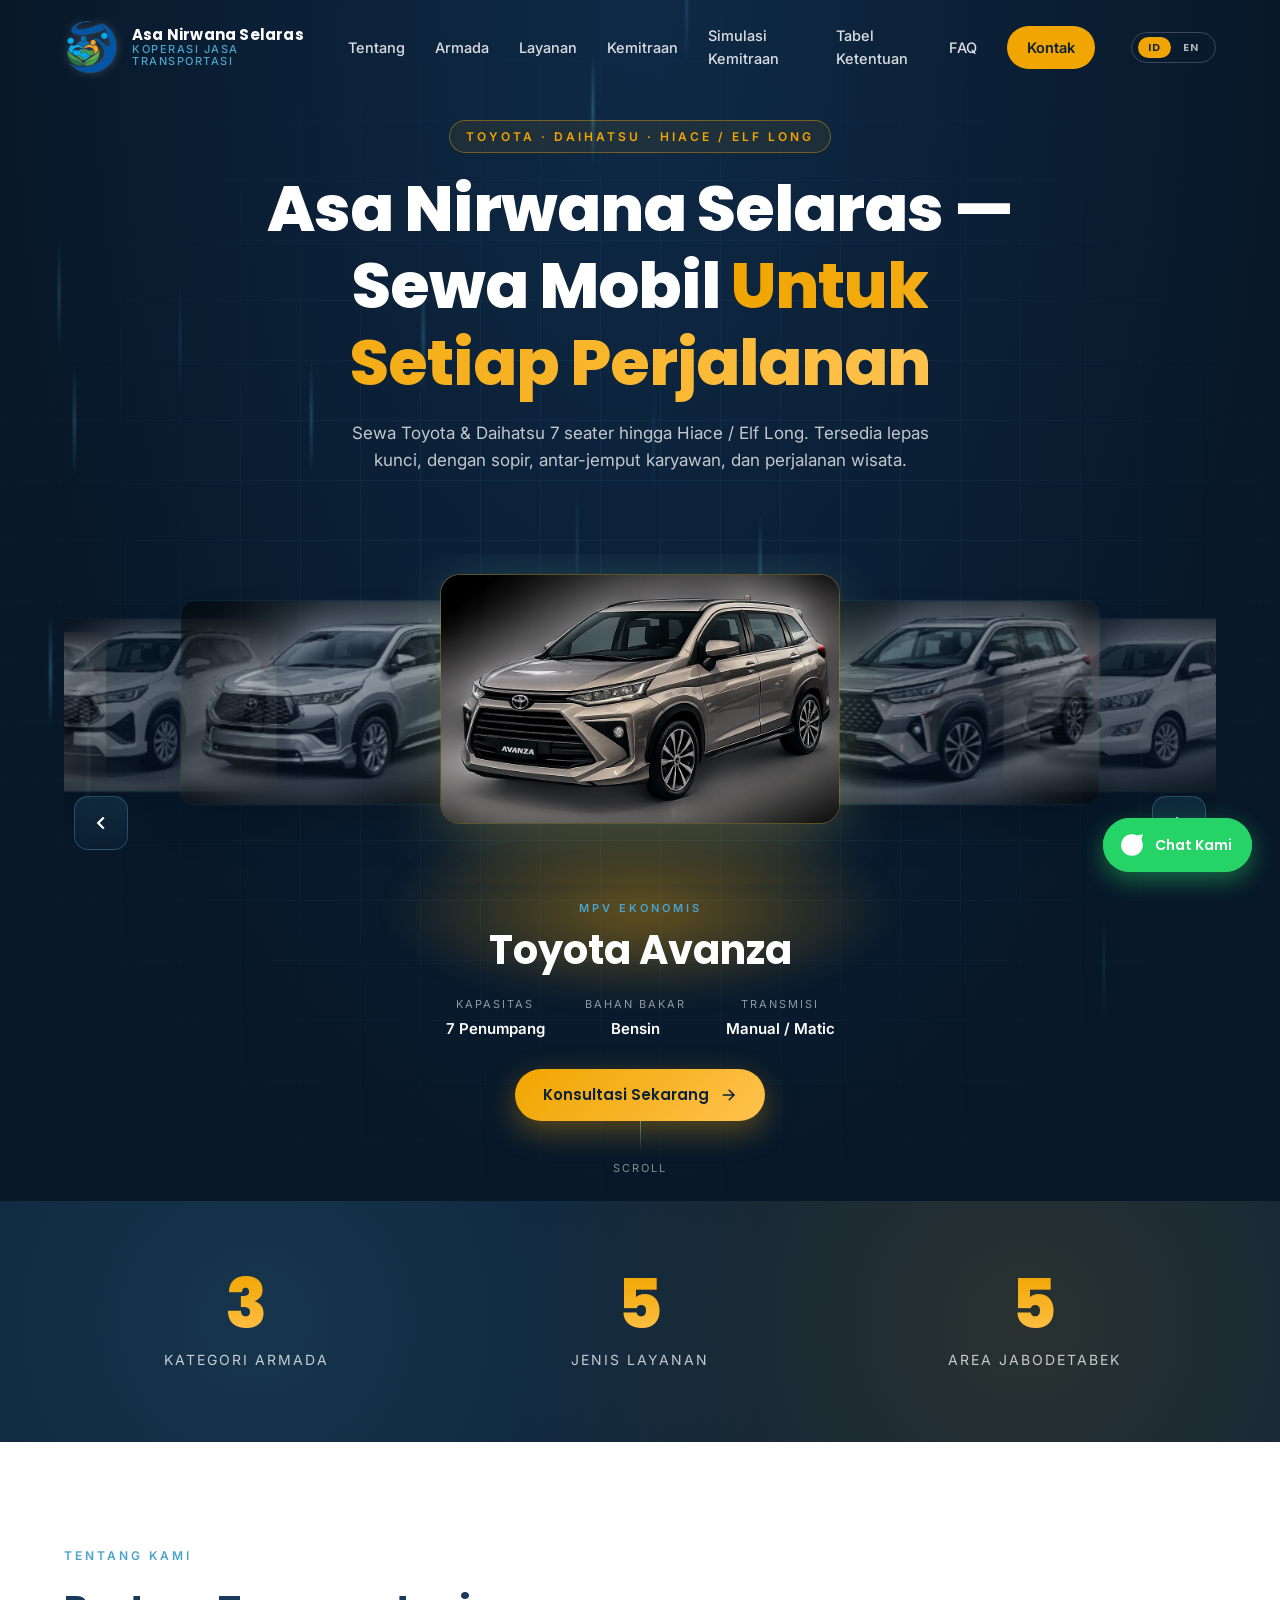
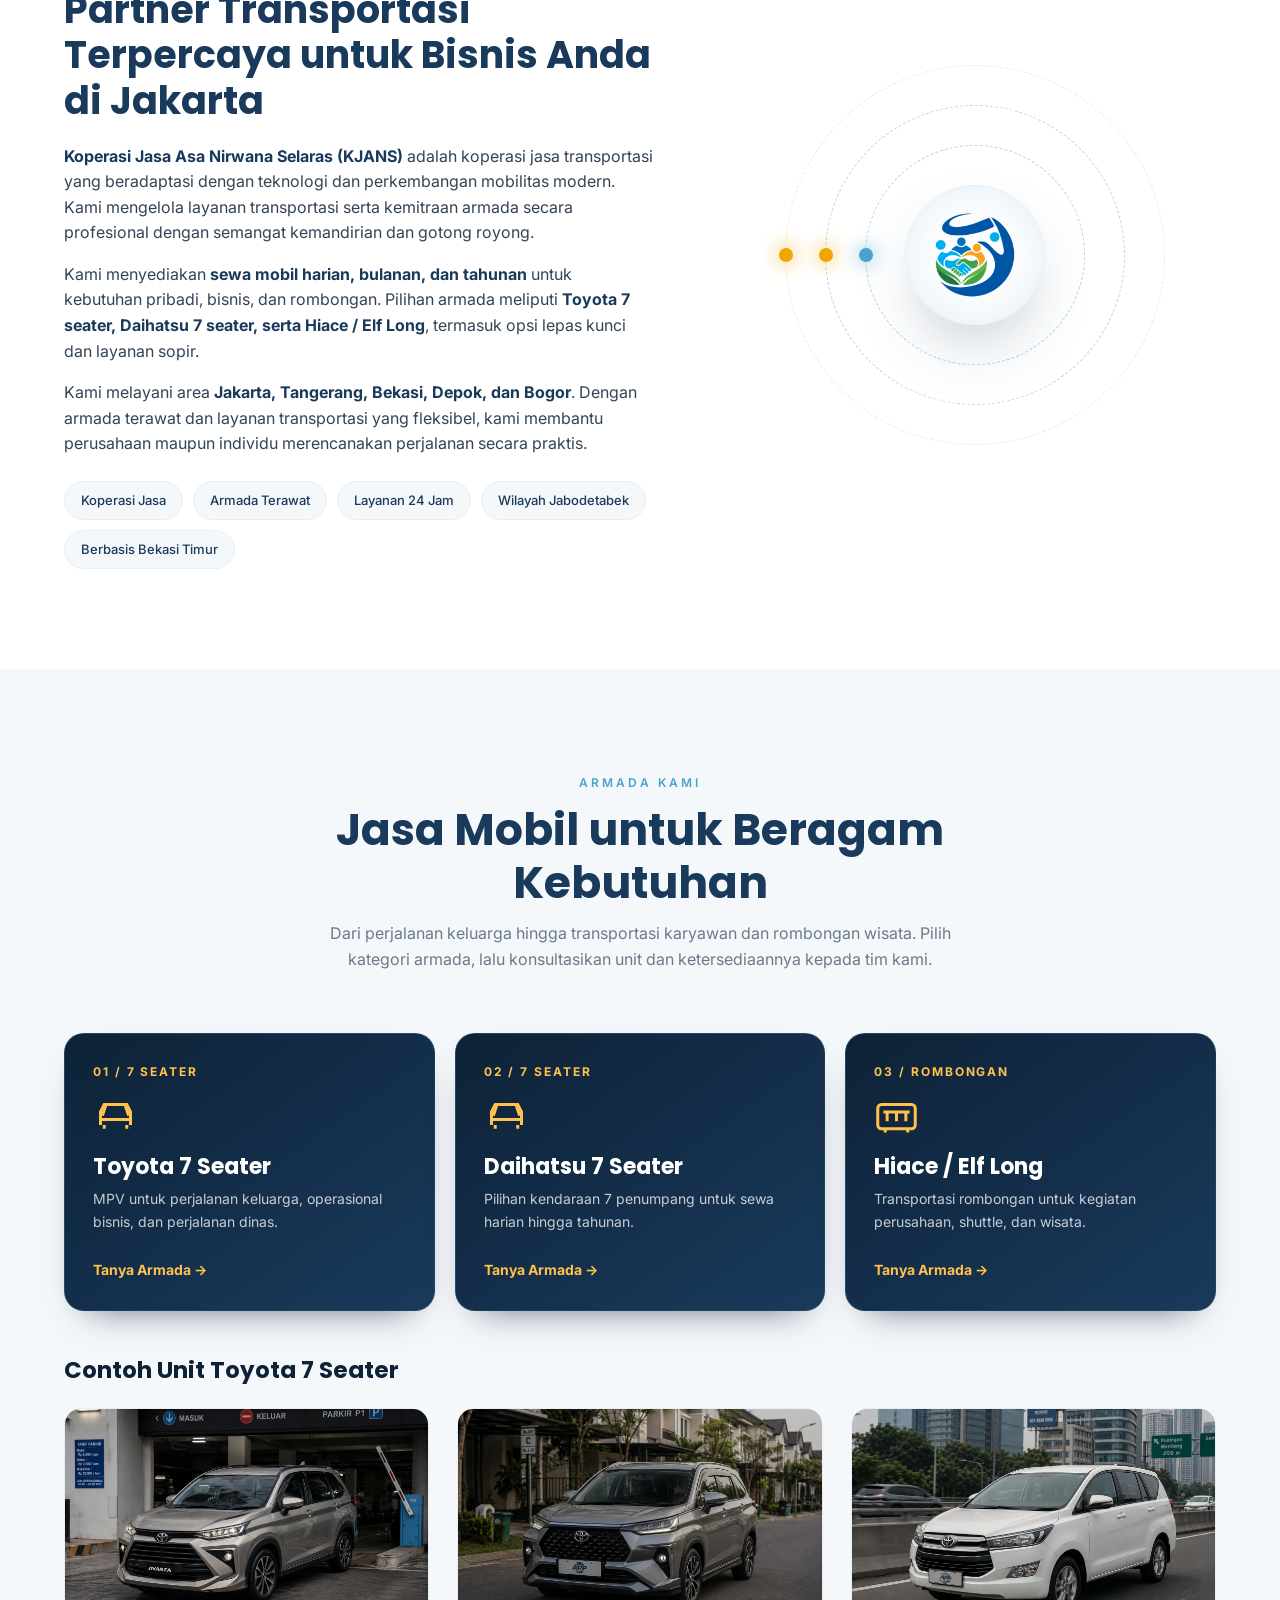
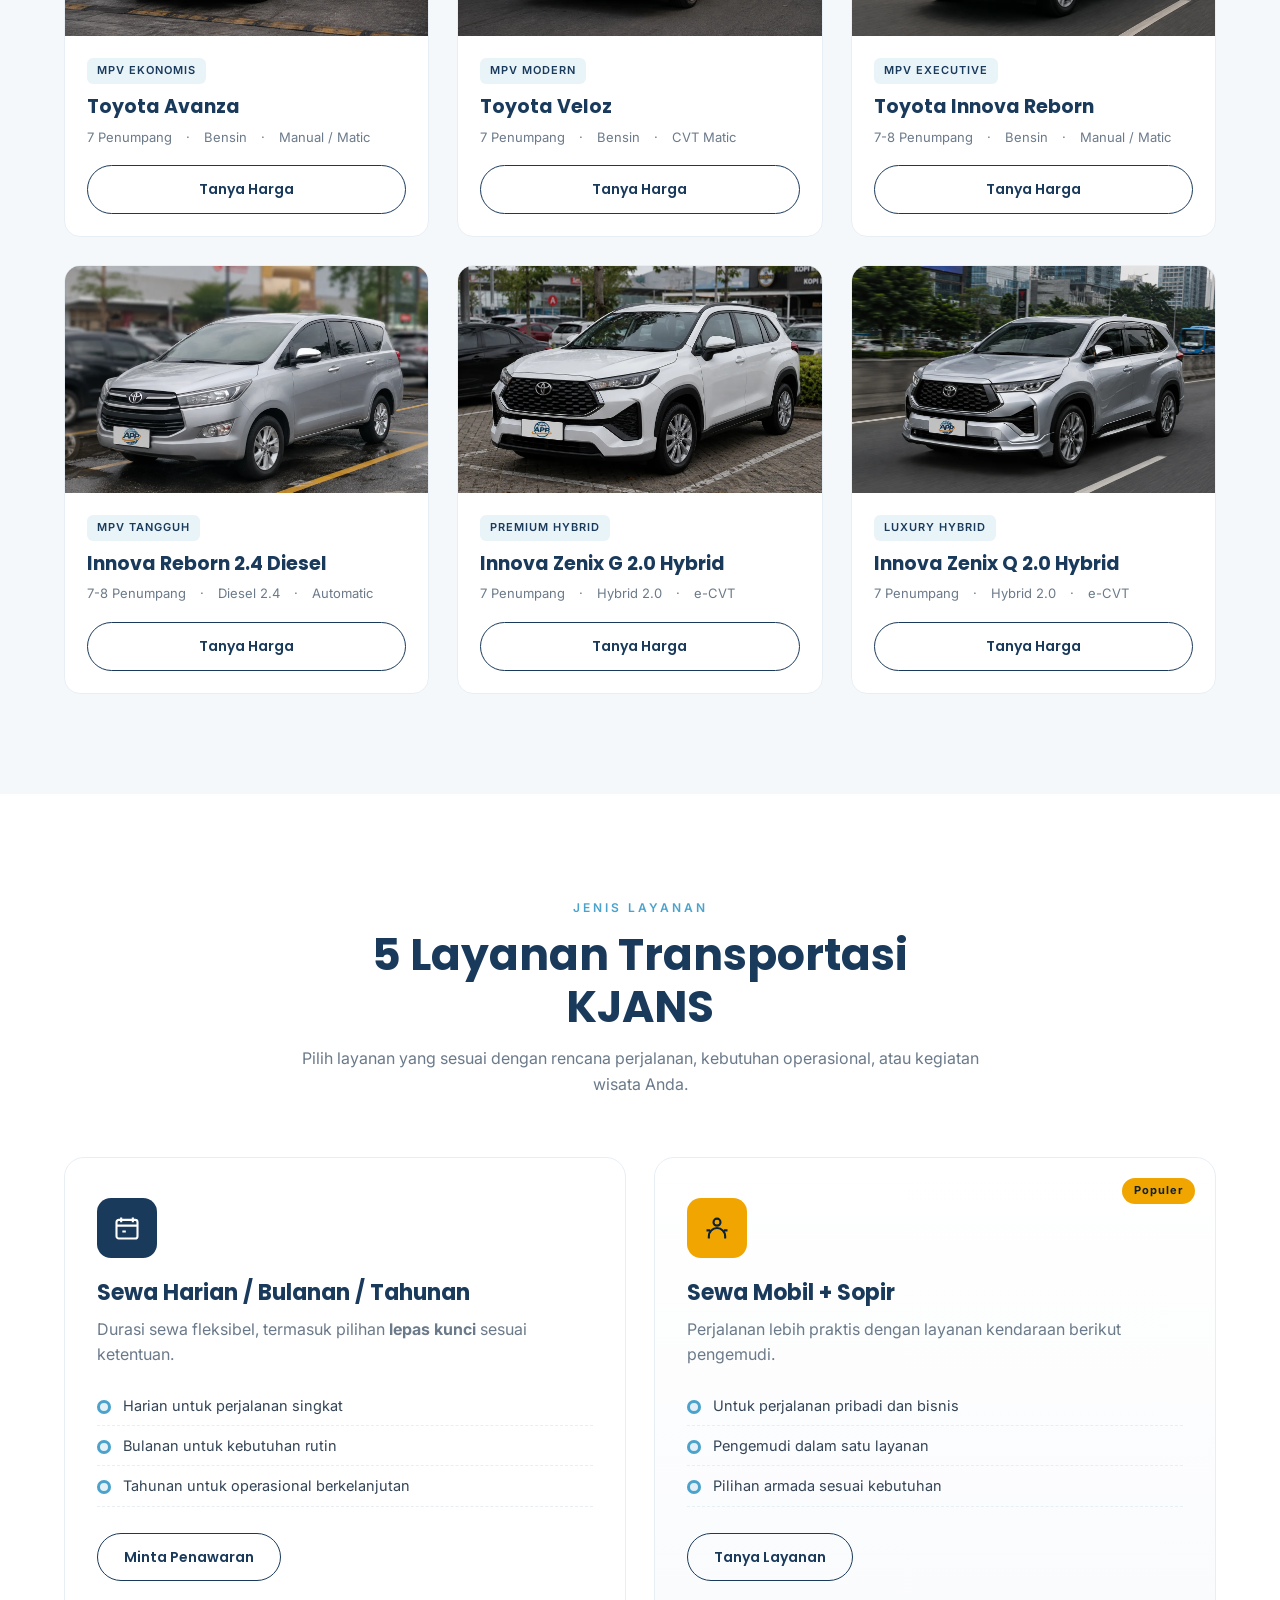
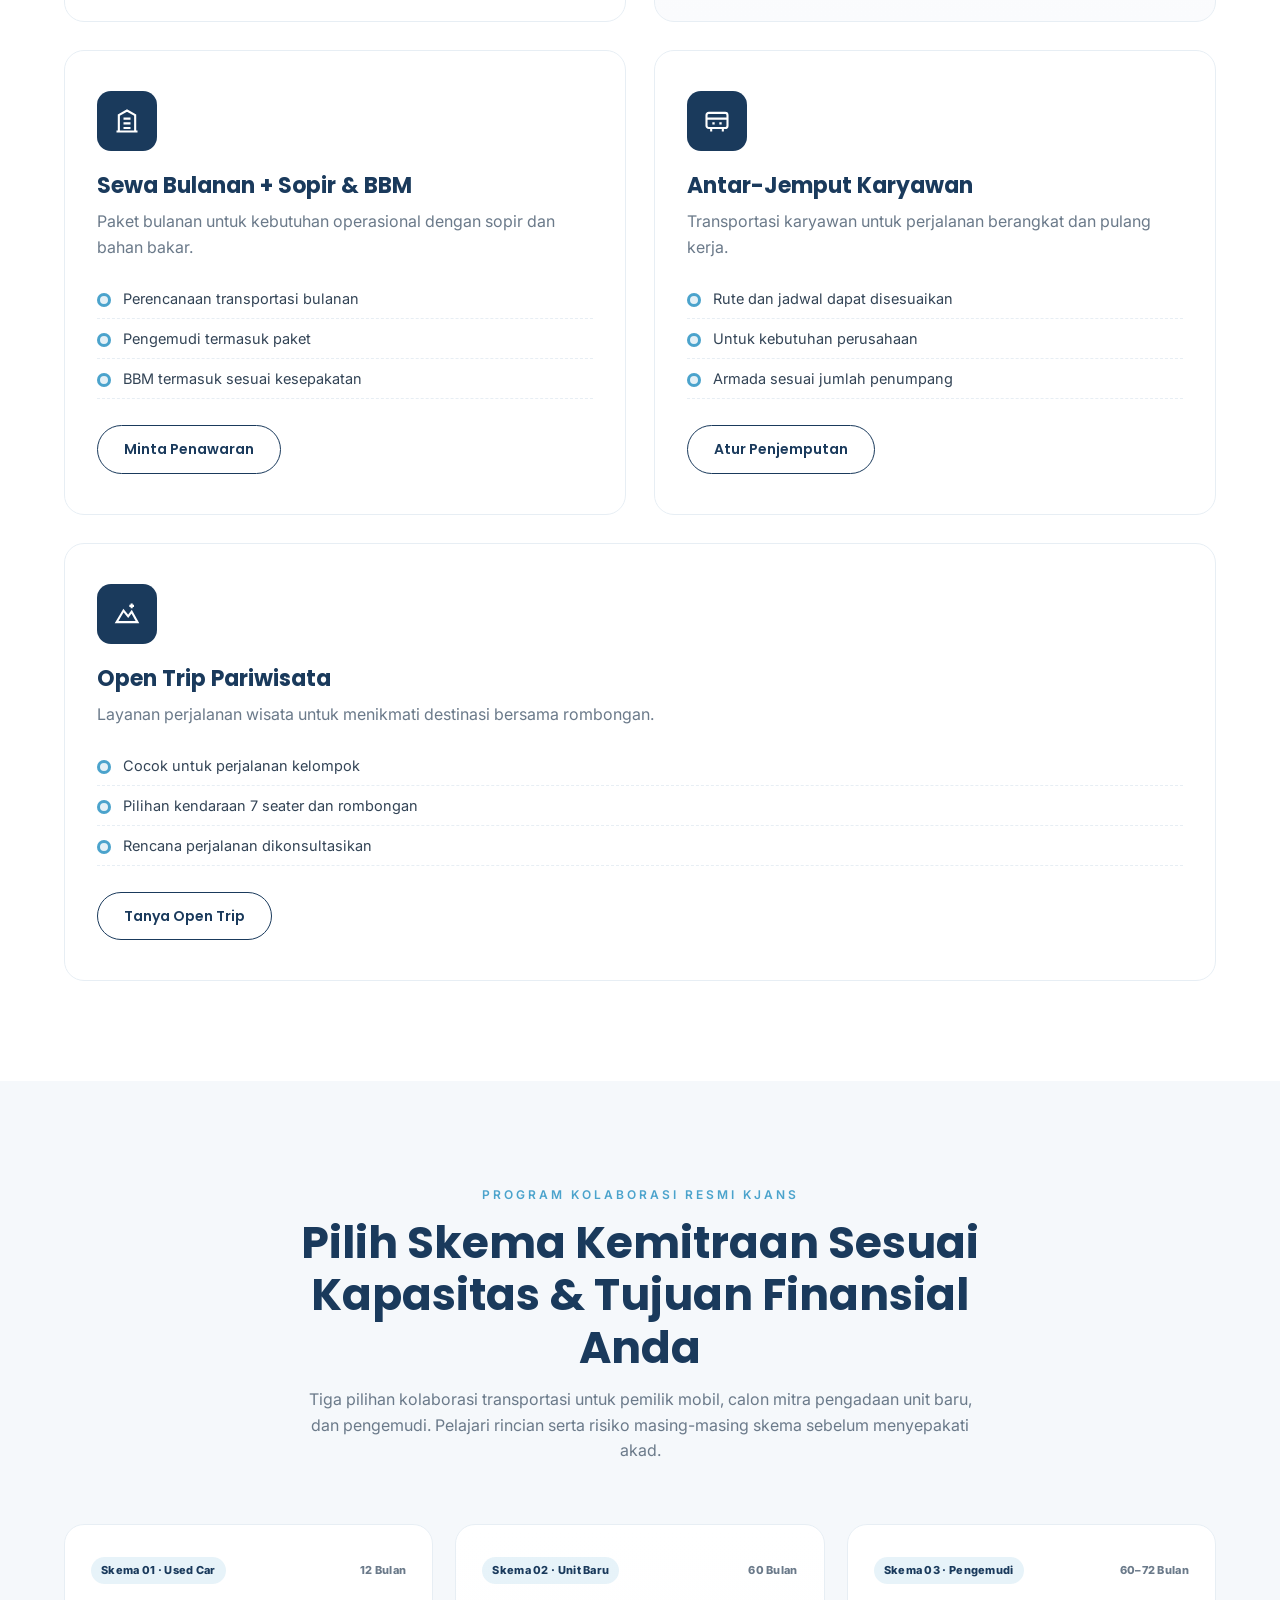
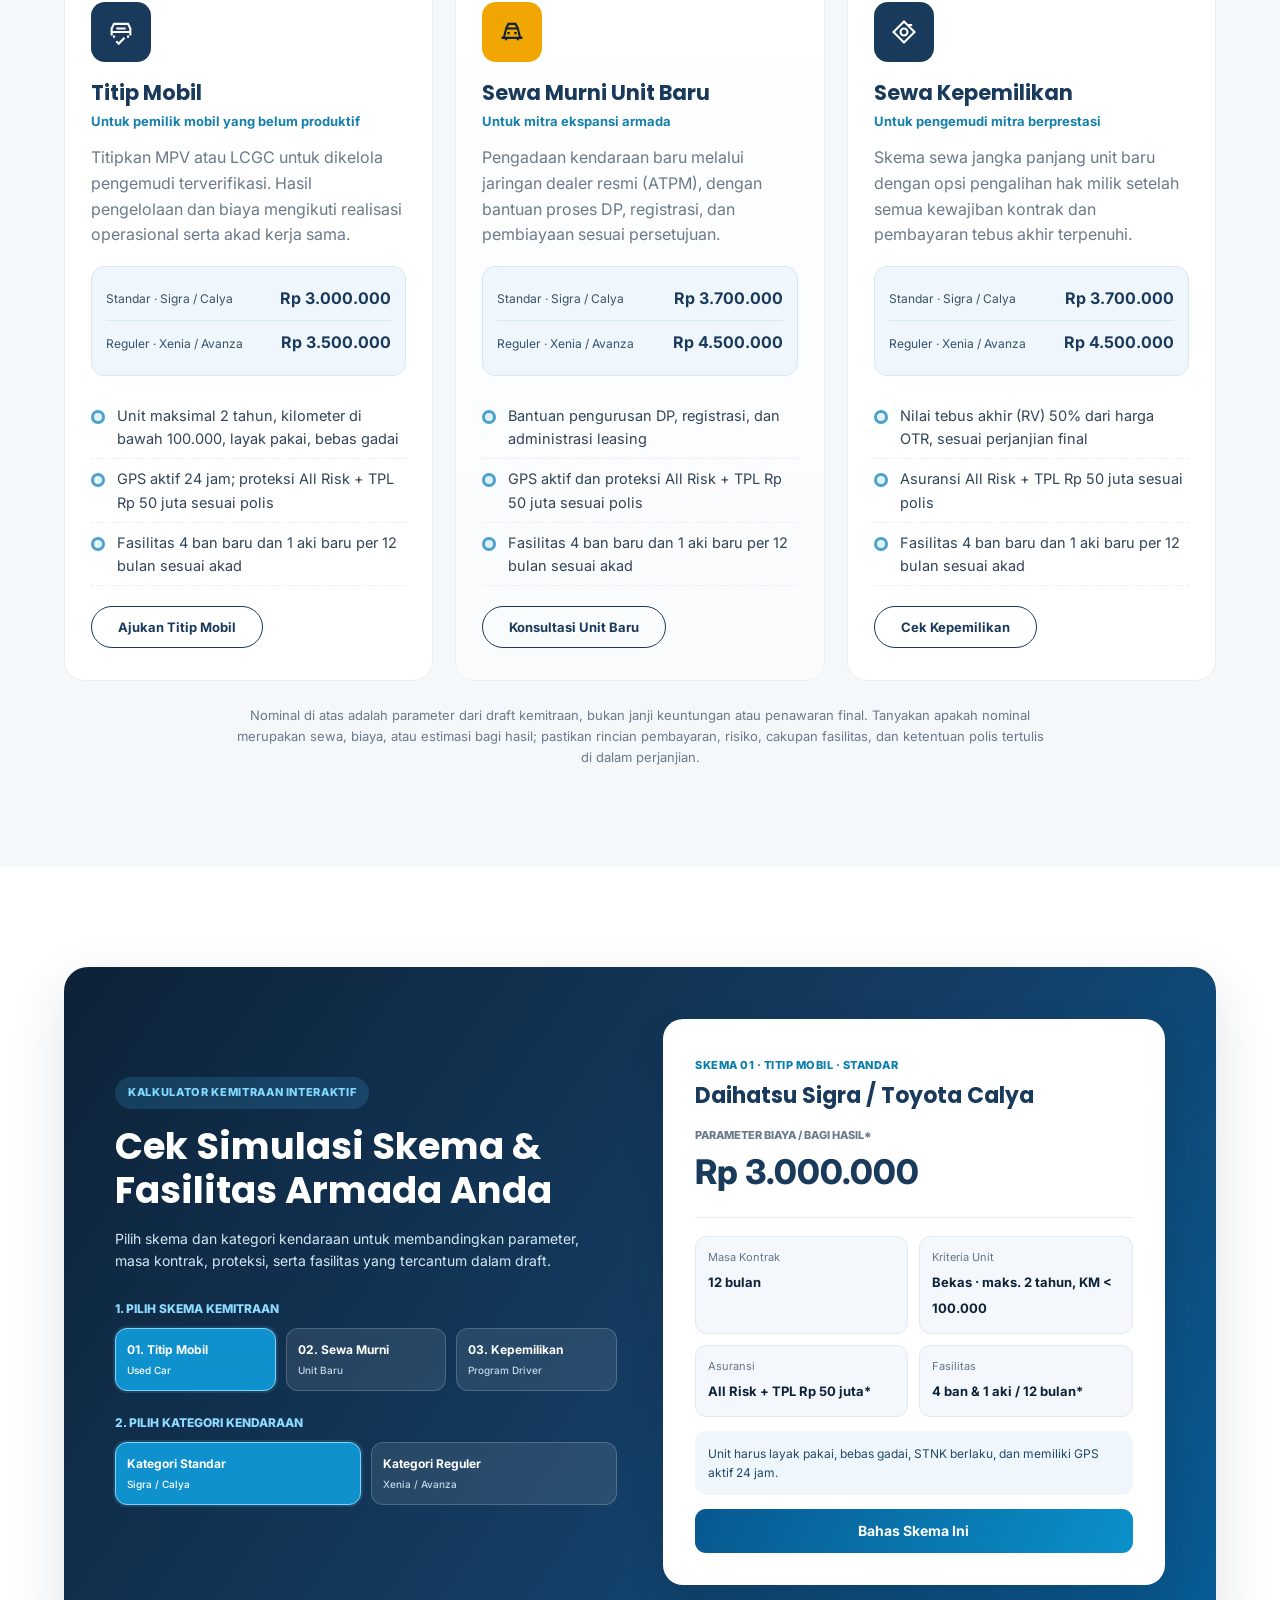
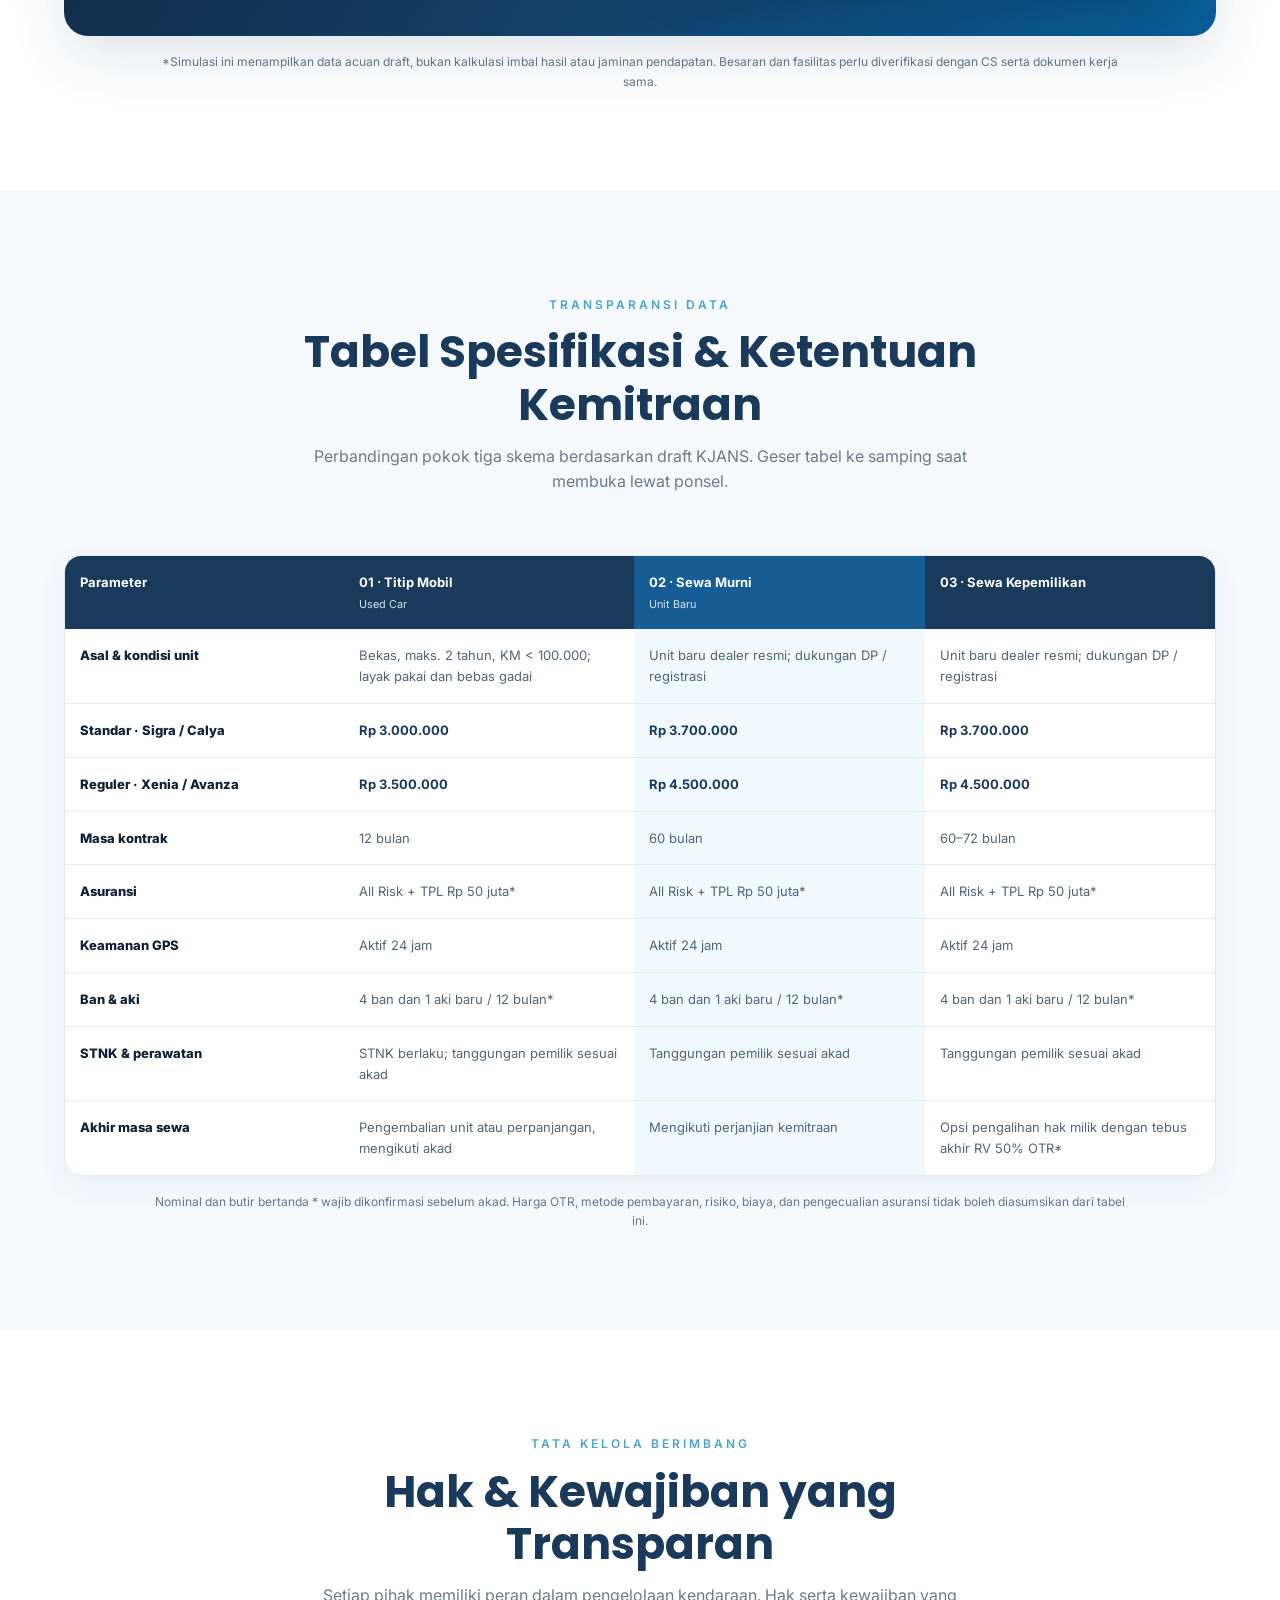
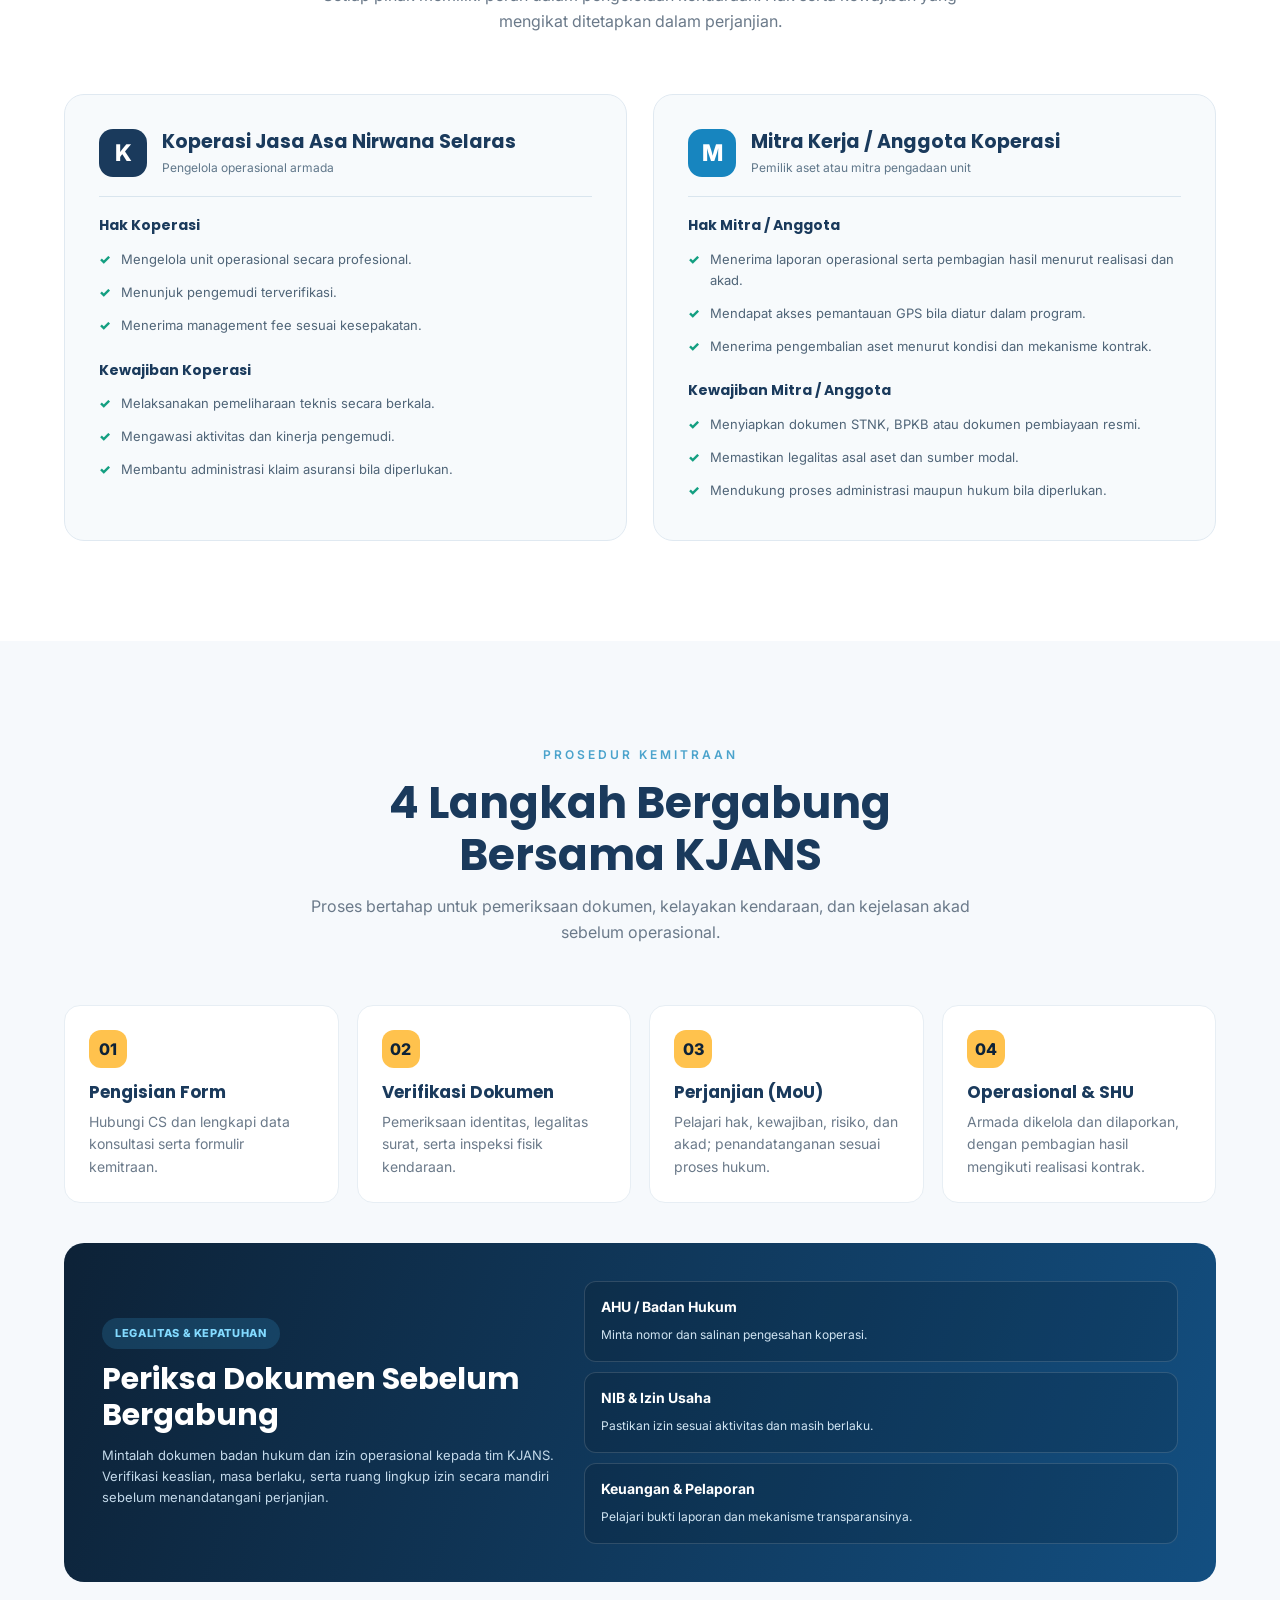
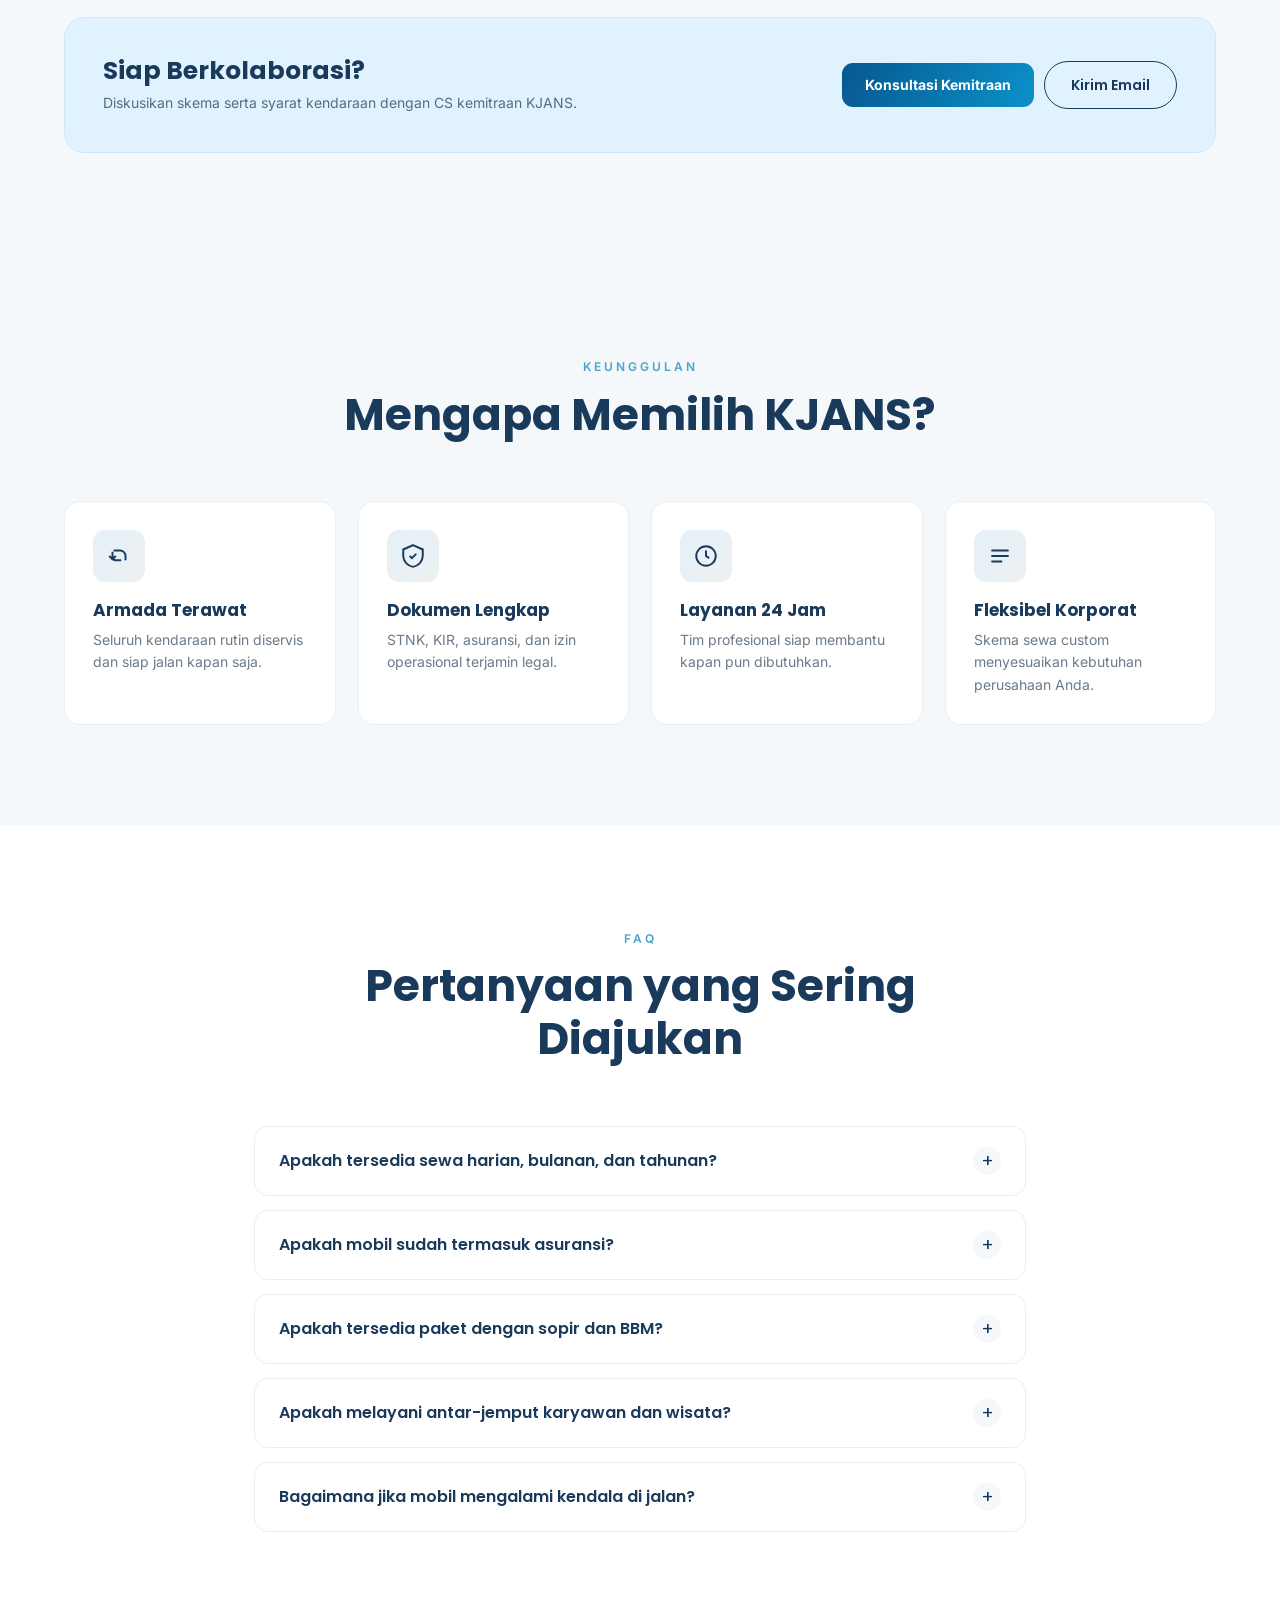
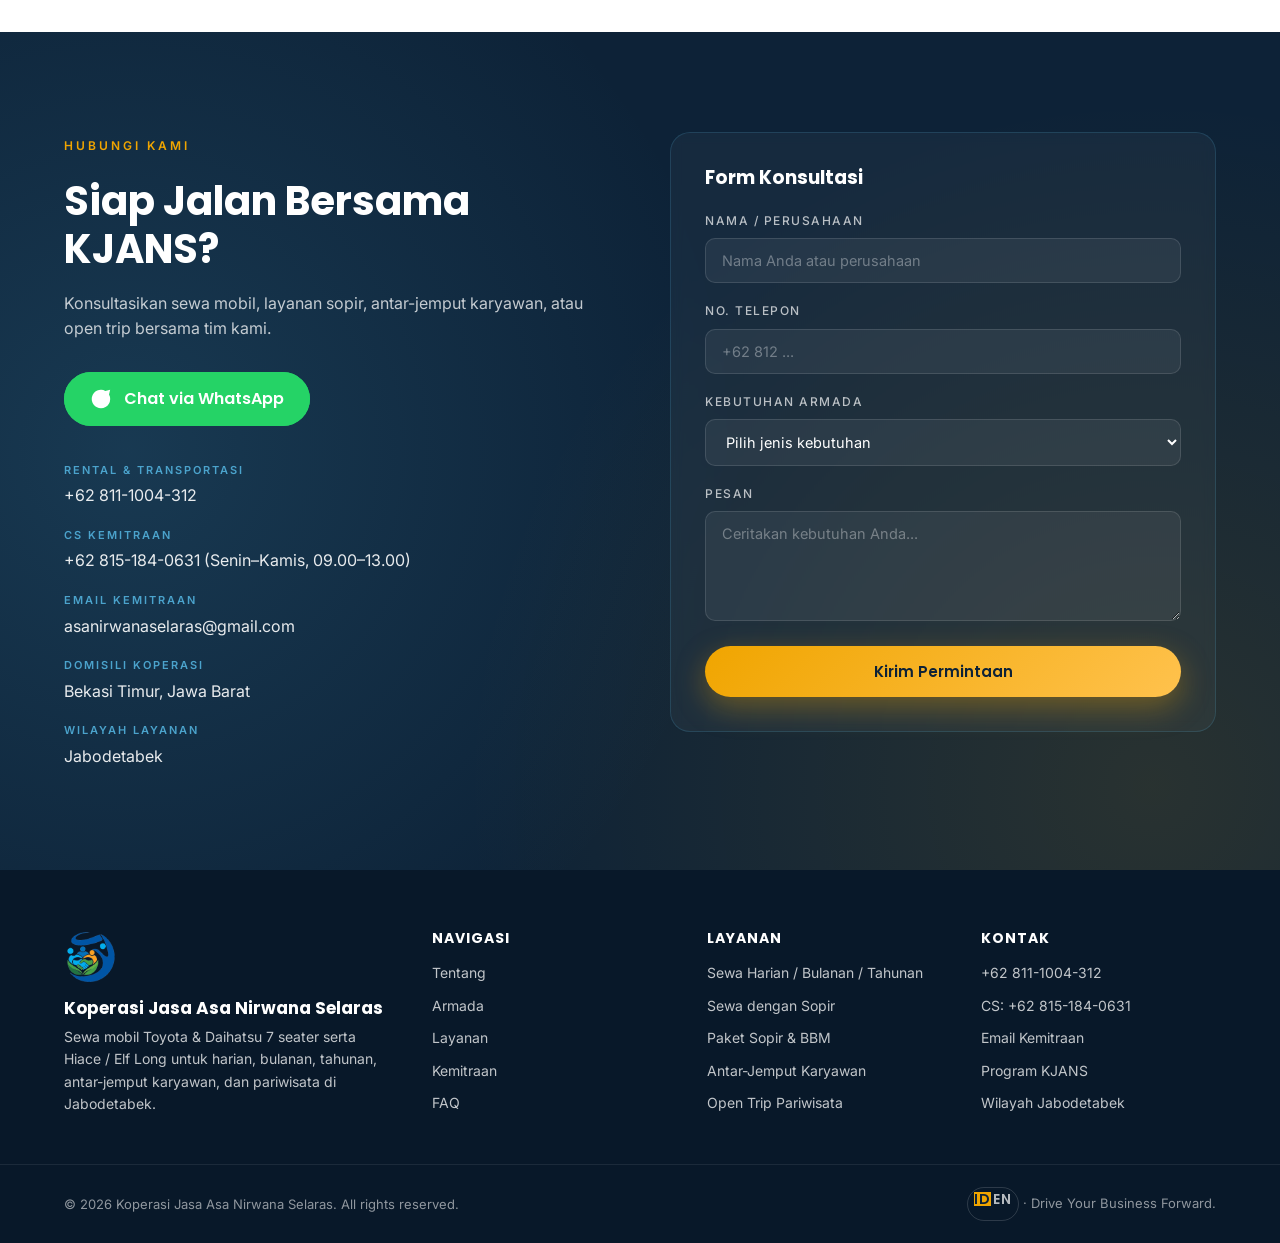
==== index.html @ 6e885035 "Route all KJANS WhatsApp actions to 08111004312" ====
<!doctype html>
<html lang="id">
<head>
  <meta charset="UTF-8" />
  <meta name="viewport" content="width=device-width, initial-scale=1.0" />
  <meta name="theme-color" content="#0D2237" />
  <meta name="robots" content="index, follow, max-image-preview:large, max-snippet:-1" />
  <meta name="googlebot" content="index, follow" />
  <meta name="author" content="Koperasi Jasa Asa Nirwana Selaras" />
  <meta name="keywords" content="sewa mobil Jakarta, rental mobil Jakarta, Toyota 7 seater, Daihatsu 7 seater, sewa Hiace, sewa Elf Long, rental mobil harian, sewa mobil bulanan, rental mobil tahunan, sewa lepas kunci, sewa mobil dengan sopir, sewa mobil sopir BBM, antar jemput karyawan, open trip pariwisata, rental mobil korporat, Koperasi Jasa Asa Nirwana Selaras" />
  <meta name="description" content="Koperasi Jasa Asa Nirwana Selaras (KJANS): rental mobil Toyota, Daihatsu, Hiace / Elf Long di Jabodetabek serta program kemitraan Titip Mobil, Sewa Murni dan Sewa Kepemilikan." />
  <meta name="geo.region" content="ID-JB" />
  <link rel="canonical" href="https://asanirwanaselaras.com/" />
  <link rel="alternate" hreflang="id" href="https://asanirwanaselaras.com/" />
  <link rel="alternate" hreflang="en" href="https://asanirwanaselaras.com/en/" />
  <link rel="alternate" hreflang="x-default" href="https://asanirwanaselaras.com/" />
  <title>Asa Nirwana Selaras | Sewa Mobil Toyota, Daihatsu, Hiace &amp; Elf</title>

  <meta property="og:title" content="Asa Nirwana Selaras | Sewa Mobil Toyota, Daihatsu, Hiace &amp; Elf" />
  <meta property="og:description" content="Sewa mobil 7 seater dan kendaraan rombongan. Pilihan harian, bulanan, tahunan, lepas kunci, dengan sopir, paket BBM, shuttle karyawan, hingga open trip pariwisata." />
  <meta property="og:image" content="https://asanirwanaselaras.com/images/og-asa-nirwana-selaras.jpg" />
  <meta property="og:image:secure_url" content="https://asanirwanaselaras.com/images/og-asa-nirwana-selaras.jpg" />
  <meta property="og:image:type" content="image/jpeg" />
  <meta property="og:image:width" content="1200" />
  <meta property="og:image:height" content="630" />
  <meta property="og:image:alt" content="Sewa Mobil Korporat Jakarta - Koperasi Jasa Asa Nirwana Selaras" />
  <meta property="og:url" content="https://asanirwanaselaras.com/" />
  <meta property="og:type" content="website" />
  <meta property="og:locale" content="id_ID" />
  <meta property="og:locale:alternate" content="en_US" />
  <meta property="og:site_name" content="Asa Nirwana Selaras" />

  <meta name="twitter:card" content="summary_large_image" />
  <meta name="twitter:title" content="Asa Nirwana Selaras | Sewa Mobil Toyota, Daihatsu, Hiace &amp; Elf" />
  <meta name="twitter:description" content="Jasa rental mobil harian, bulanan, tahunan, lepas kunci, sopir &amp; BBM, antar-jemput karyawan, dan open trip pariwisata." />
  <meta name="twitter:image" content="https://asanirwanaselaras.com/images/og-asa-nirwana-selaras.jpg" />
  <meta name="twitter:image:alt" content="Sewa Mobil Korporat Jakarta - Koperasi Jasa Asa Nirwana Selaras" />

  <link rel="icon" type="image/x-icon" href="/favicon.ico?v=2" />
  <link rel="icon" type="image/png" sizes="64x64" href="/images/karansa-favicon.png?v=2" />
  <link rel="apple-touch-icon" sizes="180x180" href="/images/karansa-touch-icon.png?v=2" />
  <link rel="preconnect" href="https://fonts.googleapis.com" />
  <link rel="preconnect" href="https://fonts.gstatic.com" crossorigin />
  <link rel="stylesheet" href="https://fonts.googleapis.com/css2?family=Poppins:wght@500;600;700;800&family=Inter:wght@400;500;600&display=swap" />
  <link rel="stylesheet" href="/vendor/swiper-bundle.min.css" />
  <link rel="stylesheet" href="/vendor/aos.css" />

  <script type="application/ld+json">
  {
    "@context": "https://schema.org",
    "@graph": [
      {
        "@type": ["AutomotiveBusiness", "LocalBusiness"],
        "@id": "https://asanirwanaselaras.com/#organization",
        "name": "Koperasi Jasa Asa Nirwana Selaras",
        "alternateName": "KJANS",
        "description": "Penyedia jasa sewa Toyota dan Daihatsu 7 seater serta Hiace / Elf Long di Jakarta. Layanan harian, bulanan, tahunan, lepas kunci, sopir, paket BBM, antar-jemput karyawan, dan open trip pariwisata.",
        "url": "https://asanirwanaselaras.com/",
        "logo": "https://asanirwanaselaras.com/images/karansa-symbol.webp",
        "image": "https://asanirwanaselaras.com/images/og-asa-nirwana-selaras.jpg",
        "telephone": "+62-852-2200-5585",
        "priceRange": "$$",
        "currenciesAccepted": "IDR",
        "paymentAccepted": "Cash, Bank Transfer, QRIS",
        "openingHoursSpecification": {
          "@type": "OpeningHoursSpecification",
          "dayOfWeek": ["Monday","Tuesday","Wednesday","Thursday","Friday","Saturday","Sunday"],
          "opens": "00:00",
          "closes": "23:59"
        },
        "areaServed": [
          { "@type": "City", "name": "Jakarta" },
          { "@type": "City", "name": "Tangerang" },
          { "@type": "City", "name": "Bekasi" },
          { "@type": "City", "name": "Depok" },
          { "@type": "City", "name": "Bogor" }
        ],
        "contactPoint": {
          "@type": "ContactPoint",
          "telephone": "+62-852-2200-5585",
          "contactType": "customer service",
          "areaServed": "ID",
          "availableLanguage": ["Indonesian", "English"]
        }
      },
      {
        "@type": "Organization",
        "@id": "https://asanirwanaselaras.com/#org",
        "name": "Koperasi Jasa Asa Nirwana Selaras",
        "legalName": "Koperasi Jasa Asa Nirwana Selaras",
        "url": "https://asanirwanaselaras.com/",
        "logo": "https://asanirwanaselaras.com/images/karansa-symbol.webp",
        "email": "asanirwanaselaras@gmail.com",
        "address": { "@type": "PostalAddress", "addressLocality": "Bekasi Timur", "addressRegion": "Jawa Barat", "addressCountry": "ID" },
        "contactPoint": {
          "@type": "ContactPoint",
          "telephone": "+62-852-2200-5585",
          "contactType": "sales",
          "areaServed": "ID"
        },
        "department": { "@type": "Organization", "name": "Kemitraan KJANS", "email": "asanirwanaselaras@gmail.com", "telephone": "+62-815-184-0631" }
      },
      {
        "@type": "WebSite",
        "@id": "https://asanirwanaselaras.com/#website",
        "url": "https://asanirwanaselaras.com/",
        "name": "Asa Nirwana Selaras",
        "inLanguage": "id-ID",
        "publisher": { "@id": "https://asanirwanaselaras.com/#organization" }
      },
      {
        "@type": "Service",
        "serviceType": "Sewa Mobil Lepas Kunci",
        "provider": { "@id": "https://asanirwanaselaras.com/#organization" },
        "areaServed": { "@type": "City", "name": "Jakarta" },
        "description": "Sewa mobil harian, bulanan, atau tahunan dengan pilihan lepas kunci sesuai ketentuan.",
        "name": "Sewa Harian, Bulanan, dan Tahunan"
      },
      {
        "@type": "Service",
        "serviceType": "Sewa Mobil dengan Sopir",
        "provider": { "@id": "https://asanirwanaselaras.com/#organization" },
        "areaServed": { "@type": "City", "name": "Jakarta" },
        "description": "Penyewaan mobil dengan pengemudi untuk perjalanan pribadi maupun bisnis.",
        "name": "Sewa Mobil Berikut Sopir"
      },
      {
        "@type": "Service",
        "serviceType": "Sewa Mobil Bulanan dengan Sopir dan BBM",
        "provider": { "@id": "https://asanirwanaselaras.com/#organization" },
        "areaServed": { "@type": "City", "name": "Jakarta" },
        "description": "Paket rental mobil bulanan termasuk sopir dan bahan bakar sesuai kesepakatan.",
        "name": "Paket Bulanan Sopir dan BBM"
      },
      {
        "@type": "Service",
        "serviceType": "Antar Jemput Karyawan",
        "provider": { "@id": "https://asanirwanaselaras.com/#organization" },
        "areaServed": { "@type": "City", "name": "Jakarta" },
        "description": "Transportasi shuttle karyawan dengan rute dan jadwal yang dapat disesuaikan.",
        "name": "Antar-Jemput Karyawan"
      },
      {
        "@type": "Service",
        "serviceType": "Open Trip Pariwisata",
        "provider": { "@id": "https://asanirwanaselaras.com/#organization" },
        "areaServed": { "@type": "City", "name": "Jakarta" },
        "description": "Layanan perjalanan wisata bersama rombongan dengan pilihan kendaraan sesuai kebutuhan.",
        "name": "Open Trip Pariwisata"
      },
      {
        "@type": "FAQPage",
        "mainEntity": [
          {
            "@type": "Question",
            "name": "Apakah tersedia sewa harian, bulanan, dan tahunan?",
            "acceptedAnswer": {
              "@type": "Answer",
              "text": "Ya. KJANS menyediakan sewa harian, bulanan, dan tahunan. Pilihan lepas kunci dapat dikonsultasikan sesuai persyaratan dan ketersediaan armada."
            }
          },
          {
            "@type": "Question",
            "name": "Apakah mobil sudah termasuk asuransi?",
            "acceptedAnswer": {
              "@type": "Answer",
              "text": "Ya, seluruh armada telah dilindungi asuransi kendaraan sesuai standar. Detail perlindungan dapat disesuaikan dalam kontrak."
            }
          },
          {
            "@type": "Question",
            "name": "Apakah tersedia paket dengan sopir dan BBM?",
            "acceptedAnswer": {
              "@type": "Answer",
              "text": "Tersedia sewa mobil dengan sopir serta paket bulanan termasuk sopir dan BBM. Detail cakupan layanan disepakati saat konsultasi."
            }
          },
          {
            "@type": "Question",
            "name": "Apakah melayani antar-jemput karyawan dan wisata?",
            "acceptedAnswer": {
              "@type": "Answer",
              "text": "Ya. Kami melayani antar-jemput karyawan serta open trip pariwisata dengan pilihan Toyota, Daihatsu 7 seater, dan Hiace / Elf Long sesuai kebutuhan."
            }
          },
          {
            "@type": "Question",
            "name": "Bagaimana jika mobil mengalami kendala di jalan?",
            "acceptedAnswer": {
              "@type": "Answer",
              "text": "Tim support 24 jam kami siap membantu. Penggantian unit cadangan tersedia untuk meminimalkan downtime operasional."
            }
          }
        ]
      }
    ]
  }
  </script>
  <style>
    :root {
      --navy: #1A3A5C;
      --navy-dark: #0D2237;
      --navy-deep: #081829;
      --sky: #4BA3CC;
      --gold: #F0A500;
      --gold-soft: #FFC24D;
      --white: #FFFFFF;
      --gray-50: #F5F8FB;
      --gray-100: #E7EEF4;
      --gray-300: #B9C6D3;
      --gray-500: #6B7A8A;
      --gray-700: #334456;
      --radius: 16px;
      --shadow: 0 10px 30px -10px rgba(13, 34, 55, .18);
      --max: 1200px;
    }

    * {
      box-sizing: border-box;
      margin: 0;
      padding: 0
    }

    html {
      scroll-behavior: smooth
    }

    body {
      font-family: 'Inter', system-ui, sans-serif;
      color: var(--gray-700);
      background: var(--white);
      line-height: 1.6;
      -webkit-font-smoothing: antialiased;
      overflow-x: hidden;
    }

    img {
      max-width: 100%;
      display: block
    }

    a {
      color: inherit;
      text-decoration: none
    }

    button {
      font-family: inherit;
      border: none;
      background: none;
      cursor: pointer;
      color: inherit
    }

    h1,
    h2,
    h3,
    h4,
    h5 {
      font-family: 'Poppins', sans-serif;
      color: var(--navy);
      line-height: 1.2;
      font-weight: 700
    }

    .container {
      max-width: var(--max);
      margin: 0 auto;
      padding: 0 24px;
      width: 100%
    }

    /* NAV */
    .navbar {
      position: fixed;
      top: 0;
      left: 0;
      right: 0;
      z-index: 100;
      padding: 18px 0;
      transition: all .4s ease;
      background: transparent;
    }

    .navbar.scrolled {
      background: rgba(13, 34, 55, .85);
      backdrop-filter: blur(14px);
      -webkit-backdrop-filter: blur(14px);
      padding: 10px 0;
      box-shadow: 0 4px 20px rgba(0, 0, 0, .15);
    }

    .nav-inner {
      display: flex;
      align-items: center;
      justify-content: space-between;
      gap: 24px
    }

    .brand {
      display: flex;
      align-items: center;
      gap: 12px;
      color: #fff
    }

    .brand img {
      width: 56px;
      height: 56px;
      object-fit: contain;
      background: transparent;
      border-radius: 0;
      padding: 0;
      filter: drop-shadow(0 0 5px rgba(255, 255, 255, .2))
    }

    .brand-text {
      display: flex;
      flex-direction: column;
      line-height: 1.1
    }

    .brand-name {
      font-family: 'Poppins';
      font-weight: 700;
      color: #fff;
      font-size: 15px;
      letter-spacing: .2px
    }

    .brand-tag {
      font-size: 11px;
      color: var(--sky);
      letter-spacing: 1.5px;
      text-transform: uppercase;
      font-weight: 500
    }

    .nav-links {
      display: flex;
      align-items: center;
      gap: 30px
    }

    .nav-links a {
      color: rgba(255, 255, 255, .85);
      font-weight: 500;
      font-size: 14.5px;
      position: relative;
      padding: 6px 0;
      transition: color .25s
    }

    .nav-links a:hover {
      color: var(--gold)
    }

    .nav-links a::after {
      content: '';
      position: absolute;
      left: 0;
      bottom: 0;
      height: 2px;
      width: 0;
      background: var(--gold);
      transition: width .3s
    }

    .nav-links a:hover::after {
      width: 100%
    }

    .nav-links .nav-cta {
      background: var(--gold);
      color: var(--navy-dark);
      padding: 10px 20px;
      border-radius: 999px;
      font-weight: 600
    }

    .nav-links .nav-cta:hover {
      background: var(--gold-soft);
      color: var(--navy-dark)
    }

    .nav-links .nav-cta::after {
      display: none
    }

    .hamburger {
      display: none;
      flex-direction: column;
      gap: 5px;
      padding: 8px
    }

    .hamburger span {
      width: 24px;
      height: 2px;
      background: #fff;
      border-radius: 2px;
      transition: .3s
    }

    .hamburger.open span:nth-child(1) {
      transform: translateY(7px) rotate(45deg)
    }

    .hamburger.open span:nth-child(2) {
      opacity: 0
    }

    .hamburger.open span:nth-child(3) {
      transform: translateY(-7px) rotate(-45deg)
    }

    /* HERO */
    .hero {
      min-height: 100vh;
      background: radial-gradient(ellipse at top, #0F2A47 0%, var(--navy-deep) 70%);
      color: #fff;
      position: relative;
      overflow: hidden;
      padding: 120px 0 80px;
      display: flex;
      align-items: center;
    }

    .hero-grid-bg {
      position: absolute;
      inset: 0;
      background-image:
        linear-gradient(rgba(75, 163, 204, .08) 1px, transparent 1px),
        linear-gradient(90deg, rgba(75, 163, 204, .08) 1px, transparent 1px);
      background-size: 60px 60px;
      mask-image: radial-gradient(ellipse at center, #000 30%, transparent 80%);
      -webkit-mask-image: radial-gradient(ellipse at center, #000 30%, transparent 80%);
    }

    .hero-streaks {
      position: absolute;
      inset: 0;
      pointer-events: none;
      overflow: hidden
    }

    .streak {
      position: absolute;
      width: 2px;
      height: 120px;
      background: linear-gradient(to bottom, transparent, var(--sky), transparent);
      filter: blur(1px);
      opacity: .5;
    }

    .hero-content {
      position: relative;
      z-index: 2;
      width: 100%
    }

    .hero-heading {
      text-align: center;
      max-width: 780px;
      margin: 0 auto 50px
    }

    .eyebrow {
      display: inline-block;
      font-size: 12px;
      letter-spacing: 3px;
      color: var(--gold);
      font-weight: 600;
      margin-bottom: 18px;
      padding: 6px 16px;
      border: 1px solid rgba(240, 165, 0, .4);
      border-radius: 999px;
      background: rgba(240, 165, 0, .08)
    }

    .hero h1 {
      color: #fff;
      font-size: clamp(36px, 6vw, 64px);
      font-weight: 800;
      letter-spacing: -1px;
      margin-bottom: 18px
    }

    .hero h1 .gold {
      background: linear-gradient(90deg, var(--gold), var(--gold-soft));
      -webkit-background-clip: text;
      background-clip: text;
      color: transparent;
    }

    .hero-sub {
      color: rgba(255, 255, 255, .75);
      font-size: 17px;
      max-width: 580px;
      margin: 0 auto
    }

    .car-selector {
      position: relative;
      padding: 30px 0 0
    }

    .car-glow {
      position: absolute;
      bottom: 20%;
      left: 50%;
      transform: translateX(-50%);
      width: 520px;
      height: 180px;
      pointer-events: none;
      z-index: 1;
      background: radial-gradient(ellipse, rgba(240, 165, 0, .55) 0%, rgba(240, 165, 0, 0) 65%);
      filter: blur(14px);
    }

    .carSwiper {
      max-width: 100%;
      padding: 20px 0 60px;
      position: relative;
      z-index: 2
    }

    .carSwiper .swiper-slide {
      width: 400px;
      display: flex;
      align-items: center;
      justify-content: center;
      transition: all .5s ease;
      opacity: .35;
      transform: scale(.78);
    }

    .carSwiper .swiper-slide-active {
      opacity: 1;
      transform: scale(1)
    }

    .carSwiper .swiper-slide-prev,
    .carSwiper .swiper-slide-next {
      opacity: .55;
      transform: scale(.86)
    }

    .car-card {
      width: 100%;
      aspect-ratio: 16/10;
      border-radius: 20px;
      overflow: hidden;
      position: relative;
      background: linear-gradient(160deg, rgba(75, 163, 204, .12), rgba(13, 34, 55, .4));
      border: 1px solid rgba(75, 163, 204, .18);
      box-shadow: 0 30px 60px -20px rgba(0, 0, 0, .5);
    }

    .car-card img {
      width: 100%;
      height: 100%;
      object-fit: cover;
      object-position: center;
      transition: transform .8s ease
    }

    .swiper-slide-active .car-card {
      border: 1px solid rgba(240, 165, 0, .35);
      box-shadow: 0 30px 80px -15px rgba(240, 165, 0, .3), 0 0 60px rgba(75, 163, 204, .2);
    }

    .swiper-slide-active .car-card img {
      transform: scale(1.03)
    }

    .game-btn {
      position: absolute;
      top: 50%;
      z-index: 5;
      transform: translateY(-50%);
      width: 54px;
      height: 54px;
      border-radius: 14px;
      background: linear-gradient(180deg, rgba(75, 163, 204, .15), rgba(13, 34, 55, .6));
      border: 1px solid rgba(75, 163, 204, .35);
      color: #fff;
      display: flex;
      align-items: center;
      justify-content: center;
      backdrop-filter: blur(8px);
      transition: all .25s;
    }

    .game-btn:hover {
      background: var(--gold);
      color: var(--navy-dark);
      border-color: var(--gold);
      transform: translateY(-50%) scale(1.08);
      box-shadow: 0 10px 30px rgba(240, 165, 0, .4);
    }

    .game-btn svg {
      width: 22px;
      height: 22px
    }

    .game-prev {
      left: 10px
    }

    .game-next {
      right: 10px
    }

    .car-info {
      text-align: center;
      max-width: 640px;
      margin: 10px auto 0;
      position: relative;
      z-index: 3
    }

    .car-class {
      display: inline-block;
      font-size: 11px;
      letter-spacing: 3px;
      color: var(--sky);
      font-weight: 600;
      margin-bottom: 8px;
      text-transform: uppercase
    }

    .car-name {
      color: #fff;
      font-size: clamp(26px, 4vw, 40px);
      font-weight: 700;
      margin-bottom: 22px
    }

    .car-specs {
      display: flex;
      justify-content: center;
      gap: 40px;
      margin-bottom: 28px;
      flex-wrap: wrap
    }

    .spec {
      display: flex;
      flex-direction: column;
      align-items: center;
      gap: 4px
    }

    .spec span {
      font-size: 11px;
      color: rgba(255, 255, 255, .55);
      letter-spacing: 2px;
      text-transform: uppercase
    }

    .spec strong {
      color: #fff;
      font-size: 15px;
      font-weight: 600
    }

    .btn-primary {
      display: inline-flex;
      align-items: center;
      gap: 10px;
      background: linear-gradient(135deg, var(--gold), var(--gold-soft));
      color: var(--navy-dark);
      padding: 14px 28px;
      border-radius: 999px;
      font-weight: 600;
      font-size: 15px;
      transition: all .3s;
      box-shadow: 0 10px 30px rgba(240, 165, 0, .35);
      font-family: 'Poppins';
    }

    .btn-primary svg {
      width: 18px;
      height: 18px
    }

    .btn-primary:hover {
      transform: translateY(-2px) scale(1.02);
      box-shadow: 0 15px 40px rgba(240, 165, 0, .55)
    }

    .btn-primary.wide {
      width: 100%;
      justify-content: center
    }

    .btn-outline {
      display: inline-block;
      padding: 12px 26px;
      border: 1.5px solid var(--navy);
      color: var(--navy);
      border-radius: 999px;
      font-weight: 600;
      transition: all .3s;
      font-family: 'Poppins';
      font-size: 14px;
    }

    .btn-outline:hover {
      background: var(--navy);
      color: #fff
    }

    .scroll-hint {
      position: absolute;
      bottom: 24px;
      left: 50%;
      transform: translateX(-50%);
      color: rgba(255, 255, 255, .5);
      font-size: 11px;
      letter-spacing: 2px;
      display: flex;
      flex-direction: column;
      align-items: center;
      gap: 8px;
      text-transform: uppercase;
    }

    .scroll-hint span {
      width: 1px;
      height: 40px;
      background: linear-gradient(to bottom, var(--sky), transparent);
      animation: scrollDown 2s infinite;
    }

    @keyframes scrollDown {
      0% {
        opacity: 0;
        transform: scaleY(0);
        transform-origin: top
      }
      50% {
        opacity: 1;
        transform: scaleY(1);
        transform-origin: top
      }
      100% {
        opacity: 0;
        transform: scaleY(0);
        transform-origin: bottom
      }
    }

    /* SECTIONS */
    .section {
      padding: 100px 0;
      position: relative
    }

    .section-head {
      text-align: center;
      max-width: 680px;
      margin: 0 auto 60px
    }

    .section-eyebrow {
      display: inline-block;
      font-size: 12px;
      letter-spacing: 3px;
      color: var(--sky);
      font-weight: 600;
      text-transform: uppercase;
      margin-bottom: 12px
    }

    .section-eyebrow.light {
      color: var(--gold)
    }

    .section-head h2 {
      font-size: clamp(28px, 4vw, 44px);
      margin-bottom: 12px
    }

    .section-head p {
      color: var(--gray-500);
      font-size: 16px
    }

    /* STATS */
    .stats {
      background: var(--navy-dark);
      color: #fff;
      padding: 70px 0;
      position: relative;
      overflow: hidden
    }

    .stats::before {
      content: '';
      position: absolute;
      inset: 0;
      background: radial-gradient(circle at 20% 50%, rgba(75, 163, 204, .15), transparent 50%),
        radial-gradient(circle at 80% 50%, rgba(240, 165, 0, .12), transparent 50%);
    }

    .stats-grid {
      display: grid;
      grid-template-columns: repeat(3, 1fr);
      gap: 30px;
      position: relative;
      z-index: 1;
      text-align: center
    }

    .stat-num {
      font-family: 'Poppins';
      font-weight: 800;
      font-size: clamp(42px, 6vw, 68px);
      line-height: 1;
      background: linear-gradient(180deg, var(--gold), var(--gold-soft));
      -webkit-background-clip: text;
      background-clip: text;
      color: transparent;
    }

    .stat-label {
      color: rgba(255, 255, 255, .75);
      margin-top: 10px;
      font-size: 14px;
      letter-spacing: 2px;
      text-transform: uppercase
    }

    /* ABOUT */
    .about-grid {
      display: grid;
      grid-template-columns: 1.1fr .9fr;
      gap: 80px;
      align-items: center
    }

    .about-text h2 {
      font-size: clamp(26px, 3.4vw, 38px);
      margin: 10px 0 20px
    }

    .about-text p {
      margin-bottom: 16px;
      color: var(--gray-700)
    }

    .about-text strong {
      color: var(--navy)
    }

    .about-badges {
      display: flex;
      flex-wrap: wrap;
      gap: 10px;
      margin-top: 24px
    }

    .about-badges span {
      padding: 8px 16px;
      border-radius: 999px;
      background: var(--gray-50);
      border: 1px solid var(--gray-100);
      font-size: 13px;
      font-weight: 500;
      color: var(--navy)
    }

    .about-visual {
      display: flex;
      justify-content: center;
      align-items: center
    }

    .orbit {
      position: relative;
      width: 380px;
      height: 380px;
      max-width: 100%;
      display: flex;
      align-items: center;
      justify-content: center
    }

    .orbit-core {
      width: 140px;
      height: 140px;
      border-radius: 50%;
      background: radial-gradient(circle, #fff, var(--gray-50));
      border: 1px solid var(--gray-100);
      box-shadow: 0 30px 60px -15px rgba(26, 58, 92, .25), inset 0 0 30px rgba(75, 163, 204, .1);
      display: flex;
      align-items: center;
      justify-content: center;
      z-index: 3;
      position: relative;
    }

    .orbit-core img {
      width: 90px
    }

    .orbit-ring {
      position: absolute;
      border: 1.5px dashed rgba(75, 163, 204, .45);
      border-radius: 50%;
      animation: spin linear infinite
    }

    .orbit-ring span {
      position: absolute;
      width: 14px;
      height: 14px;
      border-radius: 50%;
      background: var(--gold);
      box-shadow: 0 0 20px var(--gold);
      top: 50%;
      left: -7px;
      transform: translateY(-50%);
    }

    .ring-1 {
      width: 220px;
      height: 220px;
      animation-duration: 18s
    }

    .ring-1 span {
      background: var(--sky);
      box-shadow: 0 0 20px var(--sky)
    }

    .ring-2 {
      width: 300px;
      height: 300px;
      animation-duration: 28s;
      animation-direction: reverse
    }

    .ring-3 {
      width: 380px;
      height: 380px;
      animation-duration: 40s;
      border-color: rgba(240, 165, 0, .25)
    }

    .ring-3 span {
      background: var(--gold)
    }

    @keyframes spin {
      to {
        transform: rotate(360deg)
      }
    }

    /* FLEET */
    .fleet {
      background: var(--gray-50)
    }

    .fleet-grid {
      display: grid;
      grid-template-columns: repeat(3, 1fr);
      gap: 28px
    }

    .fleet-category-grid {
      display: grid;
      grid-template-columns: repeat(3, minmax(0, 1fr));
      gap: 20px;
      margin: 0 0 46px;
    }

    .fleet-category-card {
      background: linear-gradient(145deg, var(--navy-dark), var(--navy));
      border: 1px solid rgba(75, 163, 204, .2);
      border-radius: 20px;
      color: #fff;
      padding: 28px;
      display: flex;
      flex-direction: column;
      min-height: 278px;
      box-shadow: 0 18px 36px -24px rgba(13, 34, 55, .8);
      transition: transform .3s ease, box-shadow .3s ease;
    }

    .fleet-category-card:hover {
      transform: translateY(-5px);
      box-shadow: 0 22px 40px -20px rgba(13, 34, 55, .55);
    }

    .fleet-category-card .category-number {
      color: var(--gold-soft);
      font-size: 12px;
      letter-spacing: .16em;
      font-weight: 700;
      margin-bottom: 14px;
    }

    .fleet-category-card .category-icon {
      width: 45px;
      height: 45px;
      margin-bottom: 14px;
      color: var(--gold-soft);
    }

    .fleet-category-card h3 { color: #fff; font-size: 22px; margin-bottom: 8px; }
    .fleet-category-card p { color: rgba(255,255,255,.76); font-size: 14px; line-height: 1.6; margin-bottom: 20px; }
    .fleet-category-card a { color: var(--gold-soft); font-weight: 700; font-size: 14px; margin-top: auto; width: fit-content; }
    .fleet-category-card a:hover { color: #fff; }
    .fleet-subtitle { margin: 0 0 24px; font-size: 23px; color: var(--navy-dark); }

    .fleet-card {
      background: #fff;
      border-radius: var(--radius);
      overflow: hidden;
      border: 1px solid var(--gray-100);
      transition: all .4s ease;
      display: flex;
      flex-direction: column;
    }

    .fleet-card:hover {
      transform: translateY(-6px);
      box-shadow: 0 25px 50px -15px rgba(26, 58, 92, .2), 0 0 0 2px rgba(240, 165, 0, .5);
      border-color: transparent;
    }

    .fleet-img {
      aspect-ratio: 16/10;
      overflow: hidden;
      background: var(--gray-100)
    }

    .fleet-img img {
      width: 100%;
      height: 100%;
      object-fit: cover;
      transition: transform .6s
    }

    .fleet-card:hover .fleet-img img {
      transform: scale(1.08)
    }

    .fleet-body {
      padding: 22px;
      display: flex;
      flex-direction: column;
      flex: 1
    }

    .fleet-body h3 {
      font-size: 19px;
      margin-bottom: 8px
    }

    .fleet-chip {
      display: inline-block;
      padding: 4px 10px;
      border-radius: 6px;
      background: rgba(75, 163, 204, .12);
      color: var(--navy);
      font-size: 11px;
      font-weight: 600;
      letter-spacing: 1px;
      margin-bottom: 12px;
      text-transform: uppercase;
      width: fit-content;
    }

    .fleet-specs {
      display: flex;
      gap: 14px;
      color: var(--gray-500);
      font-size: 13px;
      margin-bottom: 18px;
      flex-wrap: wrap
    }

    .fleet-specs span {
      display: flex;
      align-items: center;
      gap: 4px
    }

    .fleet-card .btn-outline {
      margin-top: auto;
      text-align: center
    }

    /* SCHEMES */
    .scheme-grid {
      display: grid;
      grid-template-columns: repeat(2, 1fr);
      gap: 28px
    }

    .scheme-card {
      position: relative;
      background: #fff;
      padding: 40px 32px;
      border-radius: 20px;
      border: 1px solid var(--gray-100);
      transition: all .35s;
      overflow: hidden;
      display: flex;
      flex-direction: column;
    }

    .scheme-card:last-child { grid-column: 1 / -1; }
    .scheme-card .btn-outline { margin-top: auto; align-self: flex-start; }

    .scheme-card::before {
      content: '';
      position: absolute;
      inset: -1px;
      border-radius: 20px;
      padding: 1.5px;
      background: linear-gradient(135deg, var(--sky), var(--gold));
      -webkit-mask: linear-gradient(#fff 0 0) content-box, linear-gradient(#fff 0 0);
      -webkit-mask-composite: xor;
      mask-composite: exclude;
      opacity: 0;
      transition: opacity .4s;
      pointer-events: none;
    }

    .scheme-card:hover::before {
      opacity: 1
    }

    .scheme-card:hover {
      transform: translateY(-4px);
      box-shadow: var(--shadow)
    }

    .scheme-card.featured {
      background: linear-gradient(180deg, #fff, #FAFBFD)
    }

    .badge {
      position: absolute;
      top: 20px;
      right: 20px;
      padding: 4px 12px;
      background: var(--gold);
      color: var(--navy-dark);
      border-radius: 999px;
      font-size: 11px;
      font-weight: 700;
      letter-spacing: 1px;
    }

    .scheme-icon {
      width: 60px;
      height: 60px;
      border-radius: 14px;
      background: var(--navy);
      color: #fff;
      display: flex;
      align-items: center;
      justify-content: center;
      margin-bottom: 22px;
    }

    .scheme-icon.gold {
      background: var(--gold);
      color: var(--navy-dark)
    }

    .scheme-icon svg {
      width: 28px;
      height: 28px
    }

    .scheme-card h3 {
      font-size: 22px;
      margin-bottom: 10px
    }

    .scheme-card p {
      color: var(--gray-500);
      margin-bottom: 18px
    }

    .scheme-card ul {
      list-style: none;
      margin-bottom: 26px
    }

    .scheme-card li {
      padding: 8px 0 8px 26px;
      position: relative;
      border-bottom: 1px dashed var(--gray-100);
      font-size: 14.5px;
      color: var(--gray-700);
    }

    .scheme-card li::before {
      content: '';
      position: absolute;
      left: 0;
      top: 14px;
      width: 14px;
      height: 14px;
      border-radius: 50%;
      background: rgba(75, 163, 204, .15);
      box-shadow: inset 0 0 0 3px var(--sky);
    }

    /* PARTNERSHIP - built from the same rental card design system */
    .partnership { background: var(--gray-50); }
    .partnership-grid { display: grid; grid-template-columns: repeat(3, minmax(0, 1fr)); gap: 22px; }
    .partnership .scheme-card { padding: 32px 26px; }
    .partnership .scheme-card:last-child { grid-column: auto; }
    .partnership .scheme-card h3 { font-size: 21px; }
    .partnership .scheme-card .scheme-icon { margin-bottom: 18px; }
    .partnership .scheme-card ul { margin-bottom: 20px; }
    .partnership-note { margin: 24px auto 0; max-width: 810px; text-align: center; color: var(--gray-500); font-size: 13px; }
    .partnership-process { margin-top: 65px; }
    .partnership-process h3 { text-align: center; font-size: 28px; margin-bottom: 26px; }
    .process-grid { display: grid; grid-template-columns: repeat(4, minmax(0, 1fr)); gap: 18px; }
    .process-step { padding: 24px; border-radius: 16px; background: #fff; border: 1px solid var(--gray-100); }
    .process-step .step-number { display: inline-flex; align-items: center; justify-content: center; width: 38px; height: 38px; border-radius: 12px; color: var(--navy-dark); background: var(--gold-soft); font-weight: 800; margin-bottom: 14px; }
    .process-step h4 { color: var(--navy); font-size: 17px; margin-bottom: 8px; }
    .process-step p { color: var(--gray-500); font-size: 14px; }
    .cooperative-values { margin-top: 48px; display: grid; grid-template-columns: 260px 1fr; align-items: center; gap: 28px; padding: 28px 34px; background: #fff; border: 1px solid var(--gray-100); border-radius: 20px; }
    .cooperative-values img { width: 260px; height: auto; }
    .cooperative-values h3 { font-size: 21px; margin-bottom: 8px; }
    .cooperative-values p { color: var(--gray-500); font-size: 14.5px; }

    /* WHY */
    .why {
      background: var(--gray-50)
    }

    .why-grid {
      display: grid;
      grid-template-columns: repeat(4, 1fr);
      gap: 22px
    }

    .why-card {
      background: #fff;
      border-radius: var(--radius);
      padding: 28px;
      border: 1px solid var(--gray-100);
      transition: all .35s;
      text-align: left;
    }

    .why-card:hover {
      transform: translateY(-5px);
      box-shadow: var(--shadow);
      border-color: var(--sky)
    }

    .why-icon {
      width: 52px;
      height: 52px;
      border-radius: 12px;
      background: linear-gradient(135deg, rgba(75, 163, 204, .15), rgba(26, 58, 92, .08));
      color: var(--navy);
      display: flex;
      align-items: center;
      justify-content: center;
      margin-bottom: 18px;
    }

    .why-icon svg {
      width: 26px;
      height: 26px
    }

    .why-card h4 {
      font-size: 17px;
      margin-bottom: 8px
    }

    .why-card p {
      font-size: 14px;
      color: var(--gray-500)
    }

    /* FAQ */
    .faq-wrap {
      max-width: 820px
    }

    .faq-list {
      display: flex;
      flex-direction: column;
      gap: 14px
    }

    .faq-item {
      background: #fff;
      border-radius: 14px;
      border: 1px solid var(--gray-100);
      overflow: hidden;
      transition: box-shadow .3s
    }

    .faq-item.open {
      box-shadow: var(--shadow);
      border-color: var(--sky)
    }

    .faq-q {
      width: 100%;
      padding: 20px 24px;
      text-align: left;
      display: flex;
      justify-content: space-between;
      align-items: center;
      gap: 20px;
      font-weight: 600;
      color: var(--navy);
      font-family: 'Poppins';
      font-size: 16px;
    }

    .faq-ico {
      width: 28px;
      height: 28px;
      border-radius: 50%;
      background: var(--gray-50);
      color: var(--navy);
      display: flex;
      align-items: center;
      justify-content: center;
      font-size: 18px;
      font-weight: 400;
      transition: all .3s;
      flex-shrink: 0;
    }

    .faq-item.open .faq-ico {
      background: var(--gold);
      color: var(--navy-dark);
      transform: rotate(45deg)
    }

    .faq-a {
      overflow: hidden;
      height: 0
    }

    .faq-a p {
      padding: 0 24px 22px;
      color: var(--gray-500);
      font-size: 15px
    }

    /* CONTACT */
    .contact {
      background: var(--navy-dark);
      color: #fff;
      overflow: hidden;
      position: relative
    }

    .contact::before {
      content: '';
      position: absolute;
      inset: 0;
      background: radial-gradient(circle at 10% 50%, rgba(75, 163, 204, .18), transparent 50%),
        radial-gradient(circle at 90% 90%, rgba(240, 165, 0, .12), transparent 50%);
    }

    .contact-grid {
      display: grid;
      grid-template-columns: 1fr 1fr;
      gap: 60px;
      align-items: start;
      position: relative;
      z-index: 1
    }

    .contact-text h2 {
      color: #fff;
      font-size: clamp(28px, 3.6vw, 40px);
      margin: 10px 0 18px
    }

    .contact-text>p {
      color: rgba(255, 255, 255, .75);
      margin-bottom: 30px
    }

    .whatsapp-btn {
      display: inline-flex;
      align-items: center;
      gap: 12px;
      background: #25D366;
      color: #fff;
      padding: 14px 26px;
      border-radius: 999px;
      font-weight: 600;
      position: relative;
      transition: transform .3s;
      font-family: 'Poppins';
    }

    .whatsapp-btn svg {
      width: 22px;
      height: 22px
    }

    .whatsapp-btn:hover {
      transform: scale(1.04)
    }

    .whatsapp-btn .pulse {
      position: absolute;
      inset: 0;
      border-radius: 999px;
      background: #25D366;
      animation: pulse 2s infinite;
      z-index: -1;
    }

    @keyframes pulse {
      0% {
        transform: scale(1);
        opacity: .7
      }

      100% {
        transform: scale(1.35);
        opacity: 0
      }
    }

    .contact-info {
      margin-top: 36px;
      display: grid;
      gap: 18px
    }

    .contact-info div {
      display: flex;
      flex-direction: column
    }

    .contact-info strong {
      font-size: 11px;
      letter-spacing: 2px;
      color: var(--sky);
      text-transform: uppercase;
      margin-bottom: 4px;
      font-weight: 600
    }

    .contact-info span {
      color: rgba(255, 255, 255, .9);
      overflow-wrap: anywhere;
    }

    .contact-form {
      background: rgba(255, 255, 255, .04);
      border: 1px solid rgba(75, 163, 204, .2);
      padding: 34px;
      border-radius: 20px;
      backdrop-filter: blur(6px);
      position: relative;
    }

    .contact-form h3 {
      color: #fff;
      margin-bottom: 22px
    }

    .field {
      margin-bottom: 18px
    }

    .field label {
      display: block;
      font-size: 12px;
      letter-spacing: 1.5px;
      color: rgba(255, 255, 255, .7);
      margin-bottom: 8px;
      font-weight: 500;
      text-transform: uppercase;
    }

    .field input,
    .field select,
    .field textarea {
      width: 100%;
      padding: 13px 16px;
      border-radius: 10px;
      background: rgba(255, 255, 255, .06);
      border: 1px solid rgba(255, 255, 255, .12);
      color: #fff;
      font-family: inherit;
      font-size: 14.5px;
      transition: all .25s;
    }

    .field input::placeholder,
    .field textarea::placeholder {
      color: rgba(255, 255, 255, .35)
    }

    .field input:focus,
    .field select:focus,
    .field textarea:focus {
      outline: none;
      border-color: var(--gold);
      background: rgba(255, 255, 255, .08);
    }

    .field select option {
      background: var(--navy-dark);
      color: #fff
    }

    .field textarea {
      resize: vertical;
      min-height: 110px;
      font-family: inherit
    }

    .form-success {
      display: none;
      align-items: center;
      gap: 10px;
      margin-top: 16px;
      color: #25D366;
      font-weight: 600
    }

    .form-success svg {
      width: 22px;
      height: 22px
    }

    .form-success.show {
      display: flex
    }

    /* FOOTER */
    .footer {
      background: var(--navy-deep);
      color: rgba(255, 255, 255, .75);
      padding: 60px 0 0
    }

    .footer-grid {
      display: grid;
      grid-template-columns: 1.4fr repeat(3, 1fr);
      gap: 40px;
      padding-bottom: 40px
    }

    .foot-brand img {
      width: 54px;
      margin-bottom: 14px
    }

    .foot-brand h4 {
      color: #fff;
      margin-bottom: 8px;
      font-size: 17px
    }

    .foot-brand p {
      font-size: 14px;
      line-height: 1.6
    }

    .footer h5 {
      color: #fff;
      margin-bottom: 16px;
      font-size: 14px;
      letter-spacing: 1px;
      text-transform: uppercase
    }

    .footer a {
      display: block;
      margin-bottom: 10px;
      font-size: 14px;
      transition: color .2s
    }

    .footer a:hover {
      color: var(--gold)
    }

    .foot-bottom {
      border-top: 1px solid rgba(255, 255, 255, .08);
      padding: 22px 0
    }

    .foot-bottom .container {
      display: flex;
      justify-content: space-between;
      align-items: center;
      flex-wrap: wrap;
      gap: 10px;
      font-size: 13px;
      color: rgba(255, 255, 255, .55)
    }

    /* WA FLOAT */
    .wa-float {
      position: fixed;
      bottom: 28px;
      right: 28px;
      z-index: 999;
      display: flex;
      align-items: center;
      gap: 10px;
      background: #25D366;
      color: #fff;
      padding: 14px 20px 14px 16px;
      border-radius: 999px;
      font-family: 'Poppins';
      font-weight: 600;
      font-size: 14px;
      box-shadow: 0 8px 24px rgba(37, 211, 102, .45);
      transition: transform .3s ease, box-shadow .3s ease;
      text-decoration: none;
    }

    .wa-float:hover {
      transform: translateY(-3px) scale(1.04);
      box-shadow: 0 14px 32px rgba(37, 211, 102, .55)
    }

    .wa-float svg {
      width: 26px;
      height: 26px;
      flex-shrink: 0
    }

    .wa-float-label {
      white-space: nowrap
    }

    .wa-float-pulse {
      position: absolute;
      inset: 0;
      border-radius: 999px;
      background: #25D366;
      z-index: -1;
      animation: waPulse 2.2s ease-out infinite;
    }

    @keyframes waPulse {
      0% {
        transform: scale(1);
        opacity: .6
      }

      100% {
        transform: scale(1.5);
        opacity: 0
      }
    }

    @media (max-width:560px) {
      .wa-float {
        padding: 13px 16px;
        bottom: 20px;
        right: 16px
      }

      .wa-float-label {
        display: none
      }

      .wa-float {
        border-radius: 50%;
        width: 54px;
        height: 54px;
        justify-content: center;
        padding: 0
      }
    }

    /* LANG SWITCH */
    .lang-switch {
      display: inline-flex;
      align-items: center;
      gap: 2px;
      padding: 4px 6px;
      margin-left: 6px;
      border: 1px solid rgba(255, 255, 255, .2);
      border-radius: 999px;
      font-size: 11px;
      font-weight: 600;
      letter-spacing: 1px;
      font-family: 'Poppins';
      line-height: 1;
    }
    .nav-links .lang-switch .lang-link {
      position: static;
      color: rgba(255, 255, 255, .7);
      font-weight: 600;
      font-size: 11px;
      padding: 4px 10px;
      border-radius: 999px;
      line-height: 1.2;
      transition: all .25s;
    }
    .nav-links .lang-switch .lang-link::after { display: none; }
    .nav-links .lang-switch .lang-link:hover { color: #fff; }
    .nav-links .lang-switch .lang-link.active {
      background: var(--gold);
      color: var(--navy-dark);
    }
    .lang-switch--footer {
      border-color: rgba(255, 255, 255, .15);
      vertical-align: middle;
      margin-left: 0;
    }
    .lang-switch--footer .lang-link {
      color: rgba(255, 255, 255, .7);
    }
    .lang-switch--footer .lang-link:hover { color: #fff; }
    .lang-switch--footer .lang-link.active {
      background: var(--gold);
      color: var(--navy-dark);
    }

    /* RESPONSIVE */
    @media (max-width:960px) {
      .nav-links {
        position: fixed;
        top: 0;
        right: 0;
        height: 100vh;
        width: 280px;
        background: var(--navy-dark);
        flex-direction: column;
        align-items: flex-start;
        padding: 90px 32px 32px;
        gap: 22px;
        transform: translateX(100%);
        transition: transform .4s ease;
        box-shadow: -10px 0 40px rgba(0, 0, 0, .3);
      }

      .nav-links.open {
        transform: translateX(0)
      }

      .nav-links a {
        font-size: 16px
      }

      .hamburger {
        display: flex;
        z-index: 110
      }

      .brand-tag {
        display: none
      }

      .about-grid {
        grid-template-columns: 1fr;
        gap: 50px
      }

      .about-visual {
        order: -1
      }

      .orbit {
        width: 300px;
        height: 300px
      }

      .ring-3 {
        width: 300px;
        height: 300px
      }

      .ring-2 {
        width: 230px;
        height: 230px
      }

      .ring-1 {
        width: 170px;
        height: 170px
      }

      .fleet-grid,
      .why-grid {
        grid-template-columns: repeat(2, 1fr)
      }

      .fleet-category-grid { grid-template-columns: repeat(2, minmax(0, 1fr)); }

      .scheme-grid {
        grid-template-columns: 1fr
      }

      .scheme-card:last-child { grid-column: auto; }

      .partnership-grid { grid-template-columns: 1fr; }
      .process-grid { grid-template-columns: repeat(2, minmax(0, 1fr)); }

      .contact-grid {
        grid-template-columns: 1fr;
        gap: 40px
      }

      .footer-grid {
        grid-template-columns: 1fr 1fr;
        gap: 32px
      }

      .stats-grid {
        grid-template-columns: 1fr;
        gap: 34px
      }

      .carSwiper .swiper-slide {
        width: 300px
      }

      .car-specs {
        gap: 24px
      }
    }

    @media (max-width:560px) {
      .section {
        padding: 70px 0
      }

      .fleet-grid,
      .why-grid,
      .footer-grid {
        grid-template-columns: 1fr
      }

      .fleet-category-grid { grid-template-columns: 1fr; }

      .process-grid, .cooperative-values { grid-template-columns: 1fr; }
      .cooperative-values { padding: 24px; }
      .cooperative-values img { width: min(260px, 100%); }

      .brand-text {
        display: none
      }

      .carSwiper .swiper-slide {
        width: 250px
      }

      .game-btn {
        width: 44px;
        height: 44px
      }

      .contact-form {
        padding: 24px
      }
    }
  </style>
  <link rel="stylesheet" href="/partnership.css?v=1" />
</head>
<body>

  <header class="navbar" id="navbar">
    <div class="nav-inner container">
      <a href="#" class="brand">
        <img src="/images/karansa-symbol.webp" alt="Simbol Karansa Solution, Koperasi Asa Nirwana Selaras" width="56" height="56" />
        <div class="brand-text">
          <span class="brand-name">Asa Nirwana Selaras</span>
          <span class="brand-tag">Koperasi Jasa Transportasi</span>
        </div>
      </a>
      <nav class="nav-links" id="navLinks" aria-label="Navigasi utama">
        <a href="#about">Tentang</a>
        <a href="#fleet">Armada</a>
        <a href="#schemes">Layanan</a>
        <a href="#partnership">Kemitraan</a>
        <a href="#simulasi">Simulasi Kemitraan</a>
        <a href="#ketentuan">Tabel Ketentuan</a>
        <a href="#faq">FAQ</a>
        <a href="#contact" class="nav-cta">Kontak</a>
        <div class="lang-switch" aria-label="Language">
          <a href="/index.html" hreflang="id" class="lang-link active" aria-label="Bahasa Indonesia">ID</a>
          <a href="/en/index.html" hreflang="en" class="lang-link" aria-label="English">EN</a>
        </div>
      </nav>
      <button class="hamburger" id="hamburger" aria-label="Buka menu navigasi">
        <span></span><span></span><span></span>
      </button>
    </div>
  </header>

  <section class="hero" id="hero">
    <div class="hero-grid-bg"></div>
    <div class="hero-streaks" id="heroStreaks"></div>
    <div class="hero-content container">
      <div class="hero-heading" id="heroHeading">
        <span class="eyebrow">TOYOTA &middot; DAIHATSU &middot; HIACE / ELF LONG</span>
        <h1>Asa Nirwana Selaras &mdash; Sewa Mobil <span class="gold">Untuk Setiap Perjalanan</span></h1>
        <p class="hero-sub">Sewa Toyota &amp; Daihatsu 7 seater hingga Hiace / Elf Long. Tersedia lepas kunci, dengan sopir, antar-jemput karyawan, dan perjalanan wisata.</p>
      </div>

      <div class="car-selector">
        <div class="car-glow" id="carGlow"></div>
        <div class="swiper carSwiper">
          <div class="swiper-wrapper">
            <div class="swiper-slide">
              <div class="car-card" data-name="Toyota Avanza" data-seats="7 Penumpang" data-fuel="Bensin" data-trans="Manual / Matic" data-class="MPV Ekonomis">
<img src="/images/toyota_avanza.webp" alt="Sewa Toyota Avanza - MPV Ekonomis 7 Penumpang untuk Korporat Jakarta" width="640" height="400" />
              </div>
            </div>
            <div class="swiper-slide">
              <div class="car-card" data-name="Toyota Veloz" data-seats="7 Penumpang" data-fuel="Bensin" data-trans="CVT Matic" data-class="MPV Modern">
<img src="/images/toyota_veloz.webp" alt="Rental Toyota Veloz - MPV Modern CVT Matic 7 Penumpang" width="640" height="400" loading="lazy" />
              </div>
            </div>
            <div class="swiper-slide">
              <div class="car-card" data-name="Toyota Innova Reborn" data-seats="7-8 Penumpang" data-fuel="Bensin" data-trans="Manual / Matic" data-class="MPV Executive">
<img src="/images/toyota_innova_reborn.webp" alt="Sewa Toyota Innova Reborn - MPV Executive 7-8 Penumpang untuk Perusahaan" width="640" height="400" loading="lazy" />
              </div>
            </div>
            <div class="swiper-slide">
              <div class="car-card" data-name="Innova Reborn 2.4 Diesel" data-seats="7-8 Penumpang" data-fuel="Diesel 2.4" data-trans="Automatic" data-class="MPV Tangguh">
<img src="/images/innova_reborn_2.4_diesel.webp" alt="Rental Innova Reborn 2.4 Diesel - MPV Tangguh Automatic untuk Korporat" width="640" height="400" loading="lazy" />
              </div>
            </div>
            <div class="swiper-slide">
              <div class="car-card" data-name="Innova Zenix G 2.0 Hybrid" data-seats="7 Penumpang" data-fuel="Hybrid 2.0" data-trans="e-CVT" data-class="Premium Hybrid">
<img src="/images/Innova_Zenix_G_hybrid.webp" alt="Sewa Innova Zenix G 2.0 Hybrid - Premium Hybrid MPV untuk Perusahaan Jakarta" width="640" height="400" loading="lazy" />
              </div>
            </div>
            <div class="swiper-slide">
              <div class="car-card" data-name="Innova Zenix Q 2.0 Hybrid" data-seats="7 Penumpang" data-fuel="Hybrid 2.0" data-trans="e-CVT" data-class="Luxury Hybrid">
<img src="/images/Innova_Zenix_Q_Hybrid.webp" alt="Rental Innova Zenix Q 2.0 Hybrid - Luxury Hybrid untuk Eksekutif Korporat" width="640" height="400" loading="lazy" />
              </div>
            </div>
          </div>
        </div>
        <button class="game-btn game-prev" aria-label="Sebelumnya">
          <svg viewBox="0 0 24 24" fill="none" stroke="currentColor" stroke-width="2.5"><polyline points="15 18 9 12 15 6"/></svg>
        </button>
        <button class="game-btn game-next" aria-label="Berikutnya">
          <svg viewBox="0 0 24 24" fill="none" stroke="currentColor" stroke-width="2.5"><polyline points="9 18 15 12 9 6"/></svg>
        </button>

        <div class="car-info" id="carInfo">
          <div class="car-class" id="carClass">MPV Ekonomis</div>
          <h2 class="car-name" id="carName">Toyota Avanza</h2>
          <div class="car-specs">
            <div class="spec"><span>Kapasitas</span><strong id="carSeats">7 Penumpang</strong></div>
            <div class="spec"><span>Bahan Bakar</span><strong id="carFuel">Bensin</strong></div>
            <div class="spec"><span>Transmisi</span><strong id="carTrans">Manual / Matic</strong></div>
          </div>
          <a href="https://wa.me/628111004312?text=Halo%20KJANS%2C%20saya%20ingin%20konsultasi%20sewa%20armada" class="btn-primary" id="heroCta">
            <span>Konsultasi Sekarang</span>
            <svg viewBox="0 0 24 24" fill="none" stroke="currentColor" stroke-width="2"><path d="M5 12h14M13 5l7 7-7 7"/></svg>
          </a>
        </div>
      </div>
    </div>
    <div class="scroll-hint"><span></span>Scroll</div>
  </section>

  <section class="stats">
    <div class="container stats-grid">
      <div class="stat" data-aos="fade-up">
        <div class="stat-num"><span class="count" data-target="3">0</span></div>
        <div class="stat-label">Kategori Armada</div>
      </div>
      <div class="stat" data-aos="fade-up" data-aos-delay="100">
        <div class="stat-num"><span class="count" data-target="5">0</span></div>
        <div class="stat-label">Jenis Layanan</div>
      </div>
      <div class="stat" data-aos="fade-up" data-aos-delay="200">
        <div class="stat-num"><span class="count" data-target="5">0</span></div>
        <div class="stat-label">Area Jabodetabek</div>
      </div>
    </div>
  </section>

  <section class="about section" id="about">
    <div class="container about-grid">
      <div class="about-text" data-aos="fade-right">
        <span class="section-eyebrow">Tentang Kami</span>
        <h2>Partner Transportasi Terpercaya untuk Bisnis Anda di Jakarta</h2>
        <p><strong>Koperasi Jasa Asa Nirwana Selaras (KJANS)</strong> adalah koperasi jasa transportasi yang beradaptasi dengan teknologi dan perkembangan mobilitas modern. Kami mengelola layanan transportasi serta kemitraan armada secara profesional dengan semangat kemandirian dan gotong royong.</p>
        <p>Kami menyediakan <strong>sewa mobil harian, bulanan, dan tahunan</strong> untuk kebutuhan pribadi, bisnis, dan rombongan. Pilihan armada meliputi <strong>Toyota 7 seater, Daihatsu 7 seater, serta Hiace / Elf Long</strong>, termasuk opsi lepas kunci dan layanan sopir.</p>
        <p>Kami melayani area <strong>Jakarta, Tangerang, Bekasi, Depok, dan Bogor</strong>. Dengan armada terawat dan layanan transportasi yang fleksibel, kami membantu perusahaan maupun individu merencanakan perjalanan secara praktis.</p>
        <div class="about-badges">
          <span>Koperasi Jasa</span>
          <span>Armada Terawat</span>
          <span>Layanan 24 Jam</span>
          <span>Wilayah Jabodetabek</span>
          <span>Berbasis Bekasi Timur</span>
        </div>
      </div>
      <div class="about-visual" data-aos="fade-left">
        <div class="orbit">
          <div class="orbit-core"><img src="/images/karansa-symbol.webp" alt="Simbol Karansa Solution" width="90" height="90" loading="lazy" /></div>
          <div class="orbit-ring ring-1"><span></span></div>
          <div class="orbit-ring ring-2"><span></span></div>
          <div class="orbit-ring ring-3"><span></span></div>
        </div>
      </div>
    </div>
  </section>

  <section class="fleet section" id="fleet">
    <div class="container">
      <div class="section-head" data-aos="fade-up">
        <span class="section-eyebrow">Armada Kami</span>
        <h2>Jasa Mobil untuk Beragam Kebutuhan</h2>
        <p>Dari perjalanan keluarga hingga transportasi karyawan dan rombongan wisata. Pilih kategori armada, lalu konsultasikan unit dan ketersediaannya kepada tim kami.</p>
      </div>
      <div class="fleet-category-grid" aria-label="Kategori armada tersedia">
        <article class="fleet-category-card" data-aos="fade-up">
          <span class="category-number">01 / 7 SEATER</span>
          <svg class="category-icon" viewBox="0 0 24 24" fill="none" stroke="currentColor" stroke-width="1.6" aria-hidden="true"><path d="M4 16V9l2-4h12l2 4v7M4 13h16M6 16v2m12-2v2M7 10h.01M17 10h.01"/><path d="M7 5l-2 6m12-6 2 6"/></svg>
          <h3>Toyota 7 Seater</h3>
          <p>MPV untuk perjalanan keluarga, operasional bisnis, dan perjalanan dinas.</p>
          <a href="https://wa.me/628111004312?text=Halo%20KJANS%2C%20saya%20ingin%20tanya%20sewa%20Toyota%207%20seater" target="_blank" rel="noopener">Tanya Armada &rarr;</a>
        </article>
        <article class="fleet-category-card" data-aos="fade-up" data-aos-delay="80">
          <span class="category-number">02 / 7 SEATER</span>
          <svg class="category-icon" viewBox="0 0 24 24" fill="none" stroke="currentColor" stroke-width="1.6" aria-hidden="true"><path d="M4 16V9l2-4h12l2 4v7M4 13h16M6 16v2m12-2v2M7 10h.01M17 10h.01"/><path d="M7 5l-2 6m12-6 2 6"/></svg>
          <h3>Daihatsu 7 Seater</h3>
          <p>Pilihan kendaraan 7 penumpang untuk sewa harian hingga tahunan.</p>
          <a href="https://wa.me/628111004312?text=Halo%20KJANS%2C%20saya%20ingin%20tanya%20sewa%20Daihatsu%207%20seater" target="_blank" rel="noopener">Tanya Armada &rarr;</a>
        </article>
        <article class="fleet-category-card" data-aos="fade-up" data-aos-delay="160">
          <span class="category-number">03 / ROMBONGAN</span>
          <svg class="category-icon" viewBox="0 0 24 24" fill="none" stroke="currentColor" stroke-width="1.6" aria-hidden="true"><rect x="2" y="5" width="20" height="13" rx="2"/><path d="M5 9h14M7 9v5m5-5v5m5-5v5M6 18v2m12-2v2"/></svg>
          <h3>Hiace / Elf Long</h3>
          <p>Transportasi rombongan untuk kegiatan perusahaan, shuttle, dan wisata.</p>
          <a href="https://wa.me/628111004312?text=Halo%20KJANS%2C%20saya%20ingin%20tanya%20sewa%20Hiace%20atau%20Elf%20Long" target="_blank" rel="noopener">Tanya Armada &rarr;</a>
        </article>
      </div>
      <h3 class="fleet-subtitle">Contoh Unit Toyota 7 Seater</h3>
      <div class="fleet-grid" id="fleetGrid">
        <div class="fleet-card" data-aos="fade-up" data-aos-delay="0">
          <div class="fleet-img">
            <img src="/images/toyota_avanza_fleet.webp" alt="Sewa Toyota Avanza - MPV Ekonomis 7 Penumpang Bensin Manual Matic" width="640" height="400" loading="lazy" />
          </div>
          <div class="fleet-body">
            <span class="fleet-chip">MPV Ekonomis</span>
            <h3>Toyota Avanza</h3>
            <div class="fleet-specs">
              <span>7 Penumpang</span><span>&middot;</span>
              <span>Bensin</span><span>&middot;</span>
              <span>Manual / Matic</span>
            </div>
            <a href="https://wa.me/628111004312?text=Halo%20KJANS%2C%20saya%20ingin%20tanya%20harga%20Toyota%20Avanza" target="_blank" rel="noopener" class="btn-outline">Tanya Harga</a>
          </div>
        </div>
        <div class="fleet-card" data-aos="fade-up" data-aos-delay="80">
          <div class="fleet-img">
            <img src="/images/toyota_veloz_fleet.webp" alt="Rental Toyota Veloz - MPV Modern CVT Matic 7 Penumpang" width="640" height="400" loading="lazy" />
          </div>
          <div class="fleet-body">
            <span class="fleet-chip">MPV Modern</span>
            <h3>Toyota Veloz</h3>
            <div class="fleet-specs">
              <span>7 Penumpang</span><span>&middot;</span>
              <span>Bensin</span><span>&middot;</span>
              <span>CVT Matic</span>
            </div>
            <a href="https://wa.me/628111004312?text=Halo%20KJANS%2C%20saya%20ingin%20tanya%20harga%20Toyota%20Veloz" target="_blank" rel="noopener" class="btn-outline">Tanya Harga</a>
          </div>
        </div>
        <div class="fleet-card" data-aos="fade-up" data-aos-delay="160">
          <div class="fleet-img">
            <img src="/images/toyota_innova_reborn_fleet.webp" alt="Sewa Toyota Innova Reborn - MPV Executive 7-8 Penumpang untuk Perusahaan" width="640" height="400" loading="lazy" />
          </div>
          <div class="fleet-body">
            <span class="fleet-chip">MPV Executive</span>
            <h3>Toyota Innova Reborn</h3>
            <div class="fleet-specs">
              <span>7-8 Penumpang</span><span>&middot;</span>
              <span>Bensin</span><span>&middot;</span>
              <span>Manual / Matic</span>
            </div>
            <a href="https://wa.me/628111004312?text=Halo%20KJANS%2C%20saya%20ingin%20tanya%20harga%20Toyota%20Innova%20Reborn" target="_blank" rel="noopener" class="btn-outline">Tanya Harga</a>
          </div>
        </div>
        <div class="fleet-card" data-aos="fade-up" data-aos-delay="240">
          <div class="fleet-img">
            <img src="/images/innova_reborn_2.4_diesel_fleet.webp" alt="Rental Innova Reborn 2.4 Diesel Automatic - MPV Tangguh untuk Korporat" width="640" height="400" loading="lazy" />
          </div>
          <div class="fleet-body">
            <span class="fleet-chip">MPV Tangguh</span>
            <h3>Innova Reborn 2.4 Diesel</h3>
            <div class="fleet-specs">
              <span>7-8 Penumpang</span><span>&middot;</span>
              <span>Diesel 2.4</span><span>&middot;</span>
              <span>Automatic</span>
            </div>
            <a href="https://wa.me/628111004312?text=Halo%20KJANS%2C%20saya%20ingin%20tanya%20harga%20Innova%20Reborn%202.4%20Diesel" target="_blank" rel="noopener" class="btn-outline">Tanya Harga</a>
          </div>
        </div>
        <div class="fleet-card" data-aos="fade-up" data-aos-delay="320">
          <div class="fleet-img">
            <img src="/images/Innova_Zenix_G_hybrid_fleet.webp" alt="Sewa Innova Zenix G 2.0 Hybrid - MPV Premium Hybrid e-CVT untuk Perusahaan Jakarta" width="640" height="400" loading="lazy" />
          </div>
          <div class="fleet-body">
            <span class="fleet-chip">Premium Hybrid</span>
            <h3>Innova Zenix G 2.0 Hybrid</h3>
            <div class="fleet-specs">
              <span>7 Penumpang</span><span>&middot;</span>
              <span>Hybrid 2.0</span><span>&middot;</span>
              <span>e-CVT</span>
            </div>
            <a href="https://wa.me/628111004312?text=Halo%20KJANS%2C%20saya%20ingin%20tanya%20harga%20Innova%20Zenix%20G%202.0%20Hybrid" target="_blank" rel="noopener" class="btn-outline">Tanya Harga</a>
          </div>
        </div>
        <div class="fleet-card" data-aos="fade-up" data-aos-delay="400">
          <div class="fleet-img">
            <img src="/images/Innova_Zenix_Q_Hybrid_fleet.webp" alt="Rental Innova Zenix Q 2.0 Hybrid Luxury - MPV Eksekutif untuk Korporat" width="640" height="400" loading="lazy" />
          </div>
          <div class="fleet-body">
            <span class="fleet-chip">Luxury Hybrid</span>
            <h3>Innova Zenix Q 2.0 Hybrid</h3>
            <div class="fleet-specs">
              <span>7 Penumpang</span><span>&middot;</span>
              <span>Hybrid 2.0</span><span>&middot;</span>
              <span>e-CVT</span>
            </div>
            <a href="https://wa.me/628111004312?text=Halo%20KJANS%2C%20saya%20ingin%20tanya%20harga%20Innova%20Zenix%20Q%202.0%20Hybrid" target="_blank" rel="noopener" class="btn-outline">Tanya Harga</a>
          </div>
        </div>
      </div>
    </div>
  </section>

  <section class="schemes section" id="schemes">
    <div class="container">
      <div class="section-head" data-aos="fade-up">
        <span class="section-eyebrow">Jenis Layanan</span>
        <h2>5 Layanan Transportasi KJANS</h2>
        <p>Pilih layanan yang sesuai dengan rencana perjalanan, kebutuhan operasional, atau kegiatan wisata Anda.</p>
      </div>
      <div class="scheme-grid">
        <div class="scheme-card" data-aos="fade-up">
          <div class="scheme-icon">
            <svg viewBox="0 0 24 24" fill="none" stroke="currentColor" stroke-width="1.8"><rect x="3" y="5" width="18" height="16" rx="2"/><path d="M7 3v4m10-4v4M3 10h18M8 15h3"/></svg>
          </div>
          <h3>Sewa Harian / Bulanan / Tahunan</h3>
          <p>Durasi sewa fleksibel, termasuk pilihan <strong>lepas kunci</strong> sesuai ketentuan.</p>
          <ul>
            <li>Harian untuk perjalanan singkat</li>
            <li>Bulanan untuk kebutuhan rutin</li>
            <li>Tahunan untuk operasional berkelanjutan</li>
          </ul>
          <a href="https://wa.me/628111004312?text=Halo%20KJANS%2C%20saya%20ingin%20tanya%20sewa%20harian%2Fbulanan%2Ftahunan%20dan%20opsi%20lepas%20kunci" target="_blank" rel="noopener" class="btn-outline">Minta Penawaran</a>
        </div>
        <div class="scheme-card featured" data-aos="fade-up" data-aos-delay="100">
          <span class="badge">Populer</span>
          <div class="scheme-icon gold">
            <svg viewBox="0 0 24 24" fill="none" stroke="currentColor" stroke-width="1.8"><circle cx="12" cy="7" r="3"/><path d="M5 21v-2a7 7 0 0114 0v2M3 14h3m12 0h3"/></svg>
          </div>
          <h3>Sewa Mobil + Sopir</h3>
          <p>Perjalanan lebih praktis dengan layanan kendaraan berikut pengemudi.</p>
          <ul>
            <li>Untuk perjalanan pribadi dan bisnis</li>
            <li>Pengemudi dalam satu layanan</li>
            <li>Pilihan armada sesuai kebutuhan</li>
          </ul>
          <a href="https://wa.me/628111004312?text=Halo%20KJANS%2C%20saya%20ingin%20tanya%20sewa%20mobil%20beserta%20sopir" target="_blank" rel="noopener" class="btn-outline">Tanya Layanan</a>
        </div>
        <div class="scheme-card" data-aos="fade-up" data-aos-delay="160">
          <div class="scheme-icon">
            <svg viewBox="0 0 24 24" fill="none" stroke="currentColor" stroke-width="1.8"><path d="M3 21h18M5 21V7l7-4 7 4v14M9 10h6M9 14h6M9 18h6"/></svg>
          </div>
          <h3>Sewa Bulanan + Sopir &amp; BBM</h3>
          <p>Paket bulanan untuk kebutuhan operasional dengan sopir dan bahan bakar.</p>
          <ul>
            <li>Perencanaan transportasi bulanan</li>
            <li>Pengemudi termasuk paket</li>
            <li>BBM termasuk sesuai kesepakatan</li>
          </ul>
          <a href="https://wa.me/628111004312?text=Halo%20KJANS%2C%20saya%20ingin%20penawaran%20sewa%20bulanan%20plus%20sopir%20dan%20BBM" target="_blank" rel="noopener" class="btn-outline">Minta Penawaran</a>
        </div>
        <div class="scheme-card" data-aos="fade-up" data-aos-delay="240">
          <div class="scheme-icon">
            <svg viewBox="0 0 24 24" fill="none" stroke="currentColor" stroke-width="1.8"><rect x="3" y="5" width="18" height="13" rx="2"/><path d="M7 18v3m10-3v3M3 10h18M8 14h2m4 0h2"/></svg>
          </div>
          <h3>Antar-Jemput Karyawan</h3>
          <p>Transportasi karyawan untuk perjalanan berangkat dan pulang kerja.</p>
          <ul>
            <li>Rute dan jadwal dapat disesuaikan</li>
            <li>Untuk kebutuhan perusahaan</li>
            <li>Armada sesuai jumlah penumpang</li>
          </ul>
          <a href="https://wa.me/628111004312?text=Halo%20KJANS%2C%20saya%20ingin%20tanya%20layanan%20antar%20jemput%20karyawan" target="_blank" rel="noopener" class="btn-outline">Atur Penjemputan</a>
        </div>
        <div class="scheme-card" data-aos="fade-up" data-aos-delay="320">
          <div class="scheme-icon">
            <svg viewBox="0 0 24 24" fill="none" stroke="currentColor" stroke-width="1.8"><path d="M3 19l6-10 4 5 3-4 5 9H3zM16 3v4m-2-2h4"/></svg>
          </div>
          <h3>Open Trip Pariwisata</h3>
          <p>Layanan perjalanan wisata untuk menikmati destinasi bersama rombongan.</p>
          <ul>
            <li>Cocok untuk perjalanan kelompok</li>
            <li>Pilihan kendaraan 7 seater dan rombongan</li>
            <li>Rencana perjalanan dikonsultasikan</li>
          </ul>
          <a href="https://wa.me/628111004312?text=Halo%20KJANS%2C%20saya%20ingin%20tanya%20open%20trip%20pariwisata" target="_blank" rel="noopener" class="btn-outline">Tanya Open Trip</a>
        </div>
      </div>
    </div>
  </section>

  <section class="partnership section" id="partnership">
    <div class="container">
      <div class="section-head" data-aos="fade-up">
        <span class="section-eyebrow">Program Kolaborasi Resmi KJANS</span>
        <h2>Pilih Skema Kemitraan Sesuai Kapasitas &amp; Tujuan Finansial Anda</h2>
        <p>Tiga pilihan kolaborasi transportasi untuk pemilik mobil, calon mitra pengadaan unit baru, dan pengemudi. Pelajari rincian serta risiko masing-masing skema sebelum menyepakati akad.</p>
      </div>
      <div class="partnership-grid kjans-programs">
        <article class="scheme-card" data-aos="fade-up">
          <div class="kjans-card-meta"><span>Skema 01 · Used Car</span><span>12 Bulan</span></div>
          <div class="scheme-icon"><svg viewBox="0 0 24 24" fill="none" stroke="currentColor" stroke-width="1.8"><path d="M4 15V9l2-4h12l2 4v6M4 12h16M6 15v2m12-2v2M8 9h8"/><path d="m8 20 2 2 5-5"/></svg></div>
          <h3>Titip Mobil</h3>
          <p class="kjans-card-subtitle">Untuk pemilik mobil yang belum produktif</p>
          <p>Titipkan MPV atau LCGC untuk dikelola pengemudi terverifikasi. Hasil pengelolaan dan biaya mengikuti realisasi operasional serta akad kerja sama.</p>
          <div class="kjans-rate-box"><span>Standar · Sigra / Calya <strong>Rp 3.000.000</strong></span><span>Reguler · Xenia / Avanza <strong>Rp 3.500.000</strong></span></div>
          <ul>
            <li>Unit maksimal 2 tahun, kilometer di bawah 100.000, layak pakai, bebas gadai</li>
            <li>GPS aktif 24 jam; proteksi All Risk + TPL Rp 50 juta sesuai polis</li>
            <li>Fasilitas 4 ban baru dan 1 aki baru per 12 bulan sesuai akad</li>
          </ul>
          <button type="button" class="btn-outline kjans-open-modal" data-scheme="titip">Ajukan Titip Mobil</button>
        </article>
        <article class="scheme-card featured" data-aos="fade-up" data-aos-delay="100">
          <div class="kjans-card-meta"><span>Skema 02 · Unit Baru</span><span>60 Bulan</span></div>
          <div class="scheme-icon gold"><svg viewBox="0 0 24 24" fill="none" stroke="currentColor" stroke-width="1.8"><path d="M3 17h18M5 17l2-8h10l2 8M7 9l2-4h6l2 4M7 17v2m10-2v2"/><path d="M8 13h2m4 0h2"/></svg></div>
          <h3>Sewa Murni Unit Baru</h3>
          <p class="kjans-card-subtitle">Untuk mitra ekspansi armada</p>
          <p>Pengadaan kendaraan baru melalui jaringan dealer resmi (ATPM), dengan bantuan proses DP, registrasi, dan pembiayaan sesuai persetujuan.</p>
          <div class="kjans-rate-box"><span>Standar · Sigra / Calya <strong>Rp 3.700.000</strong></span><span>Reguler · Xenia / Avanza <strong>Rp 4.500.000</strong></span></div>
          <ul>
            <li>Bantuan pengurusan DP, registrasi, dan administrasi leasing</li>
            <li>GPS aktif dan proteksi All Risk + TPL Rp 50 juta sesuai polis</li>
            <li>Fasilitas 4 ban baru dan 1 aki baru per 12 bulan sesuai akad</li>
          </ul>
          <button type="button" class="btn-outline kjans-open-modal" data-scheme="murni">Konsultasi Unit Baru</button>
        </article>
        <article class="scheme-card" data-aos="fade-up" data-aos-delay="200">
          <div class="kjans-card-meta"><span>Skema 03 · Pengemudi</span><span>60–72 Bulan</span></div>
          <div class="scheme-icon"><svg viewBox="0 0 24 24" fill="none" stroke="currentColor" stroke-width="1.8"><path d="M3 12 12 3l9 9-9 9-9-9Z"/><circle cx="12" cy="12" r="3"/><path d="M15 6h4"/></svg></div>
          <h3>Sewa Kepemilikan</h3>
          <p class="kjans-card-subtitle">Untuk pengemudi mitra berprestasi</p>
          <p>Skema sewa jangka panjang unit baru dengan opsi pengalihan hak milik setelah semua kewajiban kontrak dan pembayaran tebus akhir terpenuhi.</p>
          <div class="kjans-rate-box"><span>Standar · Sigra / Calya <strong>Rp 3.700.000</strong></span><span>Reguler · Xenia / Avanza <strong>Rp 4.500.000</strong></span></div>
          <ul>
            <li>Nilai tebus akhir (RV) 50% dari harga OTR, sesuai perjanjian final</li>
            <li>Asuransi All Risk + TPL Rp 50 juta sesuai polis</li>
            <li>Fasilitas 4 ban baru dan 1 aki baru per 12 bulan sesuai akad</li>
          </ul>
          <button type="button" class="btn-outline kjans-open-modal" data-scheme="milik">Cek Kepemilikan</button>
        </article>
      </div>
      <p class="partnership-note">Nominal di atas adalah parameter dari draft kemitraan, bukan janji keuntungan atau penawaran final. Tanyakan apakah nominal merupakan sewa, biaya, atau estimasi bagi hasil; pastikan rincian pembayaran, risiko, cakupan fasilitas, dan ketentuan polis tertulis di dalam perjanjian.</p>
    </div>
  </section>

  <section class="kjans-simulator section" id="simulasi" aria-labelledby="simulasiTitle">
    <div class="container">
      <div class="kjans-sim-shell" data-aos="fade-up">
        <div class="kjans-sim-controls">
          <span class="kjans-pill">Kalkulator Kemitraan Interaktif</span>
          <h2 id="simulasiTitle">Cek Simulasi Skema &amp; Fasilitas Armada Anda</h2>
          <p>Pilih skema dan kategori kendaraan untuk membandingkan parameter, masa kontrak, proteksi, serta fasilitas yang tercantum dalam draft.</p>
          <fieldset class="kjans-fieldset">
            <legend>1. Pilih skema kemitraan</legend>
            <div class="kjans-sim-options kjans-sim-three" id="kjansSimSchemes">
              <button type="button" class="kjans-choice active" data-sim-scheme="titip" aria-pressed="true">01. Titip Mobil <small>Used Car</small></button>
              <button type="button" class="kjans-choice" data-sim-scheme="murni" aria-pressed="false">02. Sewa Murni <small>Unit Baru</small></button>
              <button type="button" class="kjans-choice" data-sim-scheme="milik" aria-pressed="false">03. Kepemilikan <small>Program Driver</small></button>
            </div>
          </fieldset>
          <fieldset class="kjans-fieldset">
            <legend>2. Pilih kategori kendaraan</legend>
            <div class="kjans-sim-options" id="kjansSimTiers">
              <button type="button" class="kjans-choice active" data-sim-tier="standar" aria-pressed="true">Kategori Standar <small>Sigra / Calya</small></button>
              <button type="button" class="kjans-choice" data-sim-tier="reguler" aria-pressed="false">Kategori Reguler <small>Xenia / Avanza</small></button>
            </div>
          </fieldset>
        </div>
        <div class="kjans-result" aria-live="polite">
          <span id="kjansSimBadge" class="kjans-result-label">Skema 01 · Titip Mobil · Standar</span>
          <h3 id="kjansSimUnit">Daihatsu Sigra / Toyota Calya</h3>
          <p id="kjansSimNominalLabel" class="kjans-result-caption">Parameter biaya / bagi hasil*</p>
          <div class="kjans-sim-price" id="kjansSimPrice">Rp 3.000.000</div>
          <div class="kjans-spec-grid">
            <div><span>Masa Kontrak</span><strong id="kjansSimContract">12 bulan</strong></div>
            <div><span>Kriteria Unit</span><strong id="kjansSimCondition">Bekas · maks. 2 tahun, KM &lt; 100.000</strong></div>
            <div><span>Asuransi</span><strong>All Risk + TPL Rp 50 juta*</strong></div>
            <div><span>Fasilitas</span><strong>4 ban &amp; 1 aki / 12 bulan*</strong></div>
          </div>
          <p class="kjans-sim-note" id="kjansSimNote">Unit harus layak pakai, bebas gadai, STNK berlaku, dan memiliki GPS aktif 24 jam.</p>
          <button type="button" class="kjans-main-action kjans-open-modal" id="kjansSimCta" data-scheme="titip">Bahas Skema Ini</button>
        </div>
      </div>
      <p class="kjans-caption">*Simulasi ini menampilkan data acuan draft, bukan kalkulasi imbal hasil atau jaminan pendapatan. Besaran dan fasilitas perlu diverifikasi dengan CS serta dokumen kerja sama.</p>
    </div>
  </section>

  <section class="kjans-comparison section" id="ketentuan">
    <div class="container">
      <div class="section-head" data-aos="fade-up">
        <span class="section-eyebrow">Transparansi Data</span>
        <h2>Tabel Spesifikasi &amp; Ketentuan Kemitraan</h2>
        <p>Perbandingan pokok tiga skema berdasarkan draft KJANS. Geser tabel ke samping saat membuka lewat ponsel.</p>
      </div>
      <div class="kjans-table-scroll" role="region" tabindex="0" aria-label="Tabel perbandingan skema kemitraan">
        <table class="kjans-table">
          <thead><tr><th scope="col">Parameter</th><th scope="col">01 · Titip Mobil<br><small>Used Car</small></th><th scope="col">02 · Sewa Murni<br><small>Unit Baru</small></th><th scope="col">03 · Sewa Kepemilikan</th></tr></thead>
          <tbody>
            <tr><th scope="row">Asal &amp; kondisi unit</th><td>Bekas, maks. 2 tahun, KM &lt; 100.000; layak pakai dan bebas gadai</td><td>Unit baru dealer resmi; dukungan DP / registrasi</td><td>Unit baru dealer resmi; dukungan DP / registrasi</td></tr>
            <tr><th scope="row">Standar · Sigra / Calya</th><td><strong>Rp 3.000.000</strong></td><td><strong>Rp 3.700.000</strong></td><td><strong>Rp 3.700.000</strong></td></tr>
            <tr><th scope="row">Reguler · Xenia / Avanza</th><td><strong>Rp 3.500.000</strong></td><td><strong>Rp 4.500.000</strong></td><td><strong>Rp 4.500.000</strong></td></tr>
            <tr><th scope="row">Masa kontrak</th><td>12 bulan</td><td>60 bulan</td><td>60–72 bulan</td></tr>
            <tr><th scope="row">Asuransi</th><td>All Risk + TPL Rp 50 juta*</td><td>All Risk + TPL Rp 50 juta*</td><td>All Risk + TPL Rp 50 juta*</td></tr>
            <tr><th scope="row">Keamanan GPS</th><td>Aktif 24 jam</td><td>Aktif 24 jam</td><td>Aktif 24 jam</td></tr>
            <tr><th scope="row">Ban &amp; aki</th><td>4 ban dan 1 aki baru / 12 bulan*</td><td>4 ban dan 1 aki baru / 12 bulan*</td><td>4 ban dan 1 aki baru / 12 bulan*</td></tr>
            <tr><th scope="row">STNK &amp; perawatan</th><td>STNK berlaku; tanggungan pemilik sesuai akad</td><td>Tanggungan pemilik sesuai akad</td><td>Tanggungan pemilik sesuai akad</td></tr>
            <tr><th scope="row">Akhir masa sewa</th><td>Pengembalian unit atau perpanjangan, mengikuti akad</td><td>Mengikuti perjanjian kemitraan</td><td>Opsi pengalihan hak milik dengan tebus akhir RV 50% OTR*</td></tr>
          </tbody>
        </table>
      </div>
      <p class="kjans-caption">Nominal dan butir bertanda * wajib dikonfirmasi sebelum akad. Harga OTR, metode pembayaran, risiko, biaya, dan pengecualian asuransi tidak boleh diasumsikan dari tabel ini.</p>
    </div>
  </section>

  <section class="kjans-rights section" id="hak-kewajiban">
    <div class="container">
      <div class="section-head" data-aos="fade-up">
        <span class="section-eyebrow">Tata Kelola Berimbang</span>
        <h2>Hak &amp; Kewajiban yang Transparan</h2>
        <p>Setiap pihak memiliki peran dalam pengelolaan kendaraan. Hak serta kewajiban yang mengikat ditetapkan dalam perjanjian.</p>
      </div>
      <div class="kjans-rights-grid">
        <article class="kjans-rights-card" data-aos="fade-up">
          <div class="kjans-rights-heading"><span aria-hidden="true">K</span><div><h3>Koperasi Jasa Asa Nirwana Selaras</h3><p>Pengelola operasional armada</p></div></div>
          <h4>Hak Koperasi</h4>
          <ul><li>Mengelola unit operasional secara profesional.</li><li>Menunjuk pengemudi terverifikasi.</li><li>Menerima management fee sesuai kesepakatan.</li></ul>
          <h4>Kewajiban Koperasi</h4>
          <ul><li>Melaksanakan pemeliharaan teknis secara berkala.</li><li>Mengawasi aktivitas dan kinerja pengemudi.</li><li>Membantu administrasi klaim asuransi bila diperlukan.</li></ul>
        </article>
        <article class="kjans-rights-card" data-aos="fade-up" data-aos-delay="100">
          <div class="kjans-rights-heading"><span aria-hidden="true">M</span><div><h3>Mitra Kerja / Anggota Koperasi</h3><p>Pemilik aset atau mitra pengadaan unit</p></div></div>
          <h4>Hak Mitra / Anggota</h4>
          <ul><li>Menerima laporan operasional serta pembagian hasil menurut realisasi dan akad.</li><li>Mendapat akses pemantauan GPS bila diatur dalam program.</li><li>Menerima pengembalian aset menurut kondisi dan mekanisme kontrak.</li></ul>
          <h4>Kewajiban Mitra / Anggota</h4>
          <ul><li>Menyiapkan dokumen STNK, BPKB atau dokumen pembiayaan resmi.</li><li>Memastikan legalitas asal aset dan sumber modal.</li><li>Mendukung proses administrasi maupun hukum bila diperlukan.</li></ul>
        </article>
      </div>
    </div>
  </section>

  <section class="kjans-join section" id="alur">
    <div class="container">
      <div class="section-head" data-aos="fade-up">
        <span class="section-eyebrow">Prosedur Kemitraan</span>
        <h2>4 Langkah Bergabung Bersama KJANS</h2>
        <p>Proses bertahap untuk pemeriksaan dokumen, kelayakan kendaraan, dan kejelasan akad sebelum operasional.</p>
      </div>
      <div class="process-grid">
        <div class="process-step"><span class="step-number">01</span><h4>Pengisian Form</h4><p>Hubungi CS dan lengkapi data konsultasi serta formulir kemitraan.</p></div>
        <div class="process-step"><span class="step-number">02</span><h4>Verifikasi Dokumen</h4><p>Pemeriksaan identitas, legalitas surat, serta inspeksi fisik kendaraan.</p></div>
        <div class="process-step"><span class="step-number">03</span><h4>Perjanjian (MoU)</h4><p>Pelajari hak, kewajiban, risiko, dan akad; penandatanganan sesuai proses hukum.</p></div>
        <div class="process-step"><span class="step-number">04</span><h4>Operasional &amp; SHU</h4><p>Armada dikelola dan dilaporkan, dengan pembagian hasil mengikuti realisasi kontrak.</p></div>
      </div>
      <div class="kjans-legal" data-aos="fade-up">
        <div><span class="kjans-pill">Legalitas &amp; Kepatuhan</span><h3>Periksa Dokumen Sebelum Bergabung</h3><p>Mintalah dokumen badan hukum dan izin operasional kepada tim KJANS. Verifikasi keaslian, masa berlaku, serta ruang lingkup izin secara mandiri sebelum menandatangani perjanjian.</p></div>
        <div class="kjans-legal-items"><div><strong>AHU / Badan Hukum</strong><span>Minta nomor dan salinan pengesahan koperasi.</span></div><div><strong>NIB &amp; Izin Usaha</strong><span>Pastikan izin sesuai aktivitas dan masih berlaku.</span></div><div><strong>Keuangan &amp; Pelaporan</strong><span>Pelajari bukti laporan dan mekanisme transparansinya.</span></div></div>
      </div>
      <div class="kjans-cta" data-aos="fade-up">
        <div><h3>Siap Berkolaborasi?</h3><p>Diskusikan skema serta syarat kendaraan dengan CS kemitraan KJANS.</p></div>
        <div class="kjans-cta-actions"><button type="button" class="kjans-main-action kjans-open-modal" data-scheme="umum">Konsultasi Kemitraan</button><a class="btn-outline" href="mailto:asanirwanaselaras@gmail.com">Kirim Email</a></div>
      </div>
    </div>
  </section>

  <div class="kjans-modal" id="kjansModal" aria-hidden="true">
    <div class="kjans-modal-backdrop" data-kjans-close></div>
    <div class="kjans-modal-panel" role="dialog" aria-modal="true" aria-labelledby="kjansModalTitle" tabindex="-1">
      <button type="button" class="kjans-modal-close" aria-label="Tutup formulir" data-kjans-close>&times;</button>
      <span class="section-eyebrow">Pendaftaran Kemitraan</span>
      <h2 id="kjansModalTitle">Formulir Konsultasi Kemitraan</h2>
      <p>Isi data singkat. Setelah dikirim, WhatsApp (+62 811-1004-312) akan terbuka dengan pesan yang sudah disiapkan.</p>
      <form id="kjansPartnerForm">
        <label for="kjansPartnerName">Nama lengkap *</label>
        <input id="kjansPartnerName" name="name" type="text" autocomplete="name" maxlength="120" required placeholder="Nama Anda" />
        <label for="kjansPartnerCity">Domisili *</label>
        <input id="kjansPartnerCity" name="city" type="text" maxlength="120" required placeholder="Bekasi / Jakarta / lainnya" />
        <label for="kjansPartnerScheme">Skema yang diminati *</label>
        <select id="kjansPartnerScheme" name="scheme" required>
          <option value="Skema 1 - Titip Mobil (Used Car)">01 · Titip Mobil (Used Car)</option>
          <option value="Skema 2 - Sewa Murni Unit Baru">02 · Sewa Murni Unit Baru</option>
          <option value="Skema 3 - Sewa Kepemilikan">03 · Sewa Kepemilikan</option>
          <option value="Konsultasi Umum Kemitraan KJANS">Konsultasi Umum</option>
        </select>
        <label for="kjansPartnerNotes">Unit kendaraan / catatan</label>
        <textarea id="kjansPartnerNotes" name="notes" rows="3" maxlength="800" placeholder="Misalnya: Toyota Avanza 2025 / ingin tanya DP"></textarea>
        <button type="submit" class="kjans-main-action">Kirim ke WhatsApp</button>
      </form>
    </div>
  </div>

  <section class="why section">
    <div class="container">
      <div class="section-head" data-aos="fade-up">
        <span class="section-eyebrow">Keunggulan</span>
        <h2>Mengapa Memilih KJANS?</h2>
      </div>
      <div class="why-grid">
        <div class="why-card" data-aos="fade-up">
          <div class="why-icon"><svg viewBox="0 0 24 24" fill="none" stroke="currentColor" stroke-width="1.8"><path d="M14 16H9a3 3 0 01-3-3V8m12 8v-4a5 5 0 00-5-5H7M3 12l3 3 3-3"/></svg></div>
          <h4>Armada Terawat</h4>
          <p>Seluruh kendaraan rutin diservis dan siap jalan kapan saja.</p>
        </div>
        <div class="why-card" data-aos="fade-up" data-aos-delay="100">
          <div class="why-icon"><svg viewBox="0 0 24 24" fill="none" stroke="currentColor" stroke-width="1.8"><path d="M9 12l2 2 4-4M12 2l9 4v6c0 5-4 9-9 10-5-1-9-5-9-10V6l9-4z"/></svg></div>
          <h4>Dokumen Lengkap</h4>
          <p>STNK, KIR, asuransi, dan izin operasional terjamin legal.</p>
        </div>
        <div class="why-card" data-aos="fade-up" data-aos-delay="200">
          <div class="why-icon"><svg viewBox="0 0 24 24" fill="none" stroke="currentColor" stroke-width="1.8"><circle cx="12" cy="12" r="9"/><path d="M12 7v5l3 2"/></svg></div>
          <h4>Layanan 24 Jam</h4>
          <p>Tim profesional siap membantu kapan pun dibutuhkan.</p>
        </div>
        <div class="why-card" data-aos="fade-up" data-aos-delay="300">
          <div class="why-icon"><svg viewBox="0 0 24 24" fill="none" stroke="currentColor" stroke-width="1.8"><path d="M4 7h16M4 12h16M4 17h10"/></svg></div>
          <h4>Fleksibel Korporat</h4>
          <p>Skema sewa custom menyesuaikan kebutuhan perusahaan Anda.</p>
        </div>
      </div>
    </div>
  </section>

  <section class="faq section" id="faq">
    <div class="container faq-wrap">
      <div class="section-head" data-aos="fade-up">
        <span class="section-eyebrow">FAQ</span>
        <h2>Pertanyaan yang Sering Diajukan</h2>
      </div>
      <div class="faq-list" id="faqList" itemscope itemtype="https://schema.org/FAQPage">
        <div class="faq-item" itemscope itemprop="mainEntity" itemtype="https://schema.org/Question">
          <button class="faq-q" itemprop="name">Apakah tersedia sewa harian, bulanan, dan tahunan?<span class="faq-ico">+</span></button>
          <div class="faq-a" itemscope itemprop="acceptedAnswer" itemtype="https://schema.org/Answer"><p itemprop="text">Ya. KJANS menyediakan sewa harian, bulanan, dan tahunan. Pilihan lepas kunci dapat dikonsultasikan sesuai persyaratan dan ketersediaan armada.</p></div>
        </div>
        <div class="faq-item" itemscope itemprop="mainEntity" itemtype="https://schema.org/Question">
          <button class="faq-q" itemprop="name">Apakah mobil sudah termasuk asuransi?<span class="faq-ico">+</span></button>
          <div class="faq-a" itemscope itemprop="acceptedAnswer" itemtype="https://schema.org/Answer"><p itemprop="text">Ya, seluruh armada telah dilindungi asuransi kendaraan sesuai standar. Detail dapat disesuaikan dalam kontrak.</p></div>
        </div>
        <div class="faq-item" itemscope itemprop="mainEntity" itemtype="https://schema.org/Question">
          <button class="faq-q" itemprop="name">Apakah tersedia paket dengan sopir dan BBM?<span class="faq-ico">+</span></button>
          <div class="faq-a" itemscope itemprop="acceptedAnswer" itemtype="https://schema.org/Answer"><p itemprop="text">Tersedia sewa mobil dengan sopir serta paket bulanan termasuk sopir dan BBM. Detail cakupan layanan disepakati saat konsultasi.</p></div>
        </div>
        <div class="faq-item" itemscope itemprop="mainEntity" itemtype="https://schema.org/Question">
          <button class="faq-q" itemprop="name">Apakah melayani antar-jemput karyawan dan wisata?<span class="faq-ico">+</span></button>
          <div class="faq-a" itemscope itemprop="acceptedAnswer" itemtype="https://schema.org/Answer"><p itemprop="text">Ya. Kami melayani antar-jemput karyawan serta open trip pariwisata dengan pilihan Toyota, Daihatsu 7 seater, dan Hiace / Elf Long sesuai kebutuhan.</p></div>
        </div>
        <div class="faq-item" itemscope itemprop="mainEntity" itemtype="https://schema.org/Question">
          <button class="faq-q" itemprop="name">Bagaimana jika mobil mengalami kendala di jalan?<span class="faq-ico">+</span></button>
          <div class="faq-a" itemscope itemprop="acceptedAnswer" itemtype="https://schema.org/Answer"><p itemprop="text">Tim support 24 jam kami siap membantu. Penggantian unit cadangan tersedia untuk meminimalkan downtime operasional.</p></div>
        </div>
      </div>
    </div>
  </section>

  <section class="contact section" id="contact">
    <div class="container contact-grid">
      <div class="contact-text" data-aos="fade-right">
        <span class="section-eyebrow light">Hubungi Kami</span>
        <h2>Siap Jalan Bersama KJANS?</h2>
        <p>Konsultasikan sewa mobil, layanan sopir, antar-jemput karyawan, atau open trip bersama tim kami.</p>
        <a href="https://wa.me/628111004312" class="whatsapp-btn" target="_blank" rel="noopener">
          <span class="pulse"></span>
          <svg viewBox="0 0 24 24" fill="currentColor"><path d="M17.47 14.38c-.3-.15-1.77-.87-2.04-.97-.27-.1-.47-.15-.67.15-.2.3-.77.97-.94 1.17-.17.2-.35.22-.65.08-.3-.15-1.26-.46-2.4-1.48-.89-.79-1.49-1.77-1.66-2.07-.17-.3-.02-.46.13-.61.13-.13.3-.35.45-.52.15-.17.2-.3.3-.5.1-.2.05-.37-.02-.52-.08-.15-.67-1.62-.92-2.22-.24-.58-.49-.5-.67-.51H7.73c-.2 0-.52.08-.8.37-.27.3-1.04 1.02-1.04 2.48 0 1.46 1.07 2.88 1.22 3.08.15.2 2.1 3.2 5.1 4.48.71.31 1.27.49 1.7.63.71.23 1.36.2 1.87.12.57-.09 1.77-.72 2.02-1.42.25-.7.25-1.3.17-1.42-.07-.12-.27-.2-.57-.35zM12 22a10 10 0 008.76-14.84L22 2l-5.34 1.2A10 10 0 1012 22z"/></svg>
          Chat via WhatsApp
        </a>
        <div class="contact-info">
          <div><strong>Rental &amp; Transportasi</strong><span><a href="tel:+628111004312">+62 811-1004-312</a></span></div>
          <div><strong>CS Kemitraan</strong><span><a href="tel:+628151840631">+62 815-184-0631</a> (Senin–Kamis, 09.00–13.00)</span></div>
          <div><strong>Email Kemitraan</strong><span><a href="mailto:asanirwanaselaras@gmail.com">asanirwanaselaras@gmail.com</a></span></div>
          <div><strong>Domisili Koperasi</strong><span>Bekasi Timur, Jawa Barat</span></div>
          <div><strong>Wilayah Layanan</strong><span>Jabodetabek</span></div>
        </div>
      </div>
      <form class="contact-form" id="contactForm" data-aos="fade-left">
        <h3>Form Konsultasi</h3>
        <div class="field">
          <label>Nama / Perusahaan</label>
          <input type="text" name="company_name" id="formCompany" required placeholder="Nama Anda atau perusahaan" />
        </div>
        <div class="field">
          <label>No. Telepon</label>
          <input type="tel" name="phone" id="formPhone" required placeholder="+62 812 ..." />
        </div>
        <div class="field">
          <label>Kebutuhan Armada</label>
          <select name="fleet_needs" id="formNeeds" required>
            <option value="">Pilih jenis kebutuhan</option>
            <option>Sewa Harian / Bulanan / Tahunan (Lepas Kunci)</option>
            <option>Sewa Mobil + Sopir</option>
            <option>Sewa Bulanan + Sopir &amp; BBM</option>
            <option>Antar-Jemput Karyawan</option>
            <option>Open Trip Pariwisata</option>
            <option>Lainnya</option>
          </select>
        </div>
        <div class="field">
          <label>Pesan</label>
          <textarea name="message" id="formMessage" rows="4" placeholder="Ceritakan kebutuhan Anda..."></textarea>
        </div>
        <button type="submit" class="btn-primary wide">Kirim Permintaan</button>
        <div class="form-success" id="formSuccess">
          <svg viewBox="0 0 24 24" fill="none" stroke="currentColor" stroke-width="2.5"><circle cx="12" cy="12" r="10"/><path d="M8 12l3 3 5-6"/></svg>
          <span>Membuka WhatsApp... Kirim jika belum terkirim otomatis.</span>
        </div>
      </form>
    </div>
  </section>

  <footer class="footer">
    <div class="container footer-grid">
      <div class="foot-brand">
        <img src="/images/karansa-symbol.webp" alt="Simbol Karansa Solution" width="54" height="54" loading="lazy" />
        <h4>Koperasi Jasa Asa Nirwana Selaras</h4>
        <p>Sewa mobil Toyota &amp; Daihatsu 7 seater serta Hiace / Elf Long untuk harian, bulanan, tahunan, antar-jemput karyawan, dan pariwisata di Jabodetabek.</p>
      </div>
      <div>
        <h5>Navigasi</h5>
        <a href="#about">Tentang</a>
        <a href="#fleet">Armada</a>
        <a href="#schemes">Layanan</a>
        <a href="#partnership">Kemitraan</a>
        <a href="#faq">FAQ</a>
      </div>
      <div>
        <h5>Layanan</h5>
        <a href="#schemes">Sewa Harian / Bulanan / Tahunan</a>
        <a href="#schemes">Sewa dengan Sopir</a>
        <a href="#schemes">Paket Sopir &amp; BBM</a>
        <a href="#schemes">Antar-Jemput Karyawan</a>
        <a href="#schemes">Open Trip Pariwisata</a>
      </div>
      <div>
        <h5>Kontak</h5>
        <a href="tel:+628111004312">+62 811-1004-312</a>
        <a href="tel:+628151840631">CS: +62 815-184-0631</a>
        <a href="mailto:asanirwanaselaras@gmail.com">Email Kemitraan</a>
        <a href="#partnership">Program KJANS</a>
        <a href="#contact">Wilayah Jabodetabek</a>
      </div>
    </div>
    <div class="foot-bottom">
      <div class="container">
        <span>&copy; <span id="year"></span> Koperasi Jasa Asa Nirwana Selaras. All rights reserved.</span>
        <span>
          <span class="lang-switch lang-switch--footer" aria-label="Language">
            <a href="/index.html" hreflang="id" class="lang-link active" aria-label="Bahasa Indonesia">ID</a>
            <a href="/en/index.html" hreflang="en" class="lang-link" aria-label="English">EN</a>
          </span>
          &middot; Drive Your Business Forward.
        </span>
      </div>
    </div>
  </footer>

  <a href="https://wa.me/628111004312?text=Halo%20KJANS%2C%20saya%20ingin%20konsultasi%20sewa%20armada%20Koperasi%20Jasa%20Asa%20Nirwana%20Selaras" class="wa-float" target="_blank" rel="noopener" aria-label="Chat WhatsApp untuk konsultasi sewa mobil">
    <span class="wa-float-pulse"></span>
    <svg viewBox="0 0 24 24" fill="currentColor"><path d="M17.47 14.38c-.3-.15-1.77-.87-2.04-.97-.27-.1-.47-.15-.67.15-.2.3-.77.97-.94 1.17-.17.2-.35.22-.65.08-.3-.15-1.26-.46-2.4-1.48-.89-.79-1.49-1.77-1.66-2.07-.17-.3-.02-.46.13-.61.13-.13.3-.35.45-.52.15-.17.2-.3.3-.5.1-.2.05-.37-.02-.52-.08-.15-.67-1.62-.92-2.22-.24-.58-.49-.5-.67-.51H7.73c-.2 0-.52.08-.8.37-.27.3-1.04 1.02-1.04 2.48 0 1.46 1.07 2.88 1.22 3.08.15.2 2.1 3.2 5.1 4.48.71.31 1.27.49 1.7.63.71.23 1.36.2 1.87.12.57-.09 1.77-.72 2.02-1.42.25-.7.25-1.3.17-1.42-.07-.12-.27-.2-.57-.35zM12 22a10 10 0 008.76-14.84L22 2l-5.34 1.2A10 10 0 1012 22z"/></svg>
    <span class="wa-float-label">Chat Kami</span>
  </a>

  <script src="/vendor/gsap.min.js"></script>
  <script src="/vendor/ScrollTrigger.min.js"></script>
  <script src="/vendor/swiper-bundle.min.js"></script>
  <script src="/vendor/aos.js"></script>

  <script>
    (function () {
      var WA = '628111004312';

      document.getElementById('year').textContent = new Date().getFullYear();

      AOS.init({ duration: 800, once: true, offset: 80, easing: 'ease-out-cubic' });

      // === NAV ===
      var navbar = document.getElementById('navbar');
      var hamburger = document.getElementById('hamburger');
      var navLinks = document.getElementById('navLinks');

      function onScroll() {
        if (window.scrollY > 30) navbar.classList.add('scrolled');
        else navbar.classList.remove('scrolled');
      }
      window.addEventListener('scroll', onScroll);
      onScroll();

      hamburger.addEventListener('click', function () {
        hamburger.classList.toggle('open');
        navLinks.classList.toggle('open');
      });
      navLinks.querySelectorAll('a').forEach(function (a) {
        a.addEventListener('click', function () {
          hamburger.classList.remove('open');
          navLinks.classList.remove('open');
        });
      });

      // === HERO STREAKS ===
      var streaksHost = document.getElementById('heroStreaks');
      for (var i = 0; i < 14; i++) {
        var s = document.createElement('div');
        s.className = 'streak';
        s.style.left = Math.random() * 100 + '%';
        s.style.top = Math.random() * 100 + '%';
        s.style.opacity = (0.15 + Math.random() * 0.45).toFixed(2);
        streaksHost.appendChild(s);
        gsap.to(s, {
          y: -300 - Math.random() * 200,
          x: (Math.random() - 0.5) * 100,
          duration: 6 + Math.random() * 6,
          repeat: -1,
          ease: 'none',
          delay: Math.random() * 4,
        });
      }

      // === ENTRY ANIMS ===
      gsap.from('.navbar', { y: -60, opacity: 0, duration: 0.9, ease: 'power3.out' });
      gsap.from('.eyebrow', { y: 20, opacity: 0, duration: 0.8, delay: 0.3, ease: 'power3.out' });
      gsap.from('.hero h1', { y: 40, opacity: 0, duration: 0.9, delay: 0.4, ease: 'power3.out' });
      gsap.from('.hero-sub', { y: 30, opacity: 0, duration: 0.9, delay: 0.55, ease: 'power3.out' });
      gsap.from('.car-selector', { y: 60, opacity: 0, duration: 1, delay: 0.7, ease: 'expo.out' });

      // === COUNTERS ===
      gsap.registerPlugin(ScrollTrigger);
      document.querySelectorAll('.count').forEach(function (el) {
        var target = +el.dataset.target;
        var obj = { v: 0 };
        ScrollTrigger.create({
          trigger: el,
          start: 'top 85%',
          once: true,
          onEnter: function () {
            gsap.to(obj, {
              v: target, duration: 2, ease: 'power2.out',
              onUpdate: function () { el.textContent = Math.round(obj.v); }
            });
          }
        });
      });

      // === FAQ ===
      document.querySelectorAll('.faq-item').forEach(function (item) {
        var q = item.querySelector('.faq-q');
        var a = item.querySelector('.faq-a');
        q.addEventListener('click', function () {
          var open = item.classList.contains('open');
          document.querySelectorAll('.faq-item.open').forEach(function (o) {
            if (o !== item) {
              o.classList.remove('open');
              gsap.to(o.querySelector('.faq-a'), { height: 0, duration: 0.4, ease: 'power2.inOut' });
            }
          });
          if (open) {
            item.classList.remove('open');
            gsap.to(a, { height: 0, duration: 0.4, ease: 'power2.inOut' });
          } else {
            item.classList.add('open');
            a.style.height = 'auto';
            var h = a.offsetHeight;
            a.style.height = '0px';
            gsap.to(a, { height: h, duration: 0.5, ease: 'power2.out' });
          }
        });
      });

      // === BUTTONS ===
      document.querySelectorAll('.btn-primary, .btn-outline, .whatsapp-btn').forEach(function (btn) {
        btn.addEventListener('mouseenter', function () { gsap.to(btn, { scale: 1.04, duration: 0.3, ease: 'power2.out' }); });
        btn.addEventListener('mouseleave', function () { gsap.to(btn, { scale: 1, duration: 0.3, ease: 'power2.out' }); });
        btn.addEventListener('mousedown', function () { gsap.to(btn, { scale: 0.96, duration: 0.15 }); });
        btn.addEventListener('mouseup', function () { gsap.to(btn, { scale: 1.04, duration: 0.15 }); });
      });

      // === SWIPER ===
      function updateCarInfo(swiper) {
        var active = swiper.slides[swiper.activeIndex];
        if (!active) return;
        var card = active.querySelector('.car-card');
        if (!card) return;
        document.getElementById('carClass').textContent = card.dataset.class;
        document.getElementById('carName').textContent = card.dataset.name;
        document.getElementById('carSeats').textContent = card.dataset.seats;
        document.getElementById('carFuel').textContent = card.dataset.fuel;
        document.getElementById('carTrans').textContent = card.dataset.trans;
        gsap.fromTo('#carName, #carClass, .spec',
          { opacity: 0, y: 15 },
          { opacity: 1, y: 0, duration: 0.6, stagger: 0.08, ease: 'power3.out' }
        );
        gsap.fromTo('#carGlow',
          { scale: 0.7, opacity: 0.4 },
          { scale: 1, opacity: 1, duration: 0.8, ease: 'expo.out' }
        );
      }

      var swiper = new Swiper('.carSwiper', {
        effect: 'coverflow',
        grabCursor: true,
        centeredSlides: true,
        slidesPerView: 'auto',
        loop: true,
        speed: 700,
        coverflowEffect: { rotate: 0, stretch: 40, depth: 260, modifier: 1, slideShadows: false },
        navigation: { nextEl: '.game-next', prevEl: '.game-prev' },
        on: {
          slideChangeTransitionEnd: updateCarInfo,
          init: updateCarInfo,
        },
      });

      gsap.to('#carGlow', {
        opacity: 0.75, scale: 1.08, duration: 1.6,
        repeat: -1, yoyo: true, ease: 'sine.inOut',
      });

      // === FORM -> WHATSAPP ===
      var form = document.getElementById('contactForm');
      var success = document.getElementById('formSuccess');
      form.addEventListener('submit', function (e) {
        e.preventDefault();
        var company = document.getElementById('formCompany').value || '';
        var phone = document.getElementById('formPhone').value || '';
        var needs = document.getElementById('formNeeds').value || '';
        var message = document.getElementById('formMessage').value || '';
        var text = 'Halo KJANS, saya ' + company + ', Telp: ' + phone + ', Kebutuhan: ' + needs + '. Pesan: ' + message;
        var url = 'https://wa.me/' + WA + '?text=' + encodeURIComponent(text);
        success.classList.add('show');
        gsap.fromTo(success, { y: 10, opacity: 0, scale: 0.95 },
          { y: 0, opacity: 1, scale: 1, duration: 0.6, ease: 'back.out(1.8)' });
        setTimeout(function () { success.classList.remove('show'); }, 5000);
        window.open(url, '_blank');
      });
    })();
  </script>
  <script src="/scripts/partnership.js?v=2" defer></script>

</body>
</html>
---- partnership.css ----
/* KJANS partnership programme, adapted from the supplied Google Sites draft.
   Scoped to the revised sections so the original fleet and rental design stays intact. */
.kjans-programs .scheme-card {
  gap: 0;
}
.kjans-card-meta {
  display: flex;
  flex-wrap: wrap;
  justify-content: space-between;
  gap: 7px;
  margin-bottom: 18px;
  color: var(--navy);
  font-size: 11px;
  font-weight: 800;
  letter-spacing: .3px;
}
.kjans-card-meta span:first-child {
  padding: 5px 10px;
  border-radius: 999px;
  background: rgba(75,163,204,.13);
}
.kjans-card-meta span:last-child { color: var(--gray-500); padding: 5px 0; }
.partnership .scheme-card .kjans-card-subtitle {
  color: #1680ad;
  font-weight: 700;
  font-size: 13px;
  margin-top: -5px;
  margin-bottom: 14px;
}
.kjans-rate-box {
  display: grid;
  gap: 0;
  padding: 10px 14px;
  background: #eff7fc;
  border: 1px solid #d5e8f5;
  border-radius: 13px;
  margin-bottom: 20px;
}
.kjans-rate-box span {
  display: flex;
  gap: 8px;
  flex-wrap: wrap;
  align-items: center;
  justify-content: space-between;
  color: #365268;
  font-size: 12px;
  padding: 9px 0;
}
.kjans-rate-box span + span { border-top: 1px solid #d5e8f5; }
.kjans-rate-box strong { color: var(--navy); font-size: 16px; }
.partnership .scheme-card .kjans-open-modal {
  appearance: none;
  font-family: inherit;
  font-size: 13px;
  font-weight: 700;
  cursor: pointer;
  margin-top: auto;
}
.kjans-simulator { background: #fff; }
.kjans-sim-shell {
  display: grid;
  grid-template-columns: 1fr 1fr;
  gap: 46px;
  align-items: center;
  padding: clamp(26px,4vw,52px);
  border-radius: 24px;
  color: #fff;
  background: linear-gradient(125deg,#0d2237 0%,#143c62 54%,#075c96 100%);
  box-shadow: 0 20px 55px rgba(10,39,69,.13);
}
.kjans-pill {
  display: inline-block;
  padding: 7px 13px;
  border-radius: 999px;
  background: rgba(63,178,238,.18);
  color: #83daff;
  font-weight: 800;
  font-size: 11px;
  letter-spacing: .65px;
  text-transform: uppercase;
}
.kjans-sim-controls h2 {
  font-size: clamp(27px,3vw,37px);
  line-height: 1.2;
  margin: 15px 0;
  color: #fff;
}
.kjans-sim-controls > p { color: #d5e7f5; font-size: 14px; margin-bottom: 26px; }
.kjans-fieldset { padding: 0; margin: 0 0 22px; border: 0; min-width: 0; }
.kjans-fieldset legend {
  font-size: 12px;
  font-weight: 800;
  text-transform: uppercase;
  color: #8edcff;
  margin-bottom: 10px;
}
.kjans-sim-options { display: grid; grid-template-columns: repeat(2,minmax(0,1fr)); gap: 10px; }
.kjans-sim-three { grid-template-columns: repeat(3,minmax(0,1fr)); }
.kjans-choice {
  appearance: none;
  border: 1px solid rgba(255,255,255,.18);
  border-radius: 12px;
  padding: 13px 11px;
  background: rgba(255,255,255,.09);
  color: #fff;
  text-align: left;
  font-family: inherit;
  font-size: 12px;
  font-weight: 700;
  line-height: 1.4;
  cursor: pointer;
  transition: background .2s, border-color .2s;
}
.kjans-choice small { display: block; margin-top: 4px; color: #c4d7e7; font-size: 10px; font-weight: 500; }
.kjans-choice:hover { border-color: #9fd9ff; background: rgba(255,255,255,.16); }
.kjans-choice.active {
  background: #0f91ce;
  border-color: #7bd5ff;
  box-shadow: 0 0 0 2px rgba(112,211,255,.13);
}
.kjans-choice.active small { color: #fff; }
.kjans-result {
  padding: clamp(20px,3vw,32px);
  border-radius: 20px;
  background: #fff;
  color: var(--navy-dark);
  box-shadow: 0 16px 38px rgba(0,0,0,.12);
}
.kjans-result-label { color: #087eaf; font-size: 11px; font-weight: 800; letter-spacing: .5px; text-transform: uppercase; }
.kjans-result h3 { font-size: 22px; line-height: 1.25; margin: 6px 0 17px; }
.kjans-result-caption { color: var(--gray-500); font-size: 11px; font-weight: 800; text-transform: uppercase; }
.kjans-sim-price {
  font-size: clamp(26px,3vw,34px);
  font-weight: 800;
  color: var(--navy);
  margin: 1px 0 18px;
  border-bottom: 1px solid #e5eefa;
  padding-bottom: 17px;
}
.kjans-spec-grid { display: grid; grid-template-columns: 1fr 1fr; gap: 11px; }
.kjans-spec-grid div { background: #f4f8fc; border: 1px solid #e0eaf1; border-radius: 11px; padding: 12px; }
.kjans-spec-grid span { display: block; color: #63768b; font-size: 11px; margin-bottom: 3px; }
.kjans-spec-grid strong { color: var(--navy-dark); font-size: 13px; line-height: 1.4; }
.kjans-sim-note { color: #20496a; background: #eff7fc; border-radius: 11px; font-size: 12px; padding: 13px; margin: 14px 0; }
.kjans-main-action {
  display: inline-flex;
  justify-content: center;
  align-items: center;
  padding: 13px 23px;
  border: 0;
  border-radius: 11px;
  background: linear-gradient(115deg,#07588f,#0b91ca);
  color: #fff;
  font-family: inherit;
  font-weight: 700;
  font-size: 14px;
  line-height: 1.3;
  text-align: center;
  text-decoration: none;
  cursor: pointer;
  transition: filter .2s, transform .2s;
}
.kjans-main-action:hover { filter: brightness(1.12); transform: translateY(-1px); }
.kjans-result .kjans-main-action { width: 100%; }
.kjans-caption { text-align: center; font-size: 12px; color: #62778b; margin: 16px auto 0; max-width: 970px; }
.kjans-comparison { background: #f6f9fc; }
.kjans-table-scroll {
  overflow-x: auto;
  background: #fff;
  border-radius: 17px;
  box-shadow: 0 10px 30px rgba(10,44,78,.06);
  border: 1px solid #e1e9f0;
  -webkit-overflow-scrolling: touch;
}
.kjans-table { border-collapse: collapse; width: 100%; min-width: 770px; font-size: 13px; text-align: left; }
.kjans-table th, .kjans-table td { padding: 16px 15px; vertical-align: top; border-bottom: 1px solid #e5ecf4; }
.kjans-table thead { color: #fff; background: var(--navy); }
.kjans-table thead th { font-size: 13px; border-bottom: 0; }
.kjans-table thead small { font-weight: 400; color: #d5e7f3; }
.kjans-table thead th:nth-child(3) { background: #165d95; }
.kjans-table tbody th { width: 24%; color: var(--navy-dark); font-weight: 800; }
.kjans-table tbody td { color: #51657a; width: 25%; }
.kjans-table tbody td strong { color: var(--navy); }
.kjans-table tbody td:nth-child(3) { background: #f1f8fe; }
.kjans-table tbody tr:last-child th, .kjans-table tbody tr:last-child td { border-bottom: 0; }
.kjans-rights { background: #fff; }
.kjans-rights-grid { display: grid; grid-template-columns: 1fr 1fr; gap: 26px; }
.kjans-rights-card { padding: clamp(23px,3vw,34px); background: #f7fafc; border: 1px solid #e0e9f1; border-radius: 20px; }
.kjans-rights-heading { display: flex; align-items: center; gap: 15px; padding-bottom: 19px; border-bottom: 1px solid #d9e5ee; }
.kjans-rights-heading > span {
  display: flex;
  flex: 0 0 48px;
  width: 48px; height: 48px;
  align-items: center; justify-content: center;
  border-radius: 14px; background: var(--navy); color: #fff;
  font-size: 23px; font-weight: 800;
}
.kjans-rights-card:nth-child(2) .kjans-rights-heading > span { background: #1785bf; }
.kjans-rights-heading h3 { font-size: 19px; line-height: 1.3; }
.kjans-rights-heading p { font-size: 12px; color: #60778a; margin-top: 3px; }
.kjans-rights-card h4 { margin: 20px 0 9px; color: var(--navy); font-size: 14px; }
.kjans-rights-card ul { list-style: none; }
.kjans-rights-card li { position: relative; padding: 6px 0 6px 22px; color: #506578; font-size: 13px; }
.kjans-rights-card li::before { content: '✓'; position: absolute; top: 6px; left: 0; color: #139f81; font-weight: 900; }
.kjans-join { background: #f6f9fc; }
.kjans-join .process-grid { margin-top: 26px; }
.kjans-legal {
  display: grid;
  grid-template-columns: 1fr 1.3fr;
  align-items: center;
  gap: 25px;
  margin-top: 40px;
  padding: clamp(24px,3vw,38px);
  border-radius: 20px;
  background: linear-gradient(110deg,#0d2237,#134f81);
  color: #fff;
}
.kjans-legal h3 { color: #fff; font-size: clamp(23px,3vw,30px); margin: 12px 0; }
.kjans-legal p { color: #c3d9ea; font-size: 13px; }
.kjans-legal-items { display: grid; gap: 10px; }
.kjans-legal-items div { background: rgba(0,0,0,.13); border: 1px solid rgba(255,255,255,.14); padding: 14px 16px; border-radius: 12px; }
.kjans-legal-items strong { display: block; color: #fff; font-size: 14px; margin-bottom: 3px; }
.kjans-legal-items span { color: #d0e4f2; font-size: 12px; }
.kjans-cta {
  display: flex;
  align-items: center;
  justify-content: space-between;
  gap: 22px;
  margin-top: 35px;
  padding: clamp(24px,3vw,38px);
  border-radius: 20px;
  background: #e0f2fe;
  border: 1px solid #cee8f9;
}
.kjans-cta h3 { font-size: 25px; color: var(--navy); margin-bottom: 6px; }
.kjans-cta p { color: #526e85; font-size: 14px; }
.kjans-cta-actions { display: flex; align-items: center; flex-wrap: wrap; gap: 10px; flex-shrink: 0; }
.kjans-cta-actions .btn-outline { background: transparent; }
.kjans-modal { display: none; position: fixed; z-index: 10000; inset: 0; align-items: center; justify-content: center; padding: 15px; }
.kjans-modal.is-open { display: flex; }
.kjans-modal-backdrop { position: absolute; inset: 0; background: rgba(8,25,42,.78); }
.kjans-modal-panel { position: relative; width: min(100%,510px); max-height: min(93vh,850px); overflow-y: auto; padding: clamp(24px,4vw,36px); background: #fff; border-radius: 22px; box-shadow: 0 20px 80px rgba(0,0,0,.24); outline-offset: 3px; }
.kjans-modal-close { position: absolute; right: 15px; top: 15px; border: 0; border-radius: 50%; background: #e9f1f6; color: var(--navy); font-size: 26px; cursor: pointer; width: 37px; height: 37px; }
.kjans-modal-panel h2 { font-size: 24px; padding-right: 16px; margin: 8px 0; }
.kjans-modal-panel > p { font-size: 13px; color: #60758a; }
.kjans-modal form { display: grid; gap: 9px; margin-top: 17px; }
.kjans-modal label { font-size: 12px; color: var(--navy); font-weight: 800; }
.kjans-modal input, .kjans-modal select, .kjans-modal textarea {
  box-sizing: border-box; width: 100%; min-width: 0; padding: 11px 12px; border: 1px solid #cbdce8; border-radius: 10px; background: #fff;
  color: var(--navy-dark); font-family: inherit; font-size: 14px; line-height: 1.4; margin-bottom: 5px;
}
.kjans-modal input:focus-visible, .kjans-modal select:focus-visible, .kjans-modal textarea:focus-visible { outline: 2px solid #0b91ca; outline-offset: 1px; }
.kjans-modal form .kjans-main-action { width: 100%; margin-top: 5px; }
body.kjans-modal-locked { overflow: hidden; }
@media (max-width: 950px) {
  .kjans-sim-shell, .kjans-legal { grid-template-columns: 1fr; }
  .kjans-rights-grid { grid-template-columns: 1fr; }
  .kjans-cta { flex-direction: column; align-items: stretch; }
}
@media (max-width: 600px) {
  .kjans-sim-shell { padding: 20px; border-radius: 18px; gap: 23px; }
  .kjans-sim-three { grid-template-columns: 1fr; }
  .kjans-sim-three .kjans-choice { display: flex; justify-content: space-between; gap: 8px; }
  .kjans-sim-three .kjans-choice small { margin-top: 0; }
  .kjans-spec-grid { gap: 8px; }
  .kjans-result { padding: 21px 16px; }
  .kjans-table-scroll { border-radius: 12px; }
  .kjans-cta-actions { flex-direction: column; align-items: stretch; }
  .kjans-cta-actions > * { width: 100%; text-align: center; }
}
@media (prefers-reduced-motion: reduce) {
  .kjans-choice, .kjans-main-action { transition: none; }
}
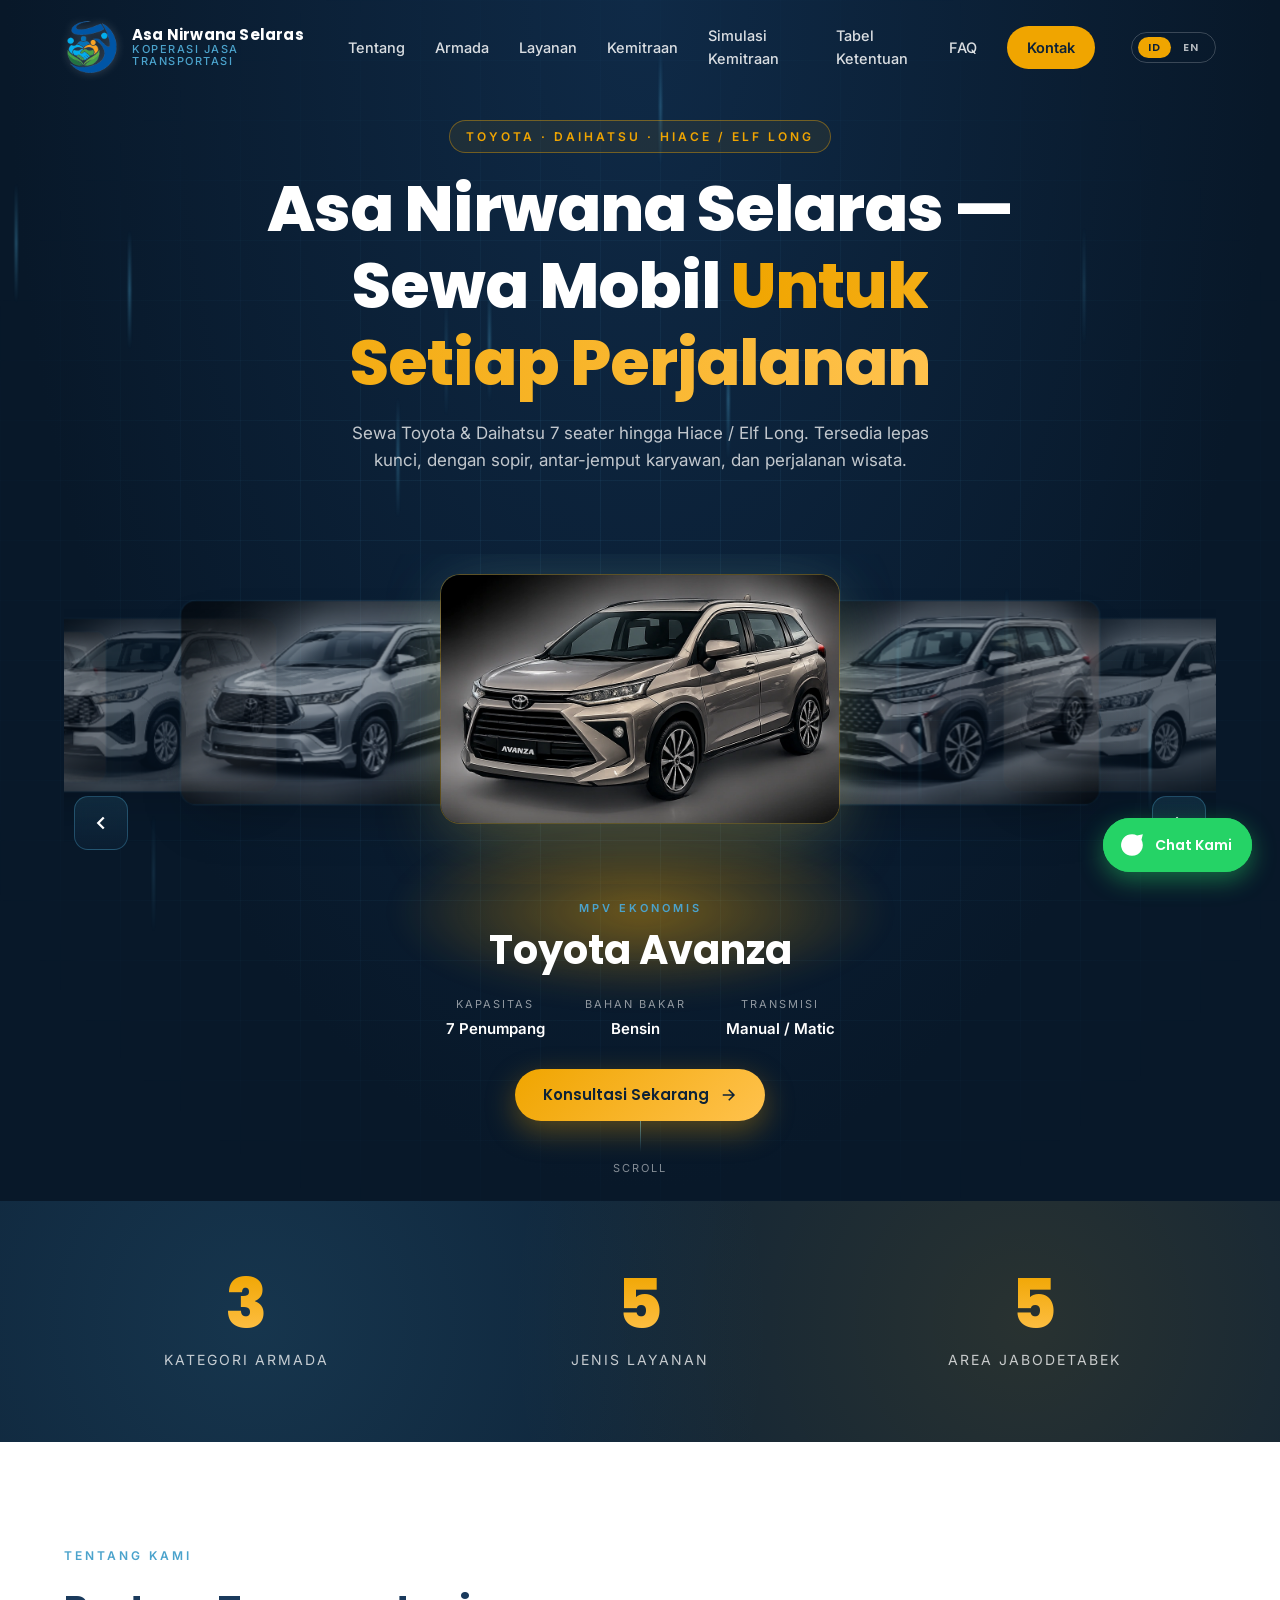
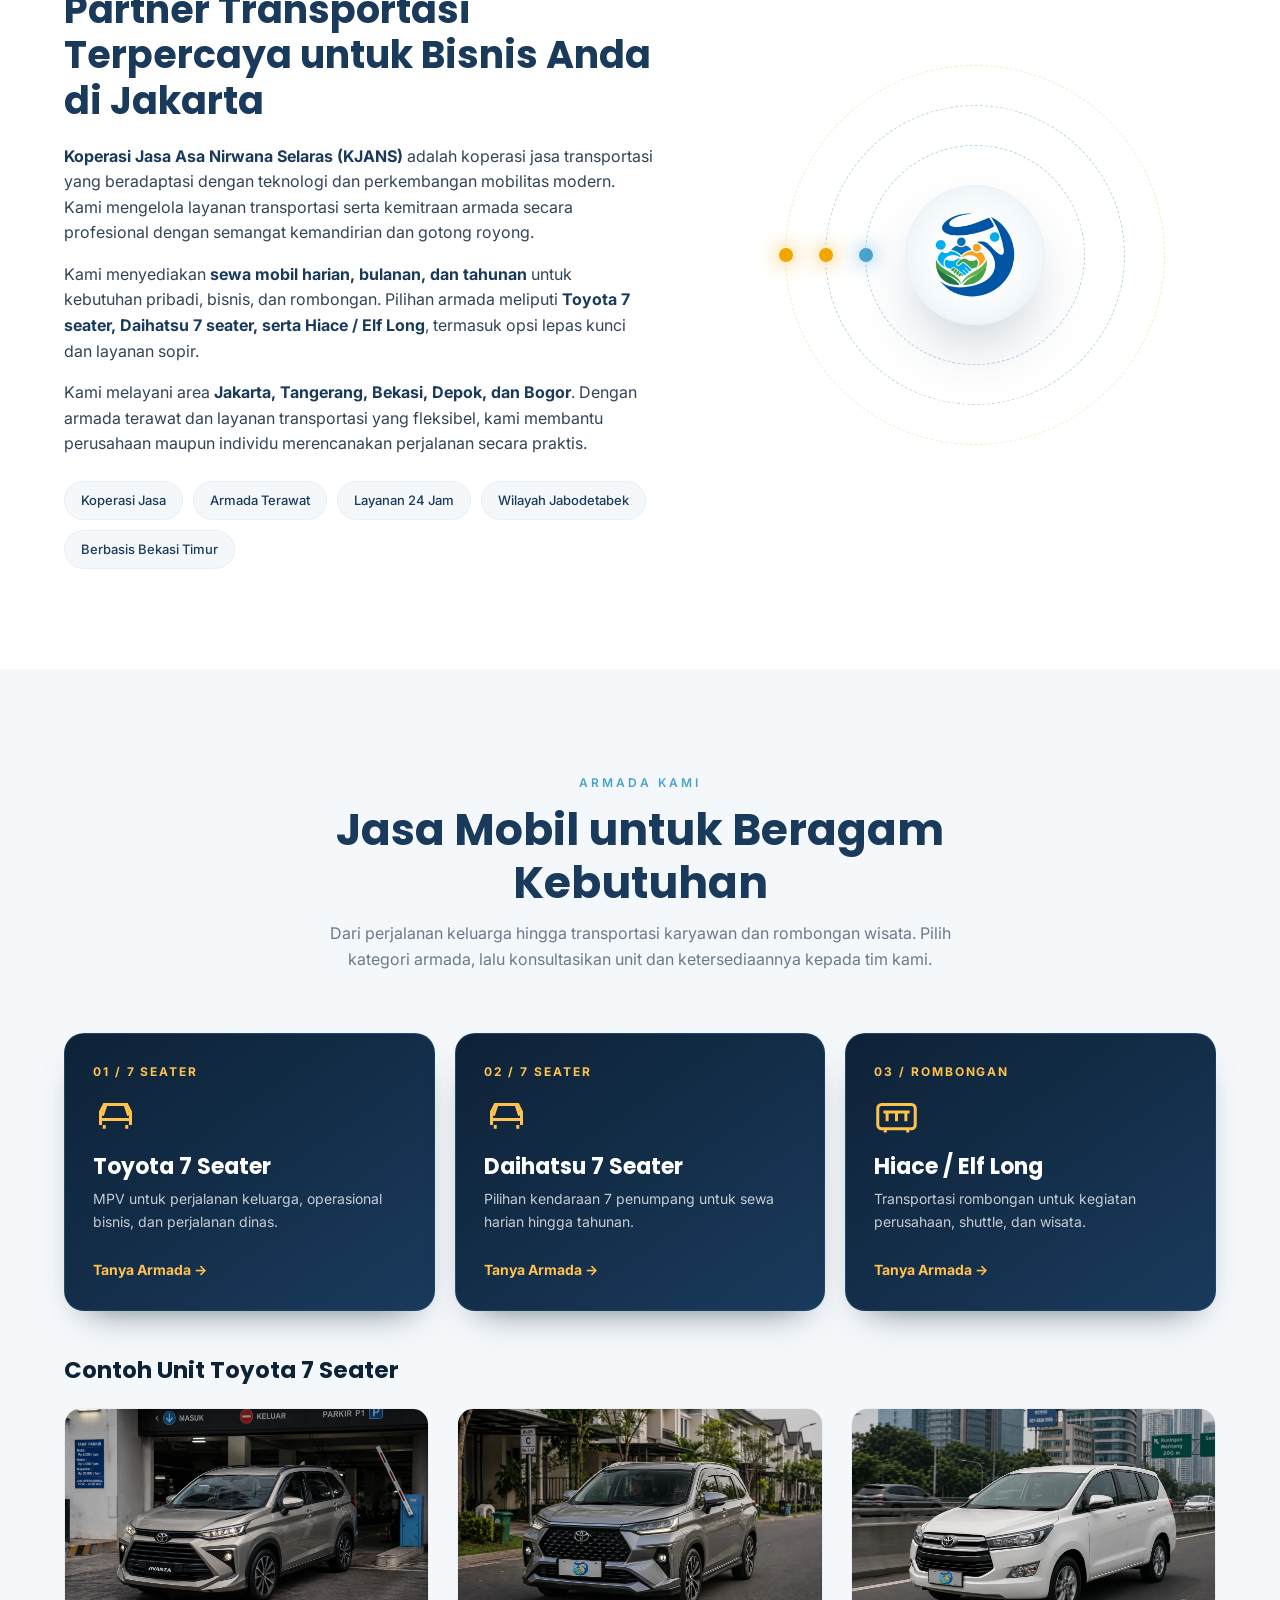
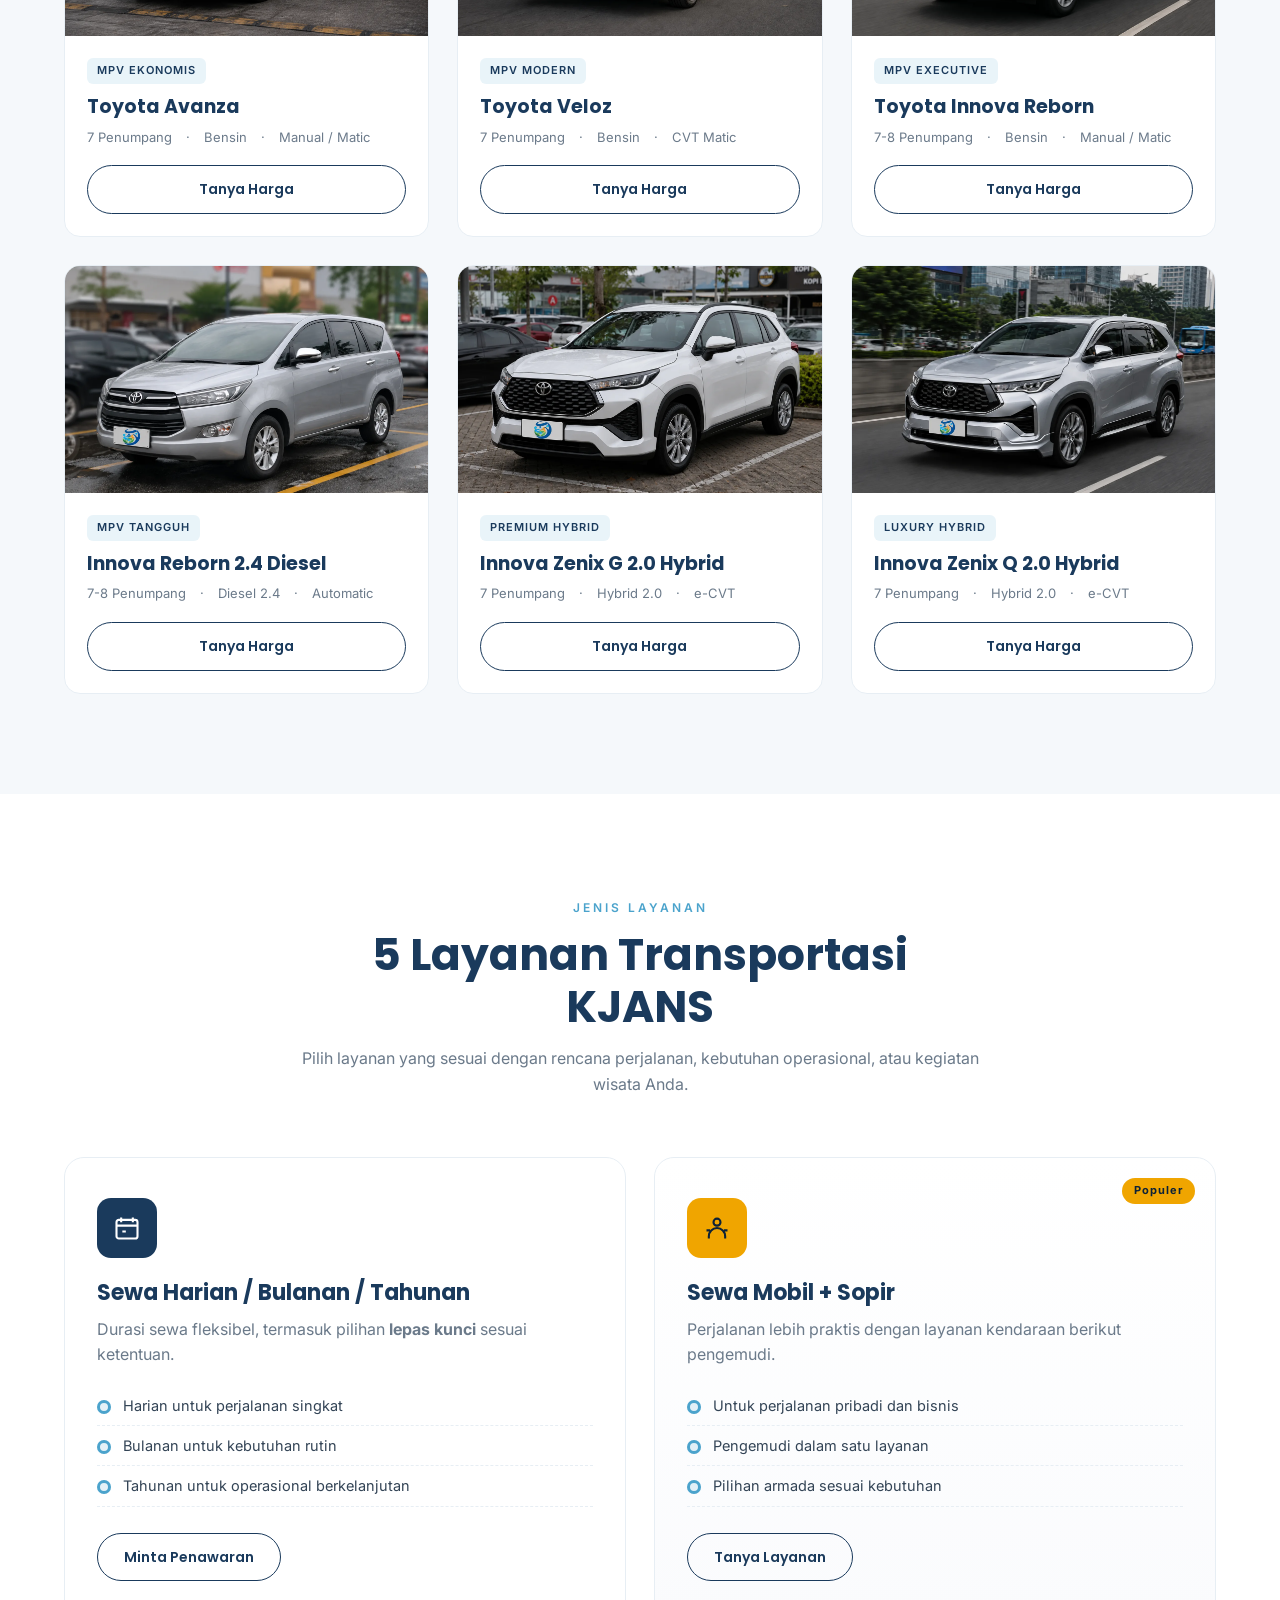
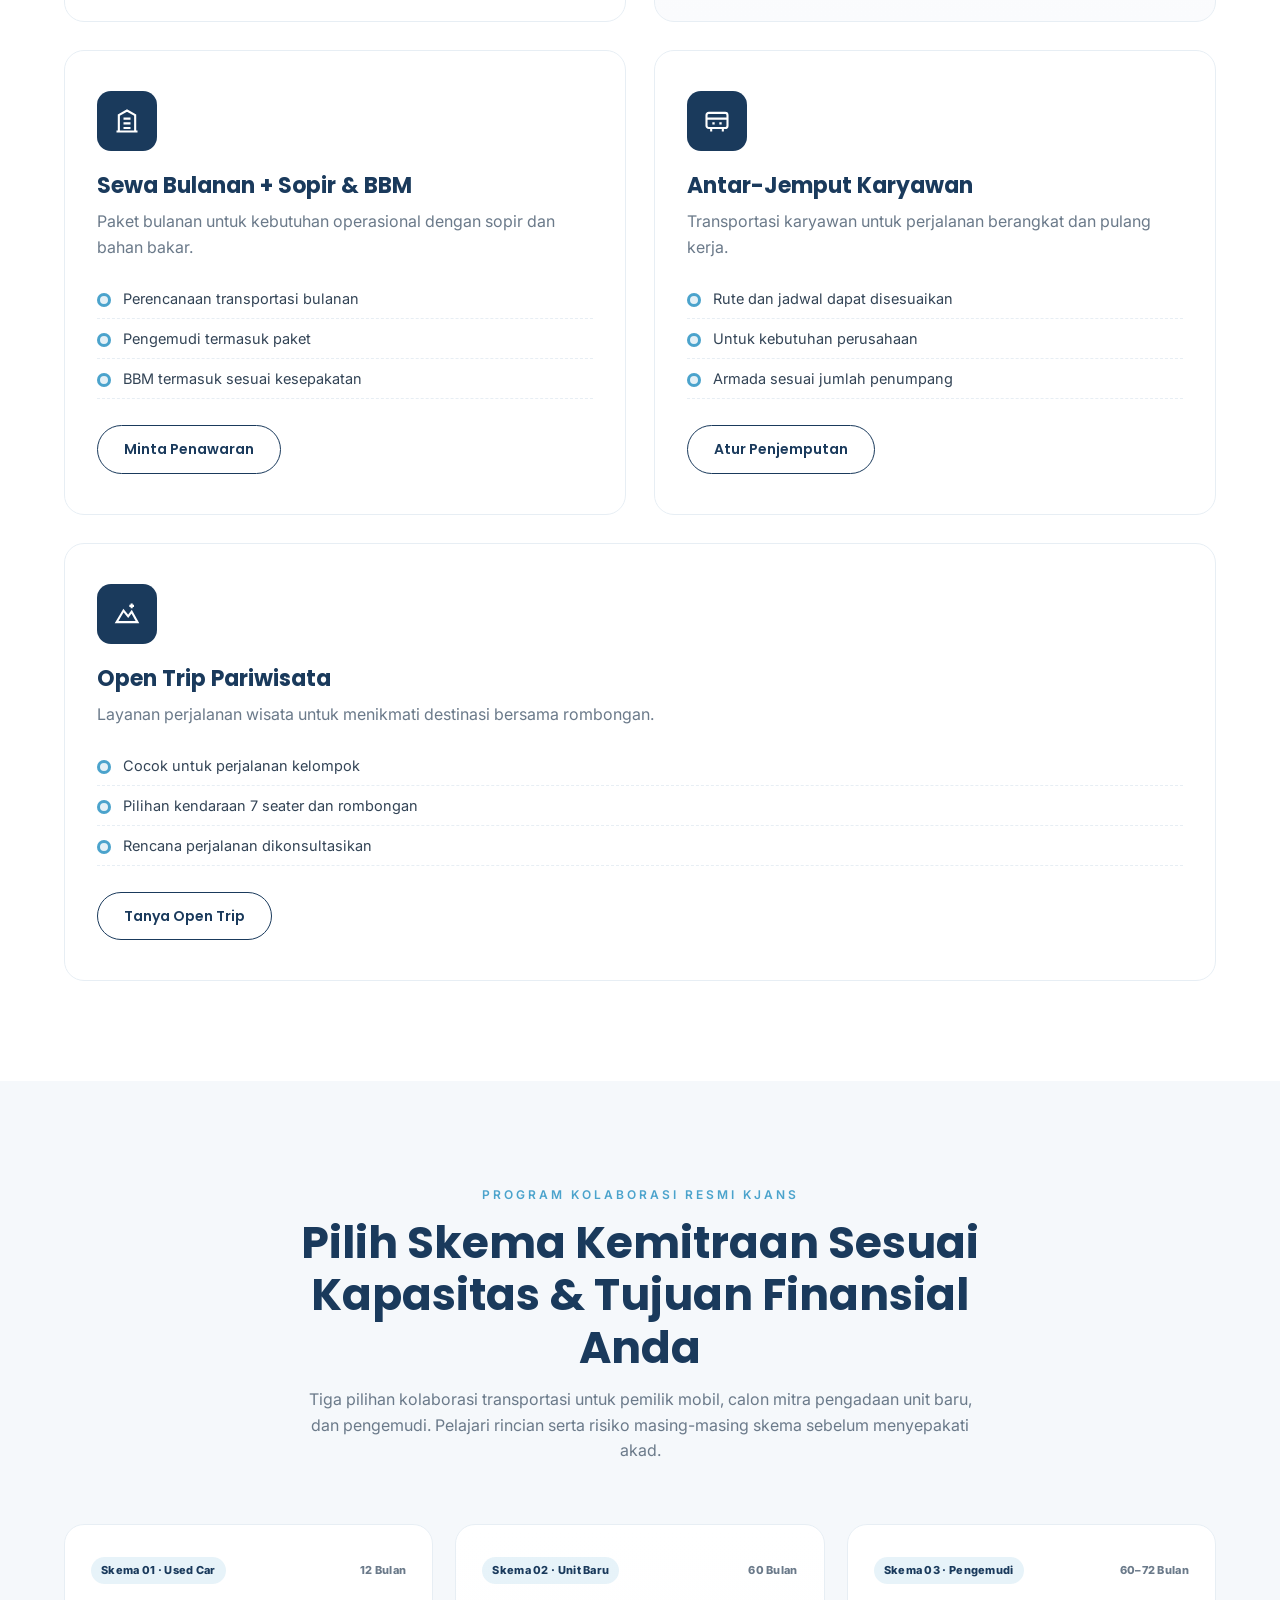
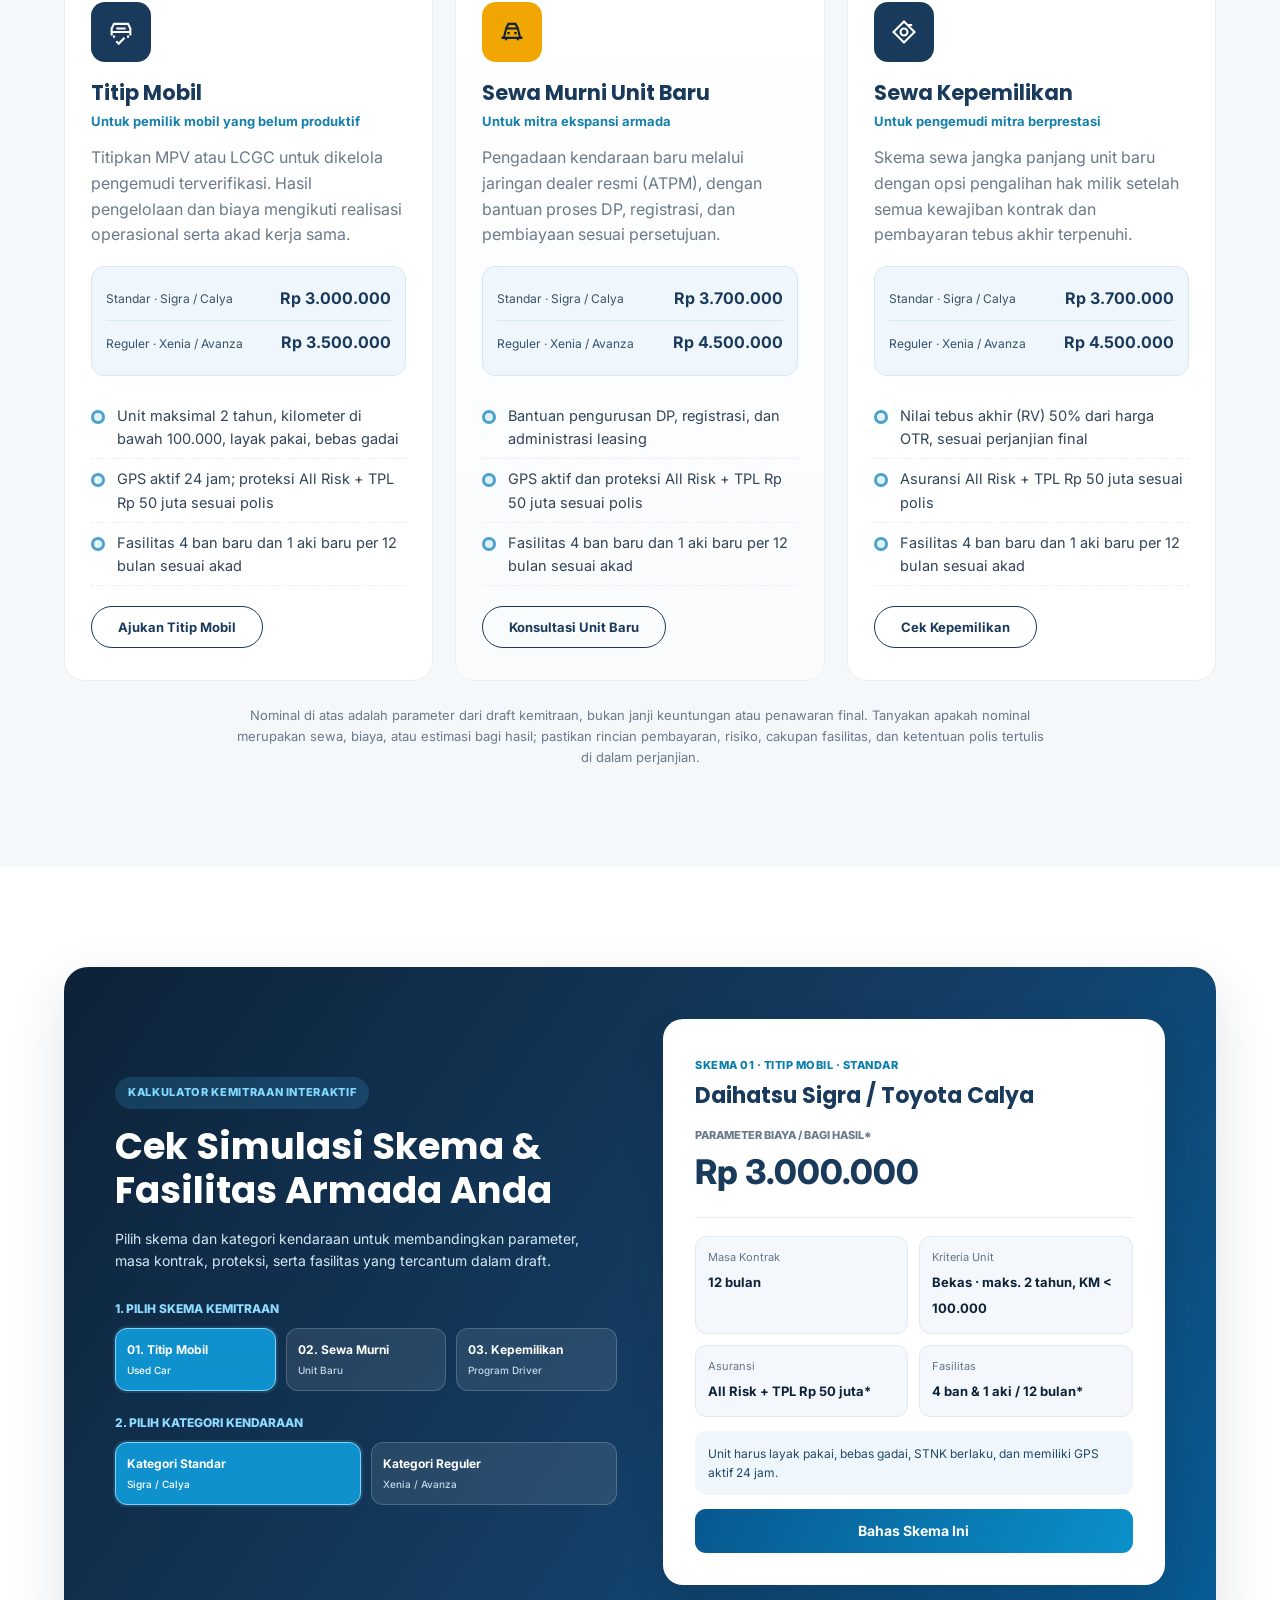
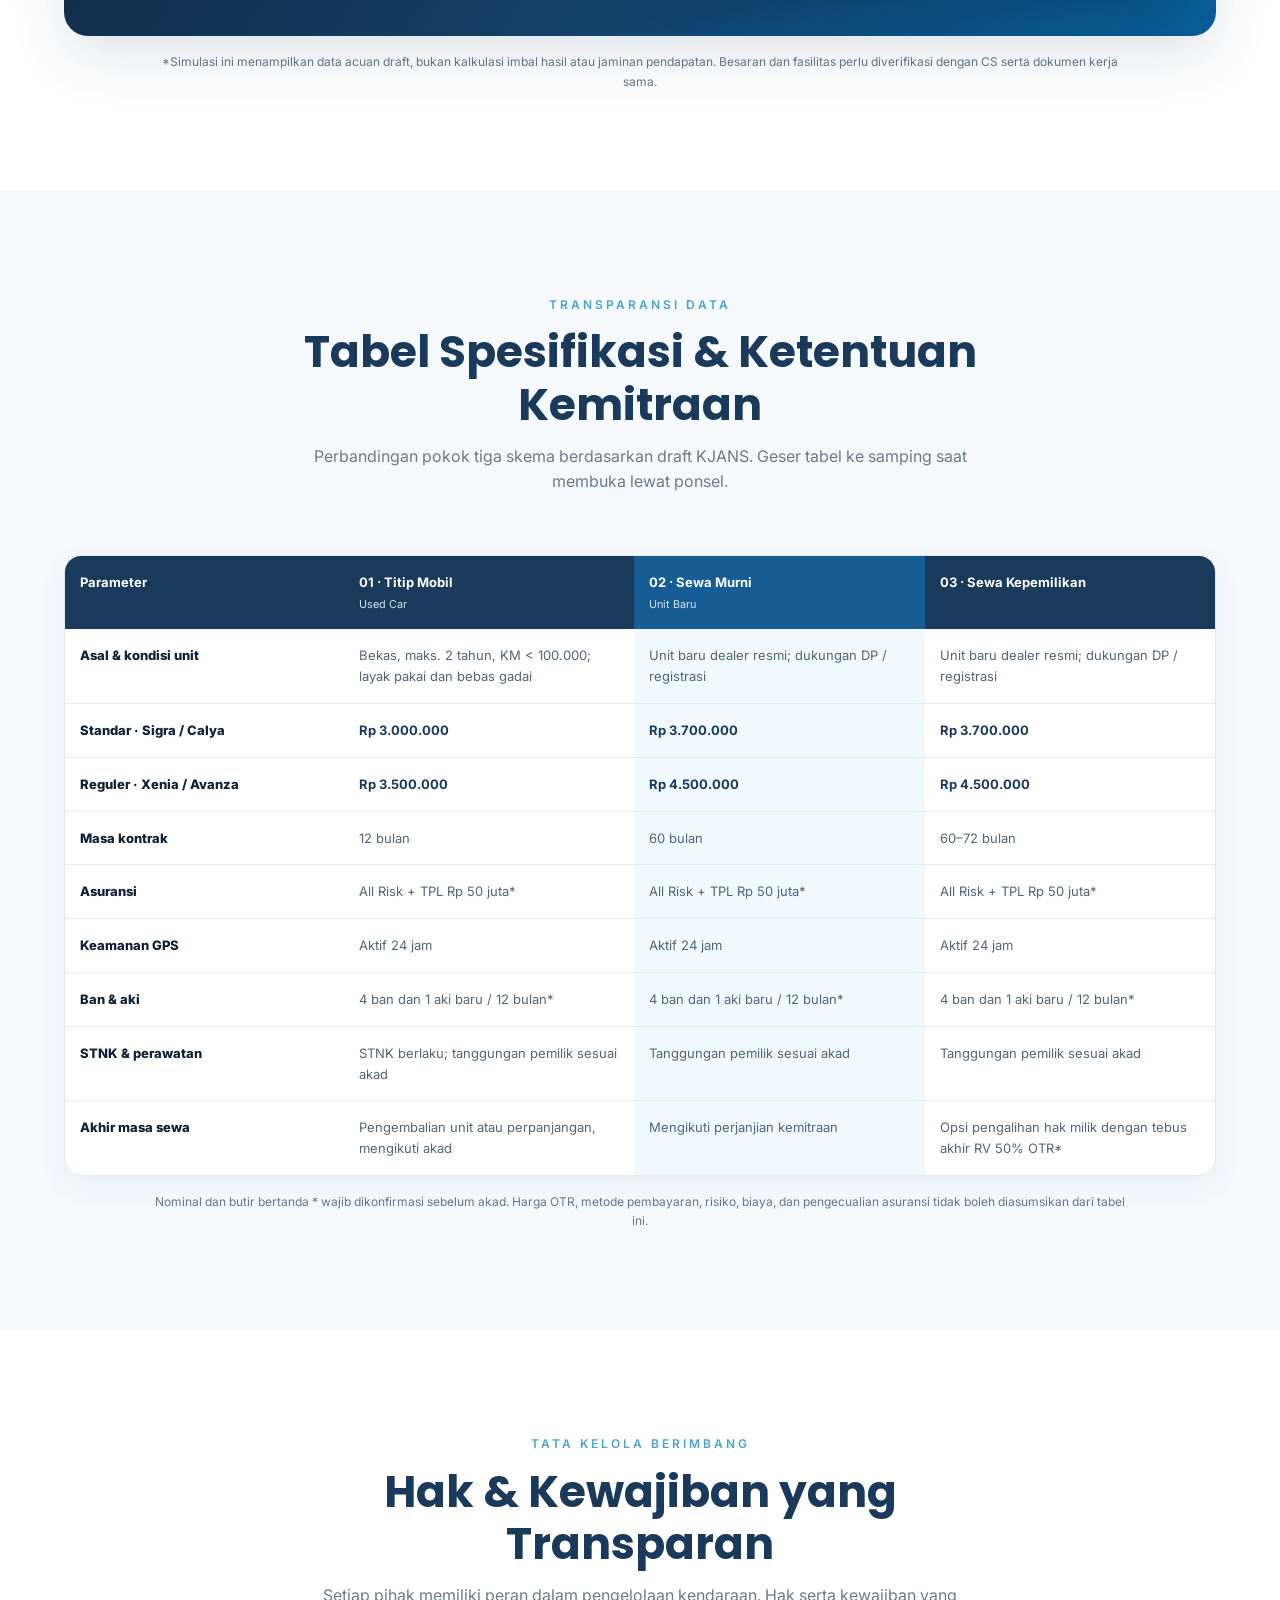
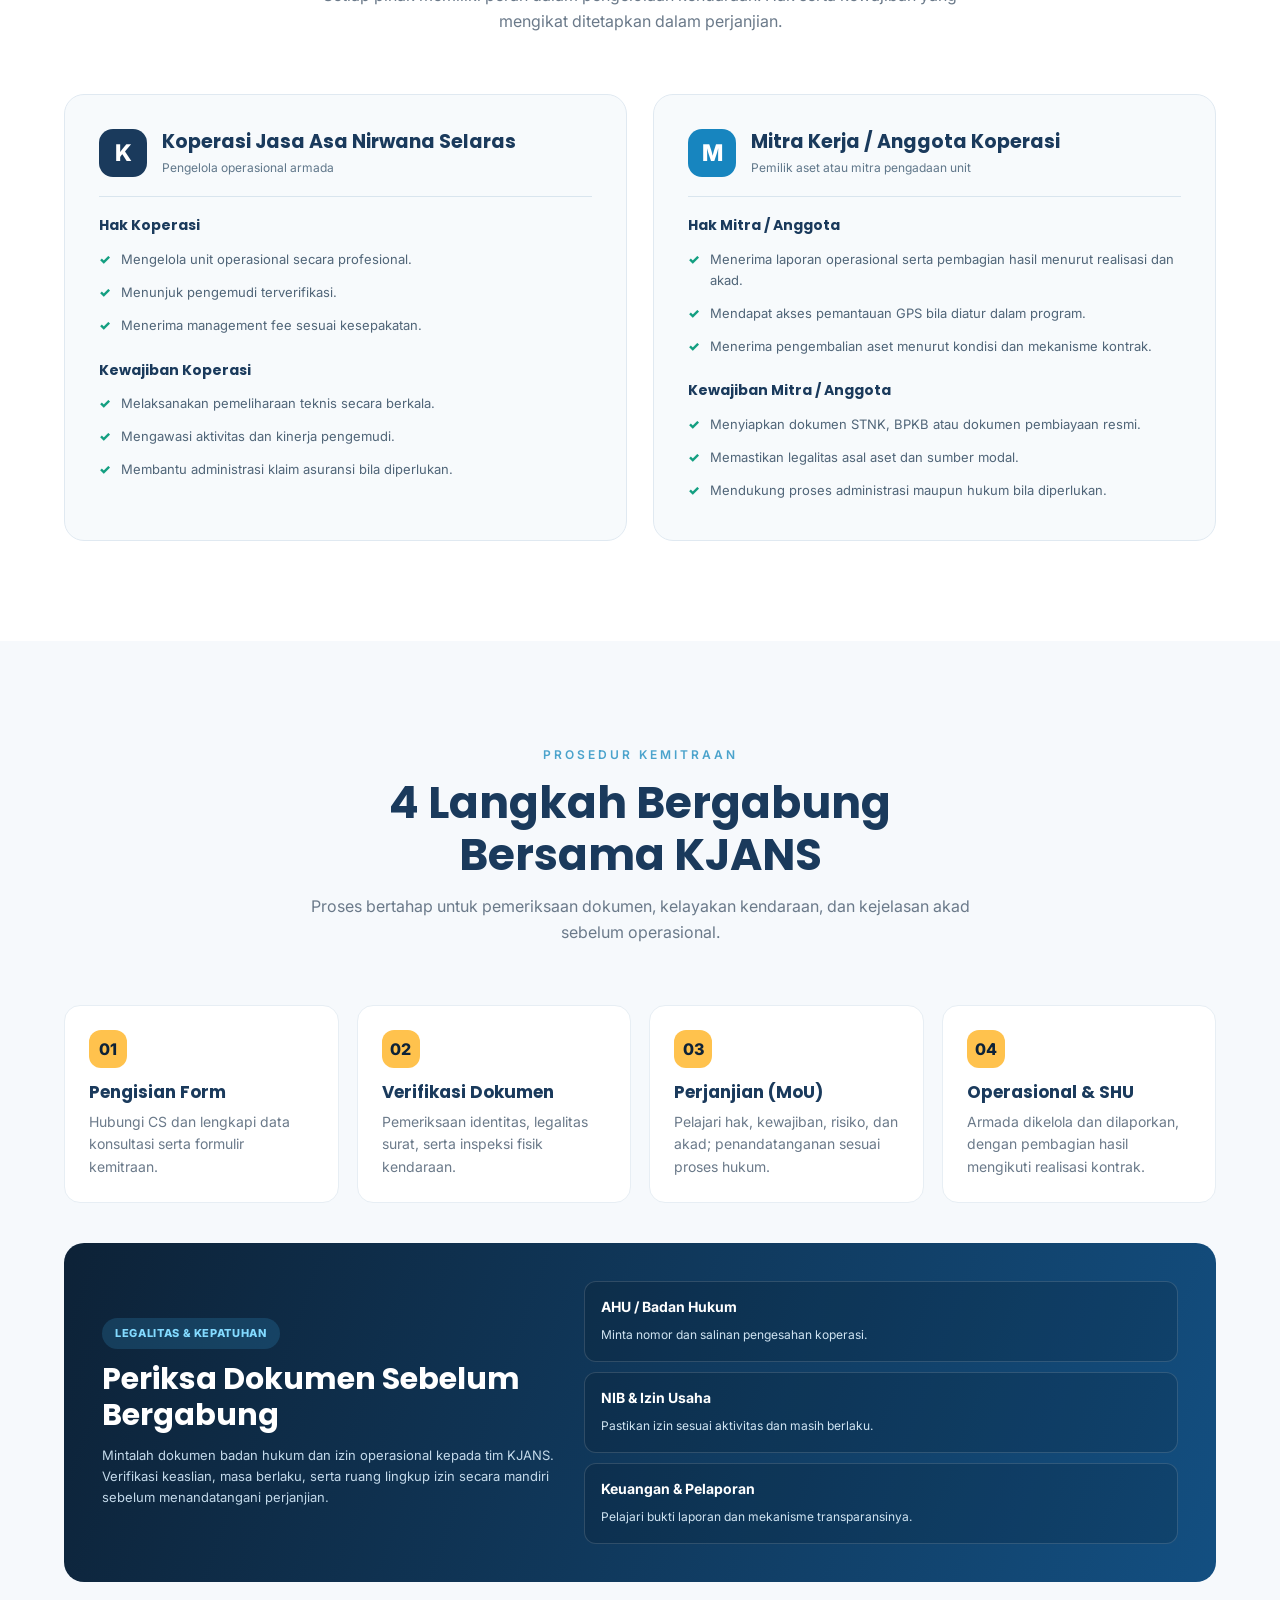
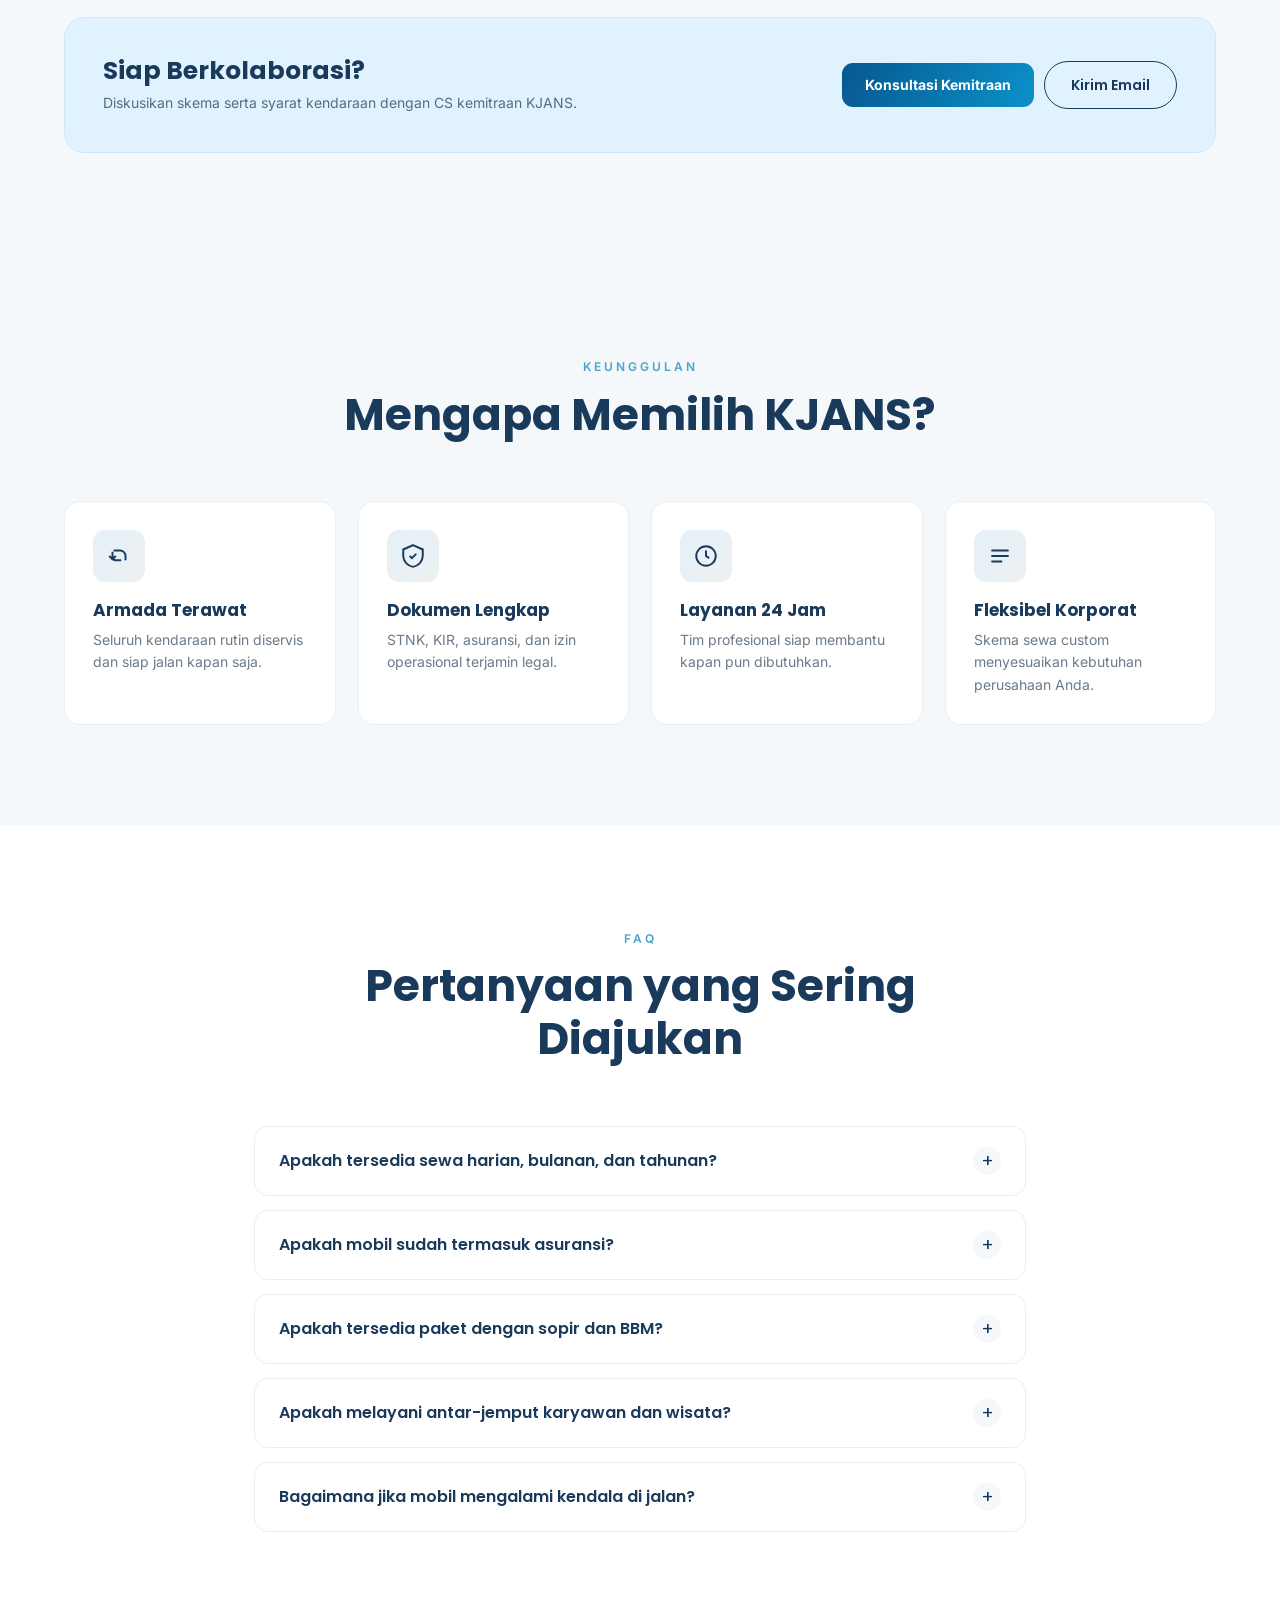
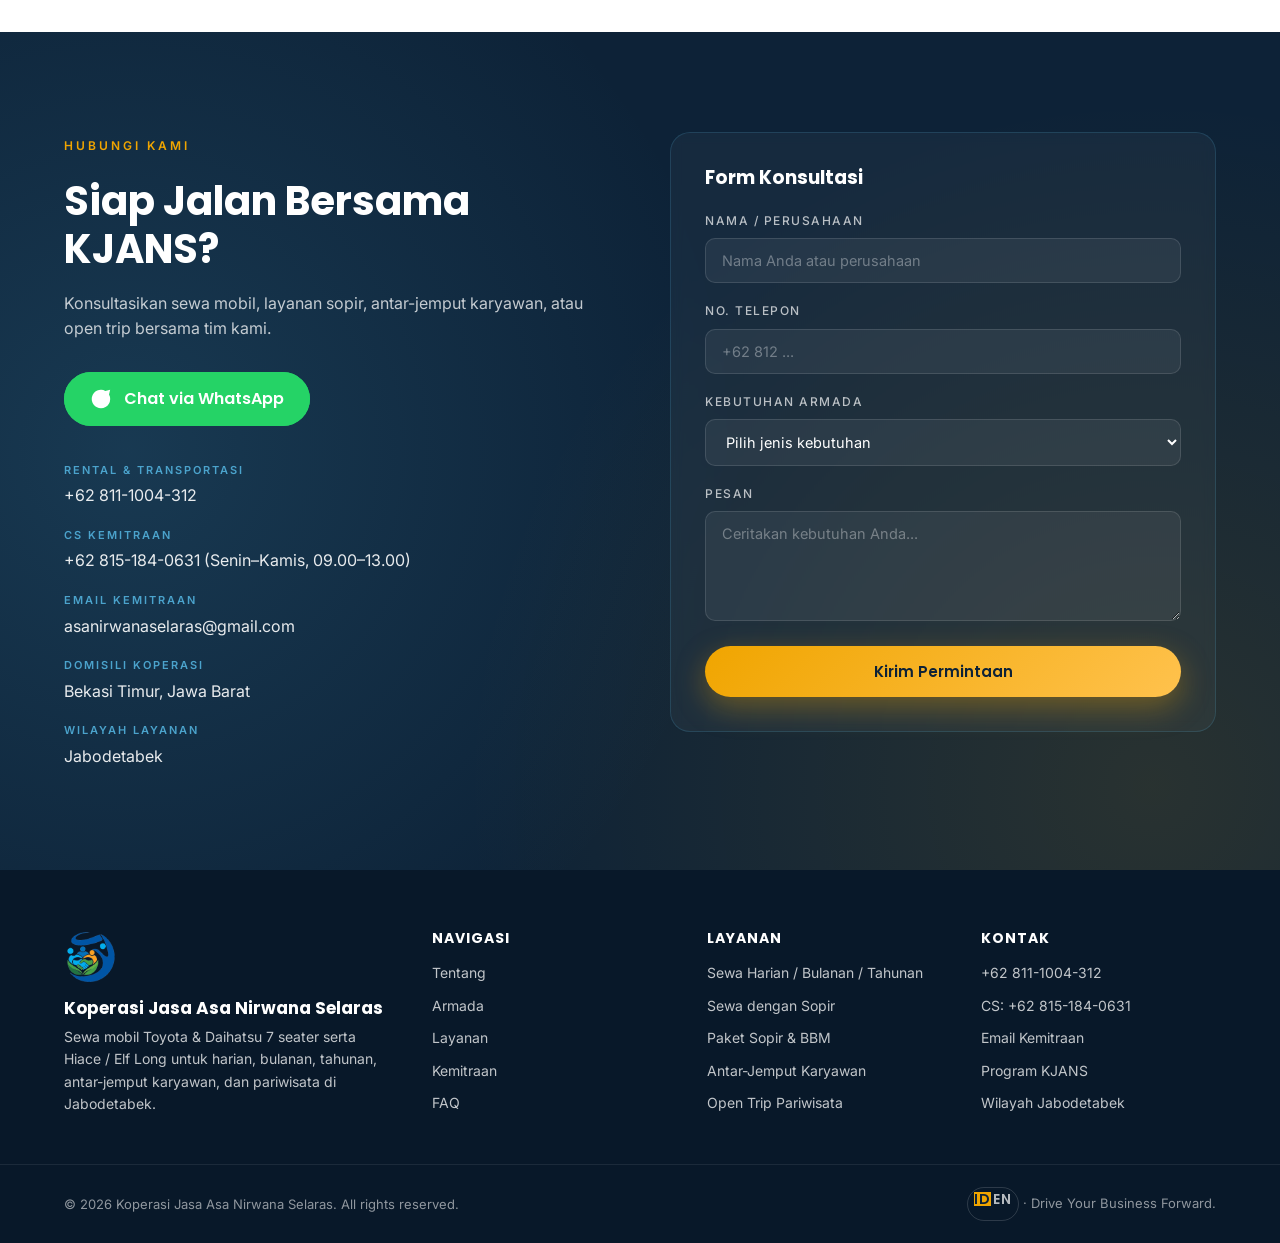
==== commit 6ac46f0e: "Replace APP license plate branding with current Asa Nirwana Selaras logo across fleet" ====
--- a/index.html
+++ b/index.html
@@ -2072,7 +2072,7 @@
         </div>
         <div class="fleet-card" data-aos="fade-up" data-aos-delay="80">
           <div class="fleet-img">
-            <img src="/images/toyota_veloz_fleet.webp" alt="Rental Toyota Veloz - MPV Modern CVT Matic 7 Penumpang" width="640" height="400" loading="lazy" />
+            <img src="/images/toyota_veloz_fleet_kjans.webp" alt="Rental Toyota Veloz - MPV Modern CVT Matic 7 Penumpang" width="640" height="400" loading="lazy" />
           </div>
           <div class="fleet-body">
             <span class="fleet-chip">MPV Modern</span>
@@ -2087,7 +2087,7 @@
         </div>
         <div class="fleet-card" data-aos="fade-up" data-aos-delay="160">
           <div class="fleet-img">
-            <img src="/images/toyota_innova_reborn_fleet.webp" alt="Sewa Toyota Innova Reborn - MPV Executive 7-8 Penumpang untuk Perusahaan" width="640" height="400" loading="lazy" />
+            <img src="/images/toyota_innova_reborn_fleet_kjans.webp" alt="Sewa Toyota Innova Reborn - MPV Executive 7-8 Penumpang untuk Perusahaan" width="640" height="400" loading="lazy" />
           </div>
           <div class="fleet-body">
             <span class="fleet-chip">MPV Executive</span>
@@ -2102,7 +2102,7 @@
         </div>
         <div class="fleet-card" data-aos="fade-up" data-aos-delay="240">
           <div class="fleet-img">
-            <img src="/images/innova_reborn_2.4_diesel_fleet.webp" alt="Rental Innova Reborn 2.4 Diesel Automatic - MPV Tangguh untuk Korporat" width="640" height="400" loading="lazy" />
+            <img src="/images/innova_reborn_2.4_diesel_fleet_kjans.webp" alt="Rental Innova Reborn 2.4 Diesel Automatic - MPV Tangguh untuk Korporat" width="640" height="400" loading="lazy" />
           </div>
           <div class="fleet-body">
             <span class="fleet-chip">MPV Tangguh</span>
@@ -2117,7 +2117,7 @@
         </div>
         <div class="fleet-card" data-aos="fade-up" data-aos-delay="320">
           <div class="fleet-img">
-            <img src="/images/Innova_Zenix_G_hybrid_fleet.webp" alt="Sewa Innova Zenix G 2.0 Hybrid - MPV Premium Hybrid e-CVT untuk Perusahaan Jakarta" width="640" height="400" loading="lazy" />
+            <img src="/images/Innova_Zenix_G_hybrid_fleet_kjans.webp" alt="Sewa Innova Zenix G 2.0 Hybrid - MPV Premium Hybrid e-CVT untuk Perusahaan Jakarta" width="640" height="400" loading="lazy" />
           </div>
           <div class="fleet-body">
             <span class="fleet-chip">Premium Hybrid</span>
@@ -2132,7 +2132,7 @@
         </div>
         <div class="fleet-card" data-aos="fade-up" data-aos-delay="400">
           <div class="fleet-img">
-            <img src="/images/Innova_Zenix_Q_Hybrid_fleet.webp" alt="Rental Innova Zenix Q 2.0 Hybrid Luxury - MPV Eksekutif untuk Korporat" width="640" height="400" loading="lazy" />
+            <img src="/images/Innova_Zenix_Q_Hybrid_fleet_kjans.webp" alt="Rental Innova Zenix Q 2.0 Hybrid Luxury - MPV Eksekutif untuk Korporat" width="640" height="400" loading="lazy" />
           </div>
           <div class="fleet-body">
             <span class="fleet-chip">Luxury Hybrid</span>
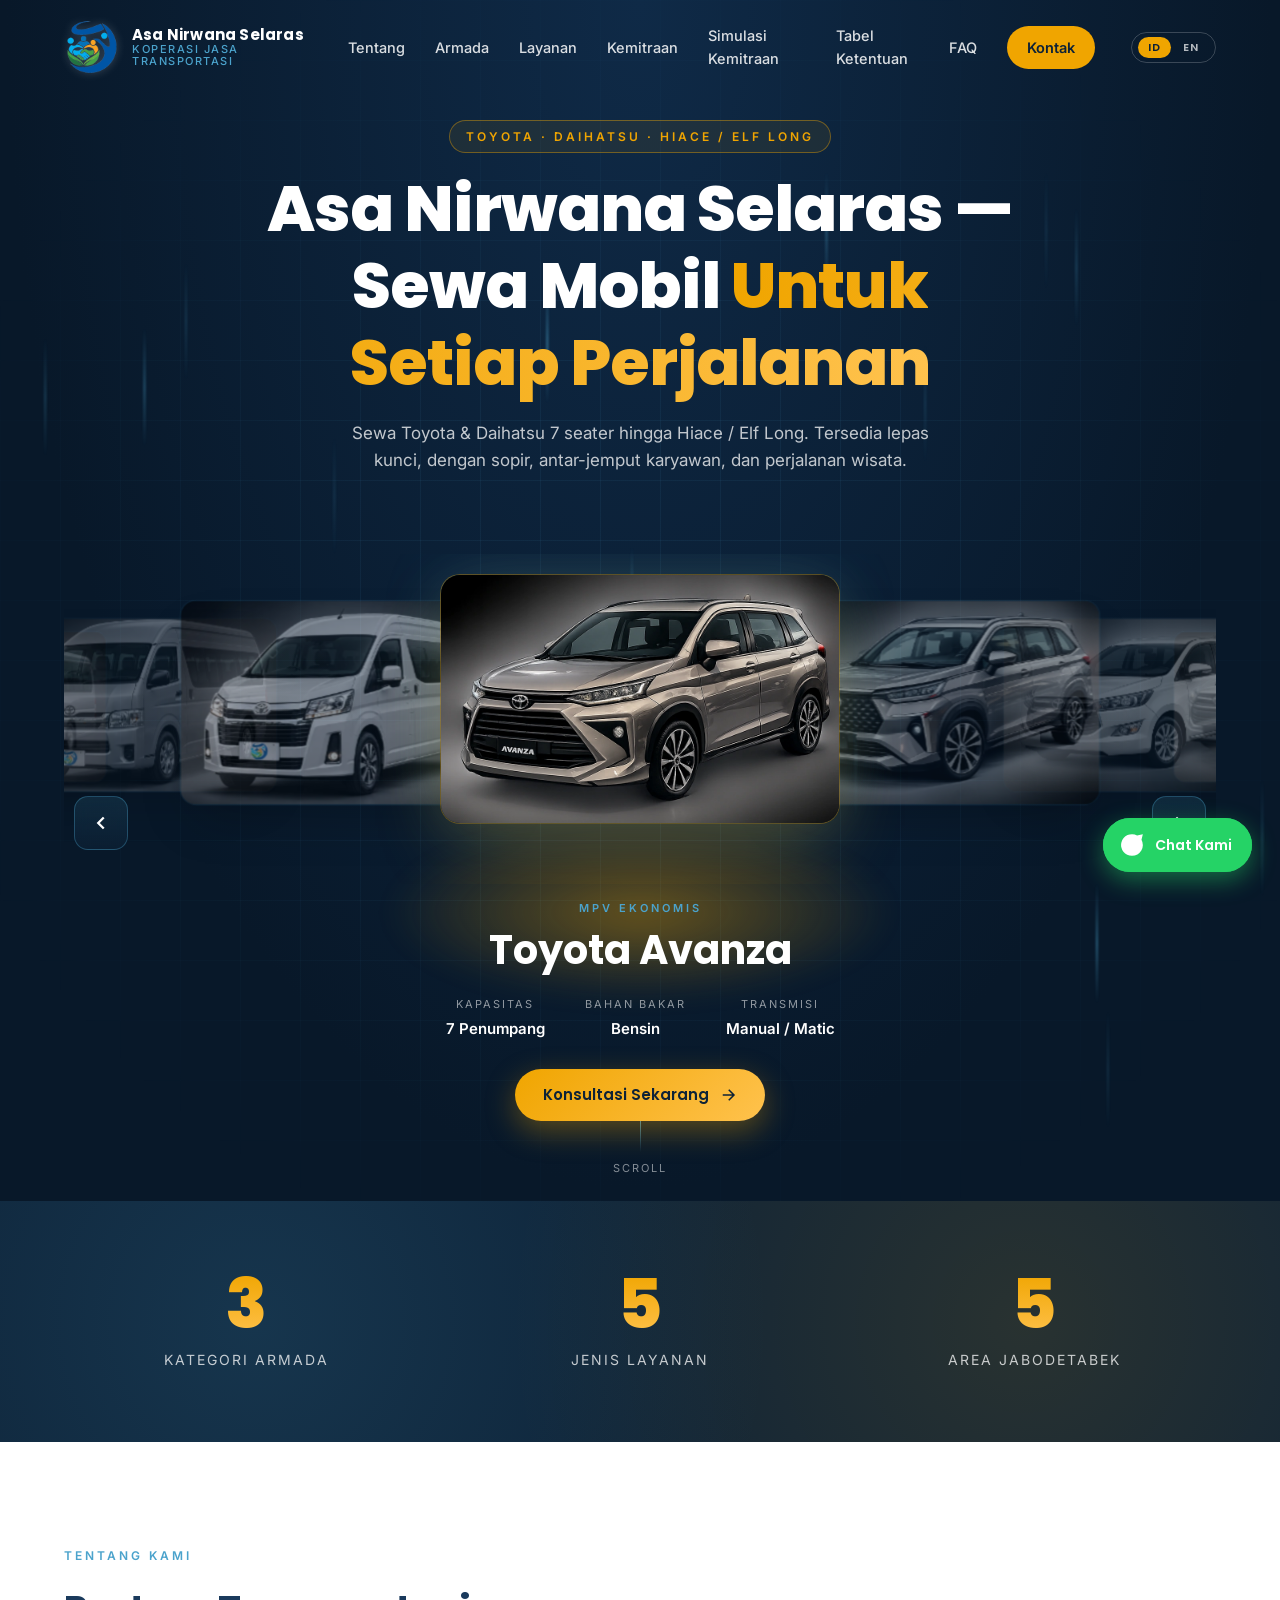
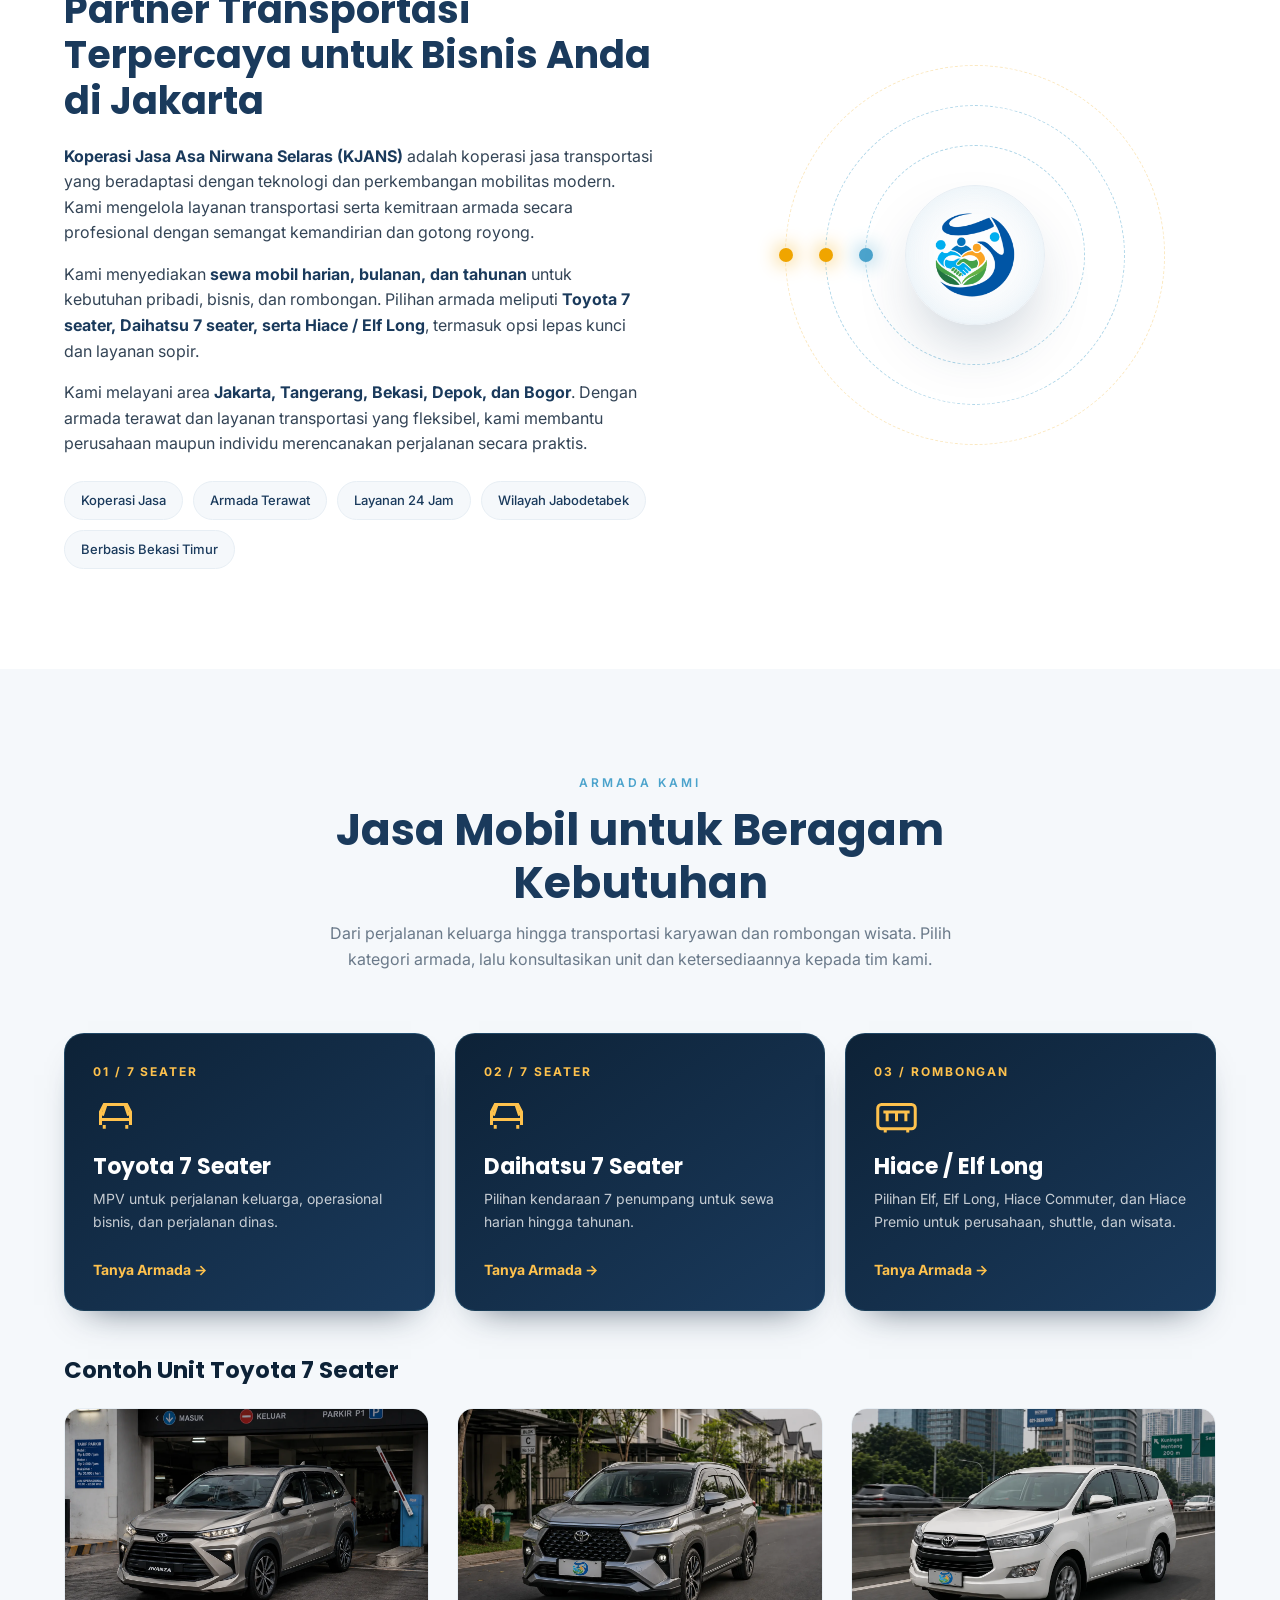
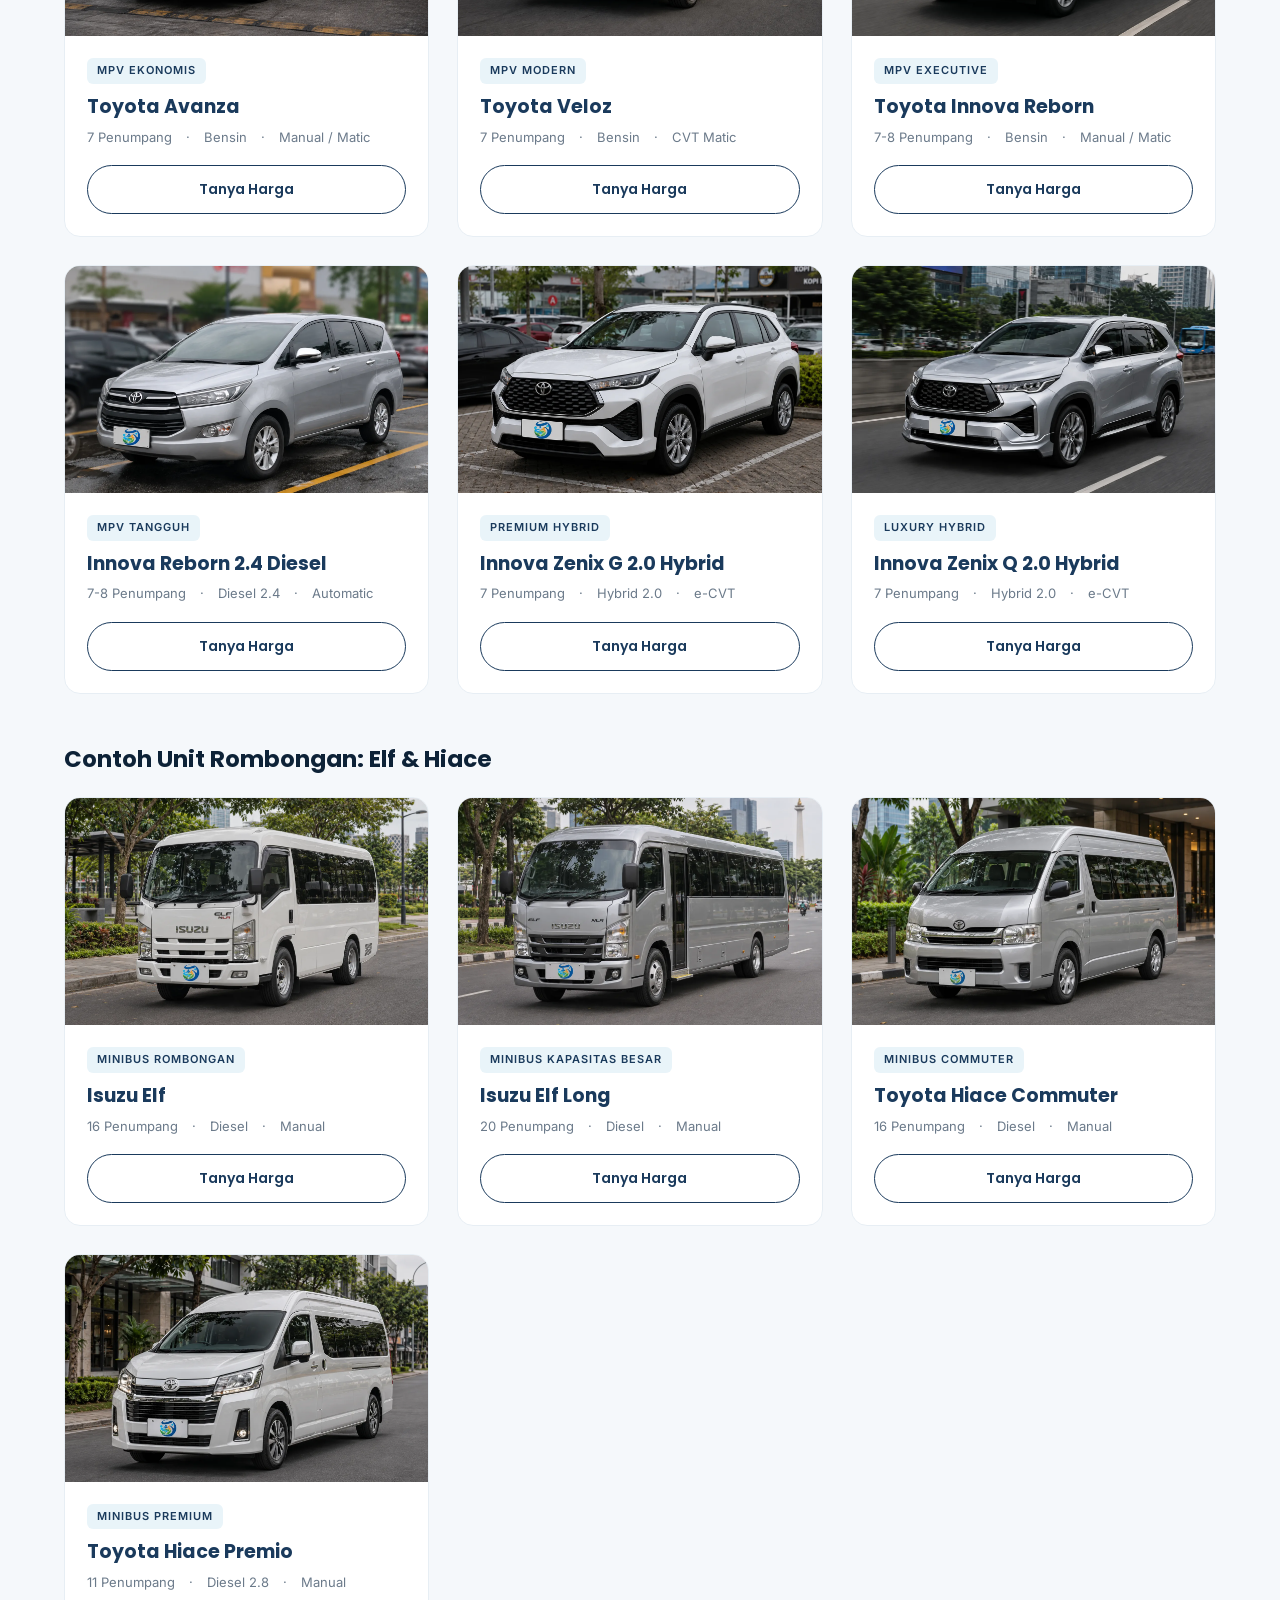
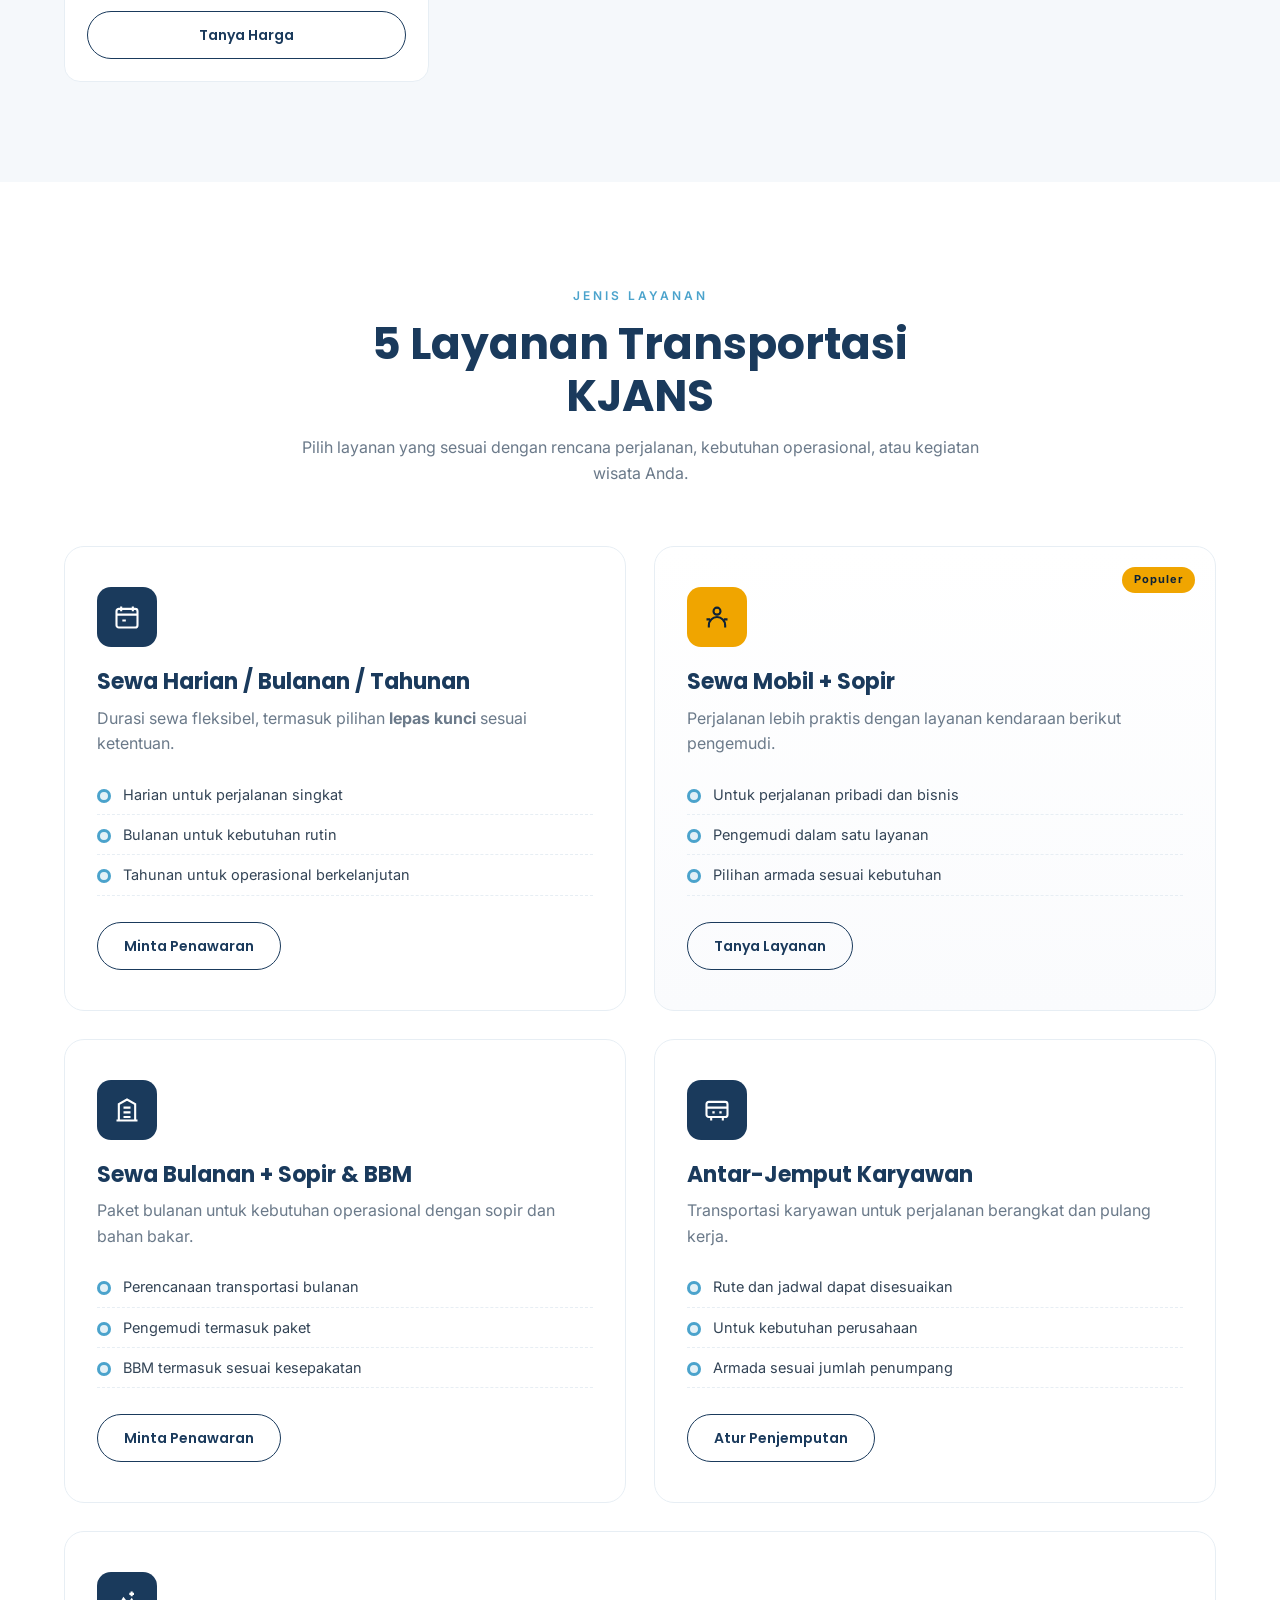
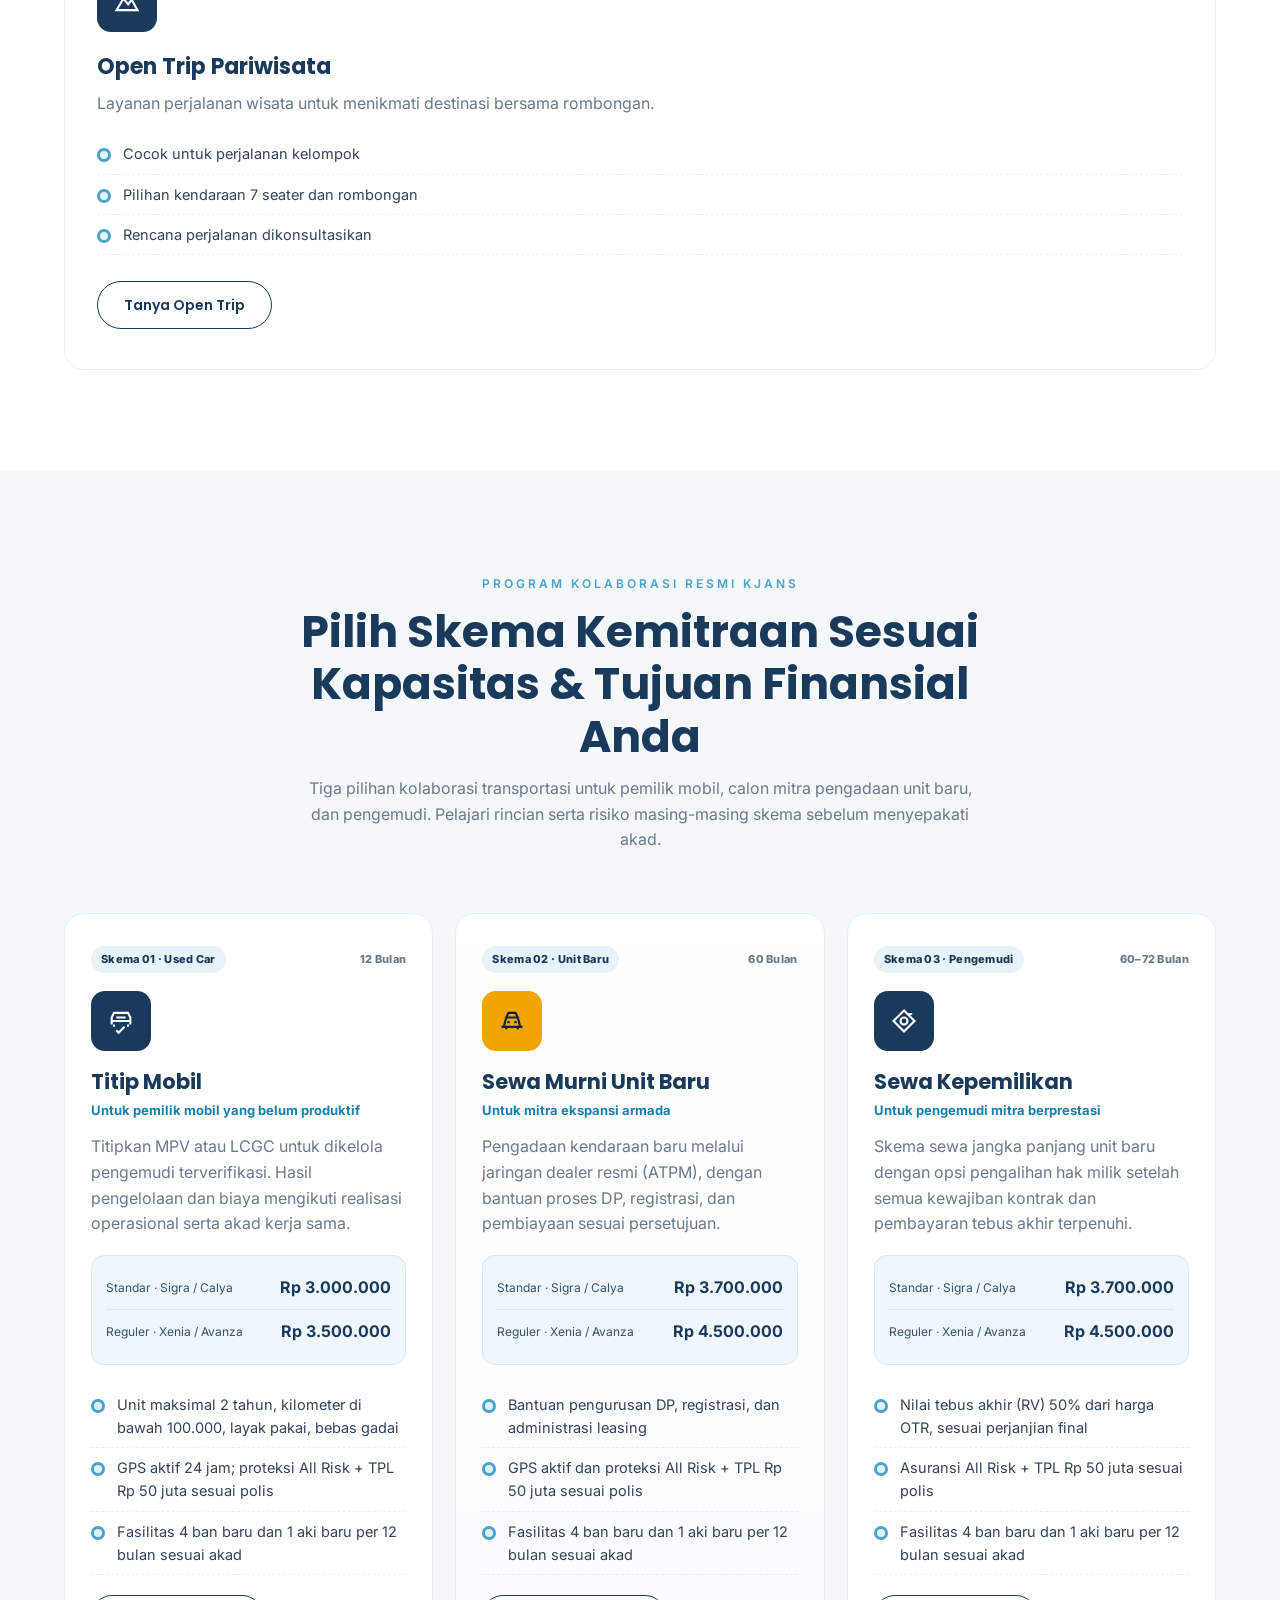
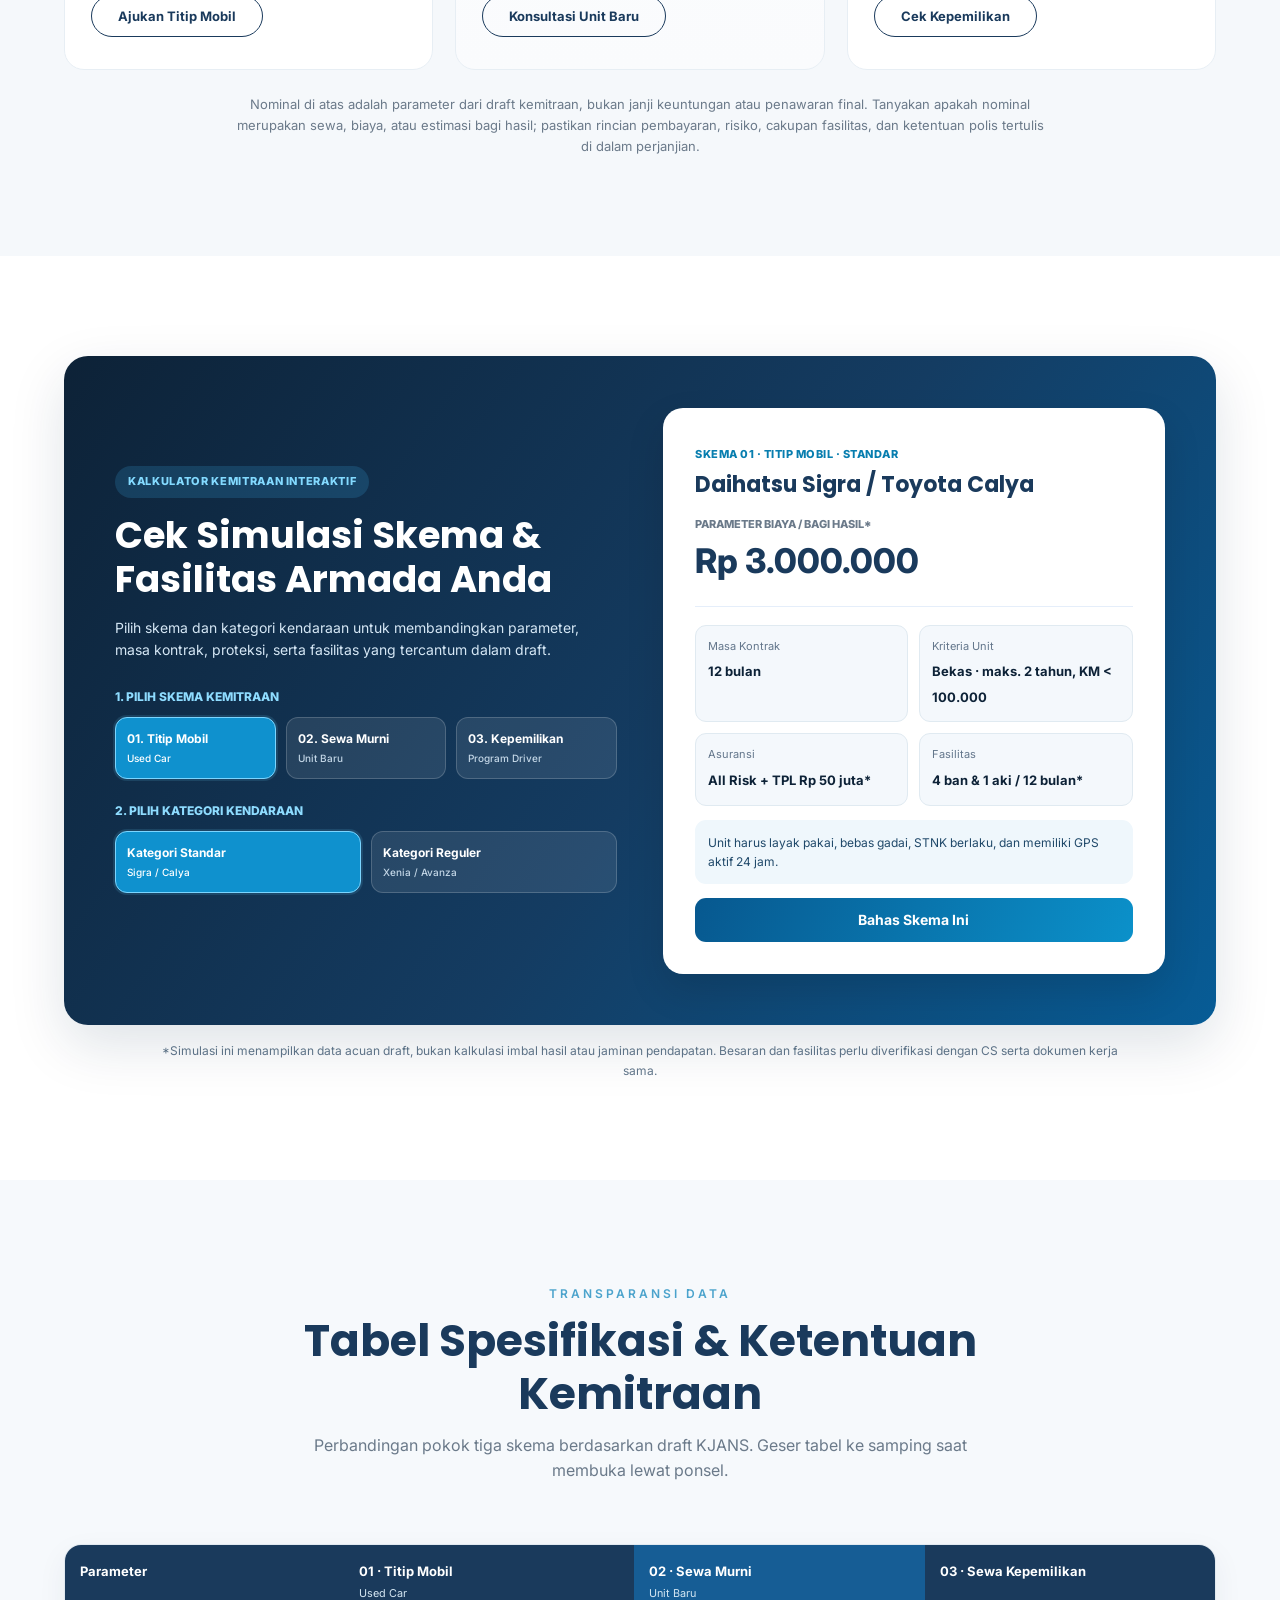
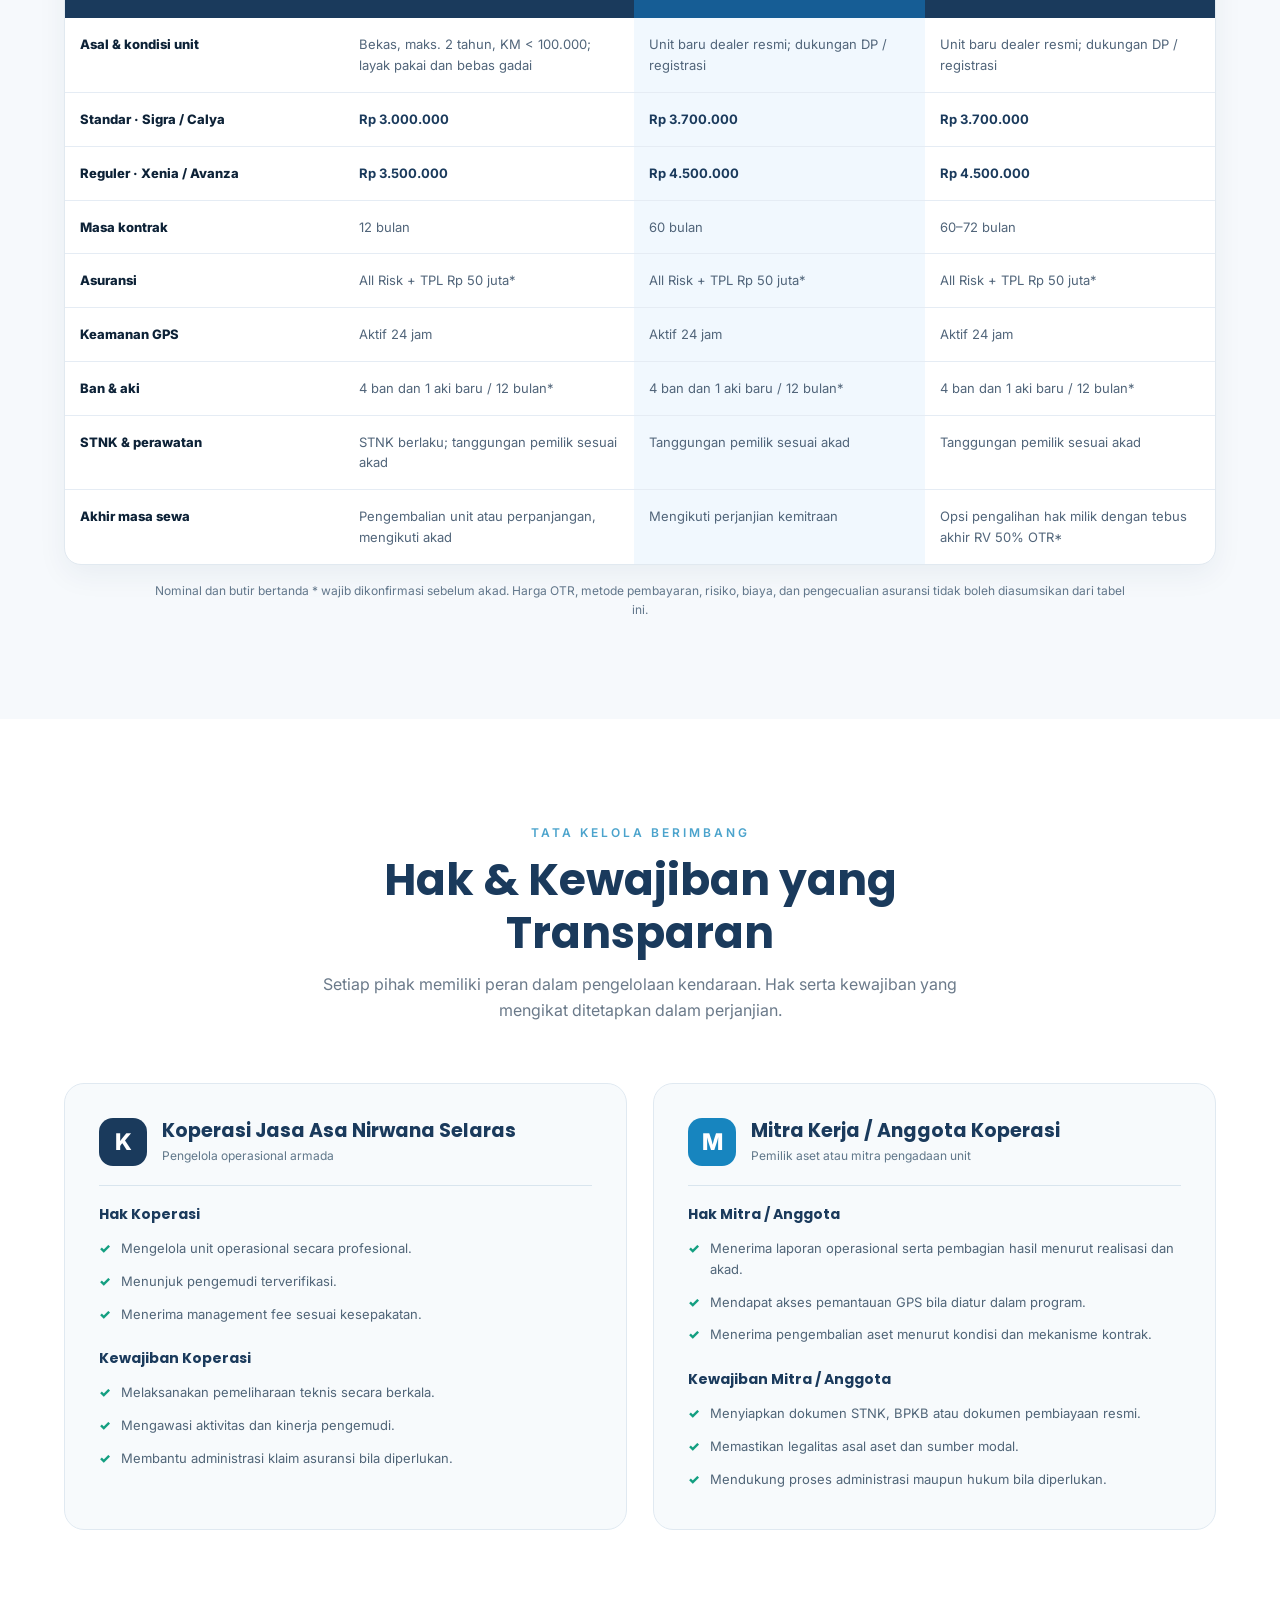
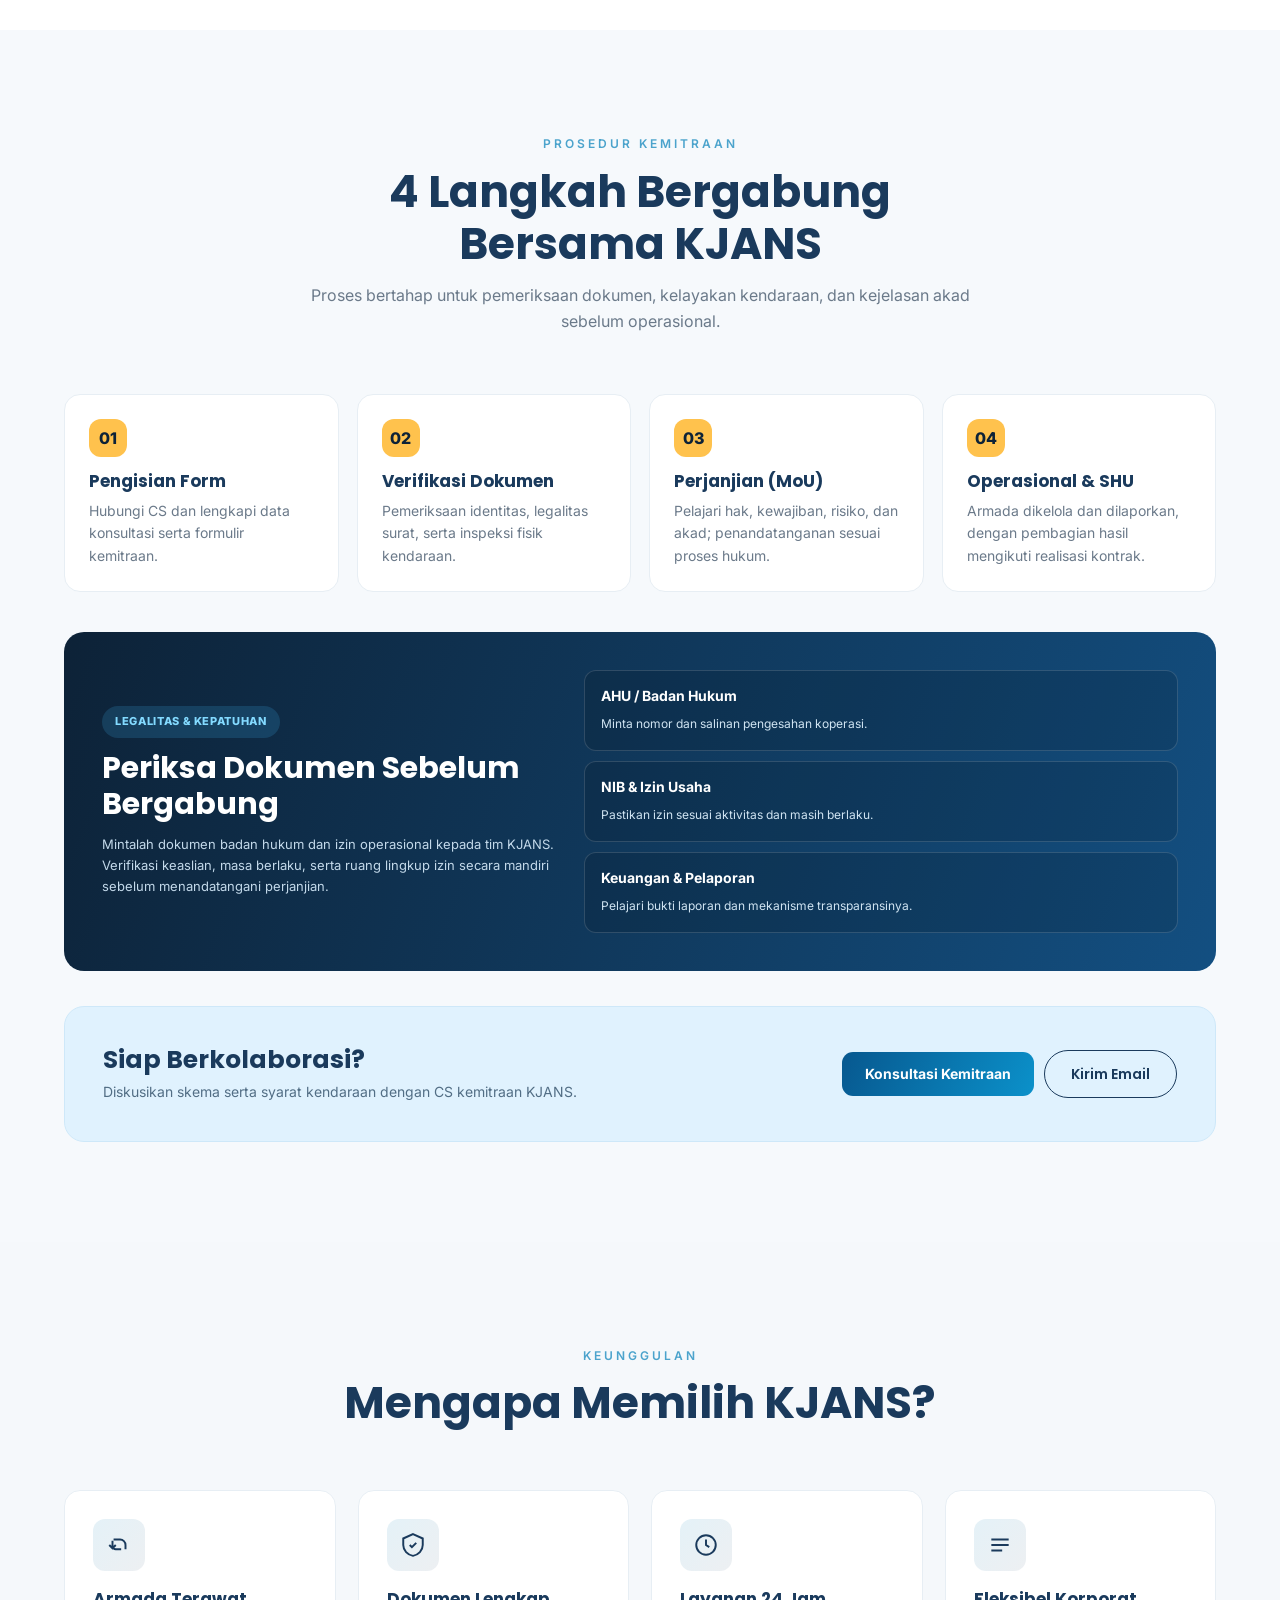
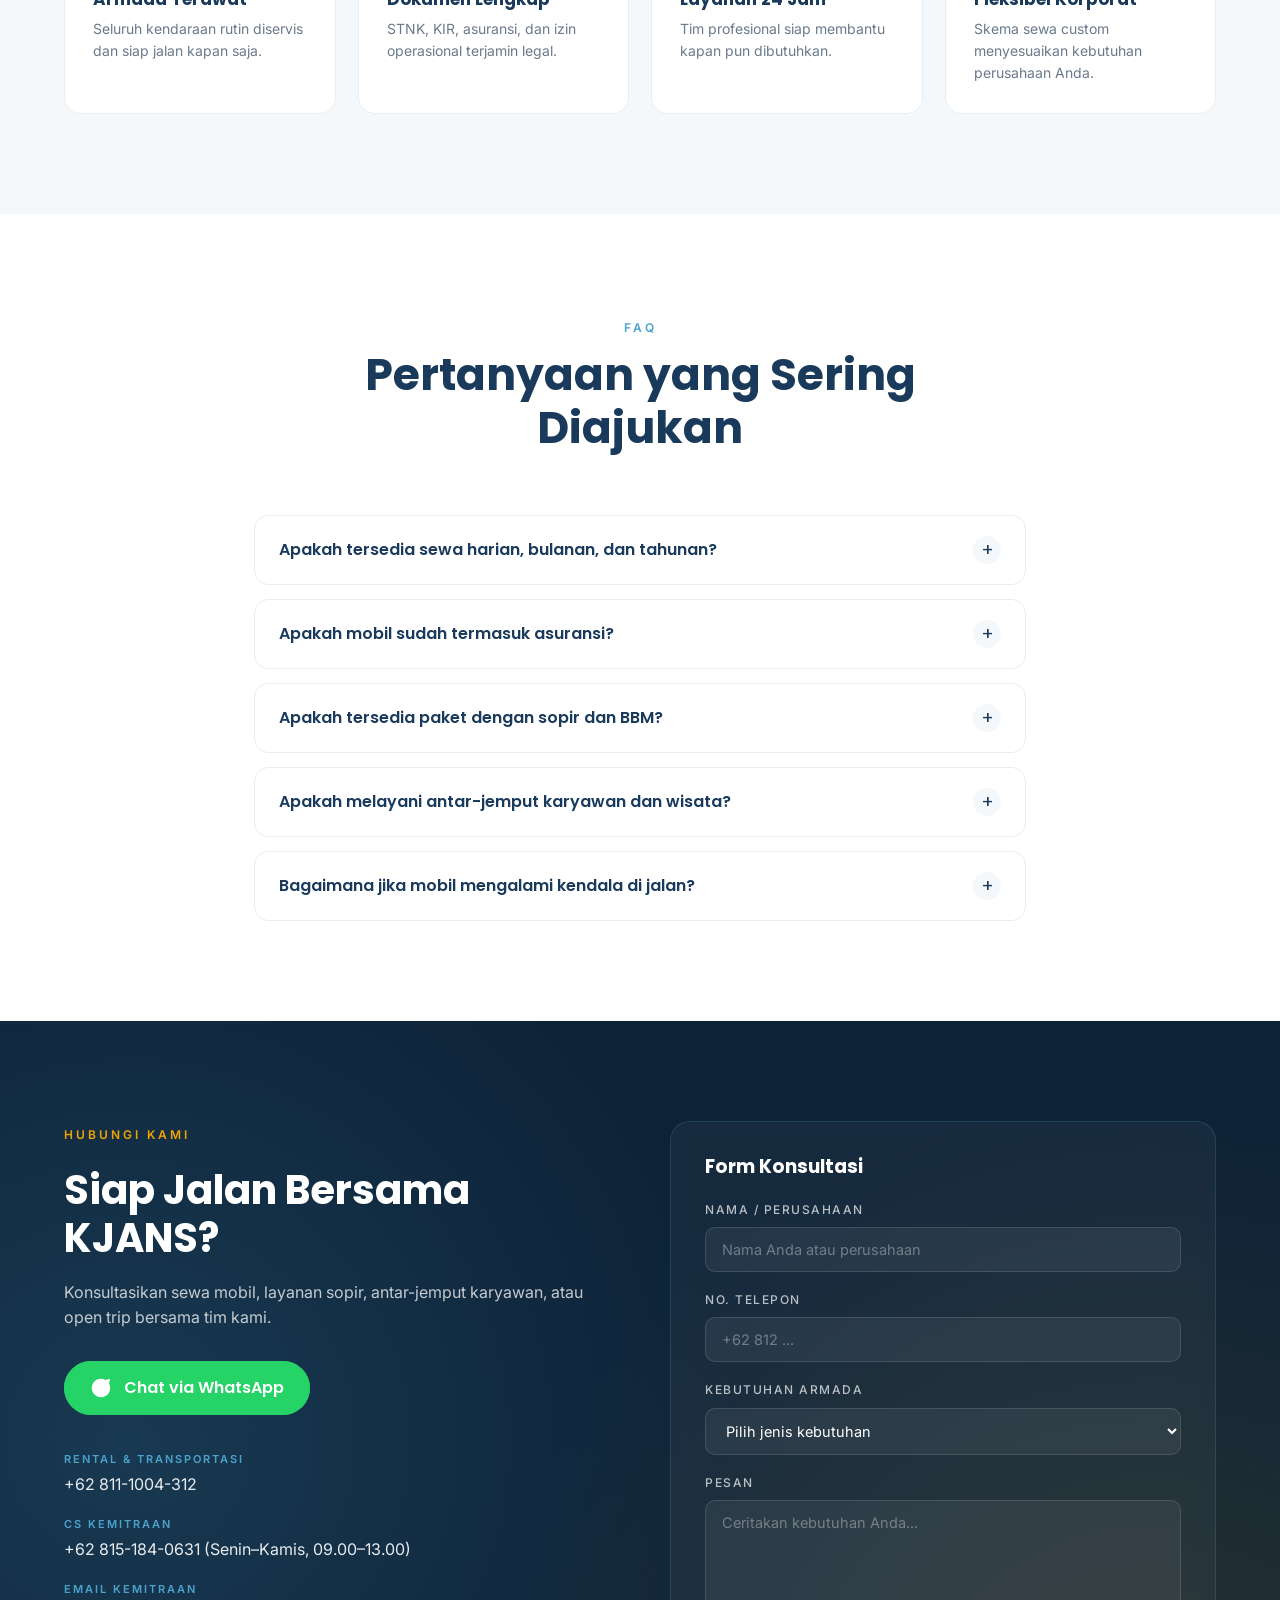
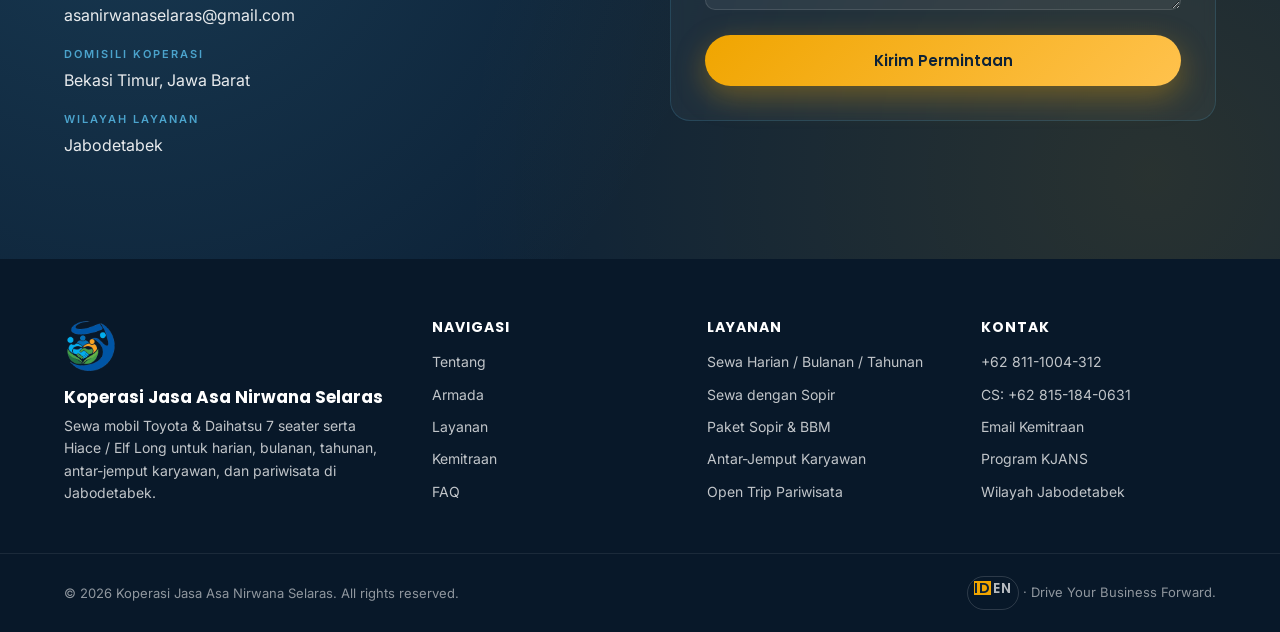
==== commit f19eec18: "Add Isuzu Elf and Toyota Hiace options with KJANS branded fleet imagery" ====
--- a/index.html
+++ b/index.html
@@ -1017,6 +1017,7 @@
     .fleet-category-card a { color: var(--gold-soft); font-weight: 700; font-size: 14px; margin-top: auto; width: fit-content; }
     .fleet-category-card a:hover { color: #fff; }
     .fleet-subtitle { margin: 0 0 24px; font-size: 23px; color: var(--navy-dark); }
+    .fleet-subtitle--groups { margin-top: 52px; }
 
     .fleet-card {
       background: #fff;
@@ -1952,6 +1953,26 @@
 <img src="/images/Innova_Zenix_Q_Hybrid.webp" alt="Rental Innova Zenix Q 2.0 Hybrid - Luxury Hybrid untuk Eksekutif Korporat" width="640" height="400" loading="lazy" />
               </div>
             </div>
+            <div class="swiper-slide">
+              <div class="car-card" data-name="Isuzu Elf" data-seats="16 Penumpang" data-fuel="Diesel" data-trans="Manual" data-class="Minibus Rombongan">
+                <img src="/images/isuzu_elf_kjans.webp" alt="Ilustrasi Isuzu Elf 16 penumpang dengan logo Asa Nirwana Selaras pada plat nomor" width="640" height="400" loading="lazy" />
+              </div>
+            </div>
+            <div class="swiper-slide">
+              <div class="car-card" data-name="Isuzu Elf Long" data-seats="20 Penumpang" data-fuel="Diesel" data-trans="Manual" data-class="Minibus Kapasitas Besar">
+                <img src="/images/isuzu_elf_long_kjans.webp" alt="Ilustrasi Isuzu Elf Long 20 penumpang dengan logo Asa Nirwana Selaras pada plat nomor" width="640" height="400" loading="lazy" />
+              </div>
+            </div>
+            <div class="swiper-slide">
+              <div class="car-card" data-name="Toyota Hiace Commuter" data-seats="16 Penumpang" data-fuel="Diesel" data-trans="Manual" data-class="Minibus Commuter">
+                <img src="/images/toyota_hiace_commuter_kjans.webp" alt="Ilustrasi Toyota Hiace Commuter dengan logo Asa Nirwana Selaras pada plat nomor" width="640" height="400" loading="lazy" />
+              </div>
+            </div>
+            <div class="swiper-slide">
+              <div class="car-card" data-name="Toyota Hiace Premio" data-seats="11 Penumpang" data-fuel="Diesel 2.8" data-trans="Manual" data-class="Minibus Premium">
+                <img src="/images/toyota_hiace_premio_kjans.webp" alt="Ilustrasi Toyota Hiace Premio dengan logo Asa Nirwana Selaras pada plat nomor" width="640" height="400" loading="lazy" />
+              </div>
+            </div>
           </div>
         </div>
         <button class="game-btn game-prev" aria-label="Sebelumnya">
@@ -2049,7 +2070,7 @@
           <span class="category-number">03 / ROMBONGAN</span>
           <svg class="category-icon" viewBox="0 0 24 24" fill="none" stroke="currentColor" stroke-width="1.6" aria-hidden="true"><rect x="2" y="5" width="20" height="13" rx="2"/><path d="M5 9h14M7 9v5m5-5v5m5-5v5M6 18v2m12-2v2"/></svg>
           <h3>Hiace / Elf Long</h3>
-          <p>Transportasi rombongan untuk kegiatan perusahaan, shuttle, dan wisata.</p>
+          <p>Pilihan Elf, Elf Long, Hiace Commuter, dan Hiace Premio untuk perusahaan, shuttle, dan wisata.</p>
           <a href="https://wa.me/628111004312?text=Halo%20KJANS%2C%20saya%20ingin%20tanya%20sewa%20Hiace%20atau%20Elf%20Long" target="_blank" rel="noopener">Tanya Armada &rarr;</a>
         </article>
       </div>
@@ -2143,6 +2164,69 @@
               <span>e-CVT</span>
             </div>
             <a href="https://wa.me/628111004312?text=Halo%20KJANS%2C%20saya%20ingin%20tanya%20harga%20Innova%20Zenix%20Q%202.0%20Hybrid" target="_blank" rel="noopener" class="btn-outline">Tanya Harga</a>
+          </div>
+        </div>
+      </div>
+      <h3 class="fleet-subtitle fleet-subtitle--groups">Contoh Unit Rombongan: Elf &amp; Hiace</h3>
+      <div class="fleet-grid" id="groupFleetGrid">
+        <div class="fleet-card" data-aos="fade-up" data-aos-delay="0">
+          <div class="fleet-img">
+            <img src="/images/isuzu_elf_fleet_kjans.webp" alt="Ilustrasi sewa Isuzu Elf 16 penumpang dengan plat logo Asa Nirwana Selaras" width="640" height="400" loading="lazy" />
+          </div>
+          <div class="fleet-body">
+            <span class="fleet-chip">Minibus Rombongan</span>
+            <h3>Isuzu Elf</h3>
+            <div class="fleet-specs">
+              <span>16 Penumpang</span><span>&middot;</span>
+              <span>Diesel</span><span>&middot;</span>
+              <span>Manual</span>
+            </div>
+            <a href="https://wa.me/628111004312?text=Halo%20KJANS%2C%20saya%20ingin%20tanya%20harga%20sewa%20Isuzu%20Elf" target="_blank" rel="noopener" class="btn-outline">Tanya Harga</a>
+          </div>
+        </div>
+        <div class="fleet-card" data-aos="fade-up" data-aos-delay="80">
+          <div class="fleet-img">
+            <img src="/images/isuzu_elf_long_fleet_kjans.webp" alt="Ilustrasi sewa Isuzu Elf Long 20 penumpang dengan plat logo Asa Nirwana Selaras" width="640" height="400" loading="lazy" />
+          </div>
+          <div class="fleet-body">
+            <span class="fleet-chip">Minibus Kapasitas Besar</span>
+            <h3>Isuzu Elf Long</h3>
+            <div class="fleet-specs">
+              <span>20 Penumpang</span><span>&middot;</span>
+              <span>Diesel</span><span>&middot;</span>
+              <span>Manual</span>
+            </div>
+            <a href="https://wa.me/628111004312?text=Halo%20KJANS%2C%20saya%20ingin%20tanya%20harga%20sewa%20Isuzu%20Elf%20Long" target="_blank" rel="noopener" class="btn-outline">Tanya Harga</a>
+          </div>
+        </div>
+        <div class="fleet-card" data-aos="fade-up" data-aos-delay="160">
+          <div class="fleet-img">
+            <img src="/images/toyota_hiace_commuter_fleet_kjans.webp" alt="Ilustrasi sewa Toyota Hiace Commuter dengan plat logo Asa Nirwana Selaras" width="640" height="400" loading="lazy" />
+          </div>
+          <div class="fleet-body">
+            <span class="fleet-chip">Minibus Commuter</span>
+            <h3>Toyota Hiace Commuter</h3>
+            <div class="fleet-specs">
+              <span>16 Penumpang</span><span>&middot;</span>
+              <span>Diesel</span><span>&middot;</span>
+              <span>Manual</span>
+            </div>
+            <a href="https://wa.me/628111004312?text=Halo%20KJANS%2C%20saya%20ingin%20tanya%20harga%20sewa%20Toyota%20Hiace%20Commuter" target="_blank" rel="noopener" class="btn-outline">Tanya Harga</a>
+          </div>
+        </div>
+        <div class="fleet-card" data-aos="fade-up" data-aos-delay="240">
+          <div class="fleet-img">
+            <img src="/images/toyota_hiace_premio_fleet_kjans.webp" alt="Ilustrasi sewa Toyota Hiace Premio dengan plat logo Asa Nirwana Selaras" width="640" height="400" loading="lazy" />
+          </div>
+          <div class="fleet-body">
+            <span class="fleet-chip">Minibus Premium</span>
+            <h3>Toyota Hiace Premio</h3>
+            <div class="fleet-specs">
+              <span>11 Penumpang</span><span>&middot;</span>
+              <span>Diesel 2.8</span><span>&middot;</span>
+              <span>Manual</span>
+            </div>
+            <a href="https://wa.me/628111004312?text=Halo%20KJANS%2C%20saya%20ingin%20tanya%20harga%20sewa%20Toyota%20Hiace%20Premio" target="_blank" rel="noopener" class="btn-outline">Tanya Harga</a>
           </div>
         </div>
       </div>
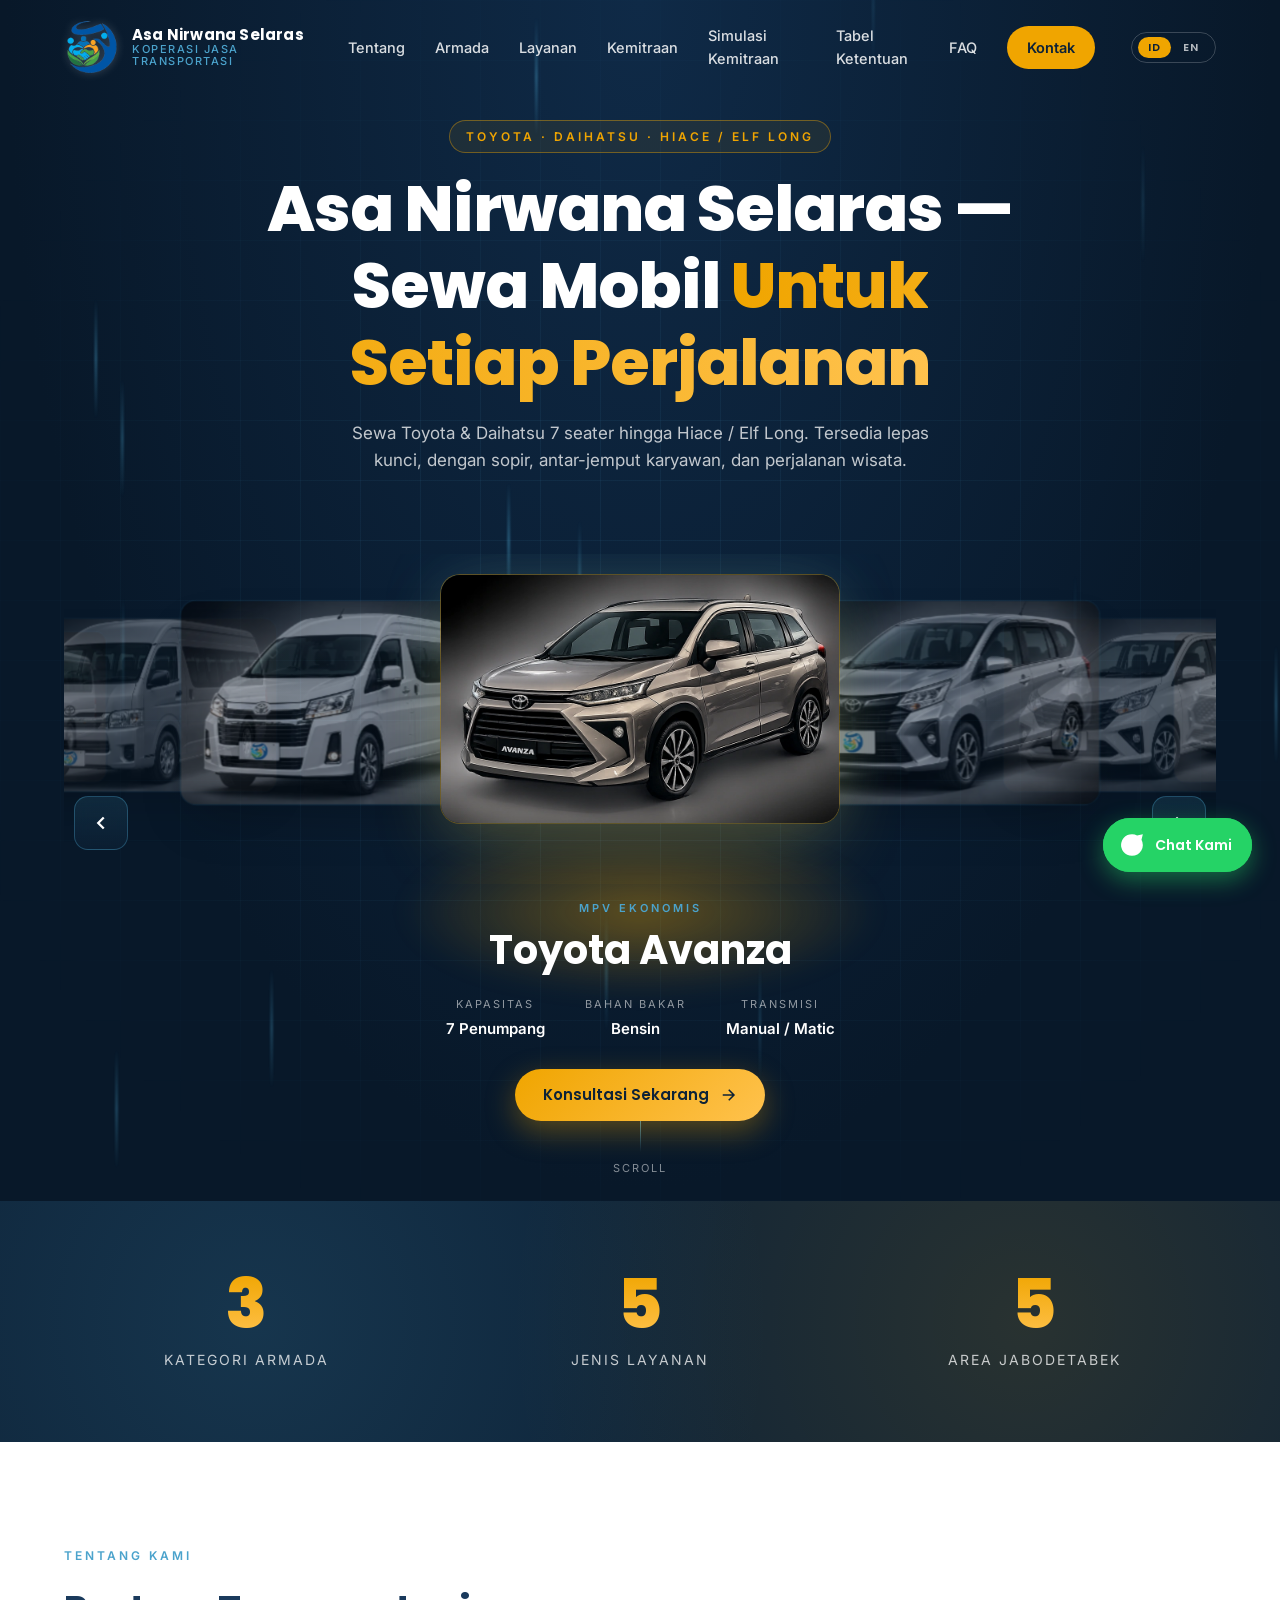
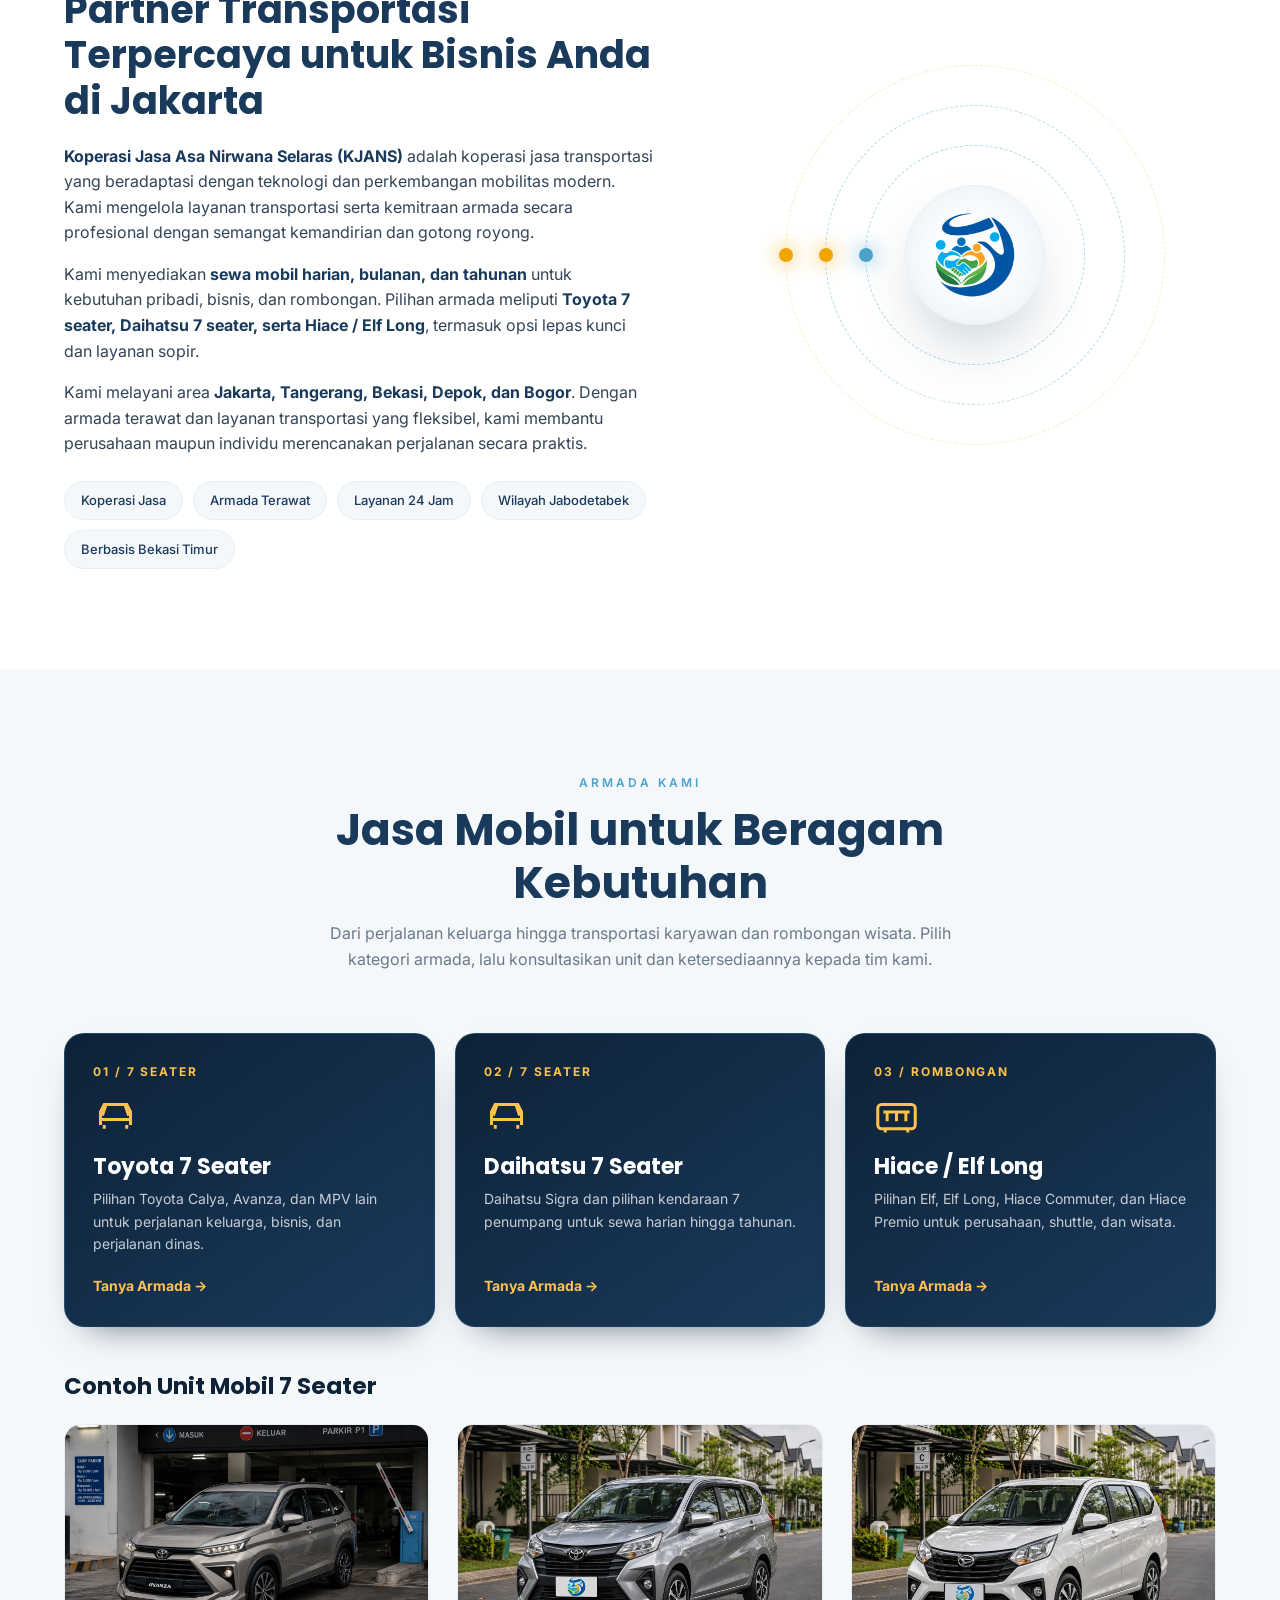
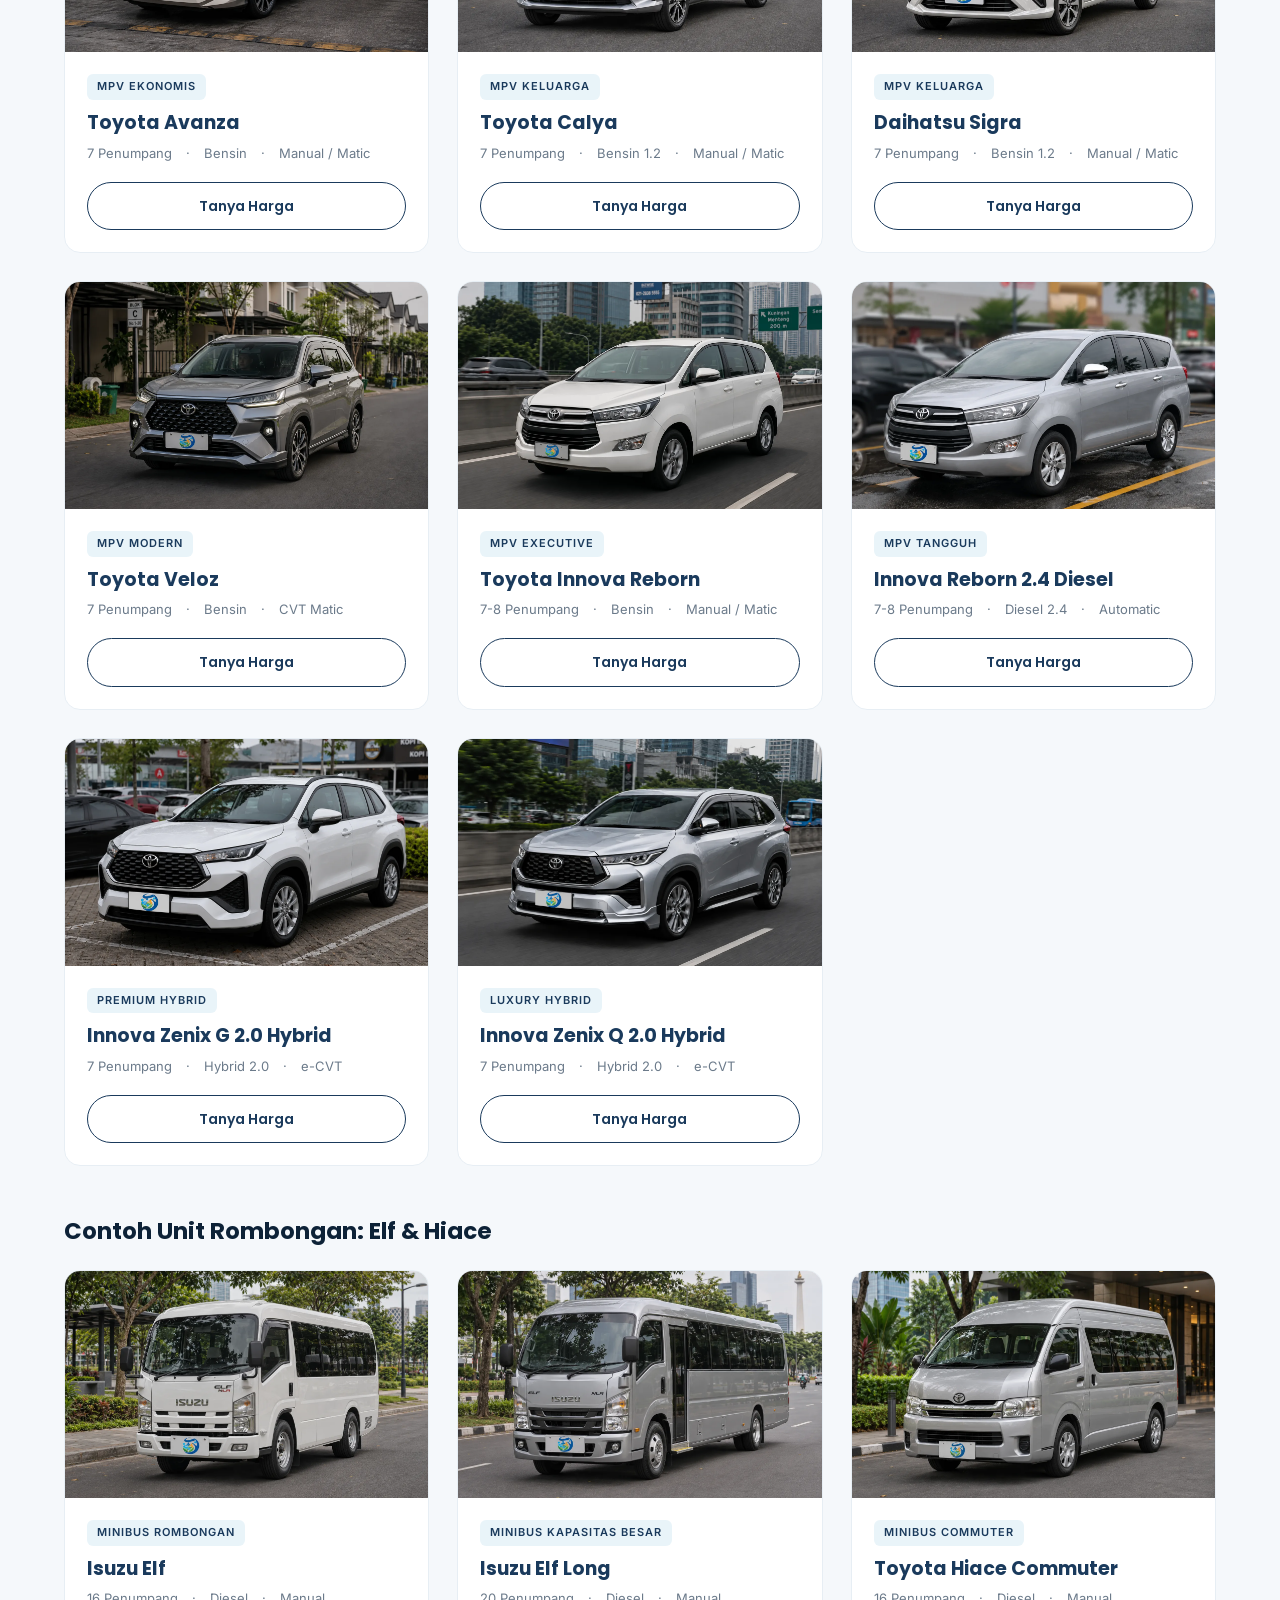
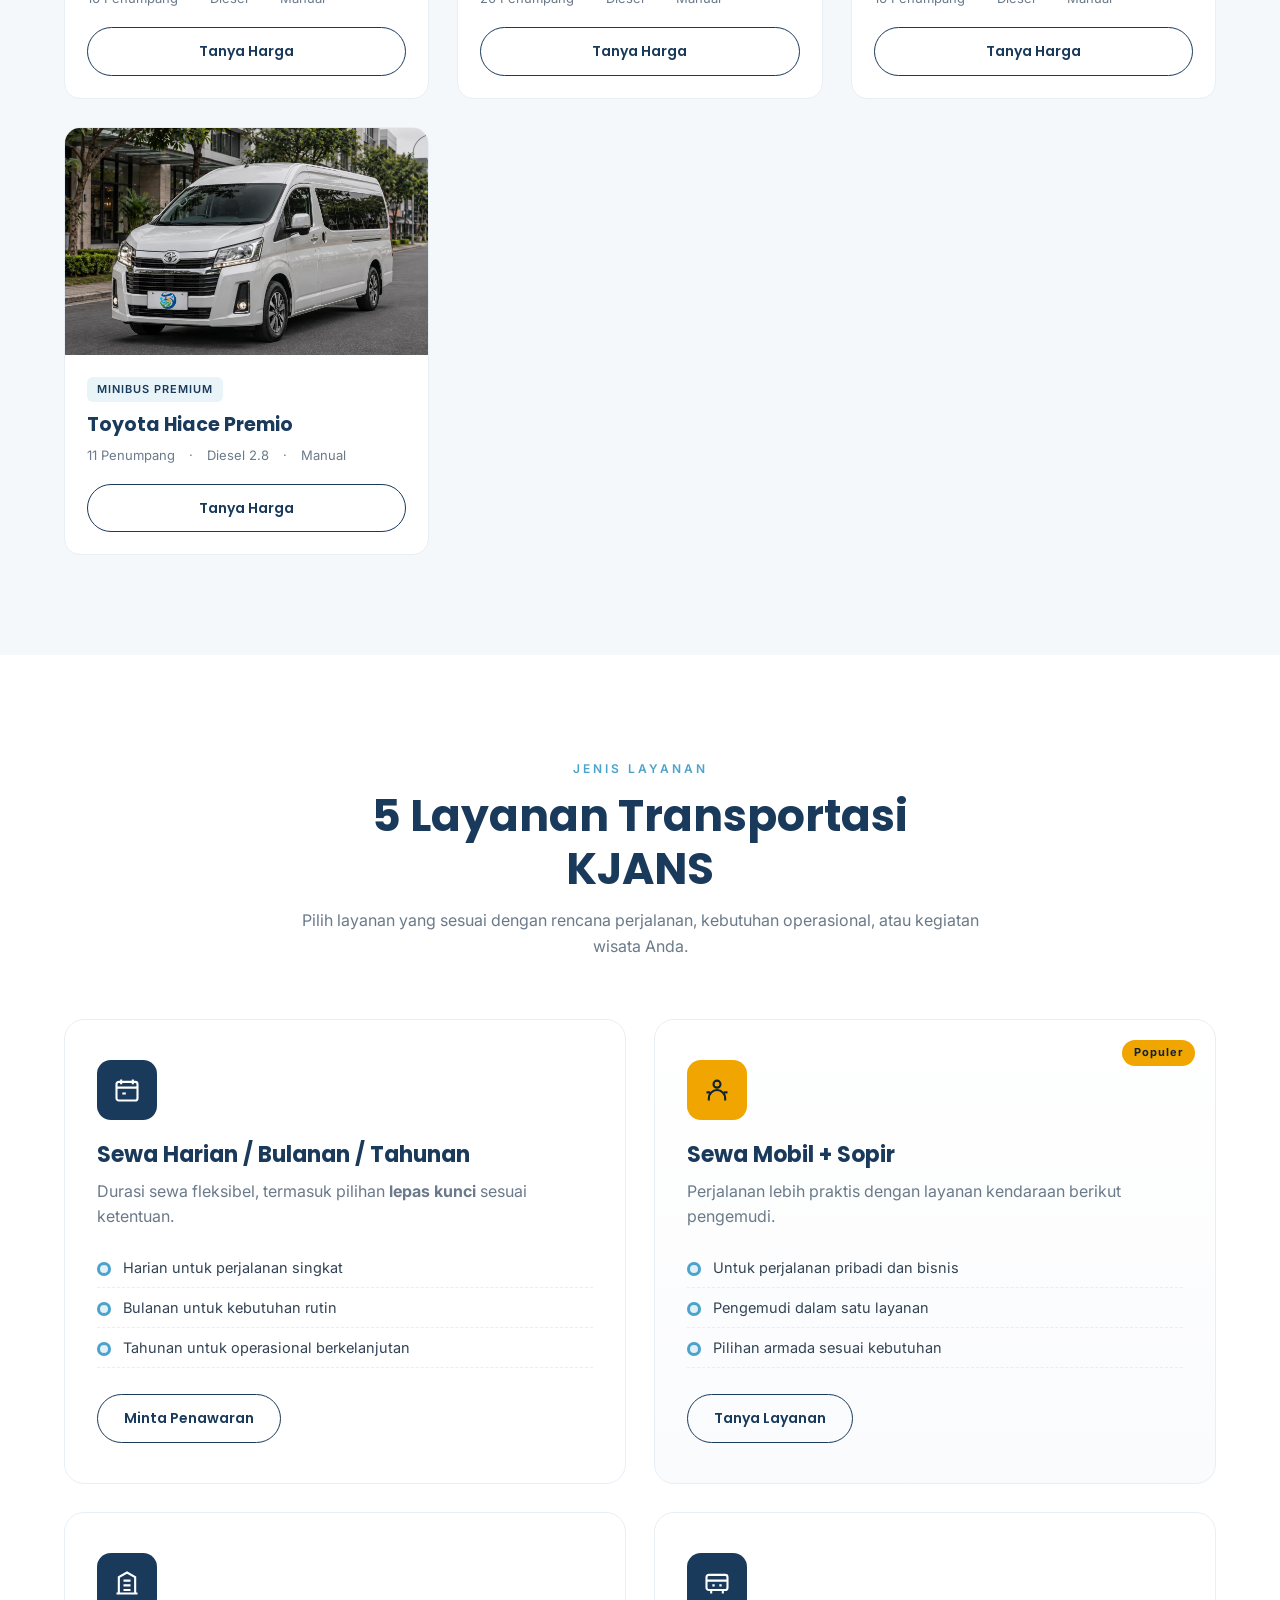
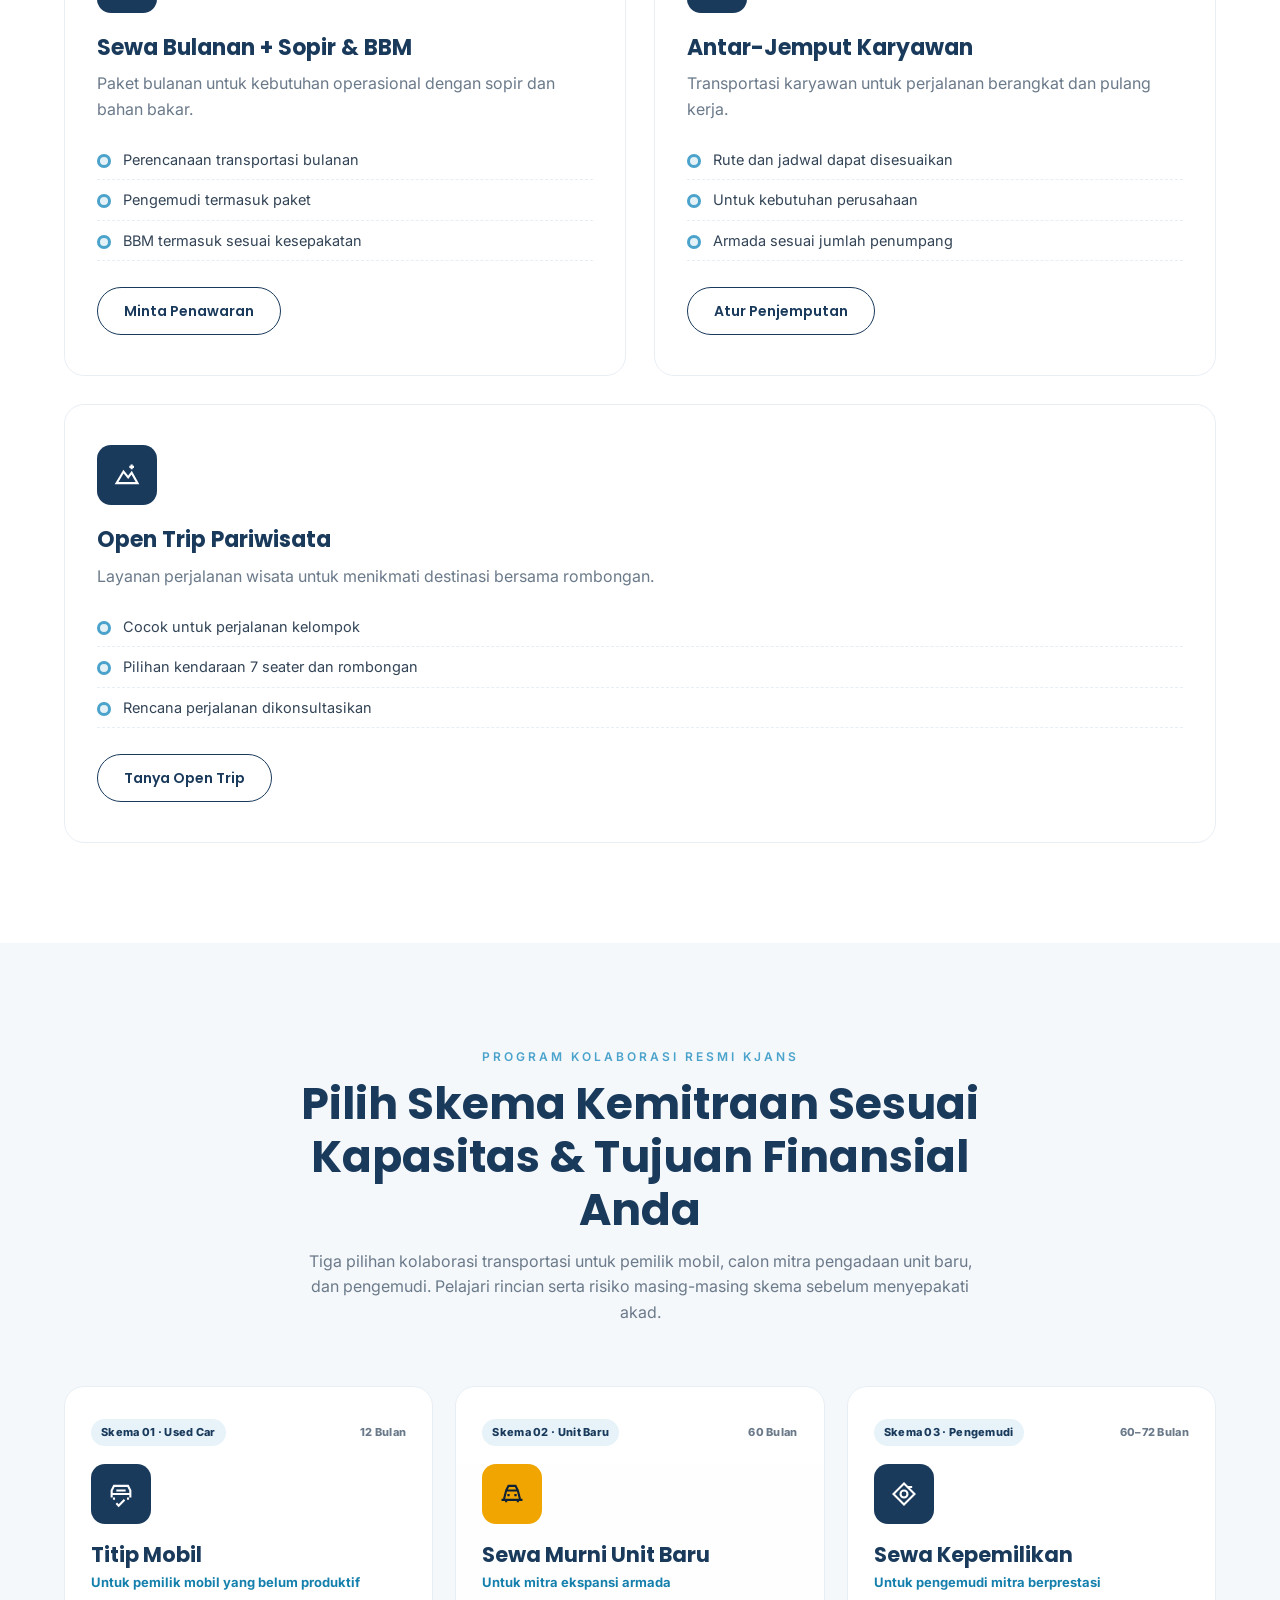
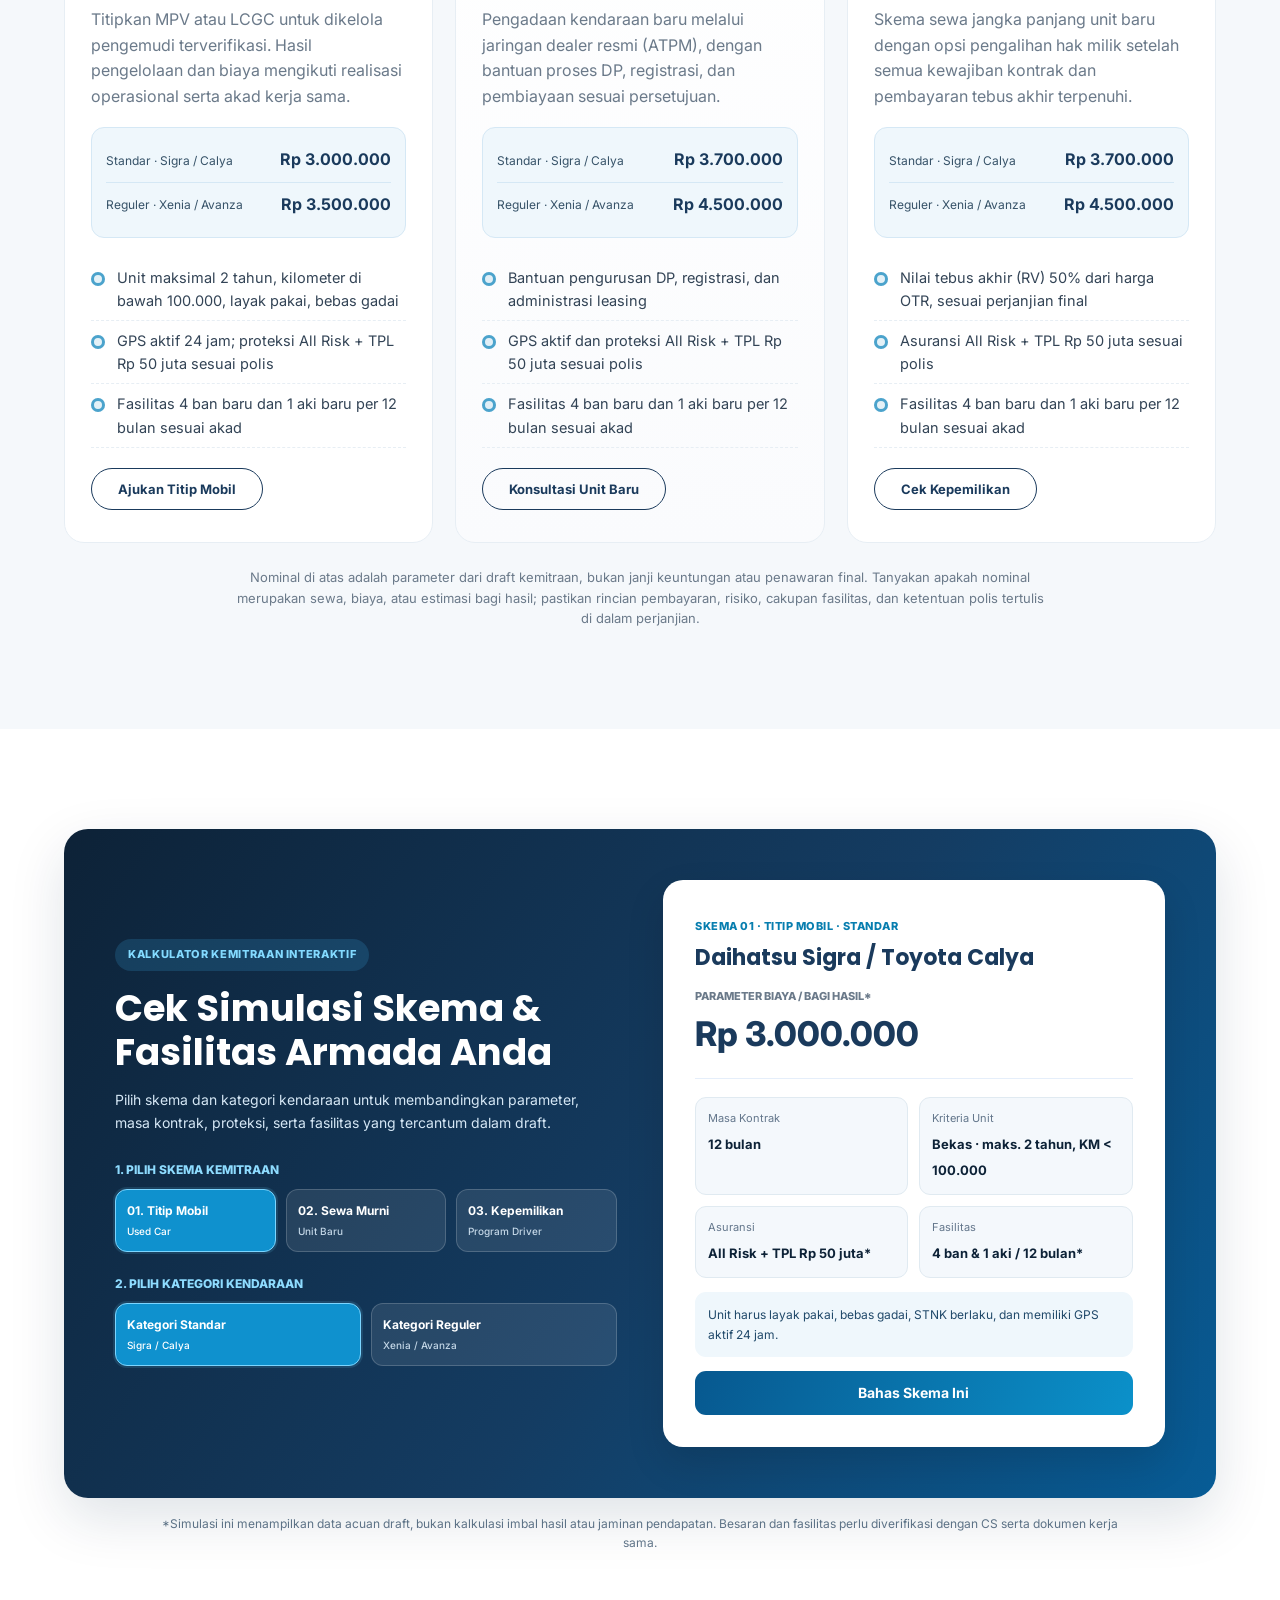
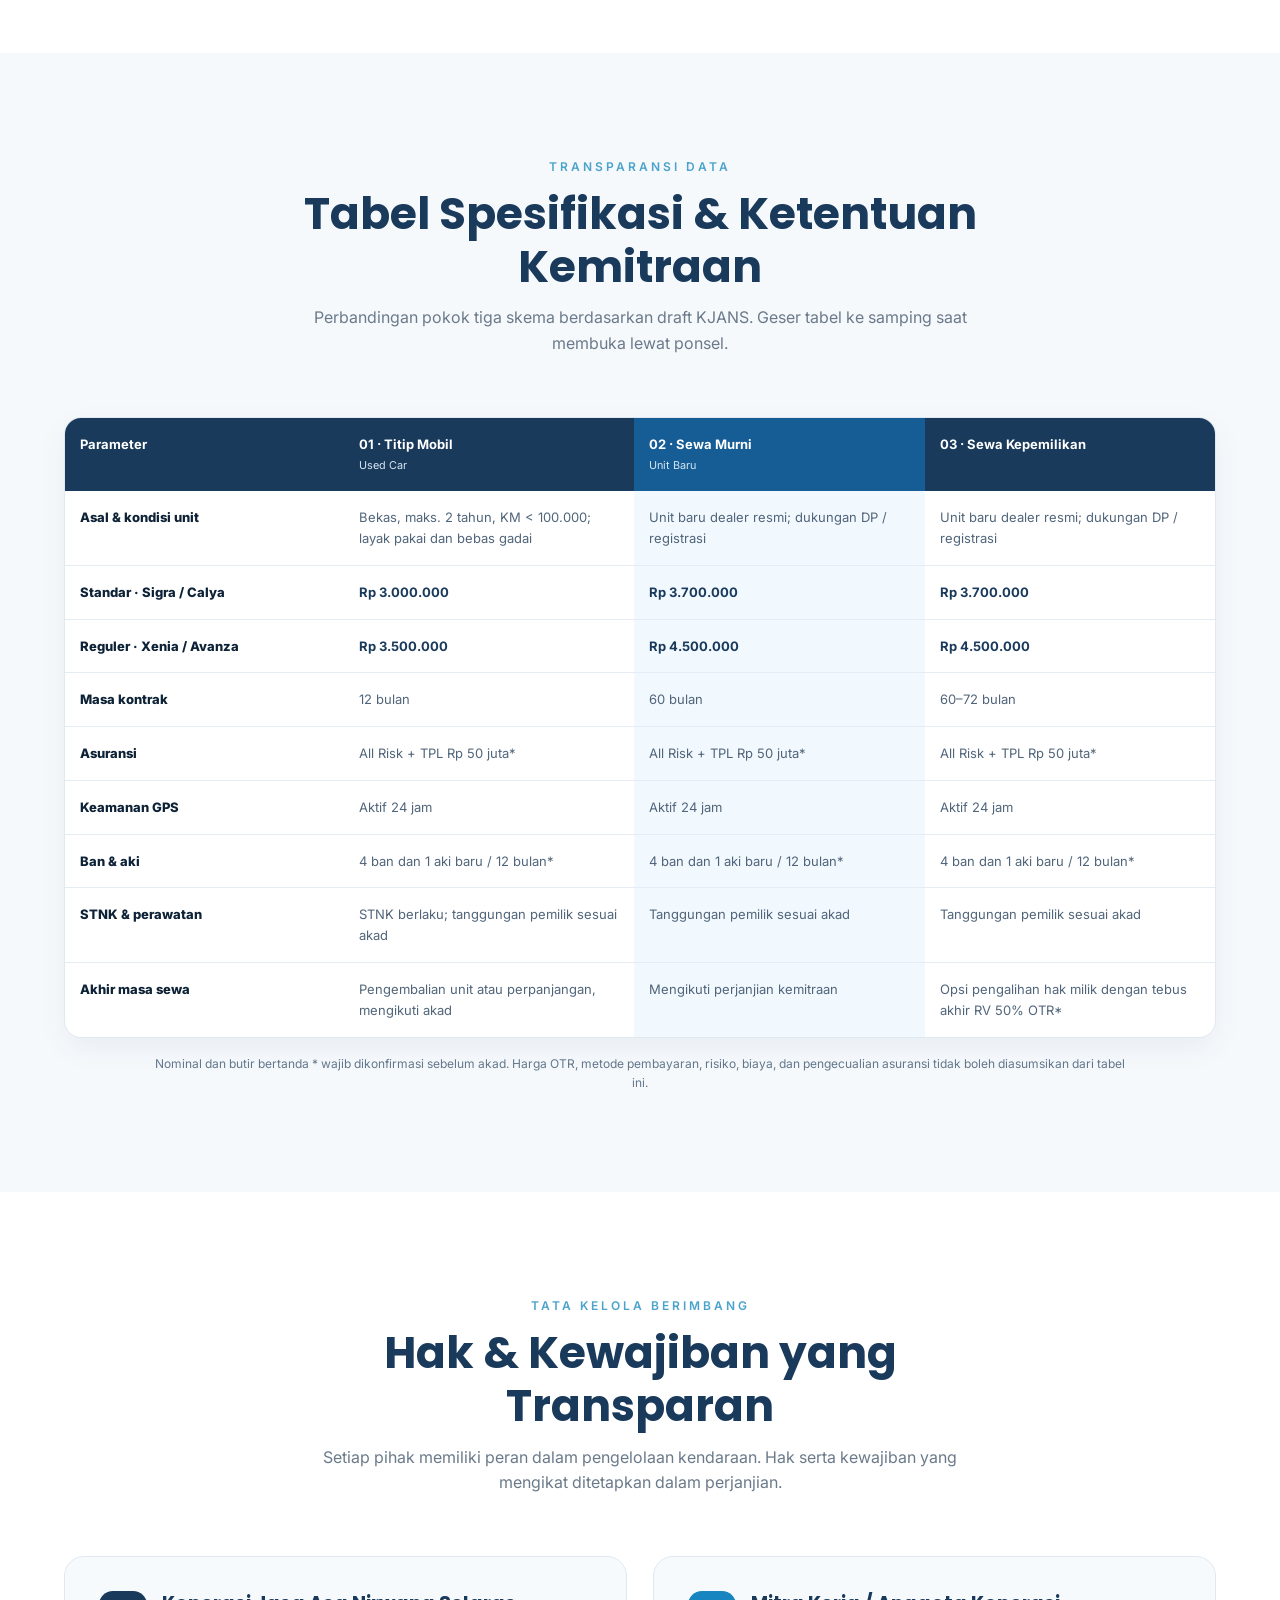
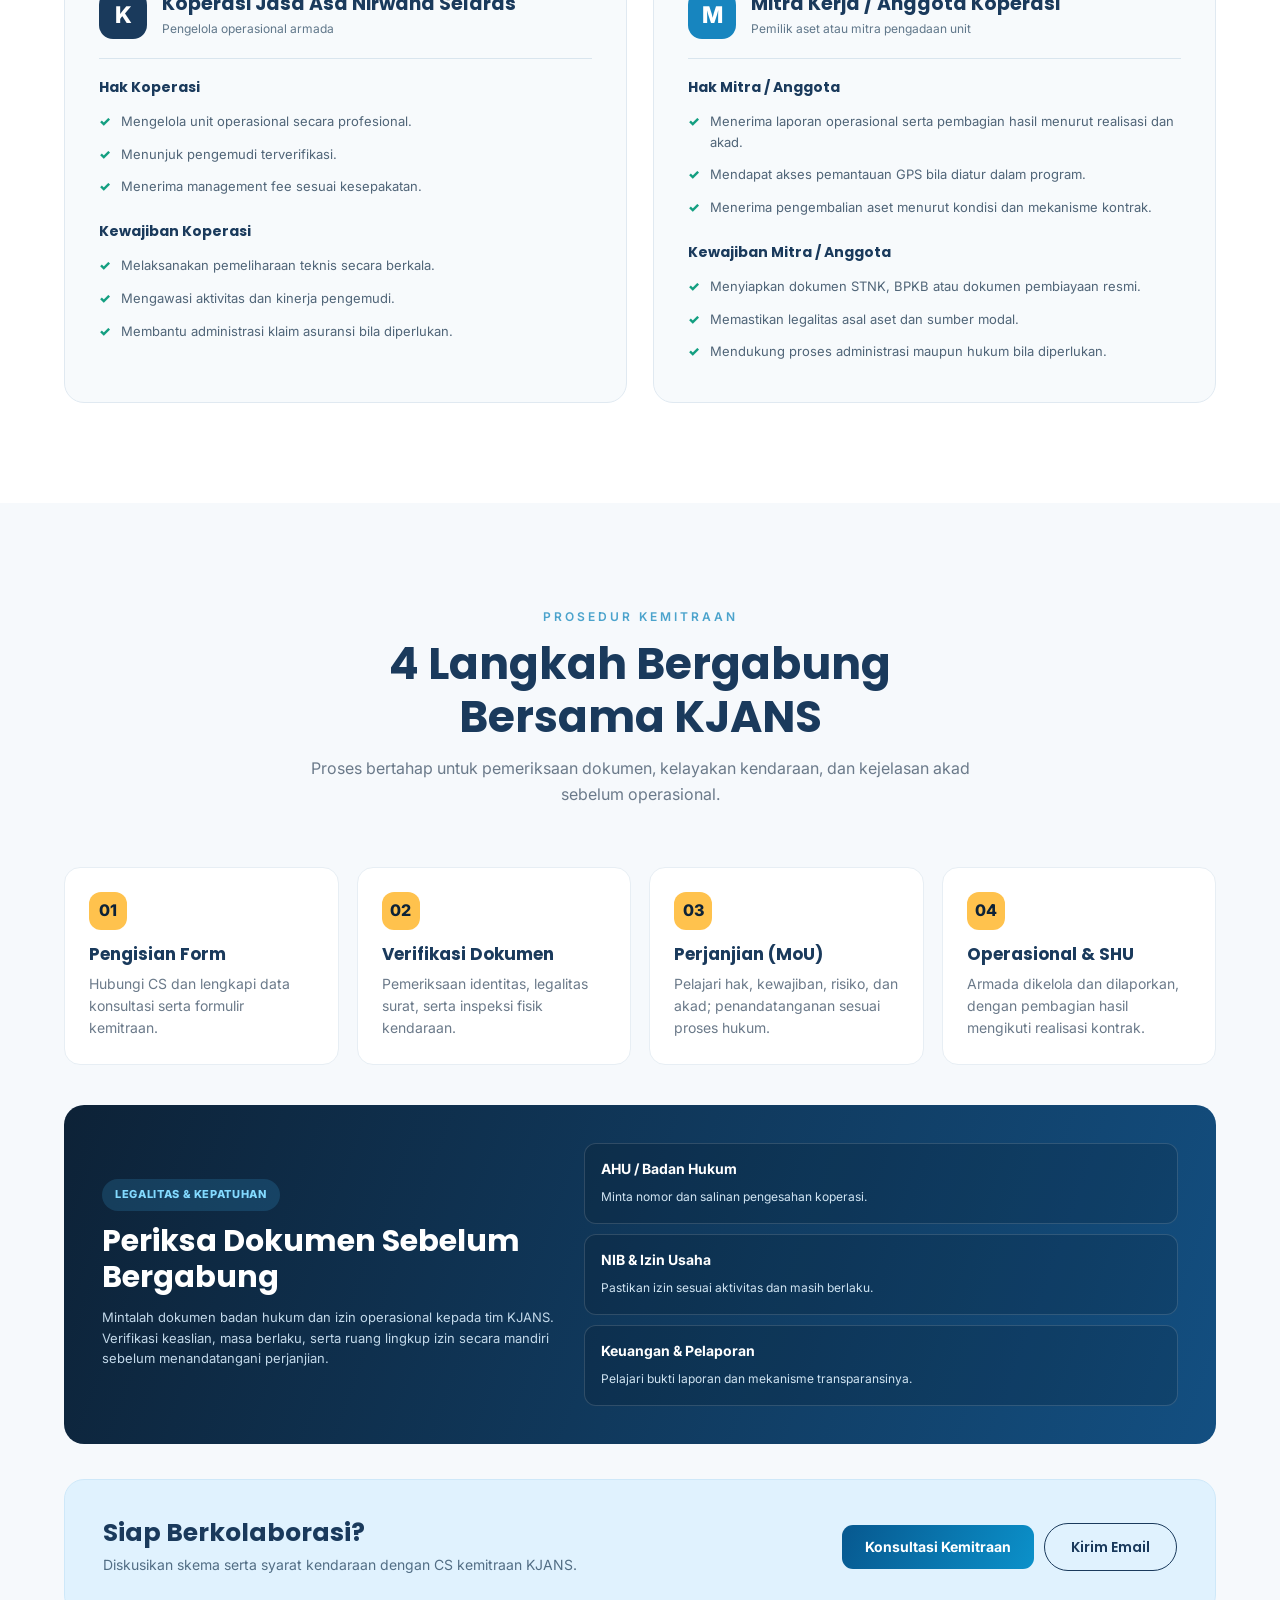
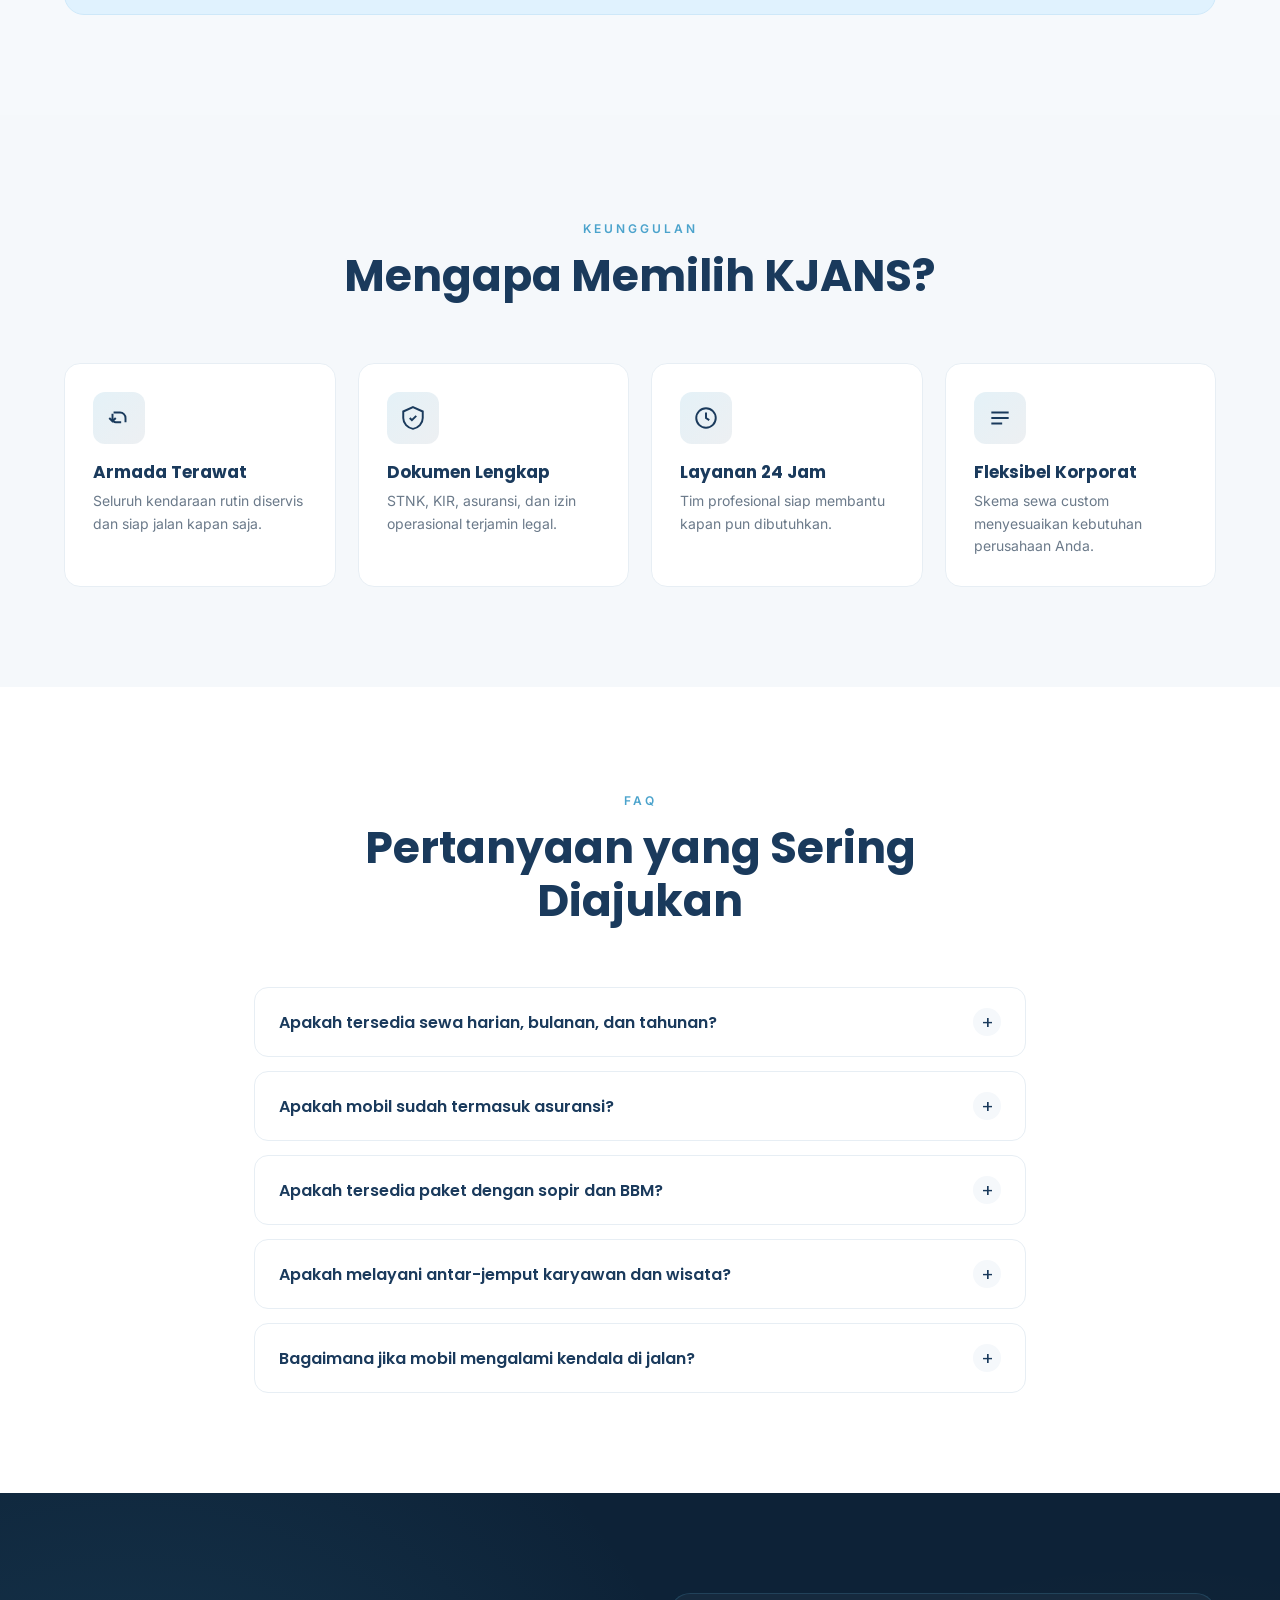
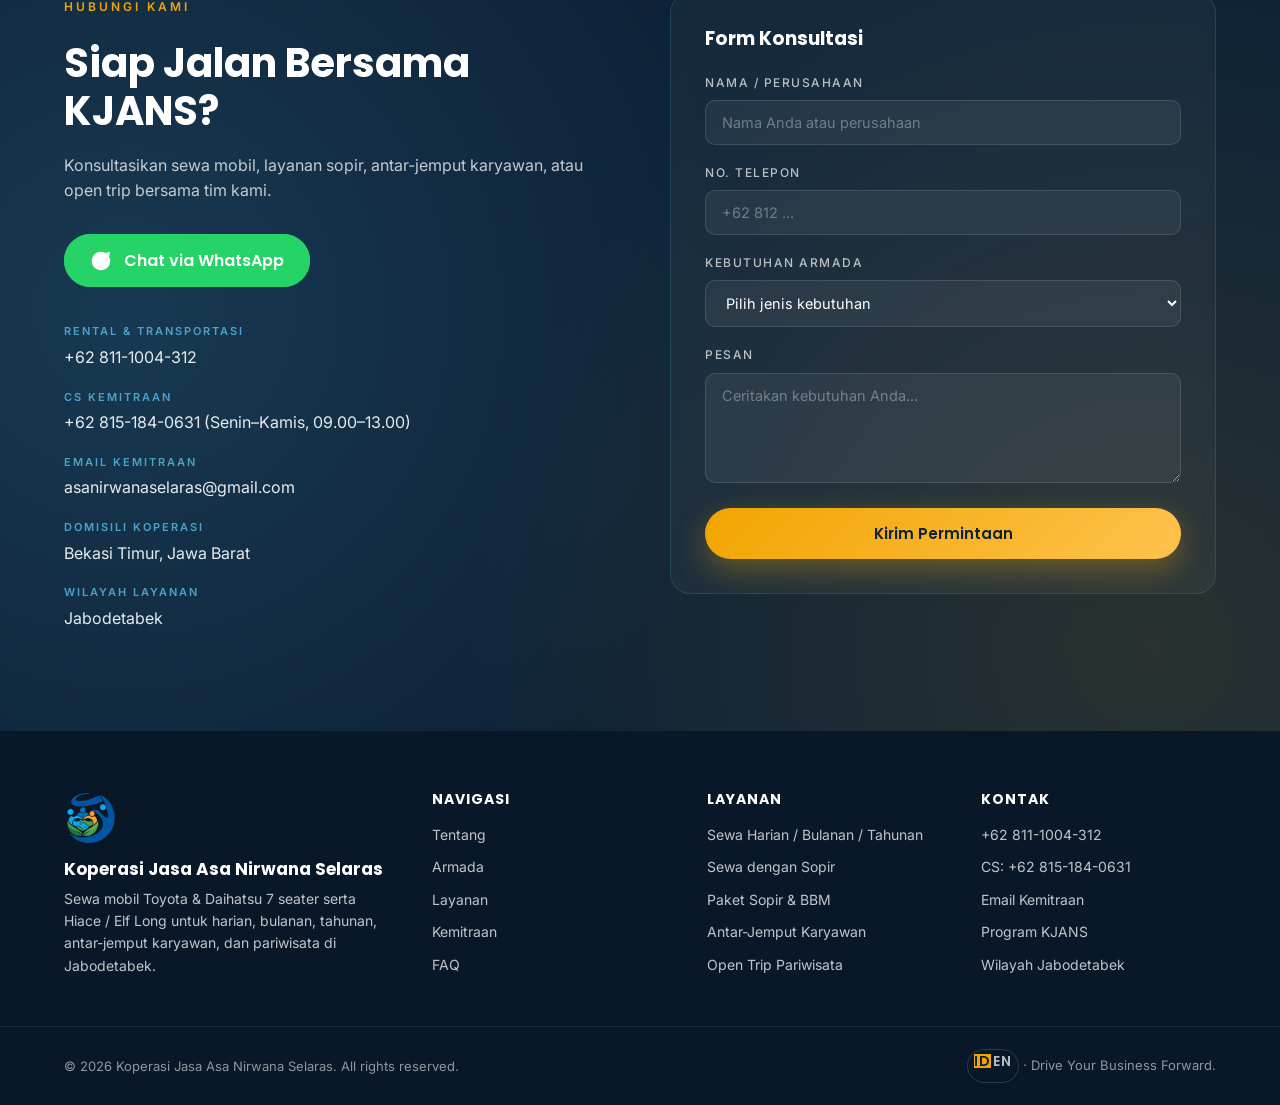
==== commit 5d98b332: "Add Toyota Calya and Daihatsu Sigra to fleet carousel and gallery" ====
--- a/index.html
+++ b/index.html
@@ -1929,6 +1929,16 @@
               </div>
             </div>
             <div class="swiper-slide">
+              <div class="car-card" data-name="Toyota Calya" data-seats="7 Penumpang" data-fuel="Bensin 1.2" data-trans="Manual / Matic" data-class="MPV Keluarga">
+                <img src="/images/toyota_calya_kjans.webp" alt="Ilustrasi Toyota Calya 7 penumpang dengan logo Asa Nirwana Selaras pada plat nomor" width="640" height="400" loading="lazy" />
+              </div>
+            </div>
+            <div class="swiper-slide">
+              <div class="car-card" data-name="Daihatsu Sigra" data-seats="7 Penumpang" data-fuel="Bensin 1.2" data-trans="Manual / Matic" data-class="MPV Keluarga">
+                <img src="/images/daihatsu_sigra_kjans.webp" alt="Ilustrasi Daihatsu Sigra 7 penumpang dengan logo Asa Nirwana Selaras pada plat nomor" width="640" height="400" loading="lazy" />
+              </div>
+            </div>
+            <div class="swiper-slide">
               <div class="car-card" data-name="Toyota Veloz" data-seats="7 Penumpang" data-fuel="Bensin" data-trans="CVT Matic" data-class="MPV Modern">
 <img src="/images/toyota_veloz.webp" alt="Rental Toyota Veloz - MPV Modern CVT Matic 7 Penumpang" width="640" height="400" loading="lazy" />
               </div>
@@ -2056,14 +2066,14 @@
           <span class="category-number">01 / 7 SEATER</span>
           <svg class="category-icon" viewBox="0 0 24 24" fill="none" stroke="currentColor" stroke-width="1.6" aria-hidden="true"><path d="M4 16V9l2-4h12l2 4v7M4 13h16M6 16v2m12-2v2M7 10h.01M17 10h.01"/><path d="M7 5l-2 6m12-6 2 6"/></svg>
           <h3>Toyota 7 Seater</h3>
-          <p>MPV untuk perjalanan keluarga, operasional bisnis, dan perjalanan dinas.</p>
+          <p>Pilihan Toyota Calya, Avanza, dan MPV lain untuk perjalanan keluarga, bisnis, dan perjalanan dinas.</p>
           <a href="https://wa.me/628111004312?text=Halo%20KJANS%2C%20saya%20ingin%20tanya%20sewa%20Toyota%207%20seater" target="_blank" rel="noopener">Tanya Armada &rarr;</a>
         </article>
         <article class="fleet-category-card" data-aos="fade-up" data-aos-delay="80">
           <span class="category-number">02 / 7 SEATER</span>
           <svg class="category-icon" viewBox="0 0 24 24" fill="none" stroke="currentColor" stroke-width="1.6" aria-hidden="true"><path d="M4 16V9l2-4h12l2 4v7M4 13h16M6 16v2m12-2v2M7 10h.01M17 10h.01"/><path d="M7 5l-2 6m12-6 2 6"/></svg>
           <h3>Daihatsu 7 Seater</h3>
-          <p>Pilihan kendaraan 7 penumpang untuk sewa harian hingga tahunan.</p>
+          <p>Daihatsu Sigra dan pilihan kendaraan 7 penumpang untuk sewa harian hingga tahunan.</p>
           <a href="https://wa.me/628111004312?text=Halo%20KJANS%2C%20saya%20ingin%20tanya%20sewa%20Daihatsu%207%20seater" target="_blank" rel="noopener">Tanya Armada &rarr;</a>
         </article>
         <article class="fleet-category-card" data-aos="fade-up" data-aos-delay="160">
@@ -2074,7 +2084,7 @@
           <a href="https://wa.me/628111004312?text=Halo%20KJANS%2C%20saya%20ingin%20tanya%20sewa%20Hiace%20atau%20Elf%20Long" target="_blank" rel="noopener">Tanya Armada &rarr;</a>
         </article>
       </div>
-      <h3 class="fleet-subtitle">Contoh Unit Toyota 7 Seater</h3>
+      <h3 class="fleet-subtitle">Contoh Unit Mobil 7 Seater</h3>
       <div class="fleet-grid" id="fleetGrid">
         <div class="fleet-card" data-aos="fade-up" data-aos-delay="0">
           <div class="fleet-img">
@@ -2089,6 +2099,36 @@
               <span>Manual / Matic</span>
             </div>
             <a href="https://wa.me/628111004312?text=Halo%20KJANS%2C%20saya%20ingin%20tanya%20harga%20Toyota%20Avanza" target="_blank" rel="noopener" class="btn-outline">Tanya Harga</a>
+          </div>
+        </div>
+        <div class="fleet-card" data-aos="fade-up" data-aos-delay="80">
+          <div class="fleet-img">
+            <img src="/images/toyota_calya_fleet_kjans.webp" alt="Ilustrasi sewa Toyota Calya 7 penumpang dengan plat logo Asa Nirwana Selaras" width="640" height="400" loading="lazy" />
+          </div>
+          <div class="fleet-body">
+            <span class="fleet-chip">MPV Keluarga</span>
+            <h3>Toyota Calya</h3>
+            <div class="fleet-specs">
+              <span>7 Penumpang</span><span>&middot;</span>
+              <span>Bensin 1.2</span><span>&middot;</span>
+              <span>Manual / Matic</span>
+            </div>
+            <a href="https://wa.me/628111004312?text=Halo%20KJANS%2C%20saya%20ingin%20tanya%20harga%20sewa%20Toyota%20Calya" target="_blank" rel="noopener" class="btn-outline">Tanya Harga</a>
+          </div>
+        </div>
+        <div class="fleet-card" data-aos="fade-up" data-aos-delay="160">
+          <div class="fleet-img">
+            <img src="/images/daihatsu_sigra_fleet_kjans.webp" alt="Ilustrasi sewa Daihatsu Sigra 7 penumpang dengan plat logo Asa Nirwana Selaras" width="640" height="400" loading="lazy" />
+          </div>
+          <div class="fleet-body">
+            <span class="fleet-chip">MPV Keluarga</span>
+            <h3>Daihatsu Sigra</h3>
+            <div class="fleet-specs">
+              <span>7 Penumpang</span><span>&middot;</span>
+              <span>Bensin 1.2</span><span>&middot;</span>
+              <span>Manual / Matic</span>
+            </div>
+            <a href="https://wa.me/628111004312?text=Halo%20KJANS%2C%20saya%20ingin%20tanya%20harga%20sewa%20Daihatsu%20Sigra" target="_blank" rel="noopener" class="btn-outline">Tanya Harga</a>
           </div>
         </div>
         <div class="fleet-card" data-aos="fade-up" data-aos-delay="80">
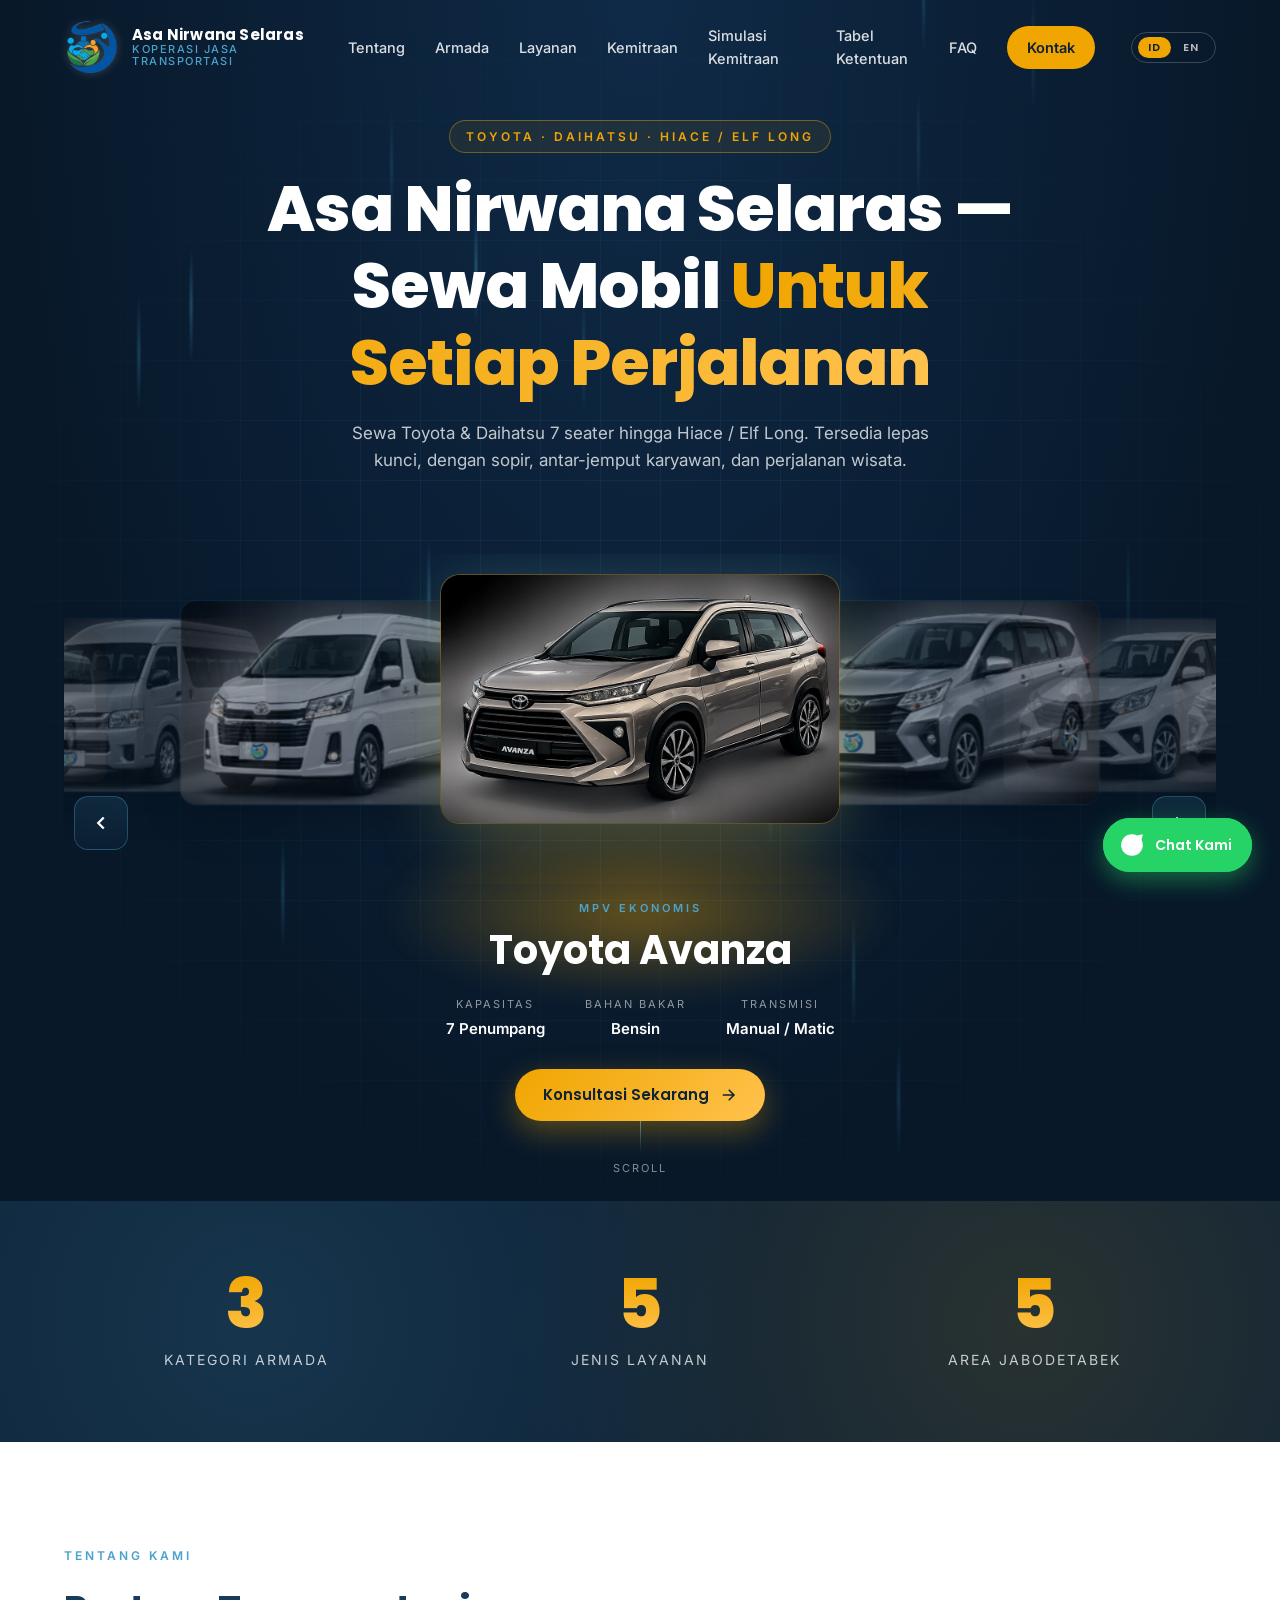
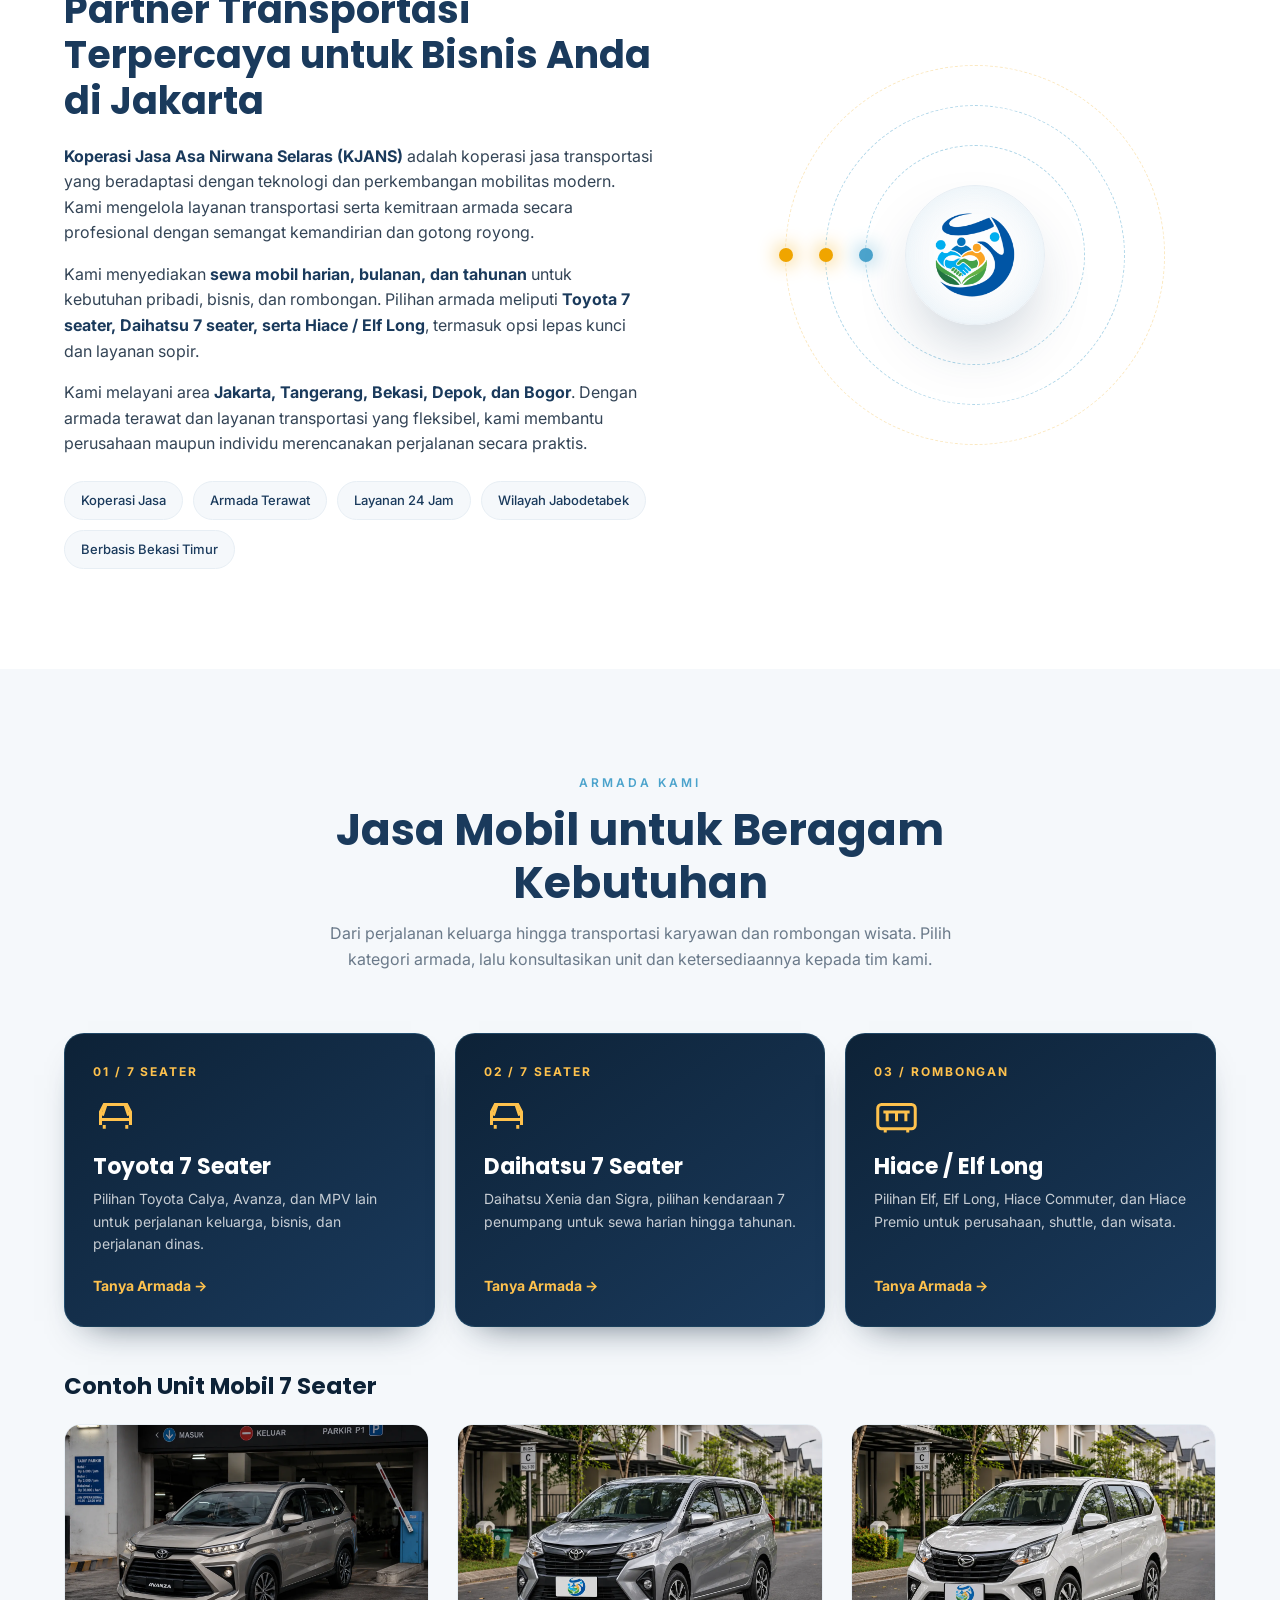
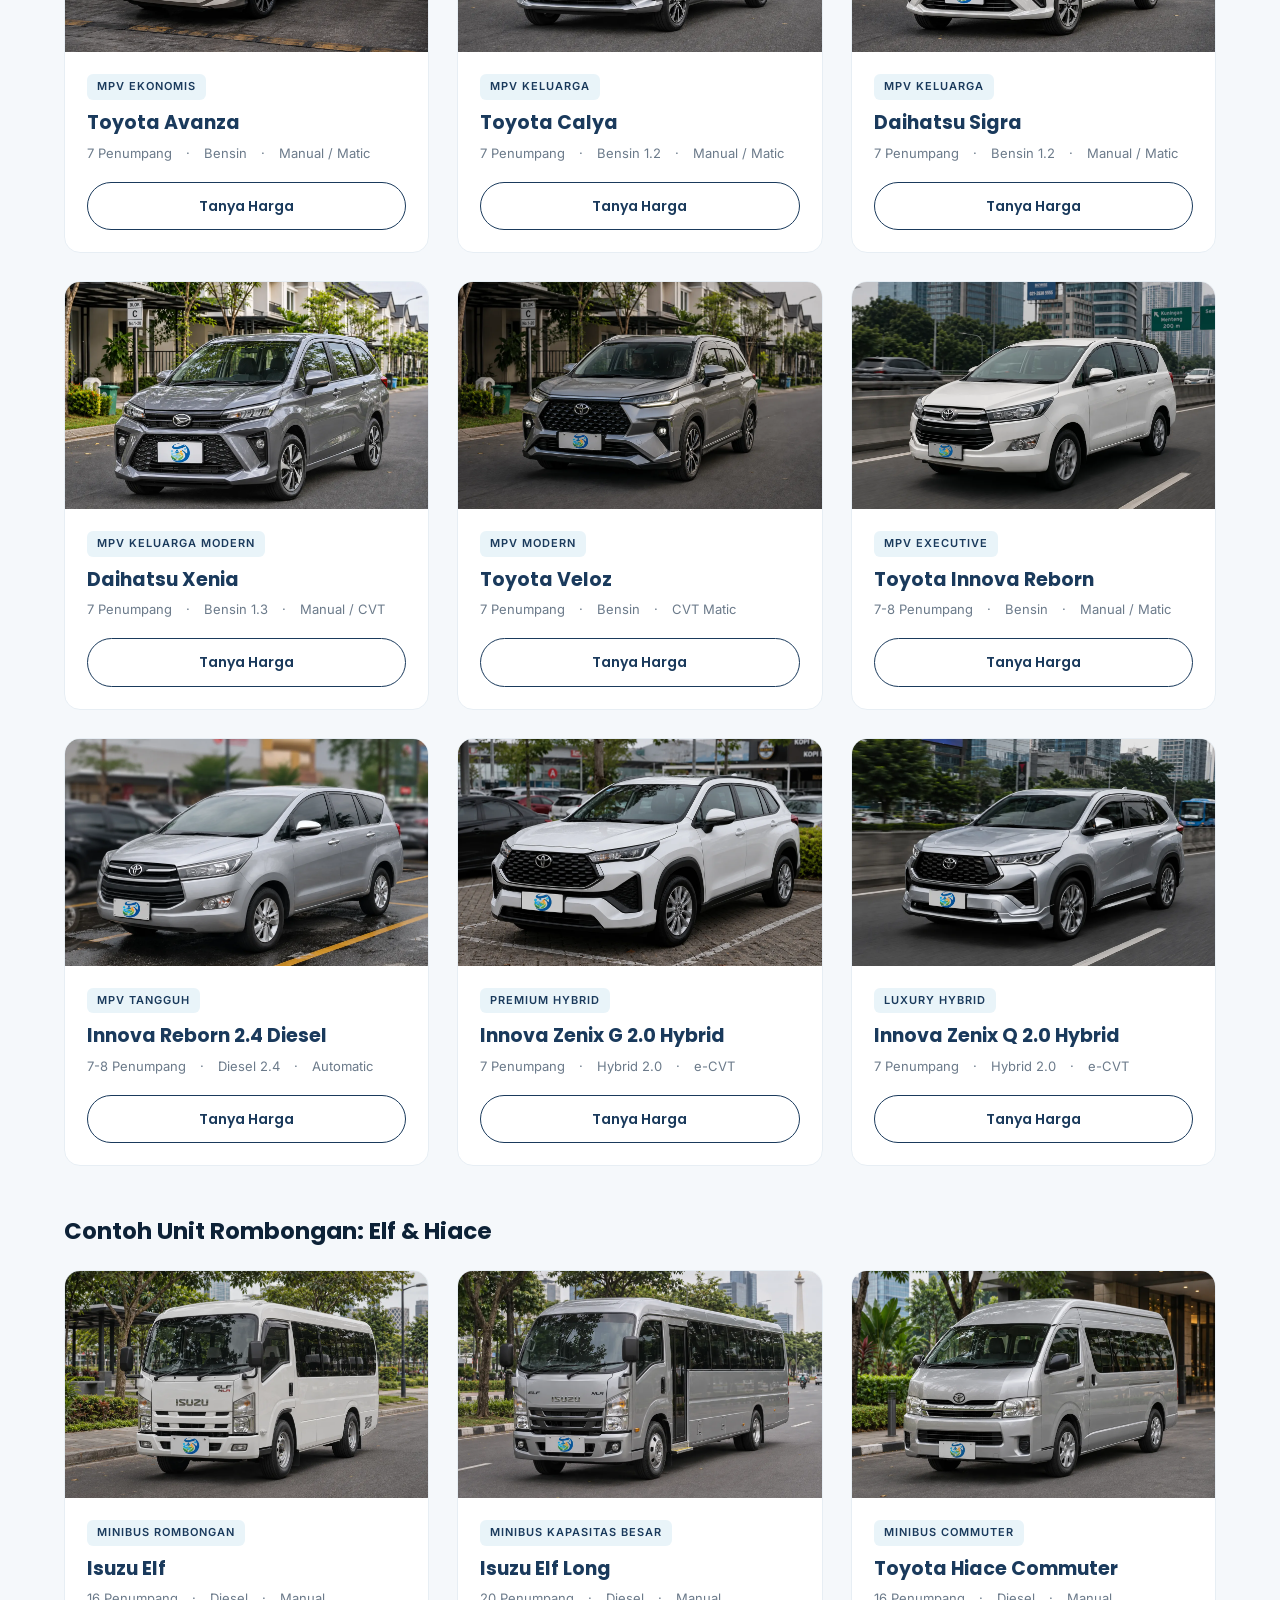
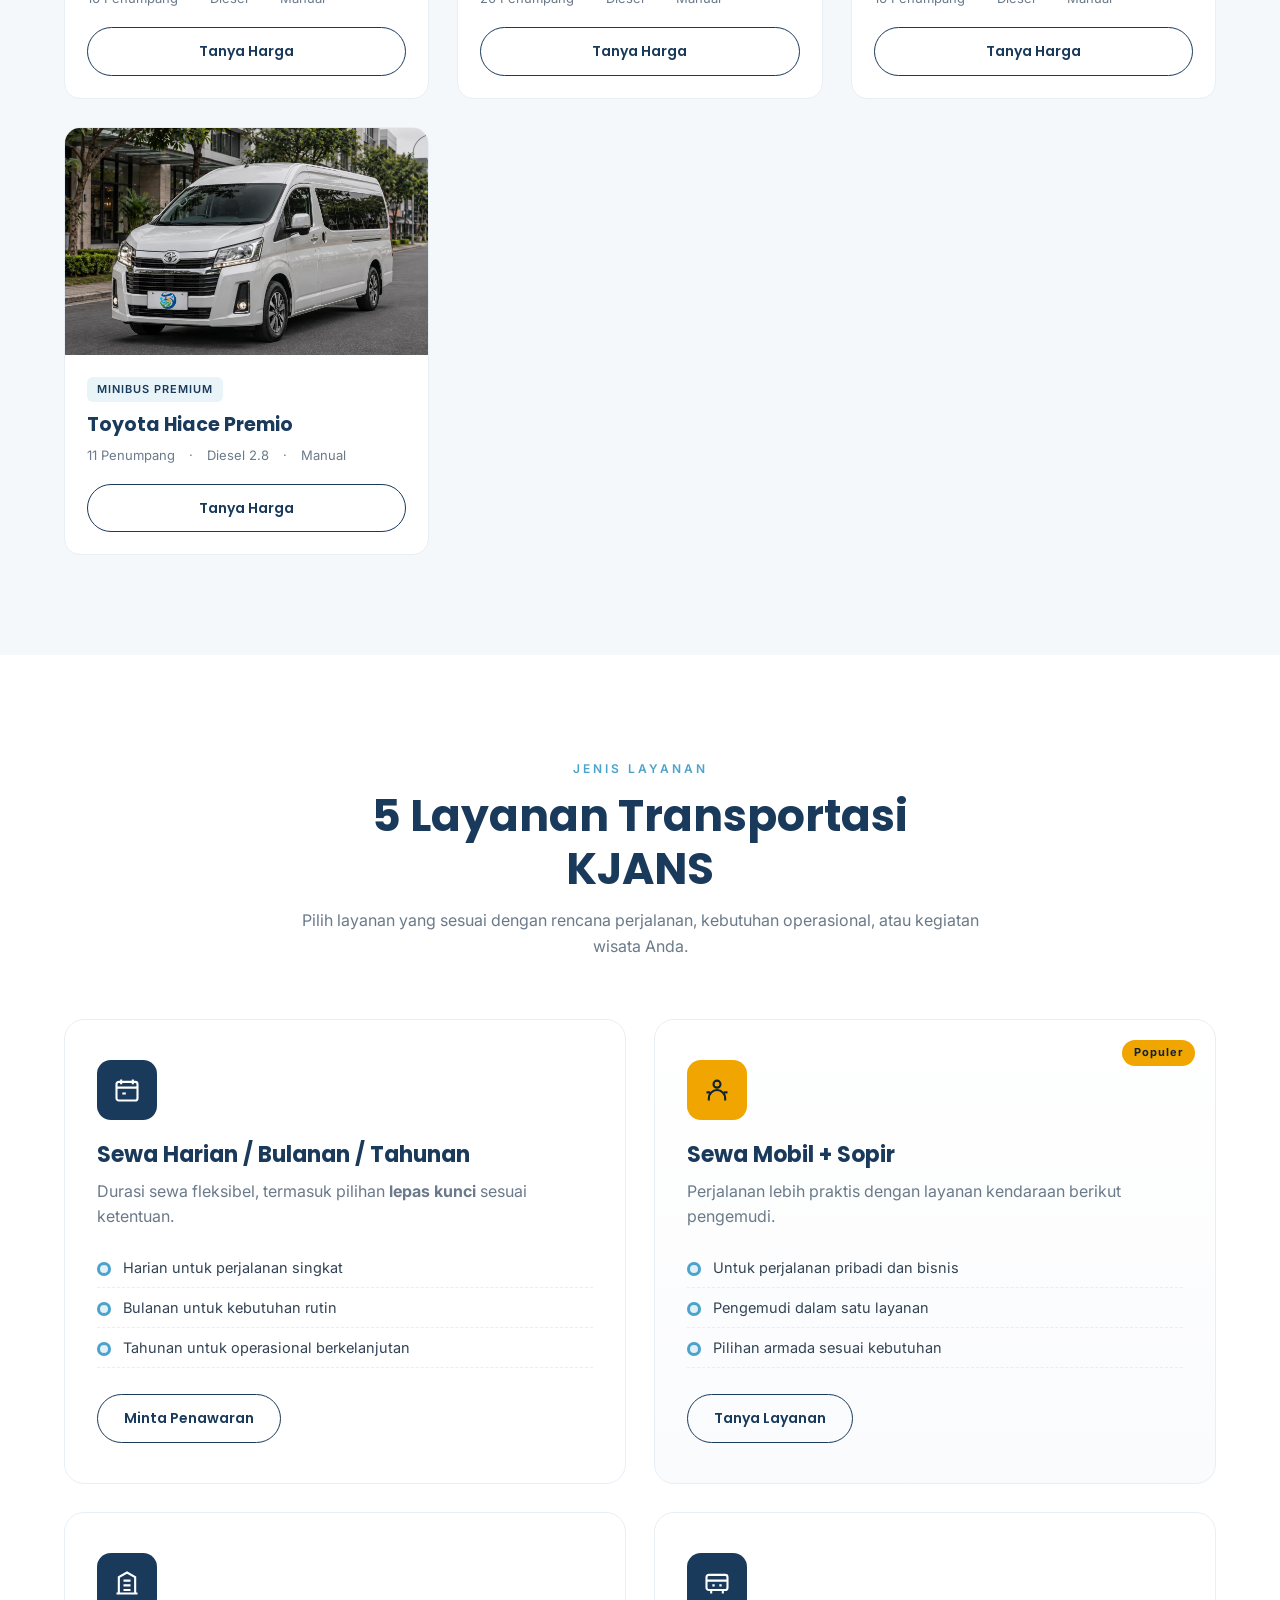
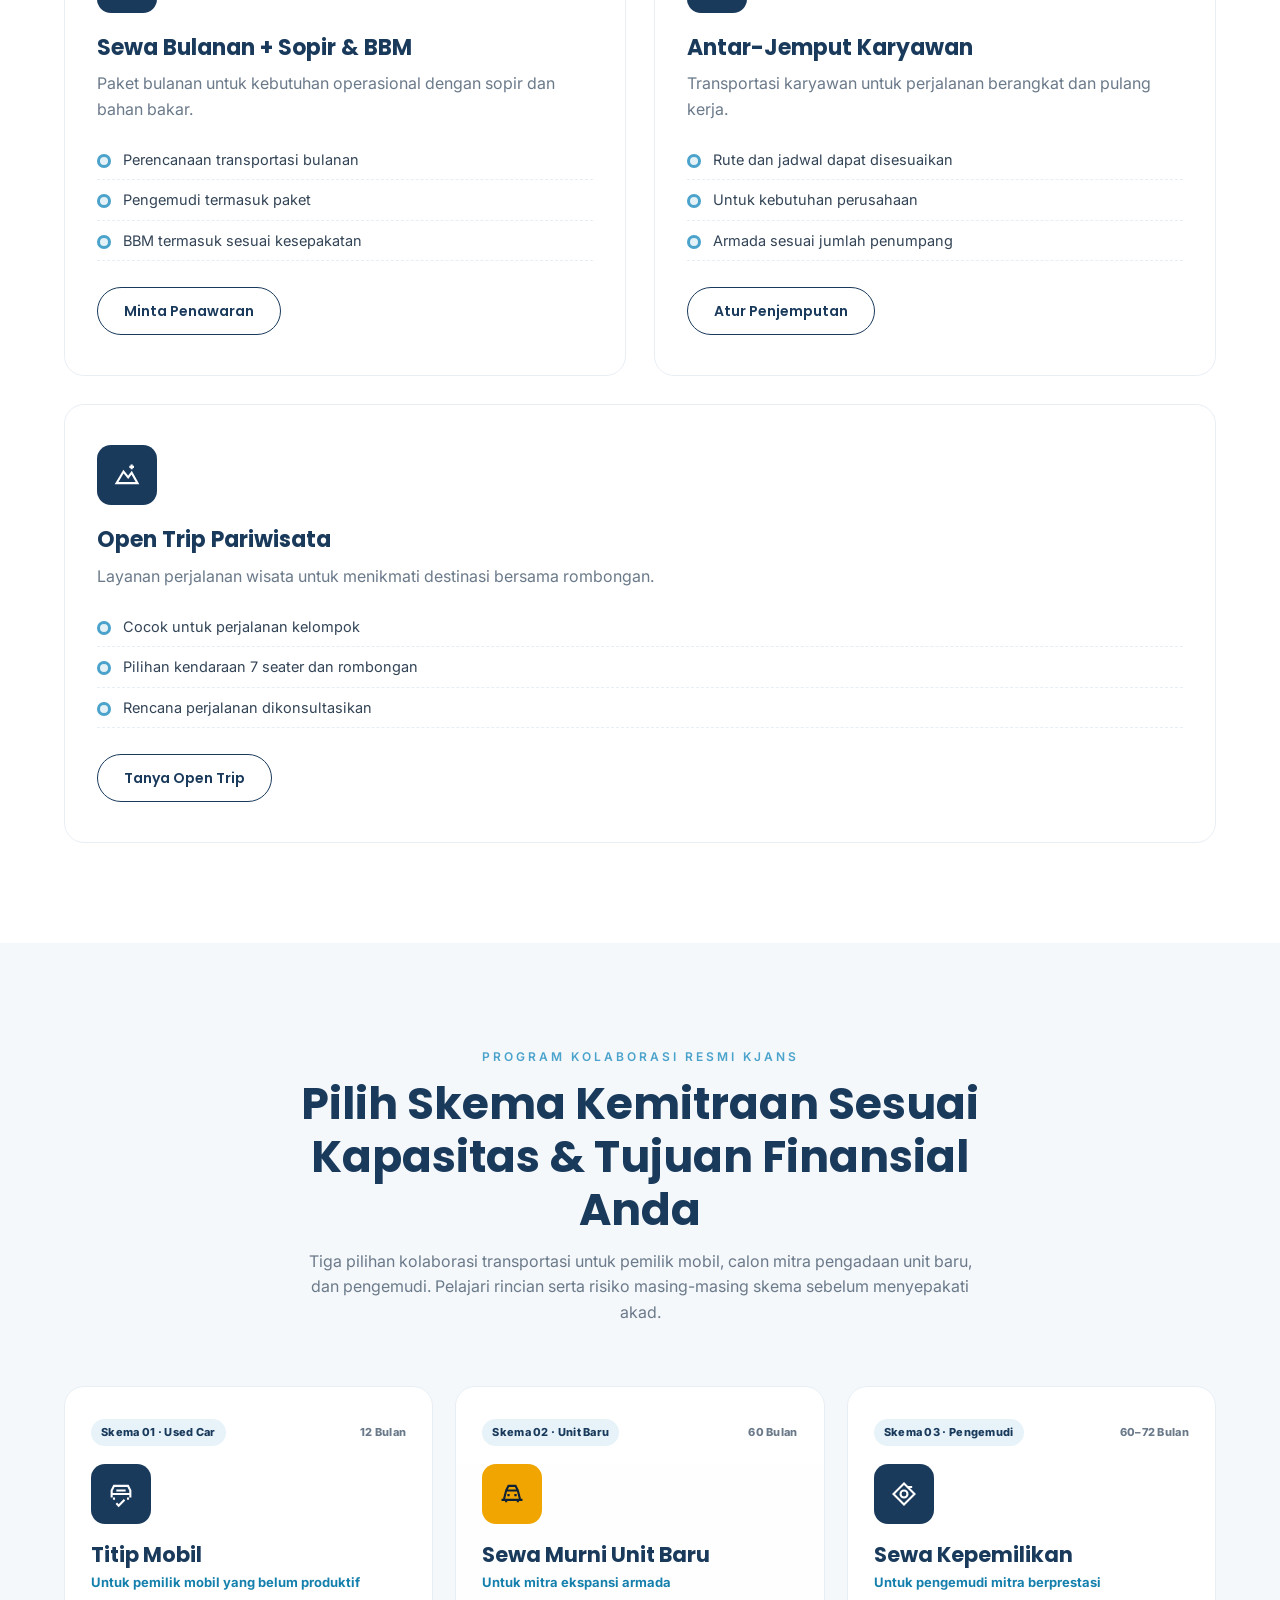
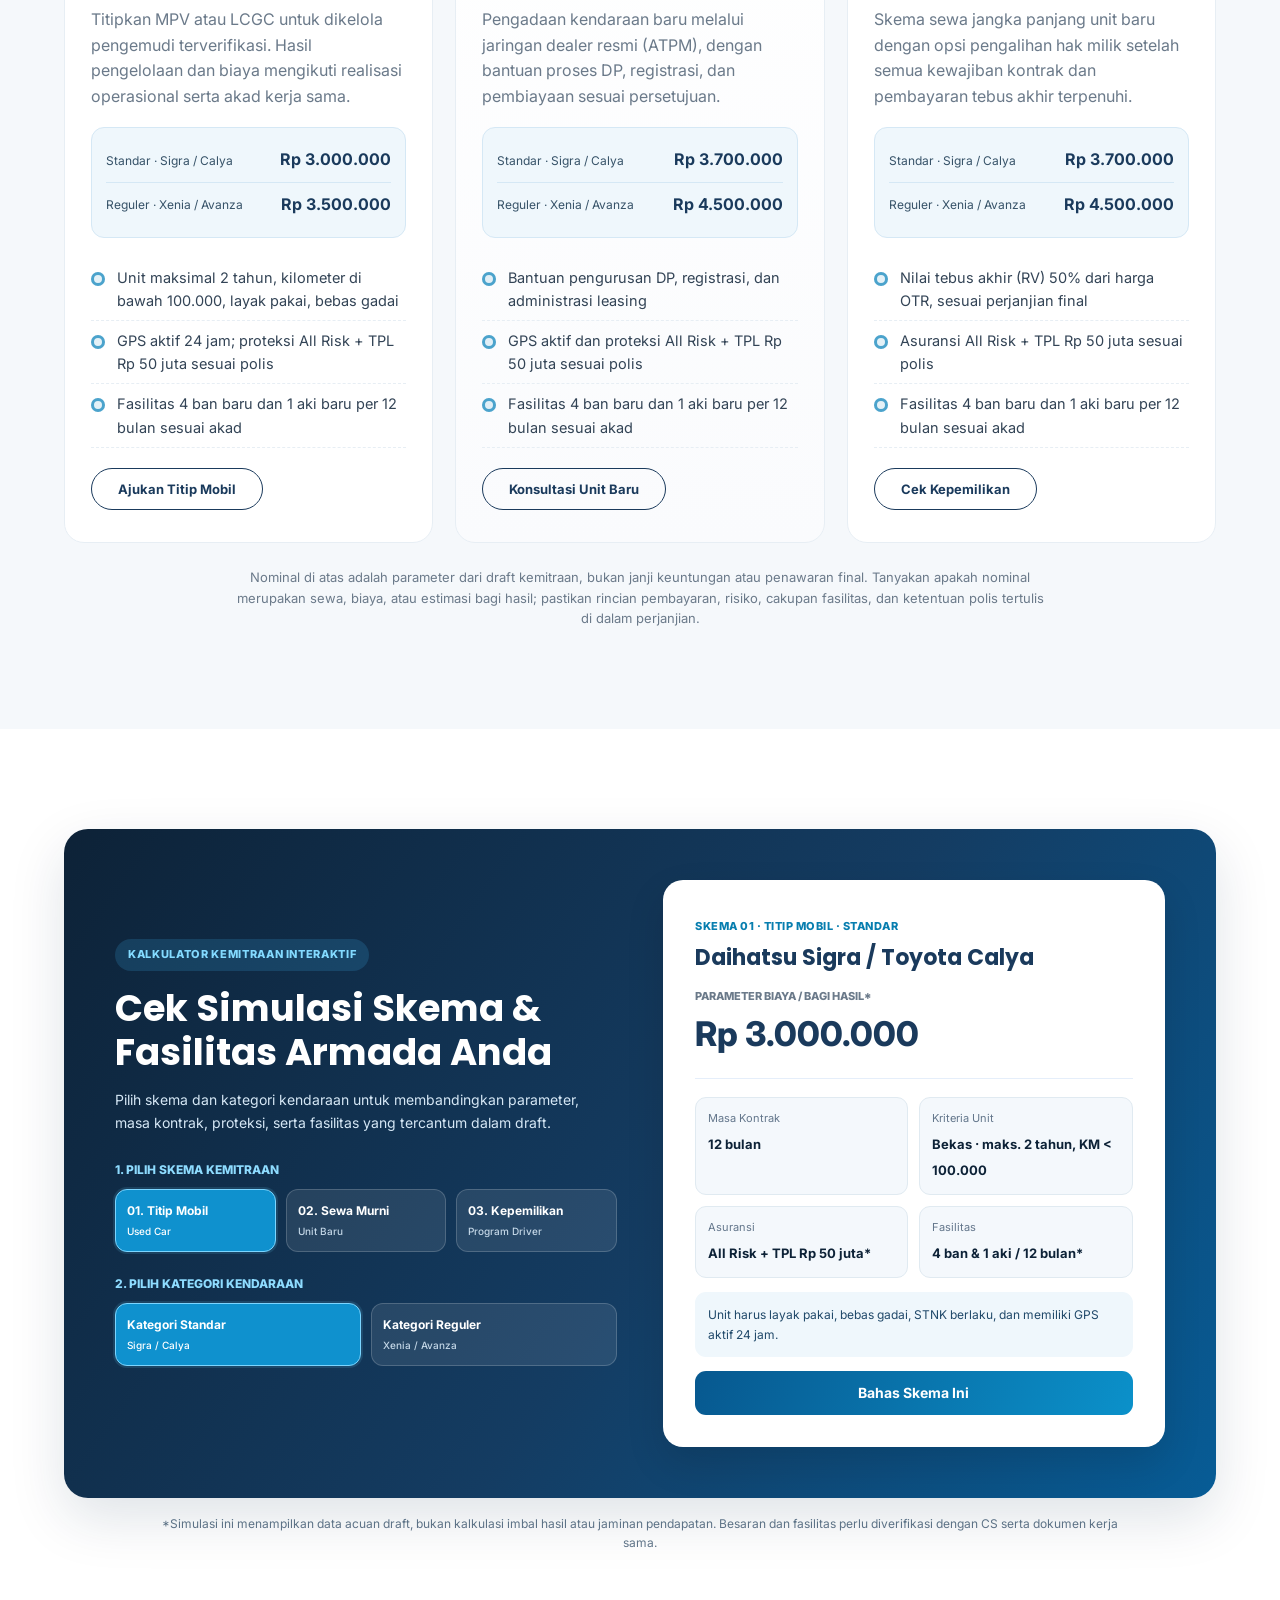
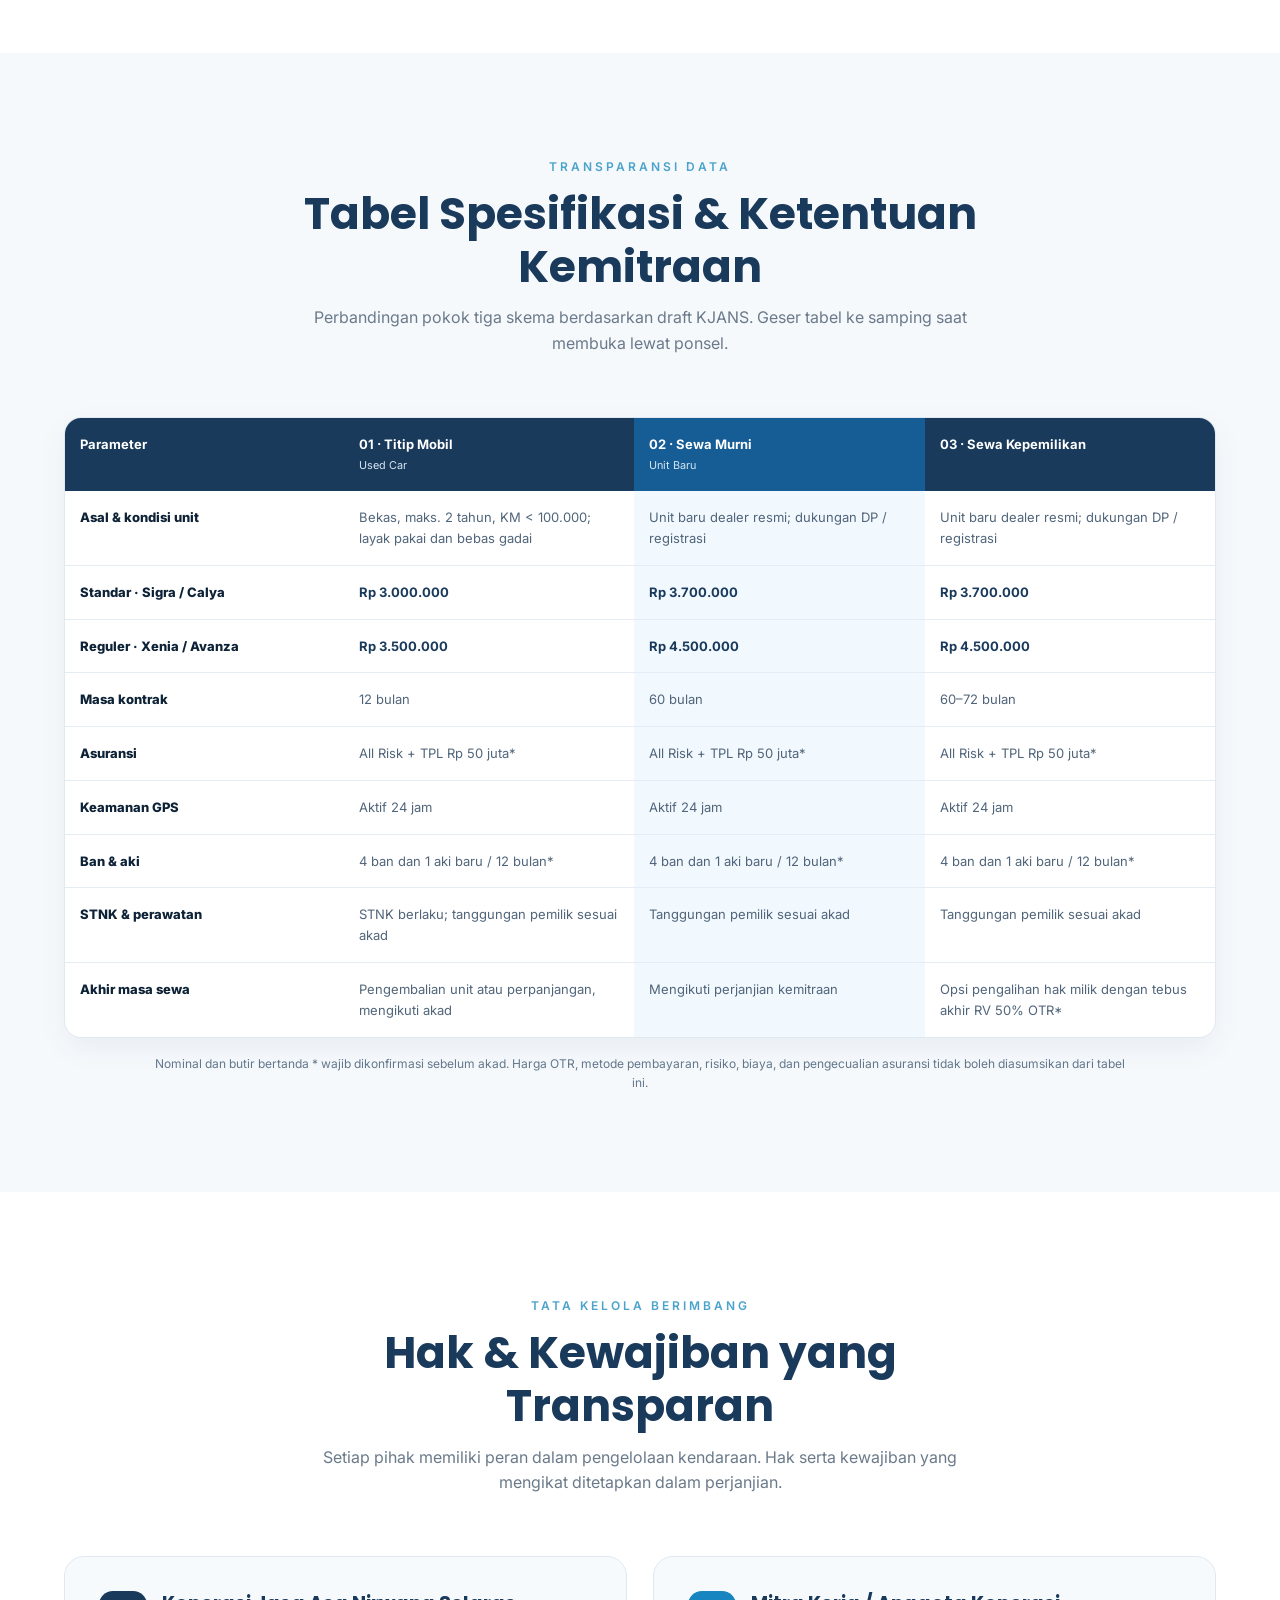
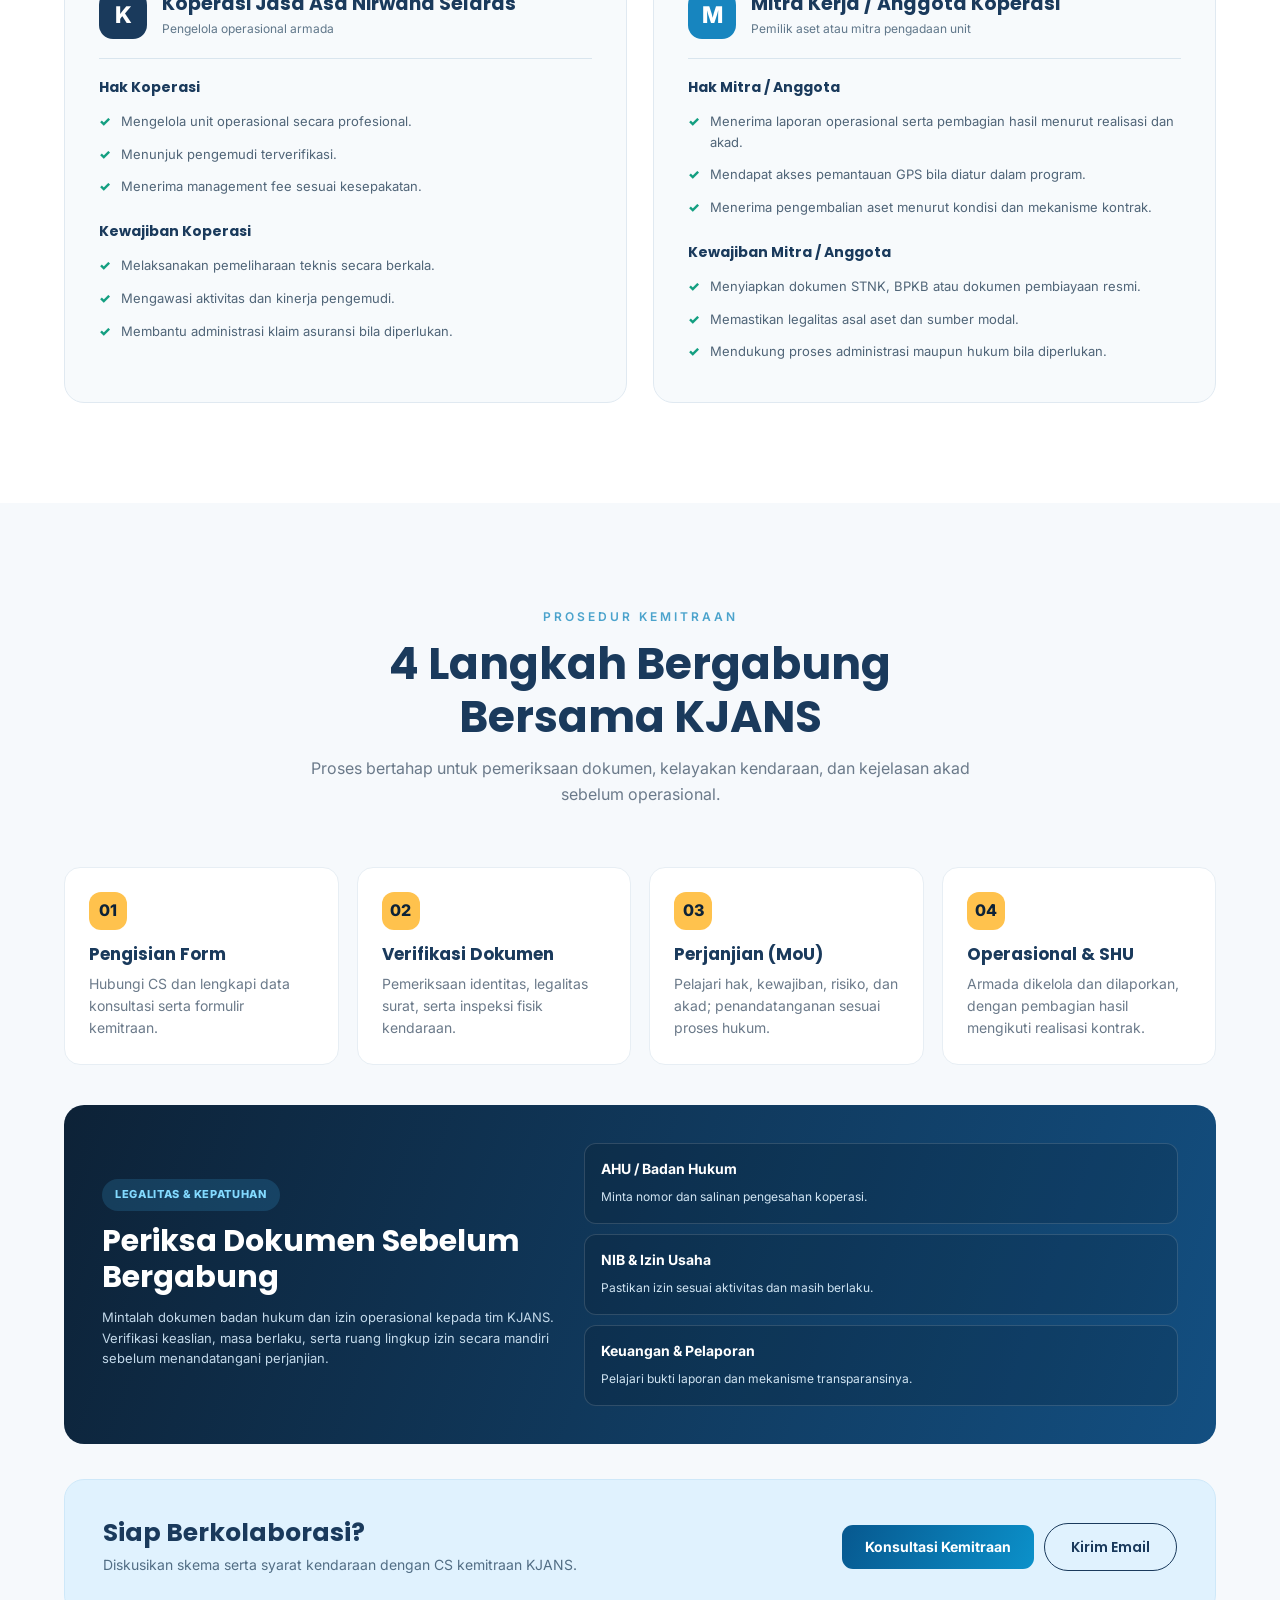
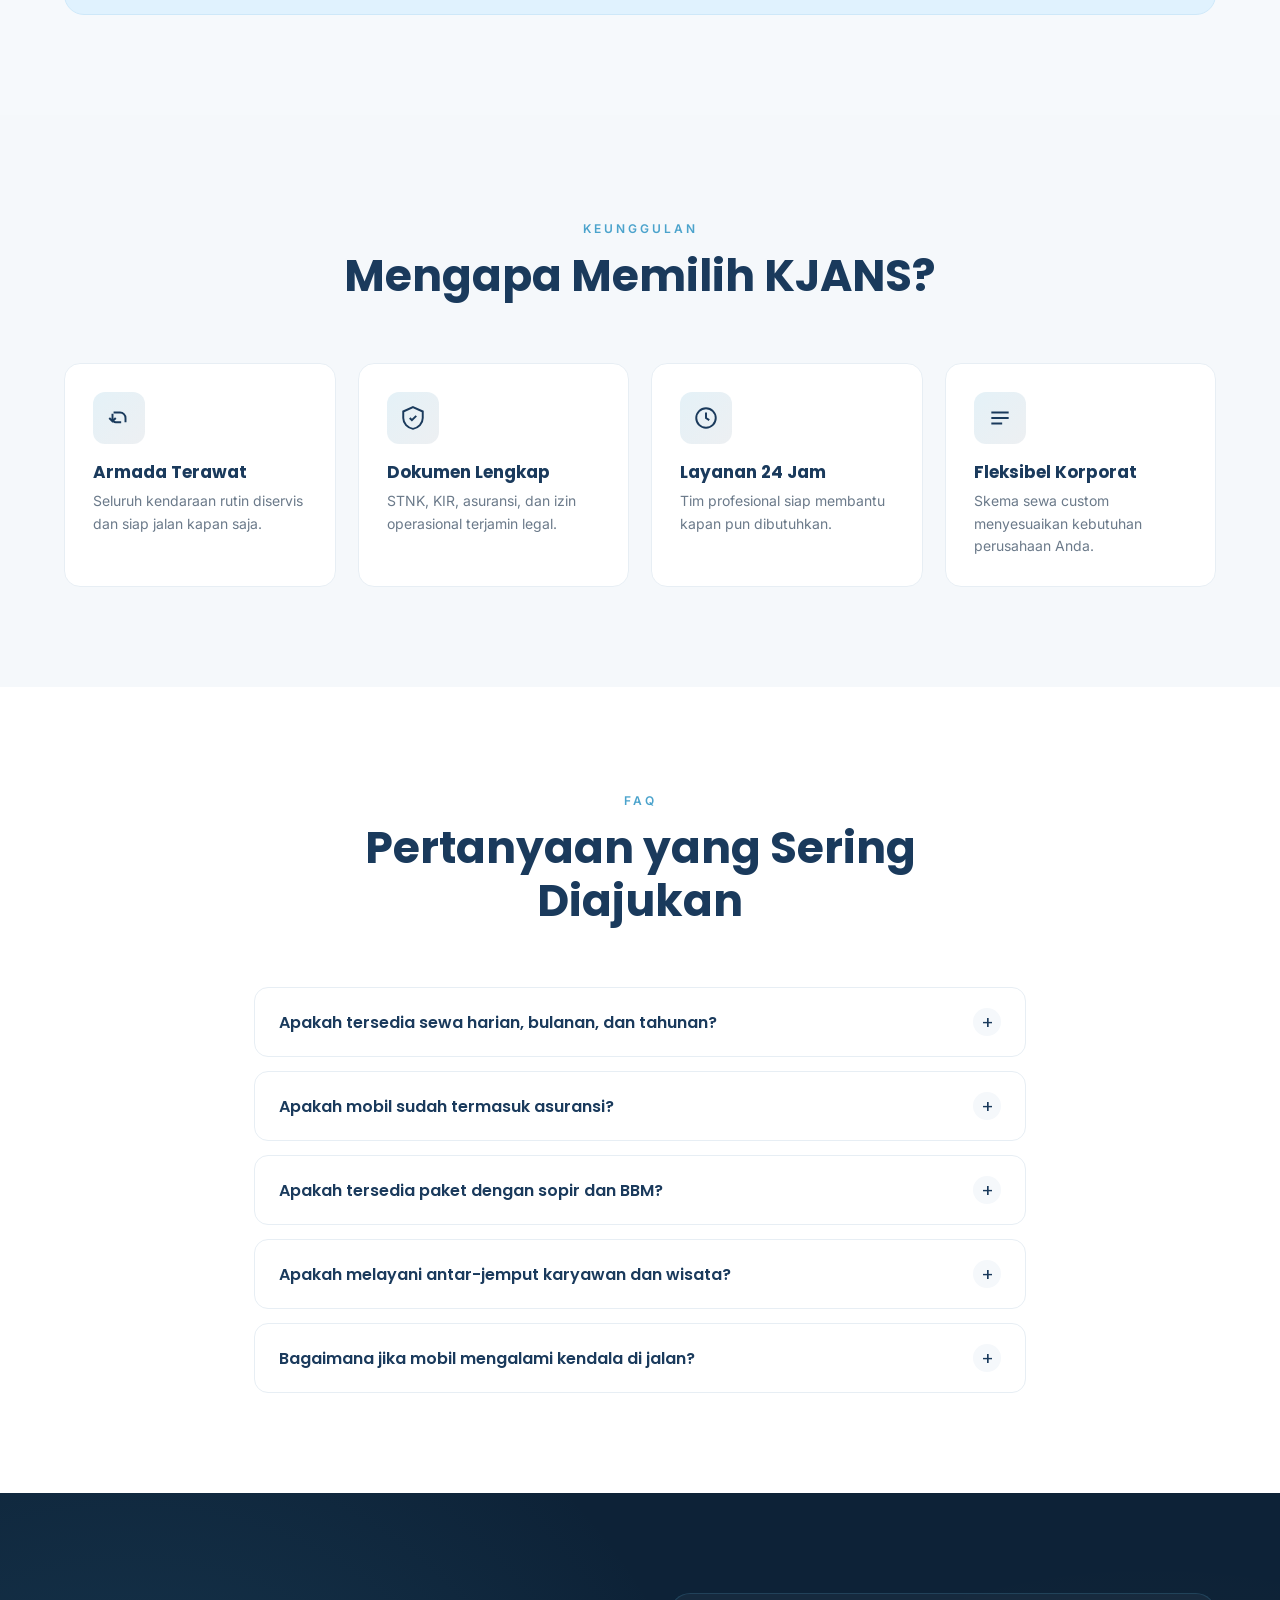
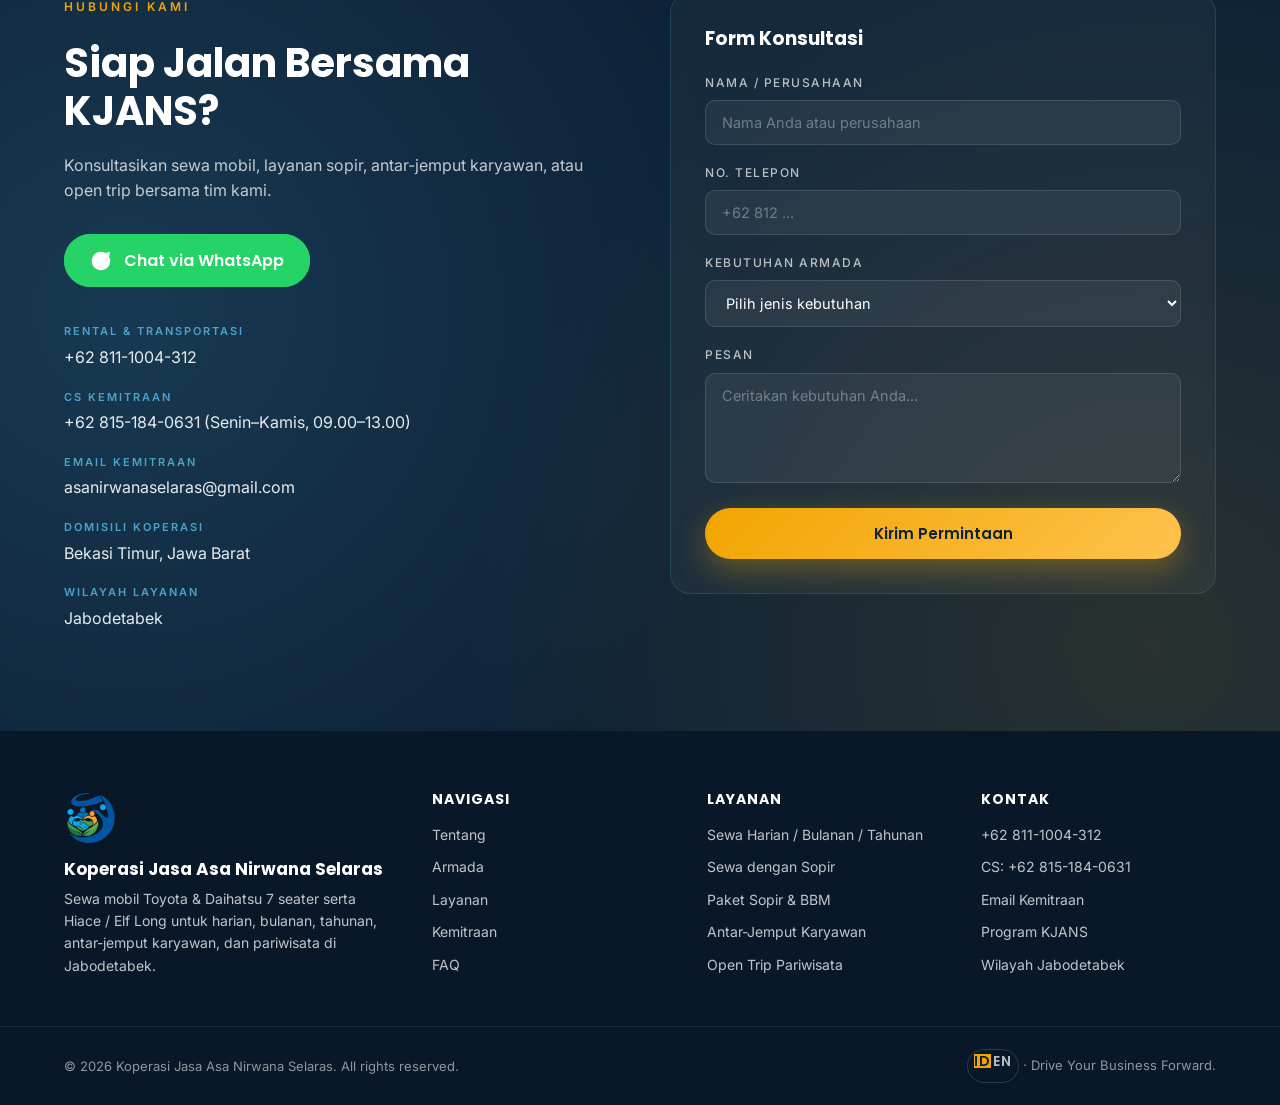
==== commit 407c272c: "Add Daihatsu Xenia to 7-seater gallery and vehicle slider" ====
--- a/index.html
+++ b/index.html
@@ -1939,6 +1939,11 @@
               </div>
             </div>
             <div class="swiper-slide">
+              <div class="car-card" data-name="Daihatsu Xenia" data-seats="7 Penumpang" data-fuel="Bensin 1.3" data-trans="Manual / CVT" data-class="MPV Keluarga Modern">
+                <img src="/images/daihatsu_xenia_kjans.webp" alt="Ilustrasi Daihatsu Xenia 7 penumpang dengan logo Asa Nirwana Selaras pada plat nomor" width="640" height="400" loading="lazy" />
+              </div>
+            </div>
+            <div class="swiper-slide">
               <div class="car-card" data-name="Toyota Veloz" data-seats="7 Penumpang" data-fuel="Bensin" data-trans="CVT Matic" data-class="MPV Modern">
 <img src="/images/toyota_veloz.webp" alt="Rental Toyota Veloz - MPV Modern CVT Matic 7 Penumpang" width="640" height="400" loading="lazy" />
               </div>
@@ -2073,7 +2078,7 @@
           <span class="category-number">02 / 7 SEATER</span>
           <svg class="category-icon" viewBox="0 0 24 24" fill="none" stroke="currentColor" stroke-width="1.6" aria-hidden="true"><path d="M4 16V9l2-4h12l2 4v7M4 13h16M6 16v2m12-2v2M7 10h.01M17 10h.01"/><path d="M7 5l-2 6m12-6 2 6"/></svg>
           <h3>Daihatsu 7 Seater</h3>
-          <p>Daihatsu Sigra dan pilihan kendaraan 7 penumpang untuk sewa harian hingga tahunan.</p>
+          <p>Daihatsu Xenia dan Sigra, pilihan kendaraan 7 penumpang untuk sewa harian hingga tahunan.</p>
           <a href="https://wa.me/628111004312?text=Halo%20KJANS%2C%20saya%20ingin%20tanya%20sewa%20Daihatsu%207%20seater" target="_blank" rel="noopener">Tanya Armada &rarr;</a>
         </article>
         <article class="fleet-category-card" data-aos="fade-up" data-aos-delay="160">
@@ -2129,6 +2134,21 @@
               <span>Manual / Matic</span>
             </div>
             <a href="https://wa.me/628111004312?text=Halo%20KJANS%2C%20saya%20ingin%20tanya%20harga%20sewa%20Daihatsu%20Sigra" target="_blank" rel="noopener" class="btn-outline">Tanya Harga</a>
+          </div>
+        </div>
+        <div class="fleet-card" data-aos="fade-up" data-aos-delay="240">
+          <div class="fleet-img">
+            <img src="/images/daihatsu_xenia_fleet_kjans.webp" alt="Ilustrasi sewa Daihatsu Xenia 7 penumpang dengan plat logo Asa Nirwana Selaras" width="640" height="400" loading="lazy" />
+          </div>
+          <div class="fleet-body">
+            <span class="fleet-chip">MPV Keluarga Modern</span>
+            <h3>Daihatsu Xenia</h3>
+            <div class="fleet-specs">
+              <span>7 Penumpang</span><span>&middot;</span>
+              <span>Bensin 1.3</span><span>&middot;</span>
+              <span>Manual / CVT</span>
+            </div>
+            <a href="https://wa.me/628111004312?text=Halo%20KJANS%2C%20saya%20ingin%20tanya%20harga%20sewa%20Daihatsu%20Xenia" target="_blank" rel="noopener" class="btn-outline">Tanya Harga</a>
           </div>
         </div>
         <div class="fleet-card" data-aos="fade-up" data-aos-delay="80">
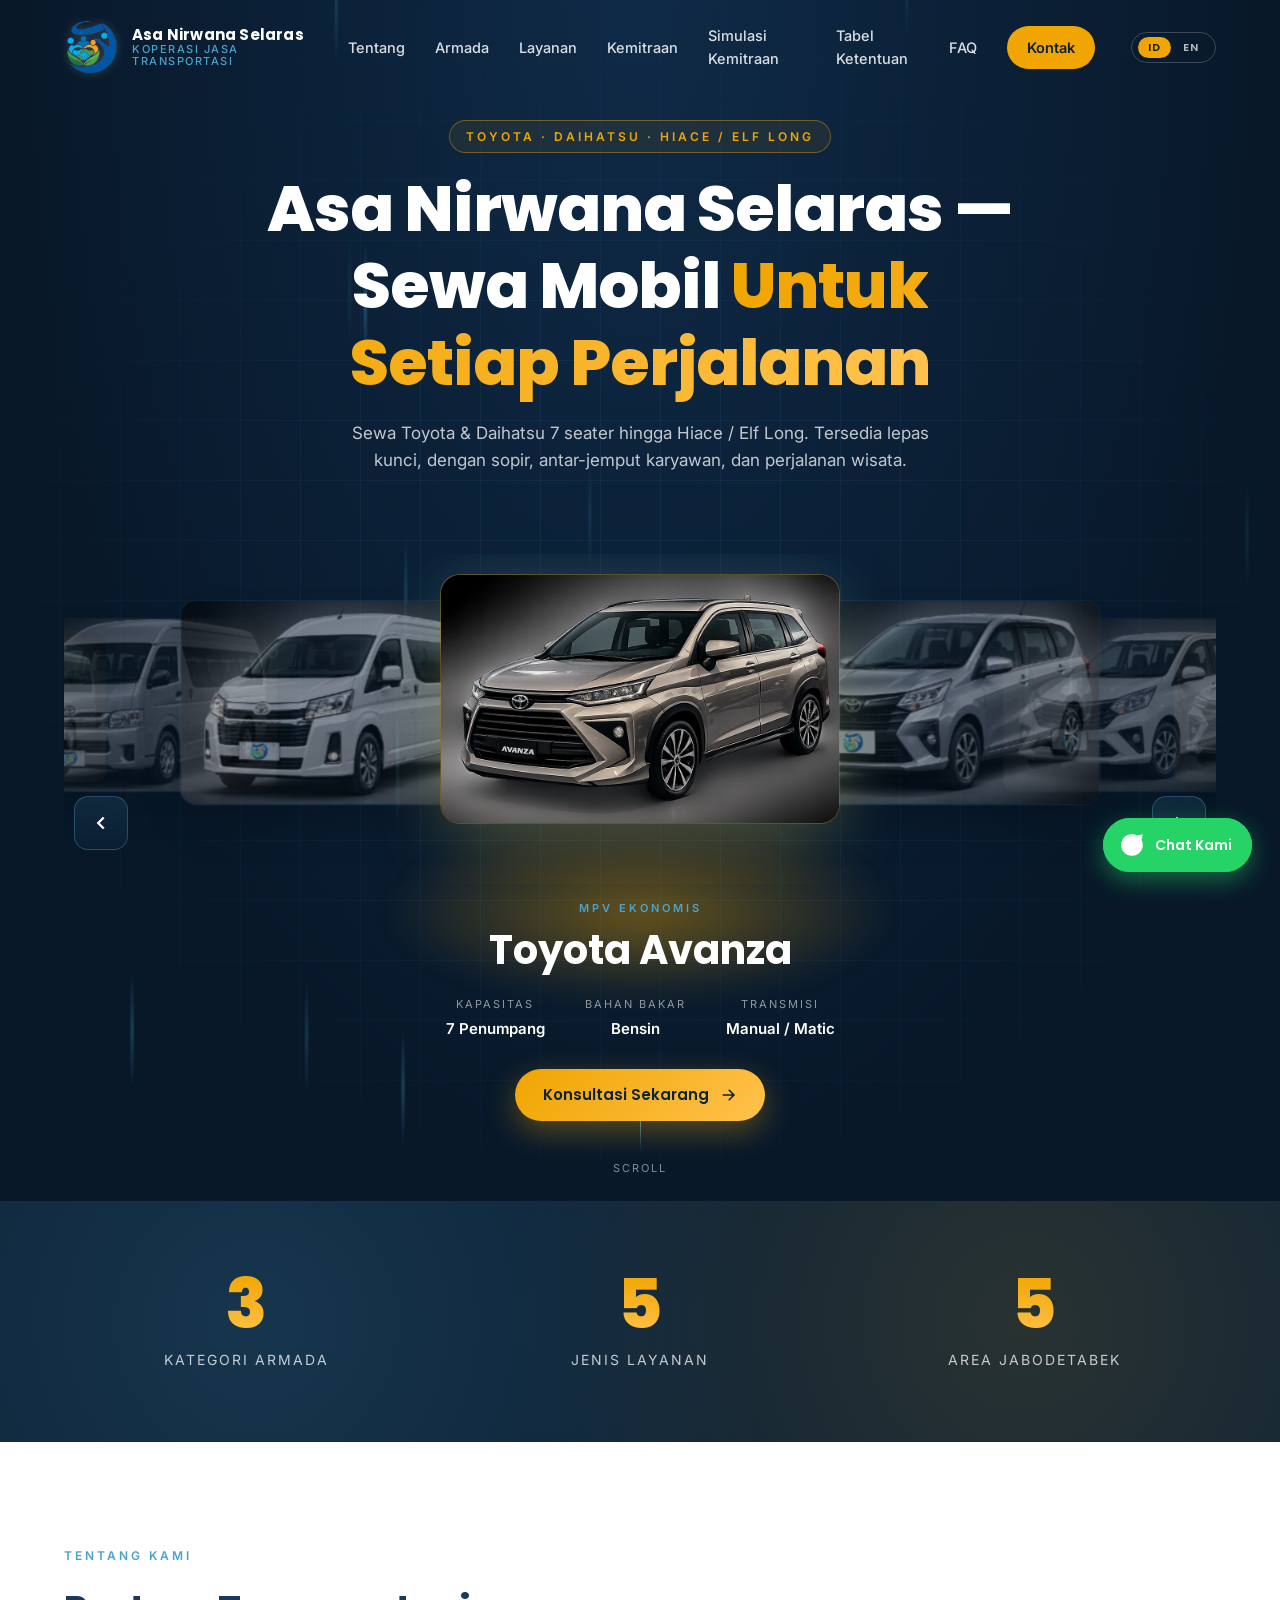
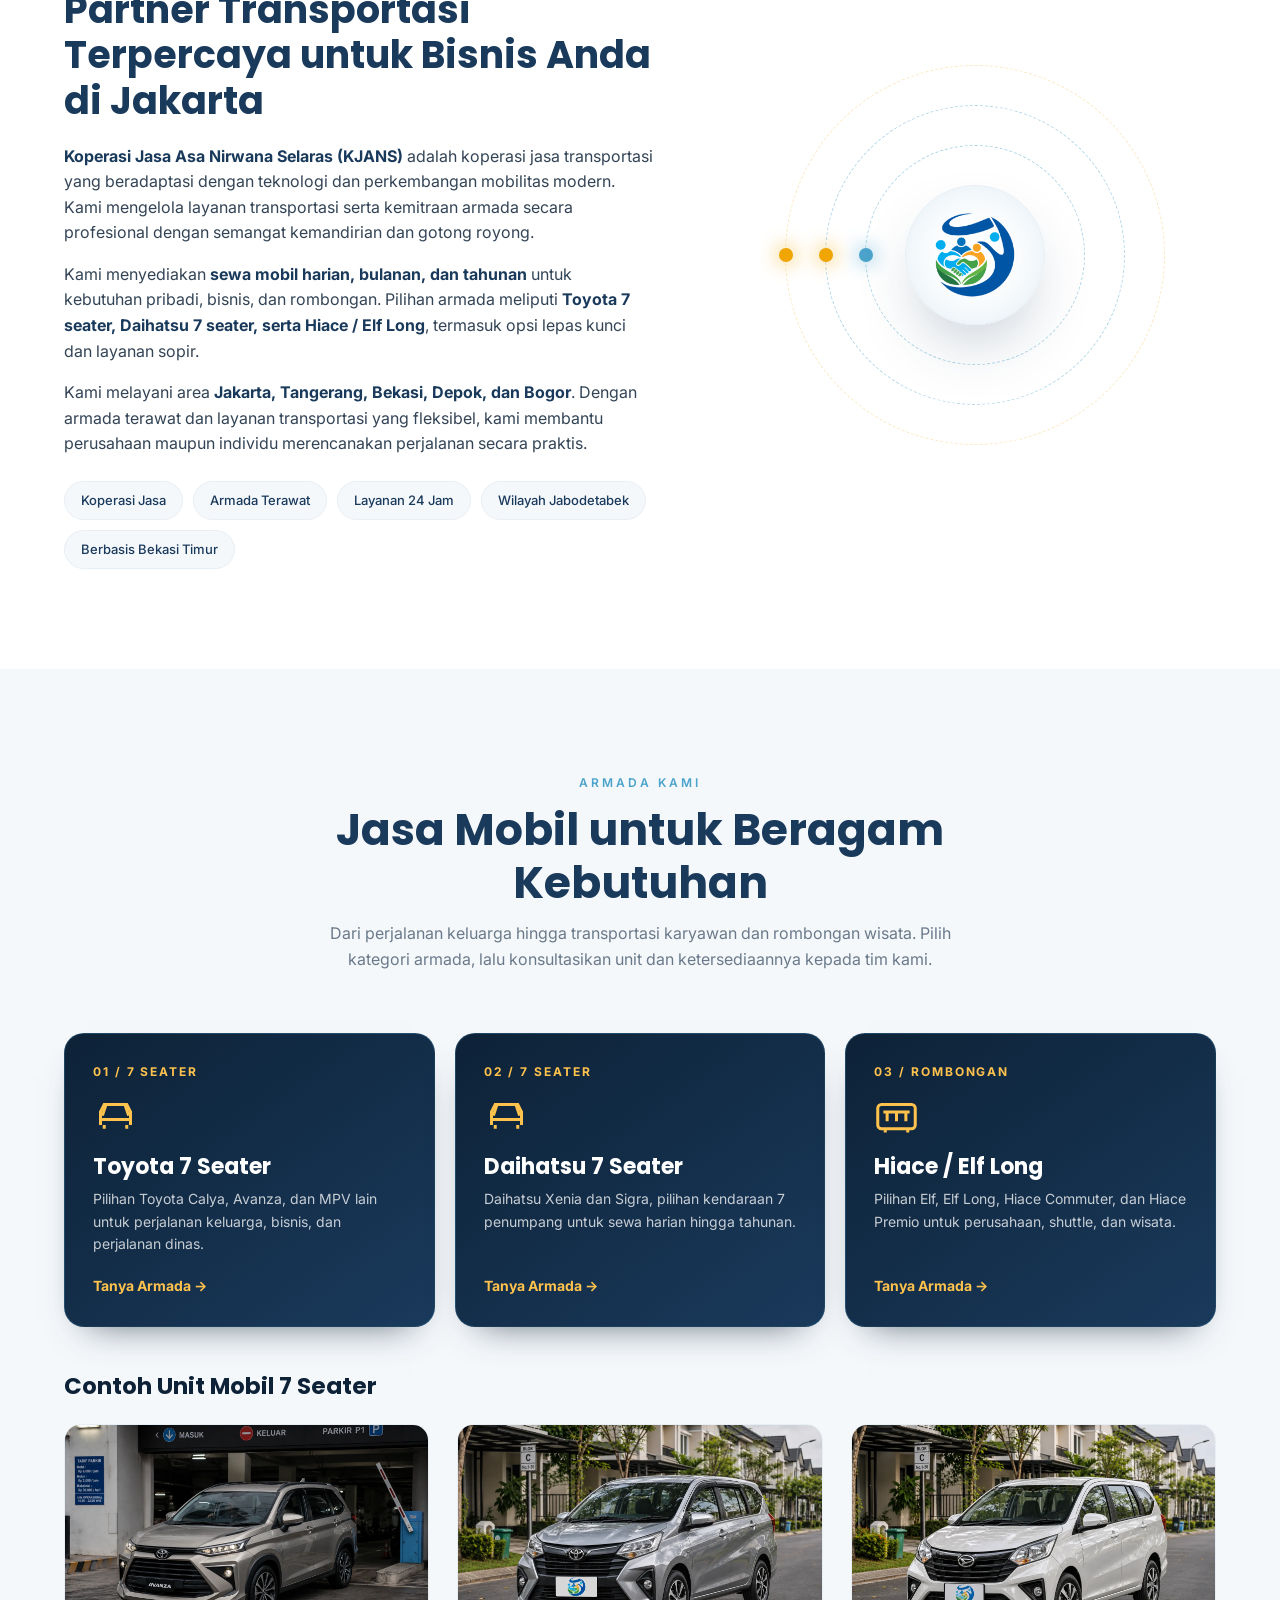
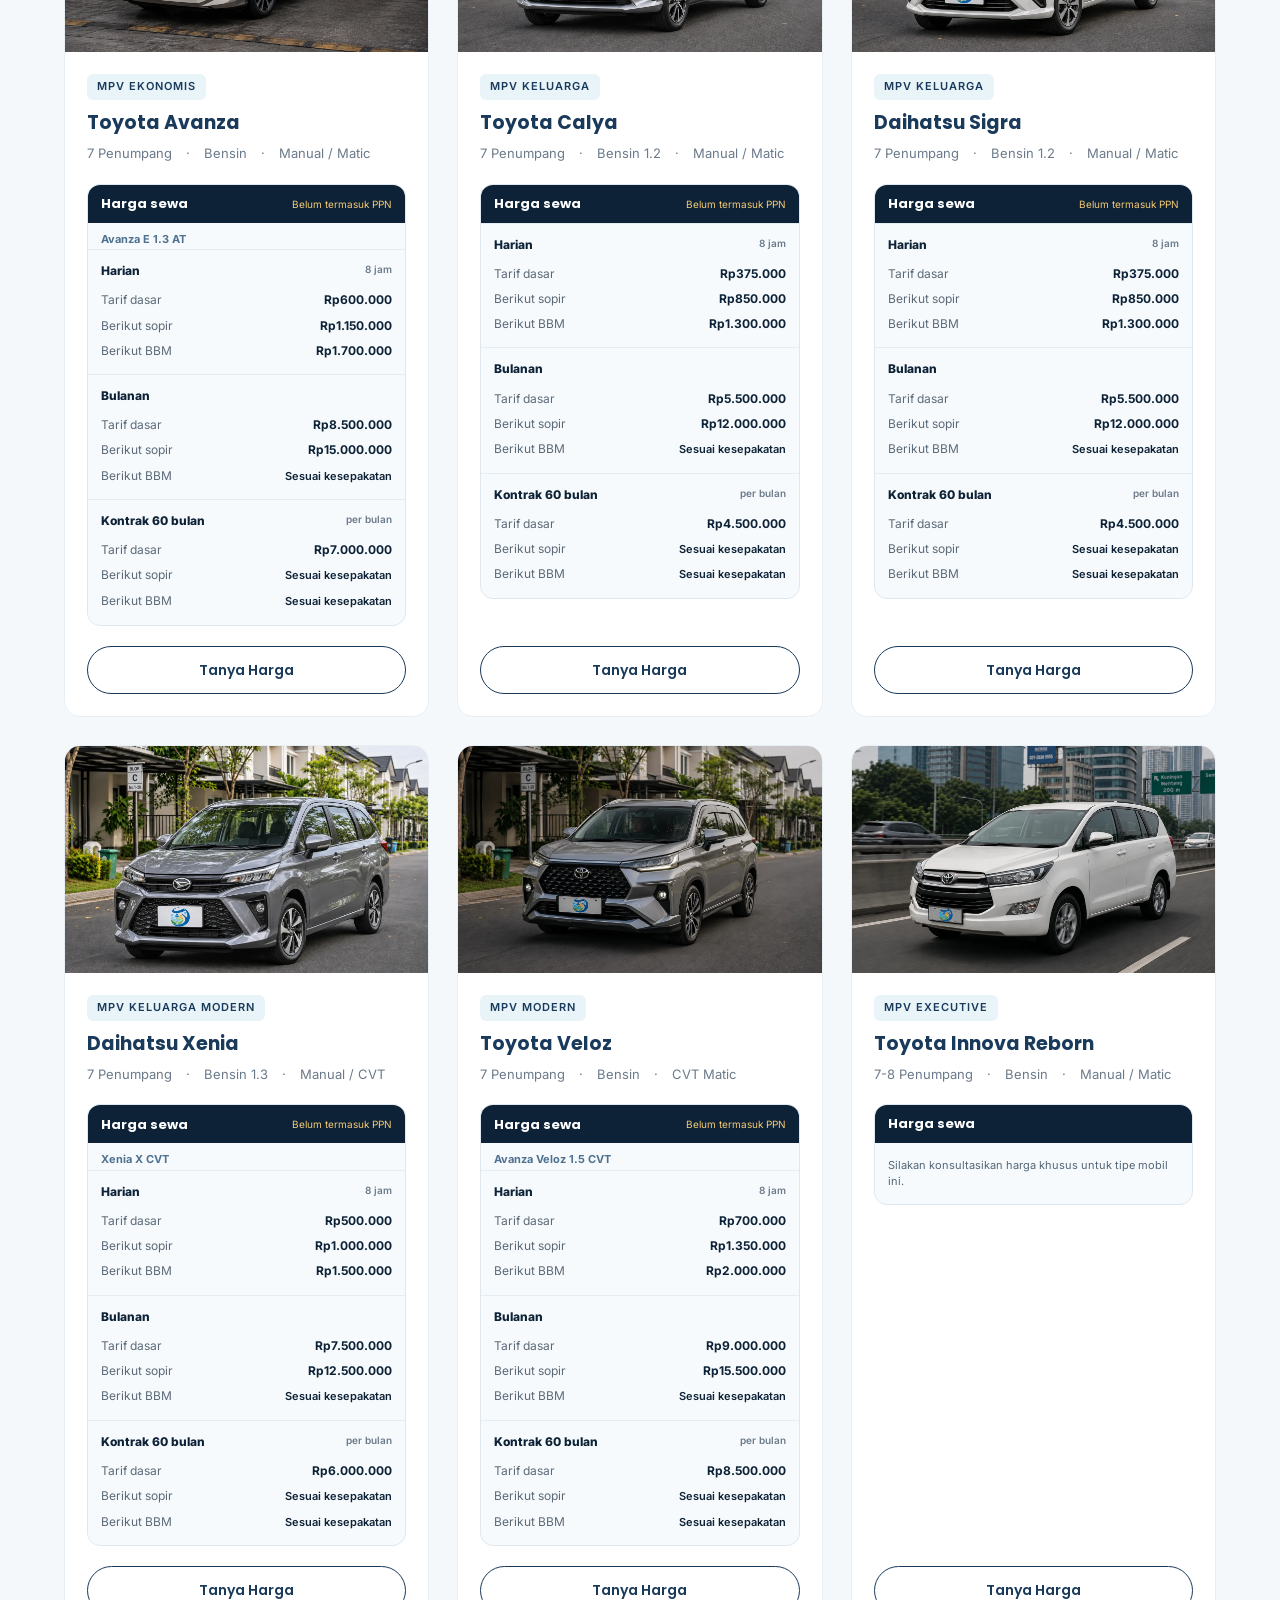
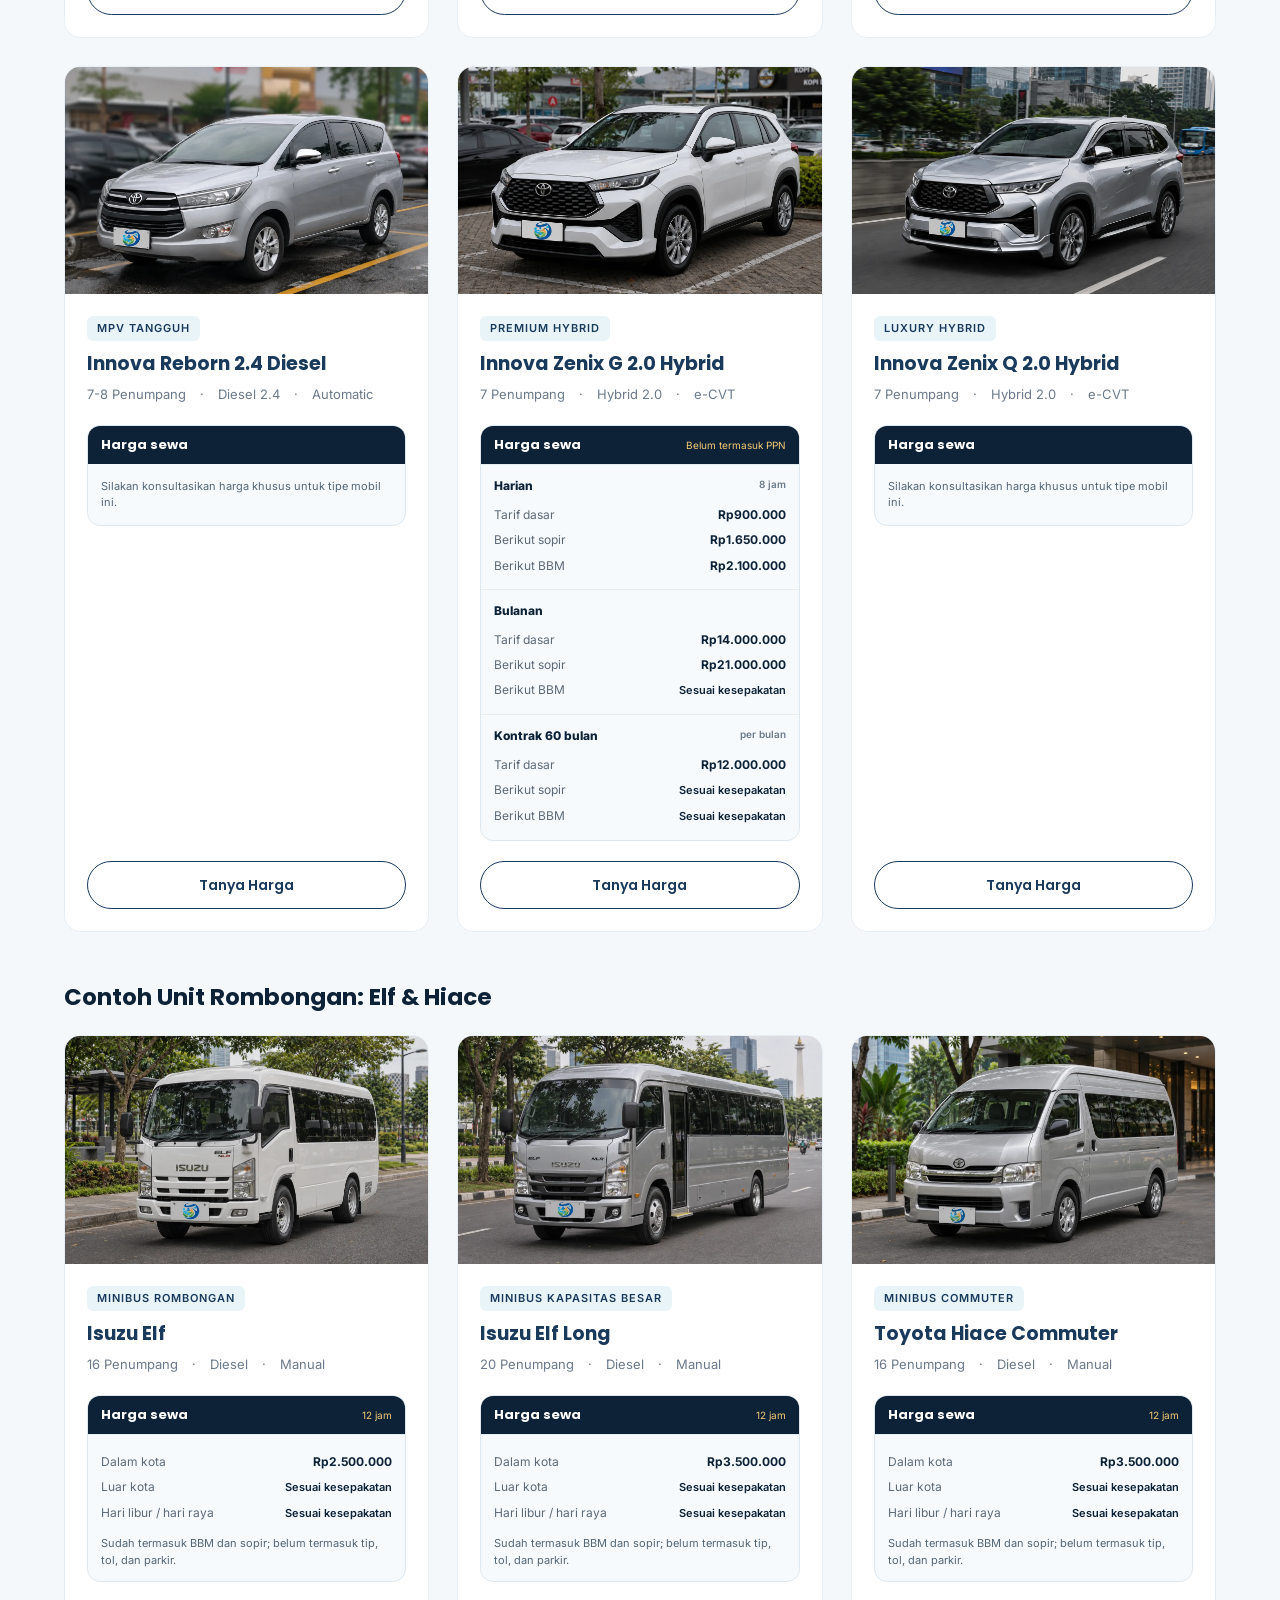
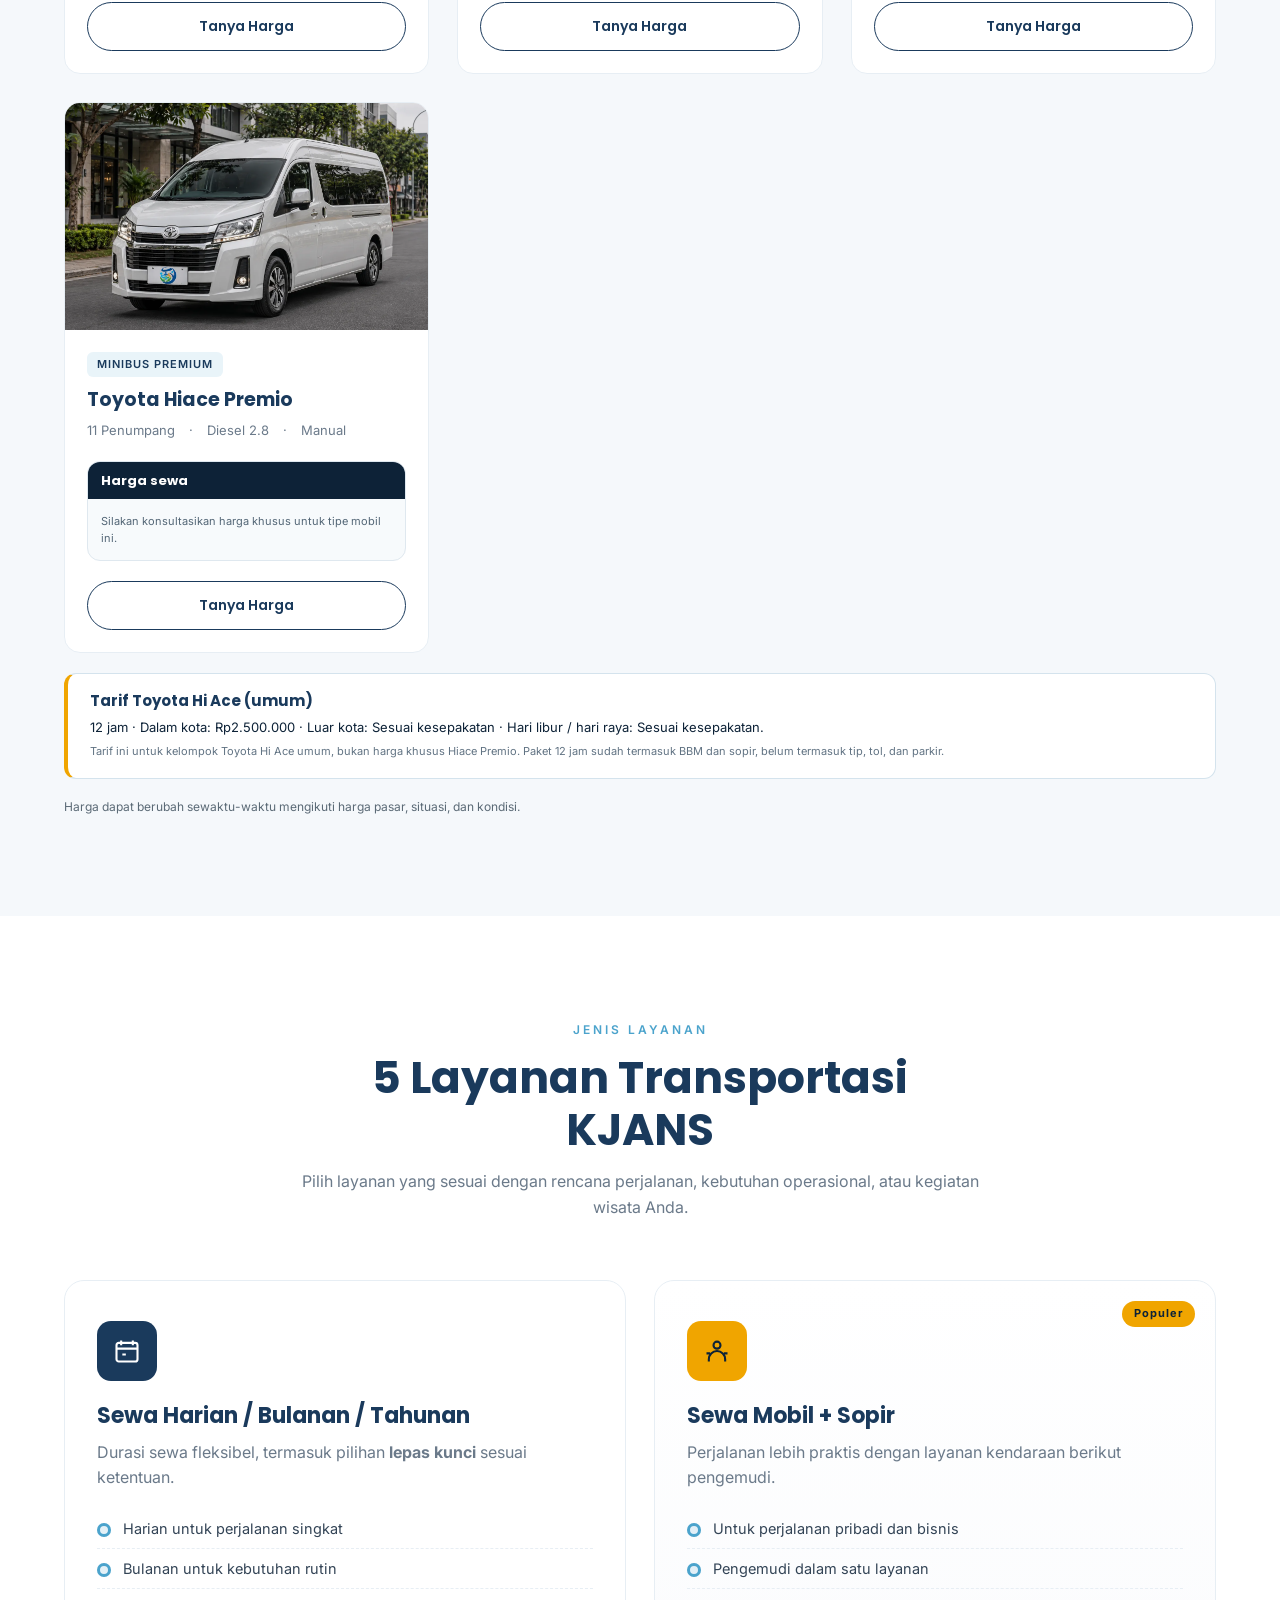
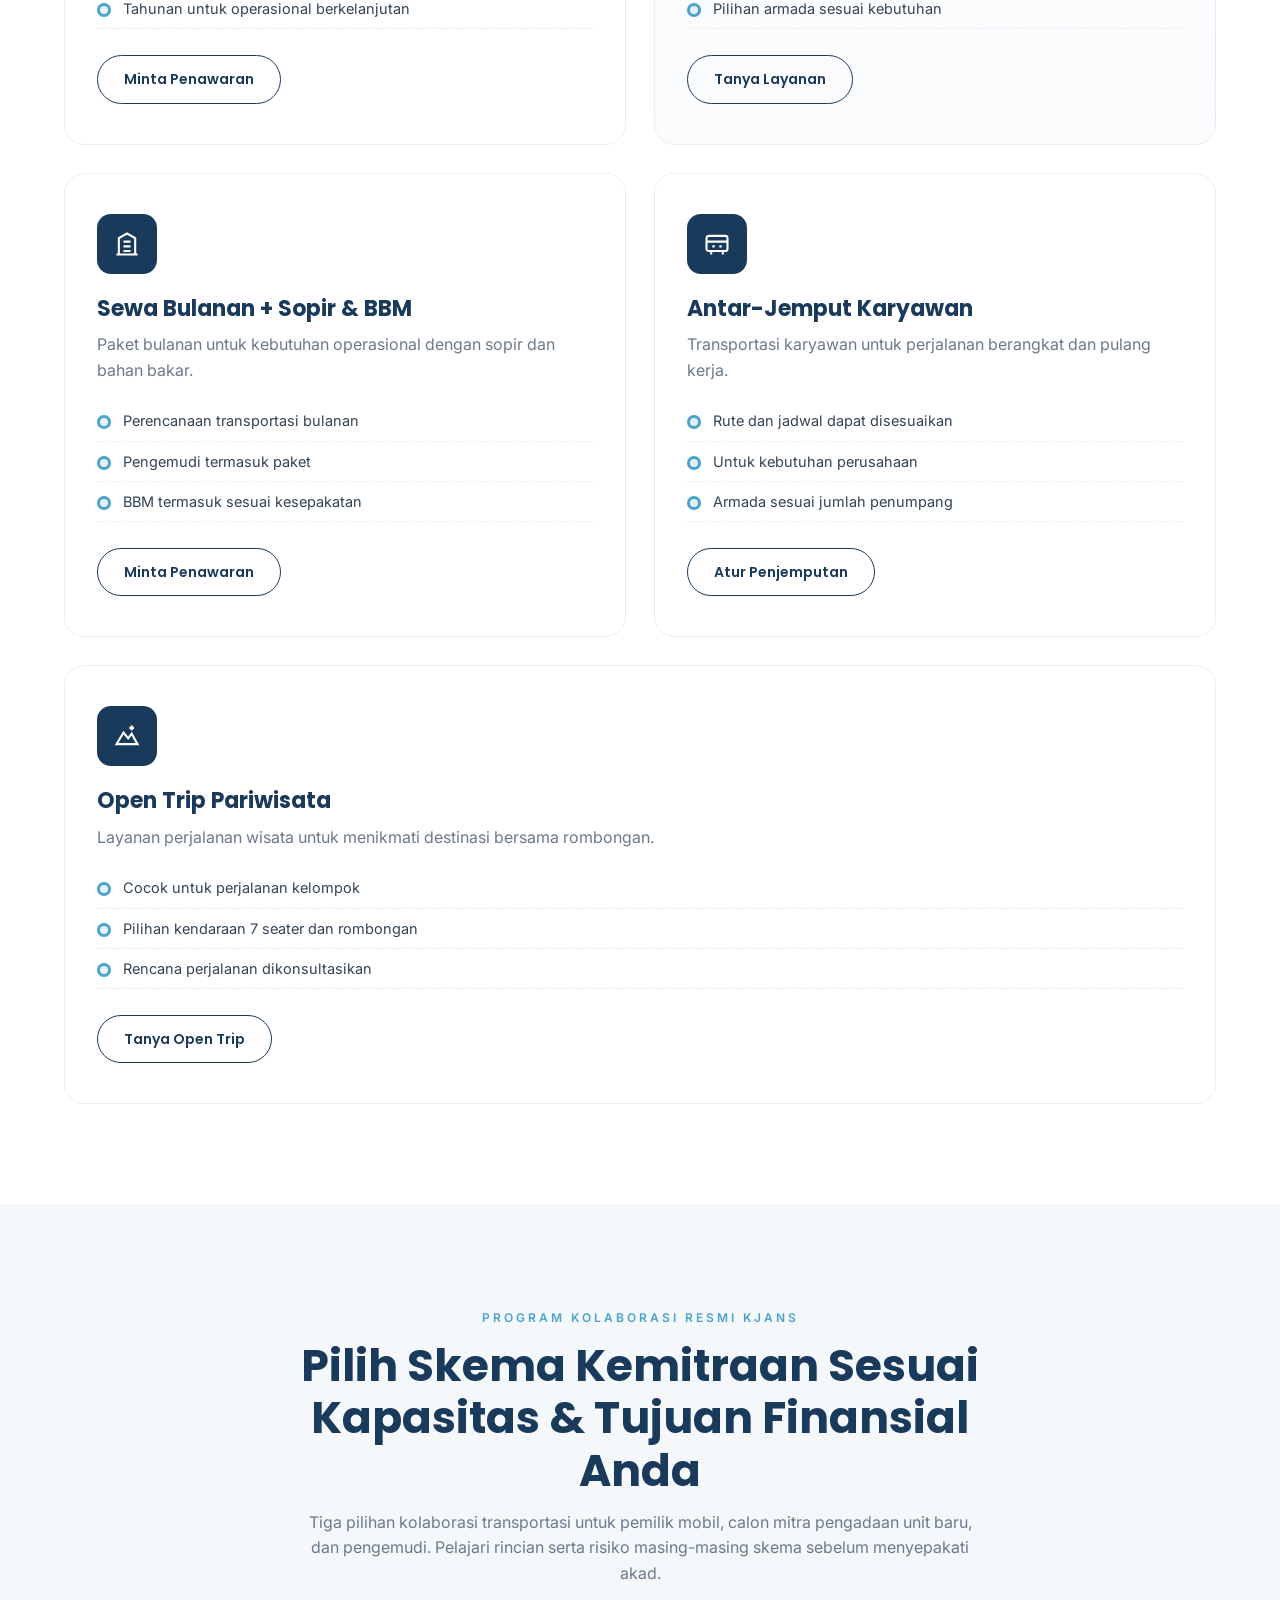
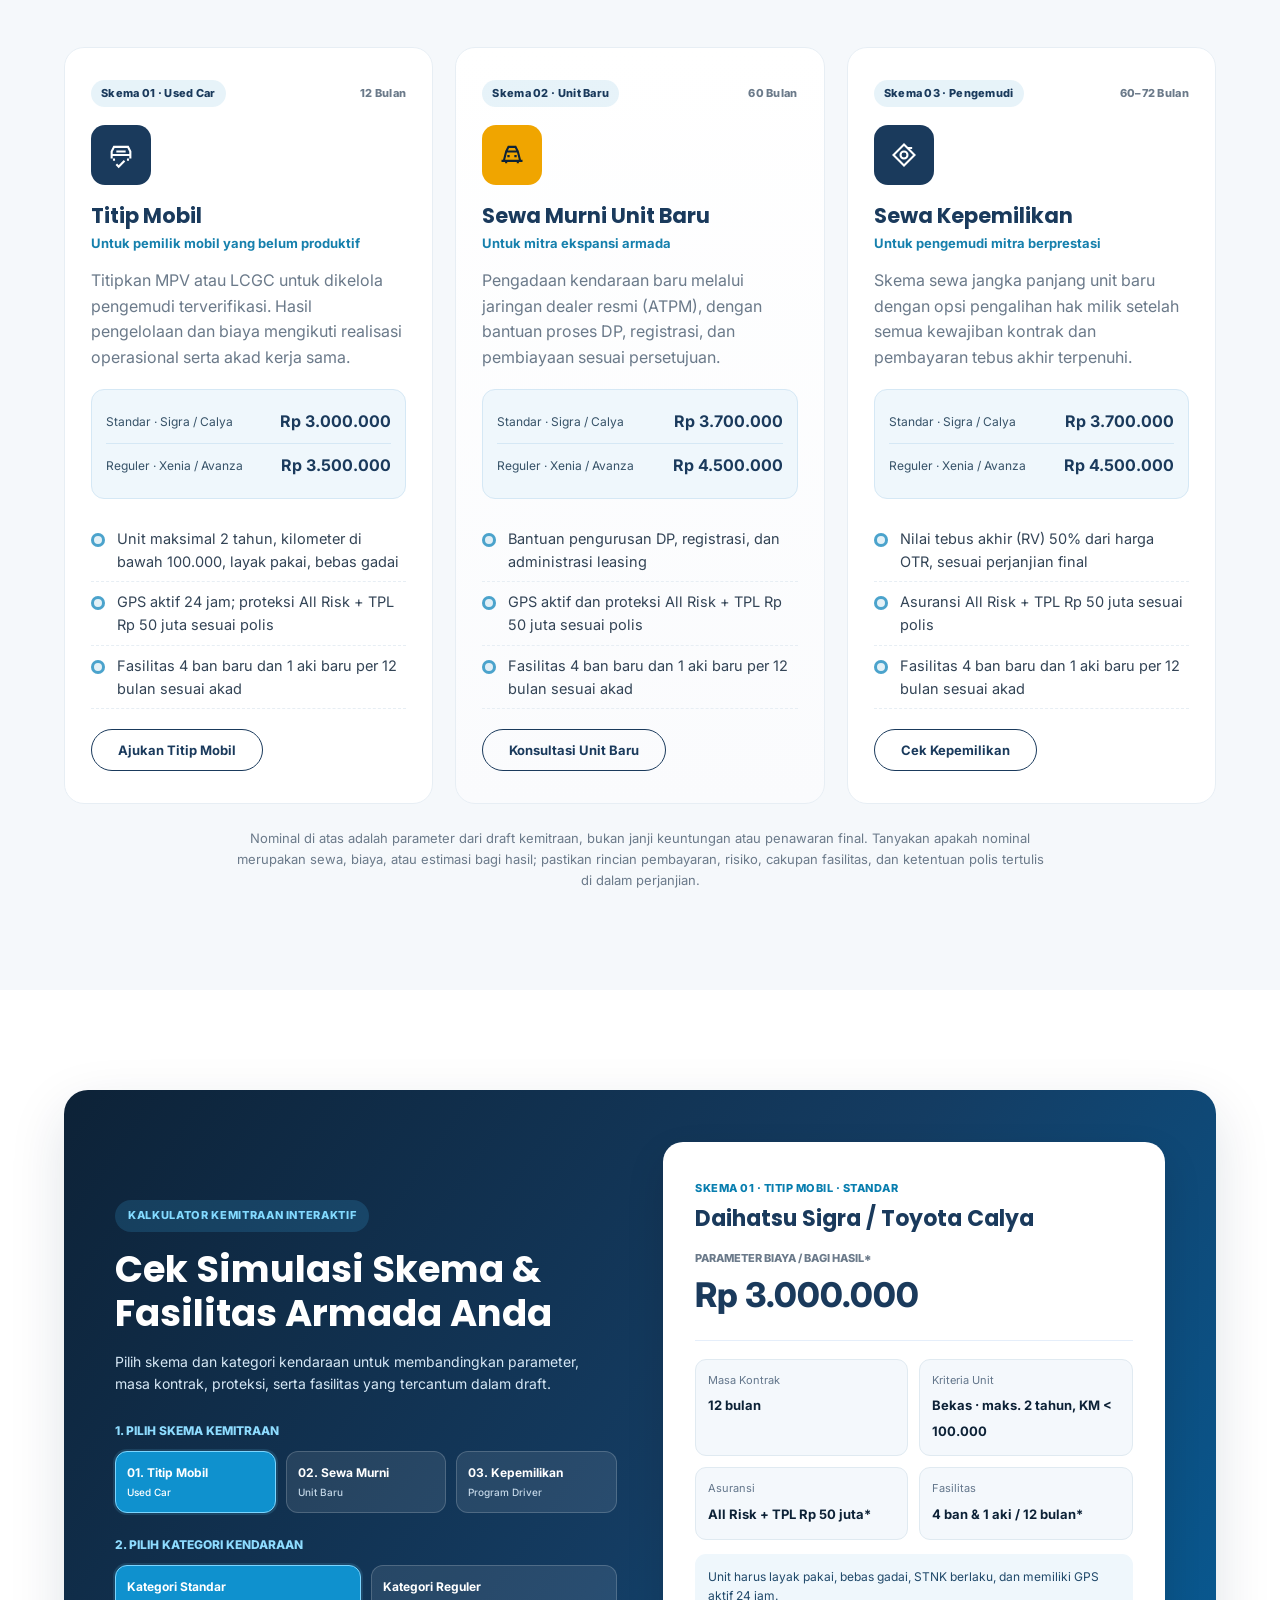
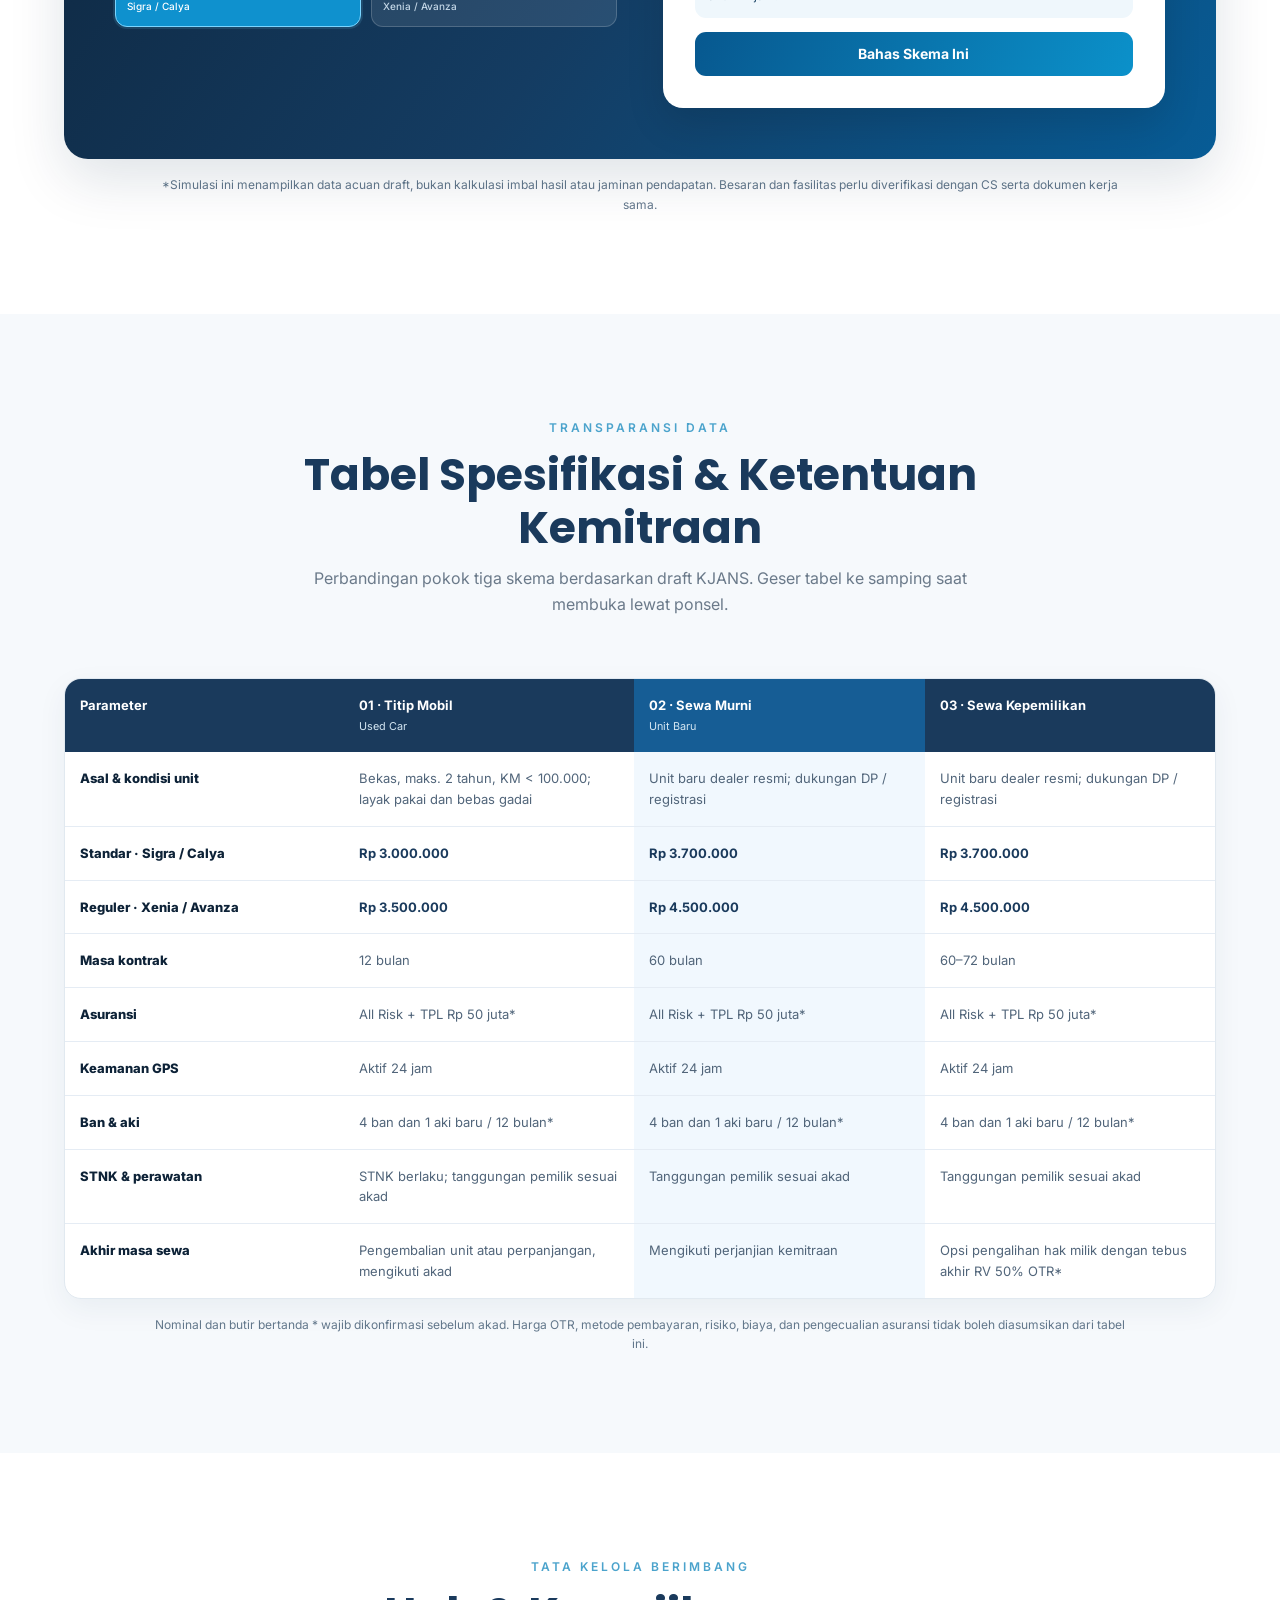
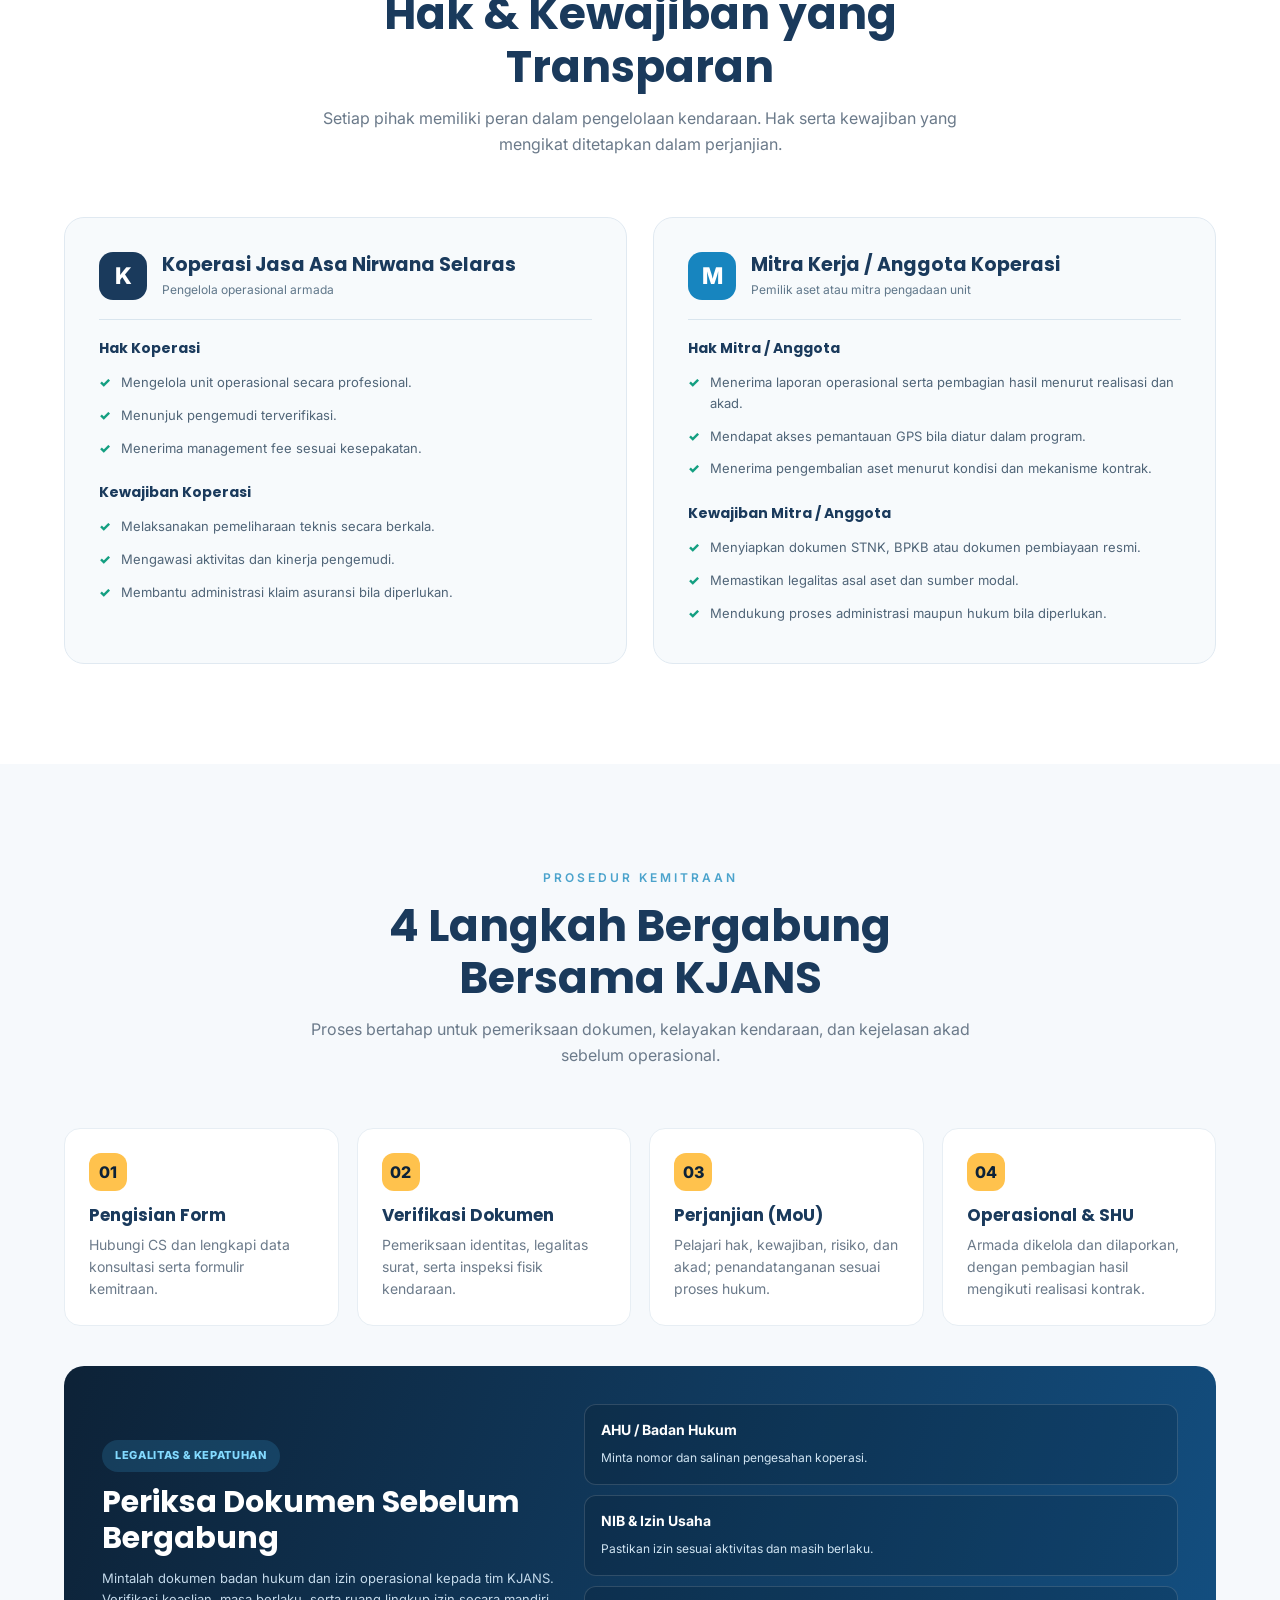
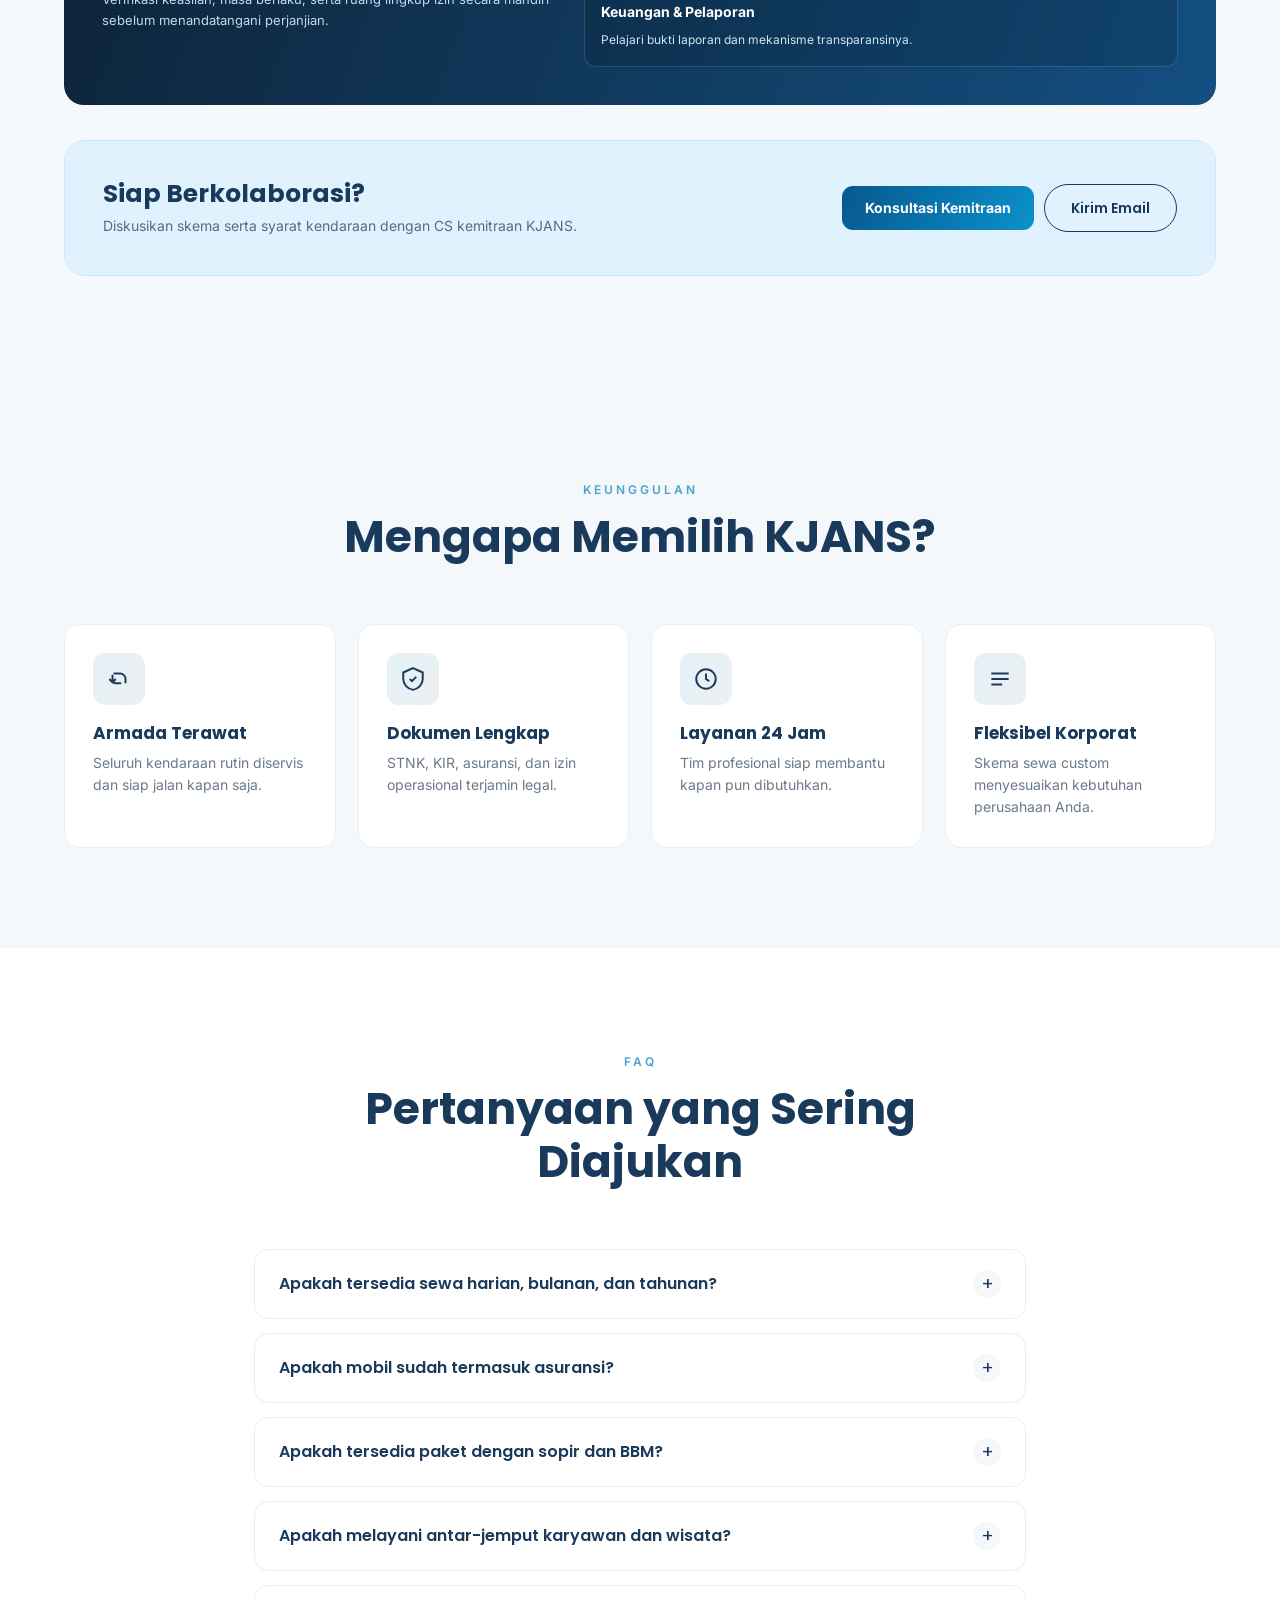
==== commit 2fd4b826: "Display client rental rate sheet under each vehicle card" ====
--- a/index.html
+++ b/index.html
@@ -1093,6 +1093,27 @@
       gap: 4px
     }
 
+    .fleet-pricing { margin: 2px 0 20px; border: 1px solid #dfe8ef; border-radius: 13px; background: #f7fafc; overflow: hidden; }
+    .fleet-pricing-heading { display: flex; justify-content: space-between; align-items: center; gap: 8px; padding: 11px 13px; background: var(--navy-dark); color: #fff; }
+    .fleet-pricing-heading h4 { color: #fff; font-size: 13px; margin: 0; }
+    .fleet-pricing-heading span { color: #f5ca73; font-size: 10px; text-align: right; }
+    .fleet-price-variant { padding: 8px 13px 1px; color: #4e7190; font-size: 11px; font-weight: 700; }
+    .fleet-price-group { padding: 11px 13px; border-top: 1px solid #e4edf2; }
+    .fleet-price-group:first-of-type { border-top: 0; }
+    .fleet-price-group--compact { padding-top: 14px; padding-bottom: 10px; }
+    .fleet-price-title { display: flex; justify-content: space-between; gap: 8px; color: var(--navy-dark); font-size: 12px; font-weight: 800; margin-bottom: 7px; }
+    .fleet-price-title small { color: var(--gray-500); font-size: 10px; font-weight: 600; }
+    .fleet-price-row { display: flex; align-items: baseline; justify-content: space-between; gap: 10px; font-size: 12px; padding: 3px 0; color: #5c6a78; }
+    .fleet-price-row strong { font-size: 12px; color: var(--navy-dark); white-space: nowrap; text-align: right; }
+    .fleet-price-row .fleet-price-by-agreement { font-size: 11px; font-weight: 600; white-space: normal; max-width: 55%; }
+    .fleet-pricing-footnote { color: #536676; font-size: 11px; line-height: 1.5; padding: 0 13px 13px; margin: 0; }
+    .fleet-pricing-footnote--inquire { padding: 14px 13px; }
+    .fleet-generic-rate { margin: 20px 0 0; padding: 18px 22px; border: 1px solid #d4e3ed; border-left: 4px solid var(--gold); border-radius: 12px; background: #fff; }
+    .fleet-generic-rate h4 { font-size: 15px; margin-bottom: 7px; }
+    .fleet-generic-rate p { color: var(--navy-dark); font-size: 13px; margin: 0 0 5px; line-height: 1.6; }
+    .fleet-generic-rate .fleet-generic-rate-note { color: #617383; font-size: 11px; margin: 0; }
+    .fleet-pricing-disclaimer { color: #5b6a76; font-size: 12px; margin: 18px 0 0; }
+
     .fleet-card .btn-outline {
       margin-top: auto;
       text-align: center
@@ -2912,6 +2933,7 @@
       });
     })();
   </script>
+  <script src="/scripts/fleet-prices.js?v=1" defer></script>
   <script src="/scripts/partnership.js?v=2" defer></script>
 
 </body>
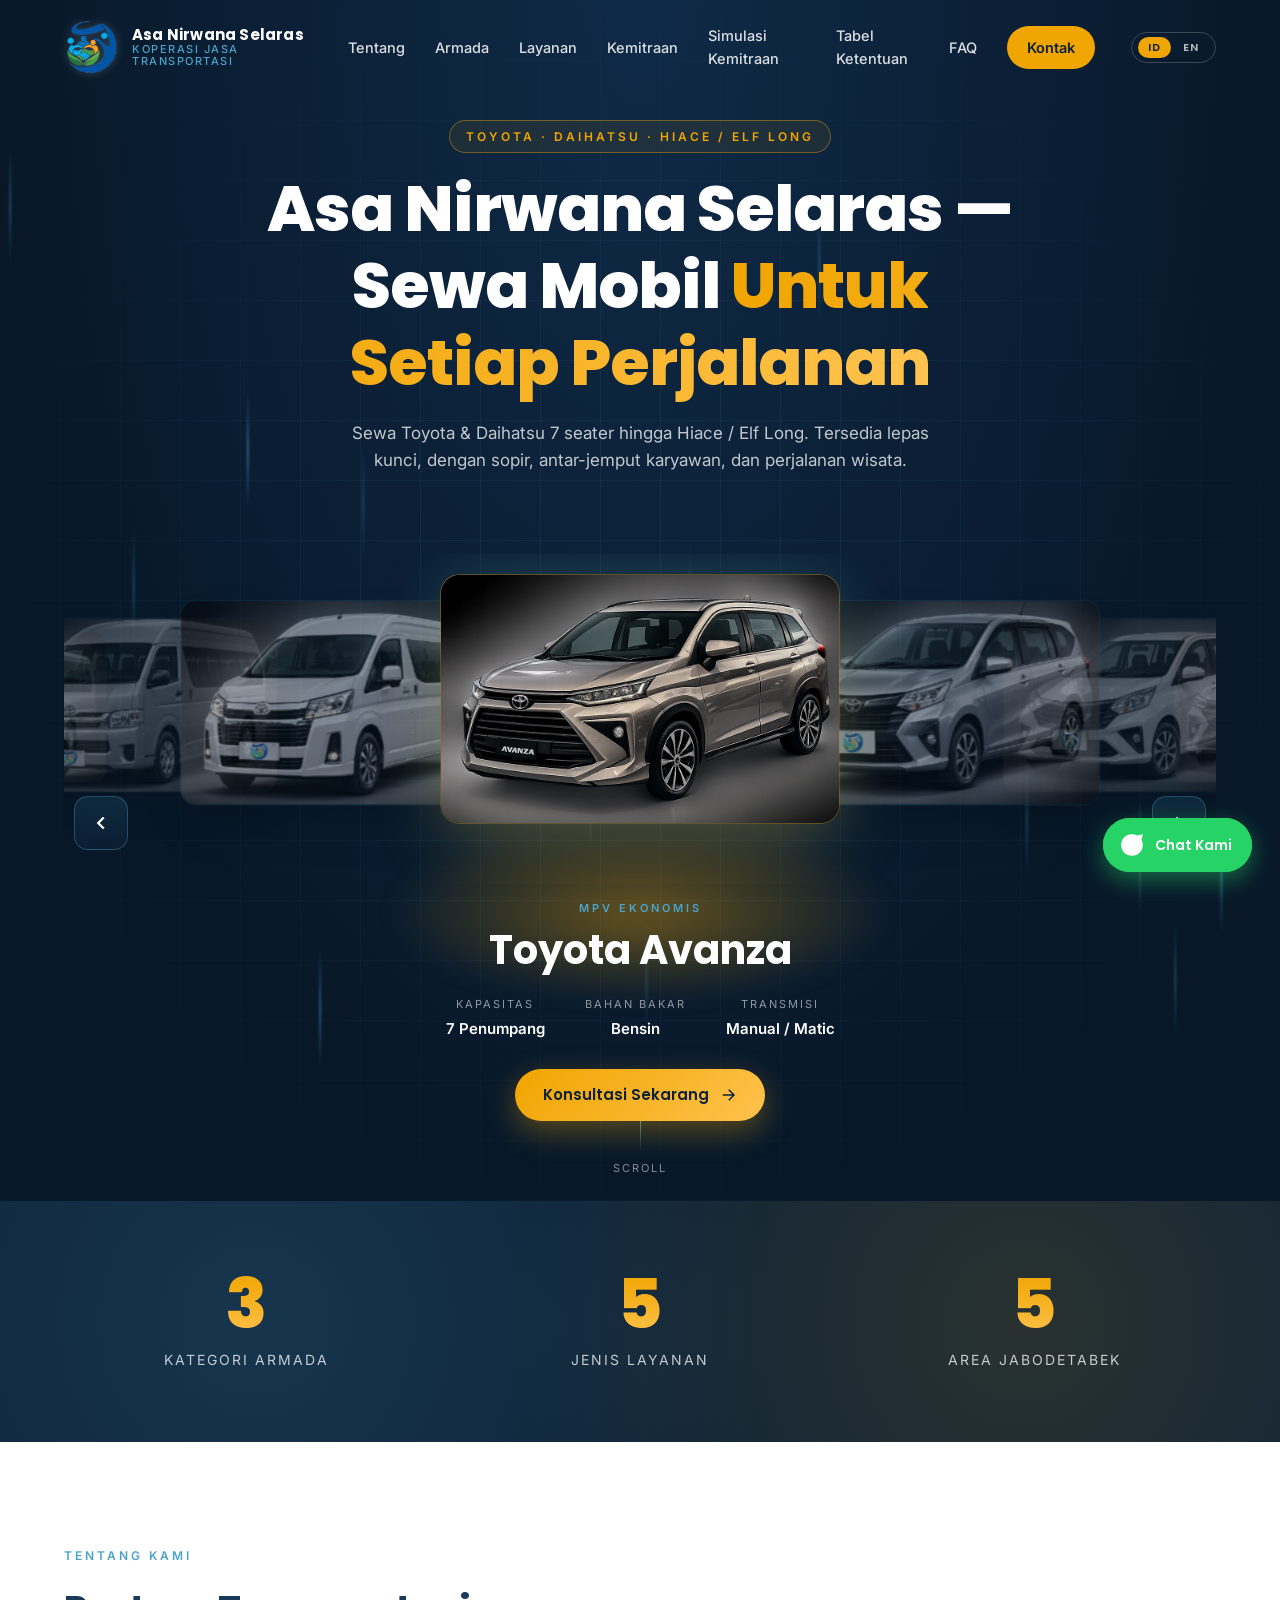
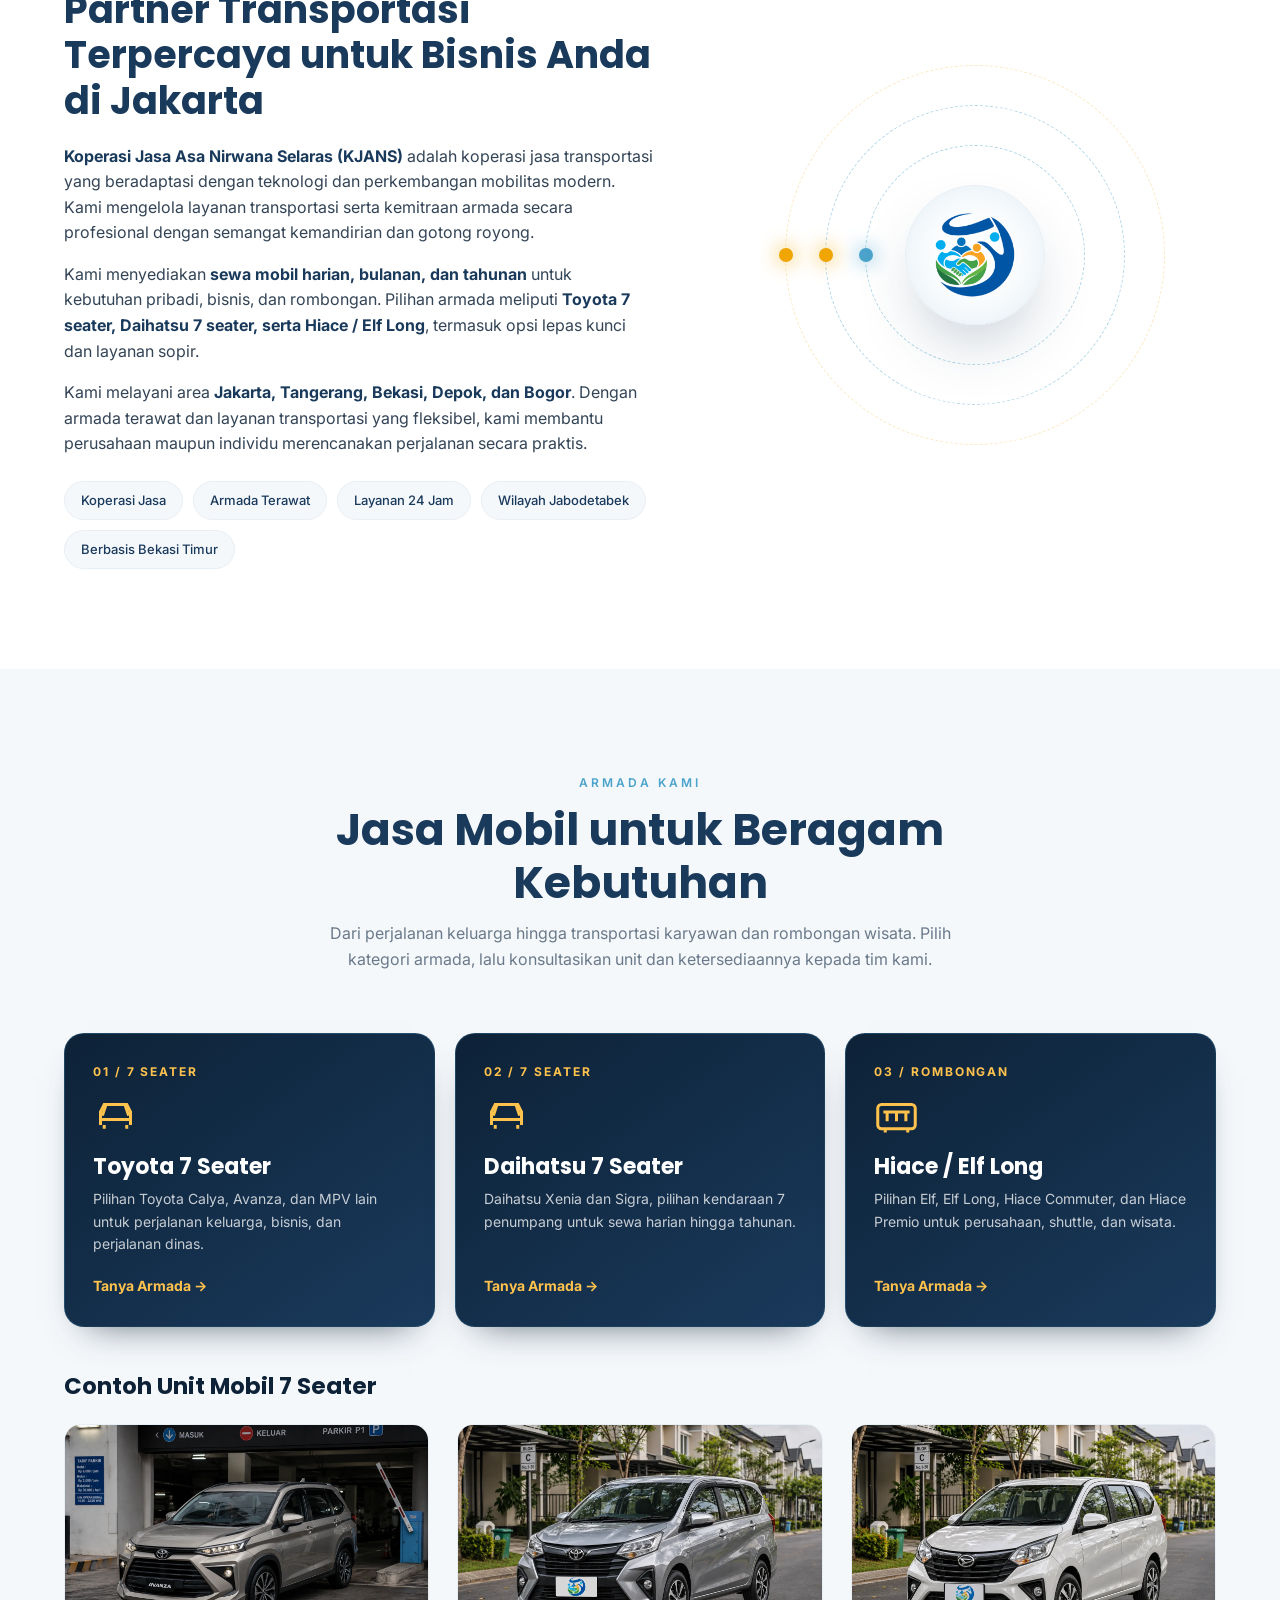
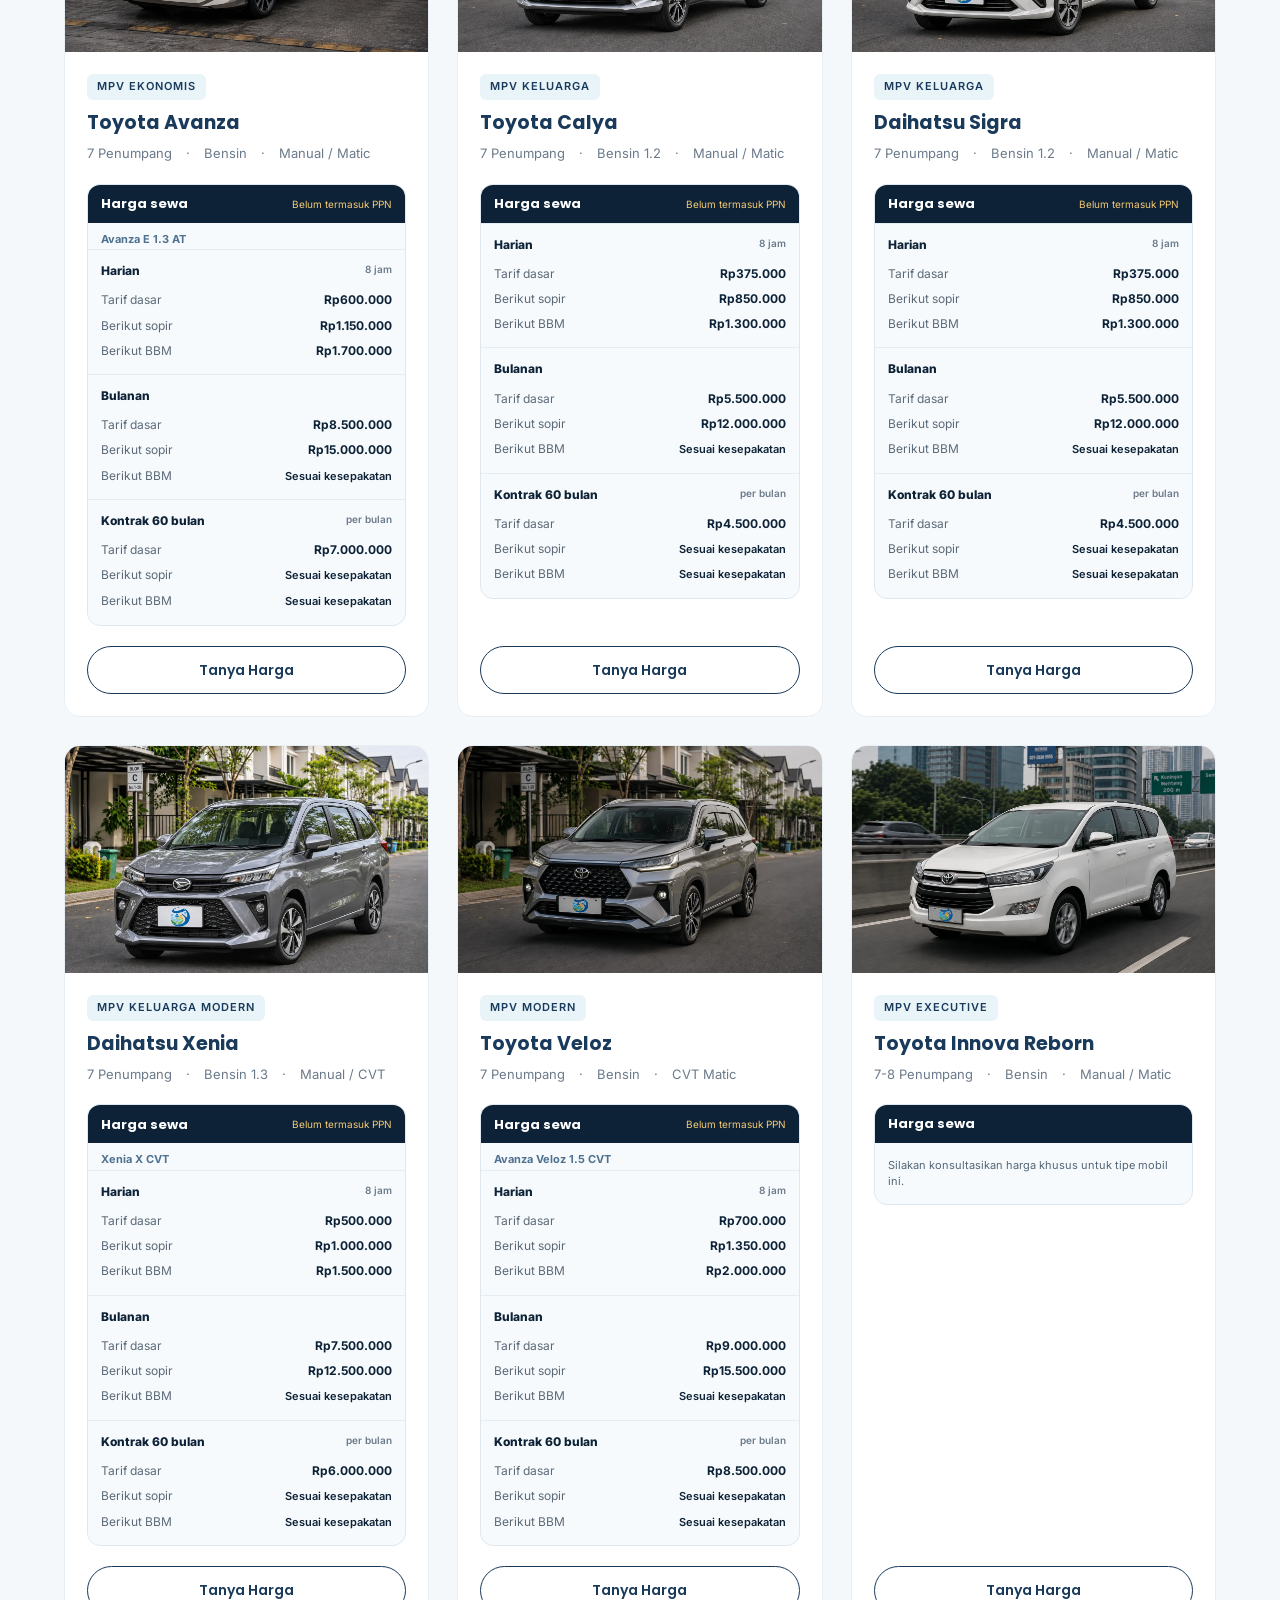
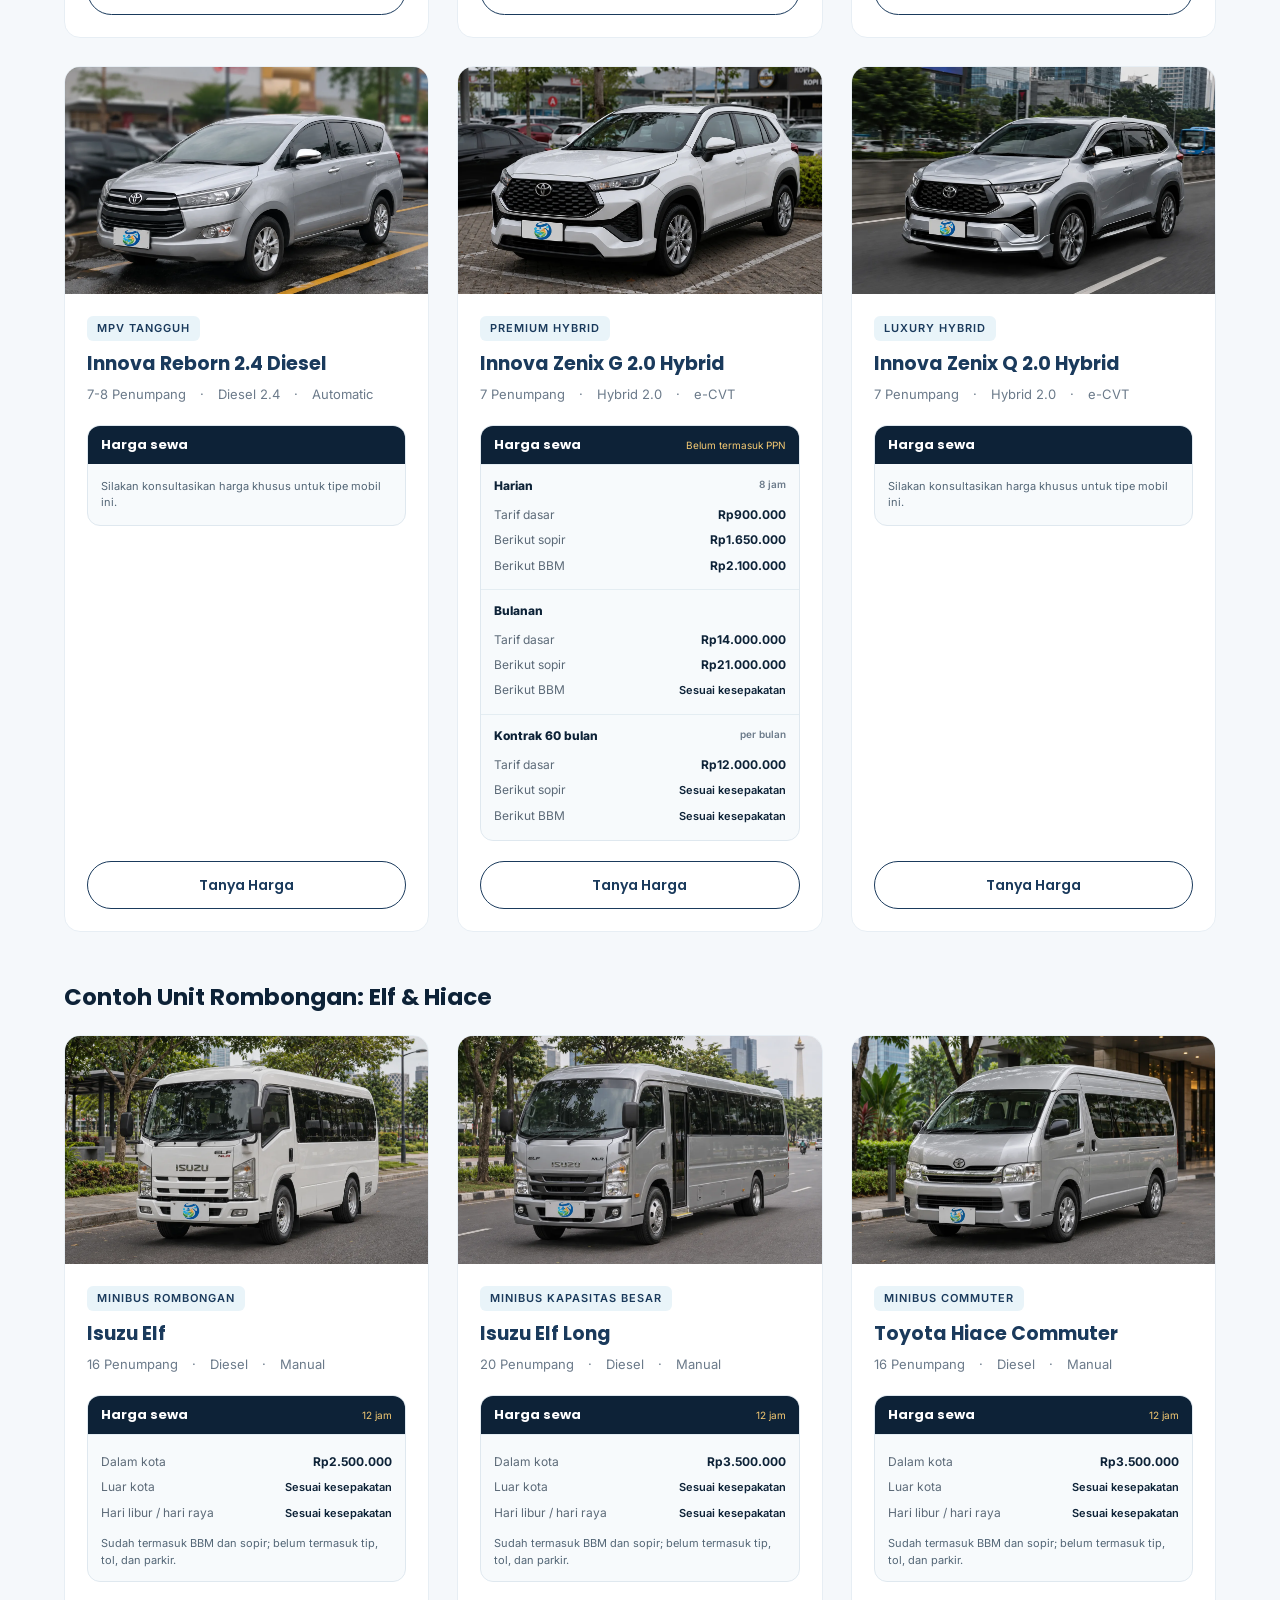
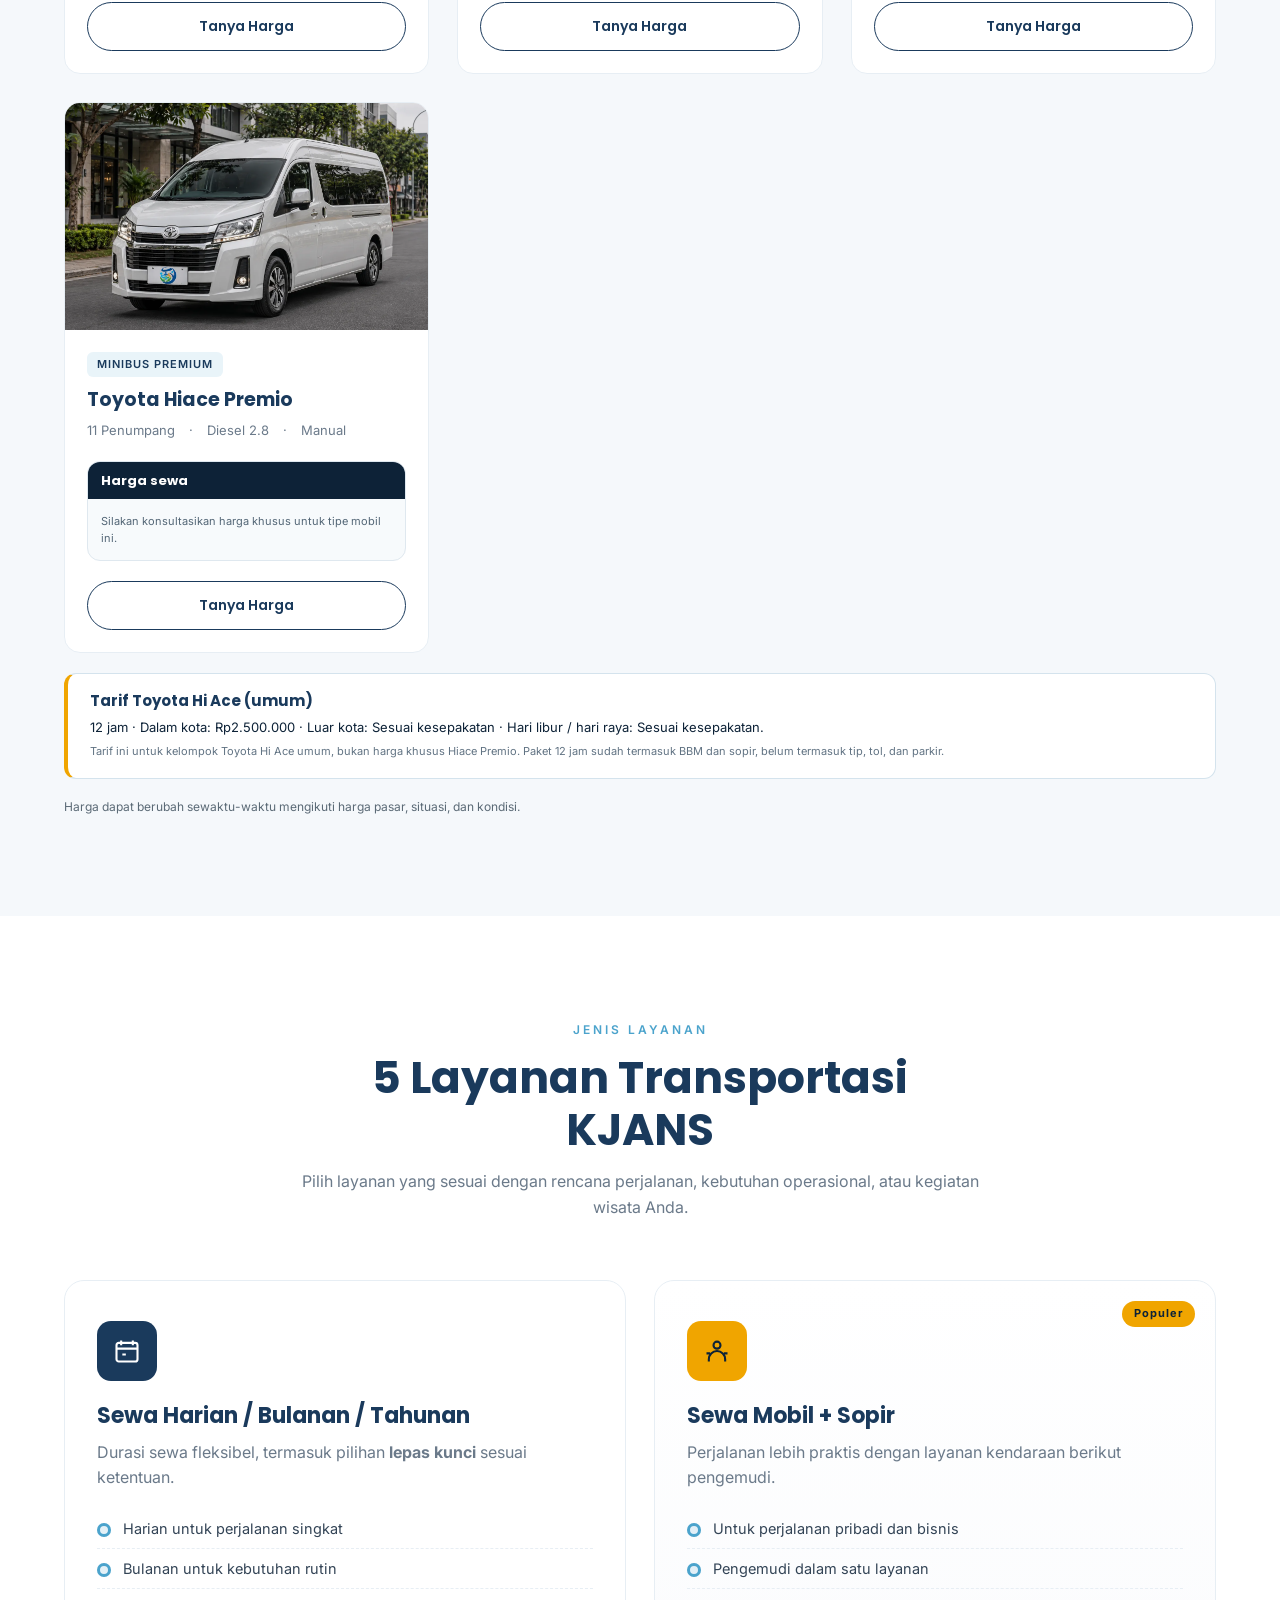
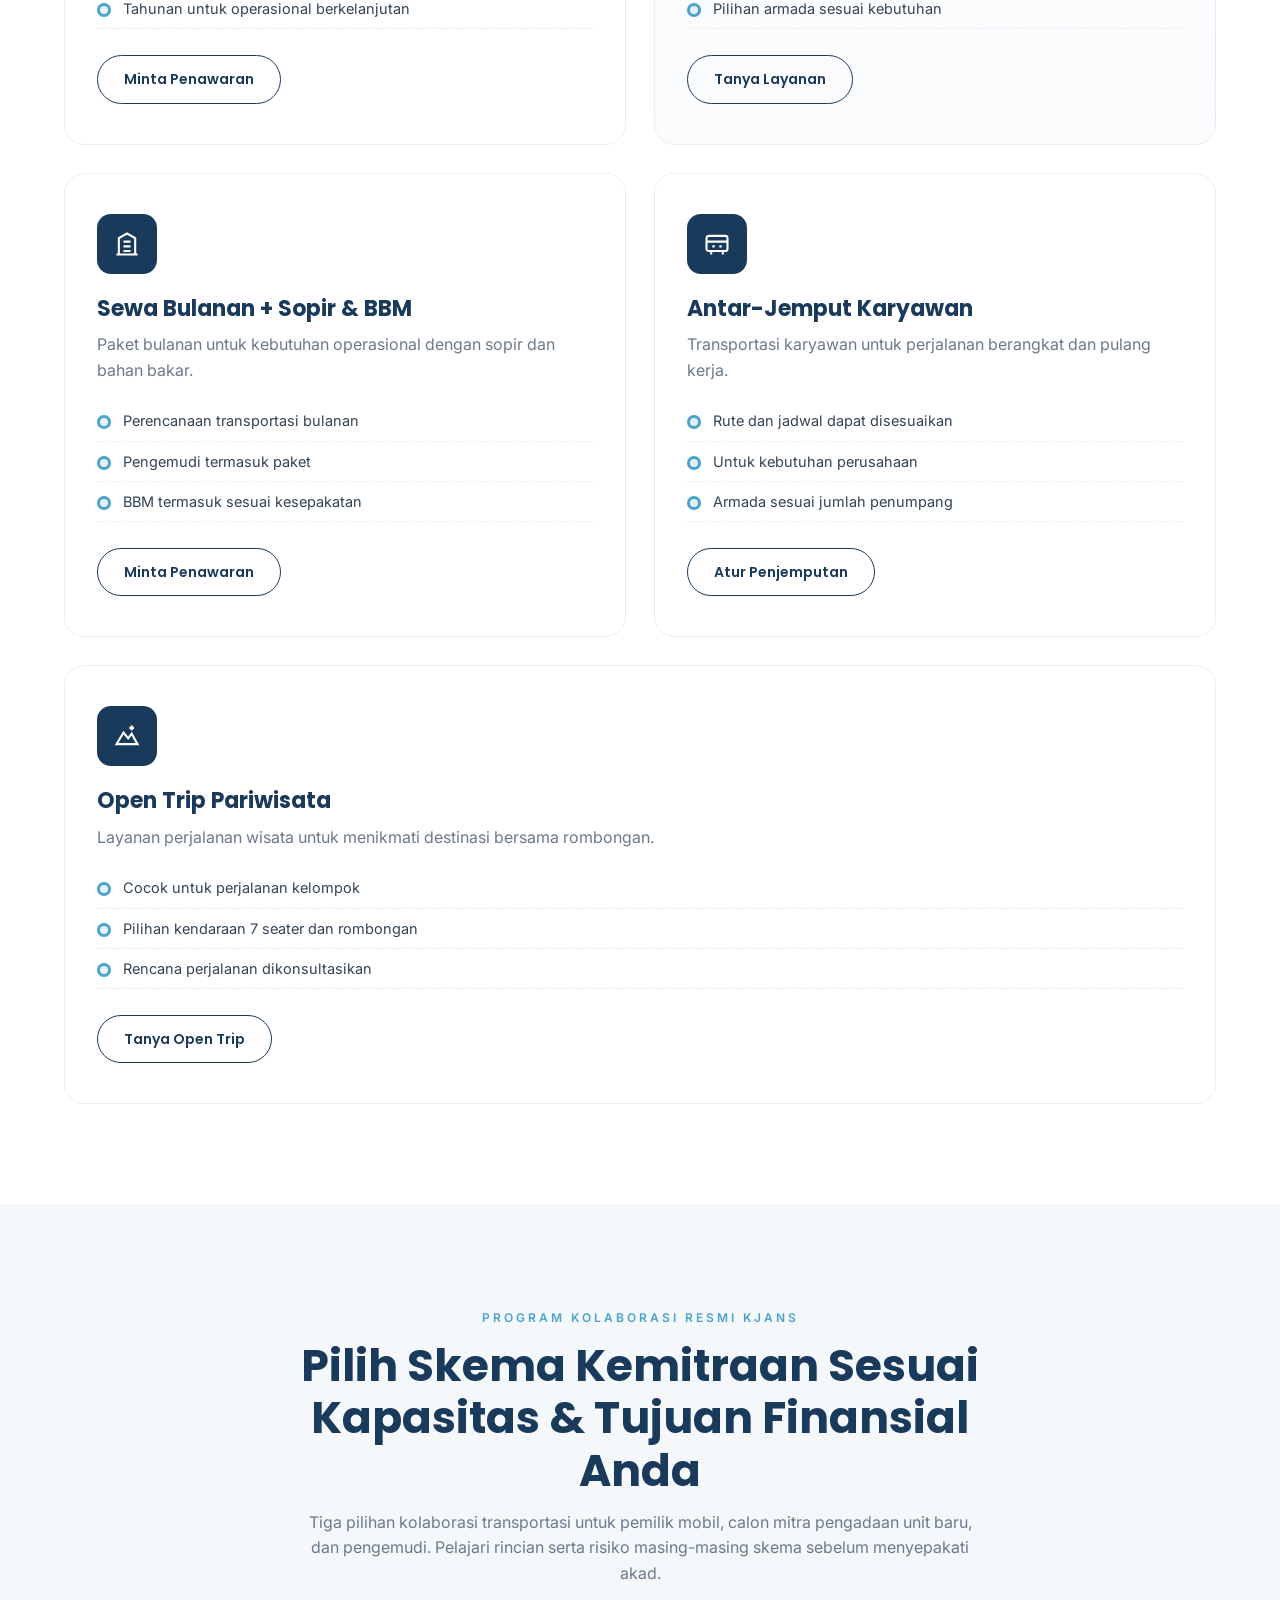
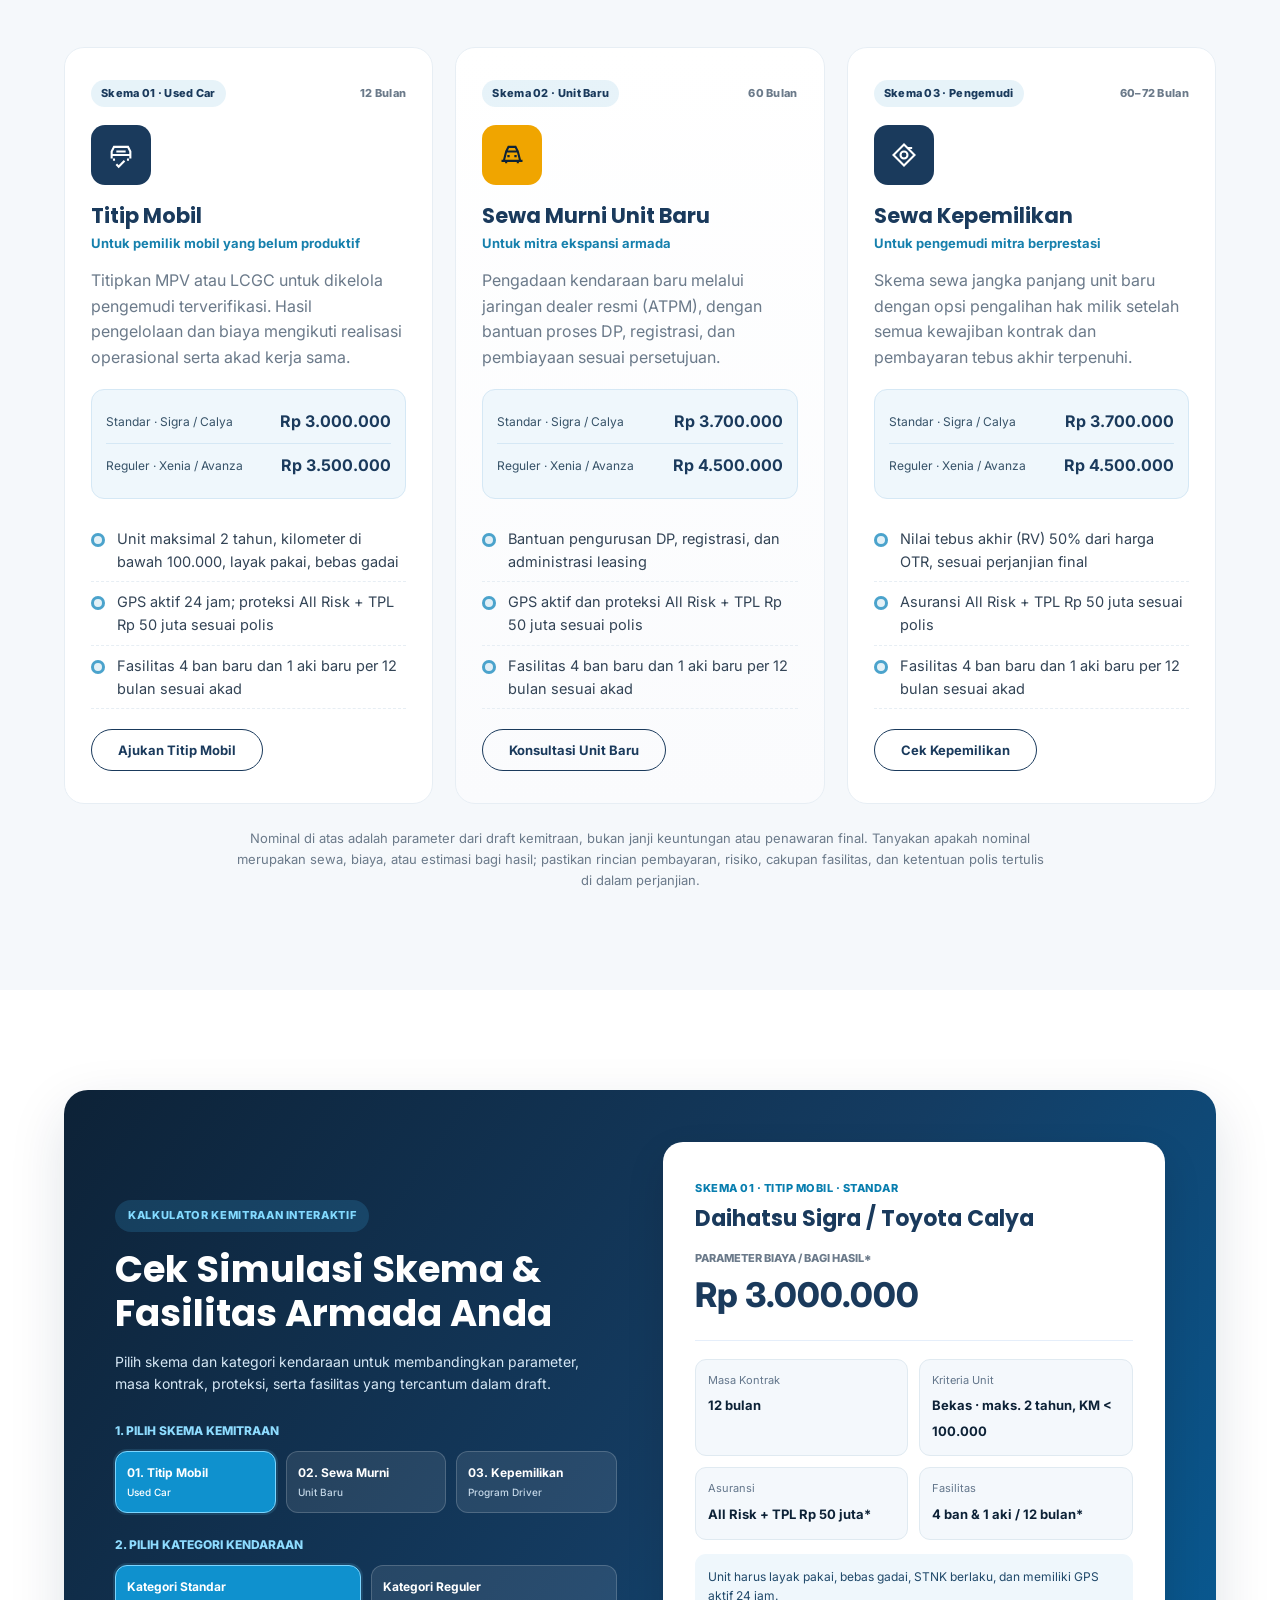
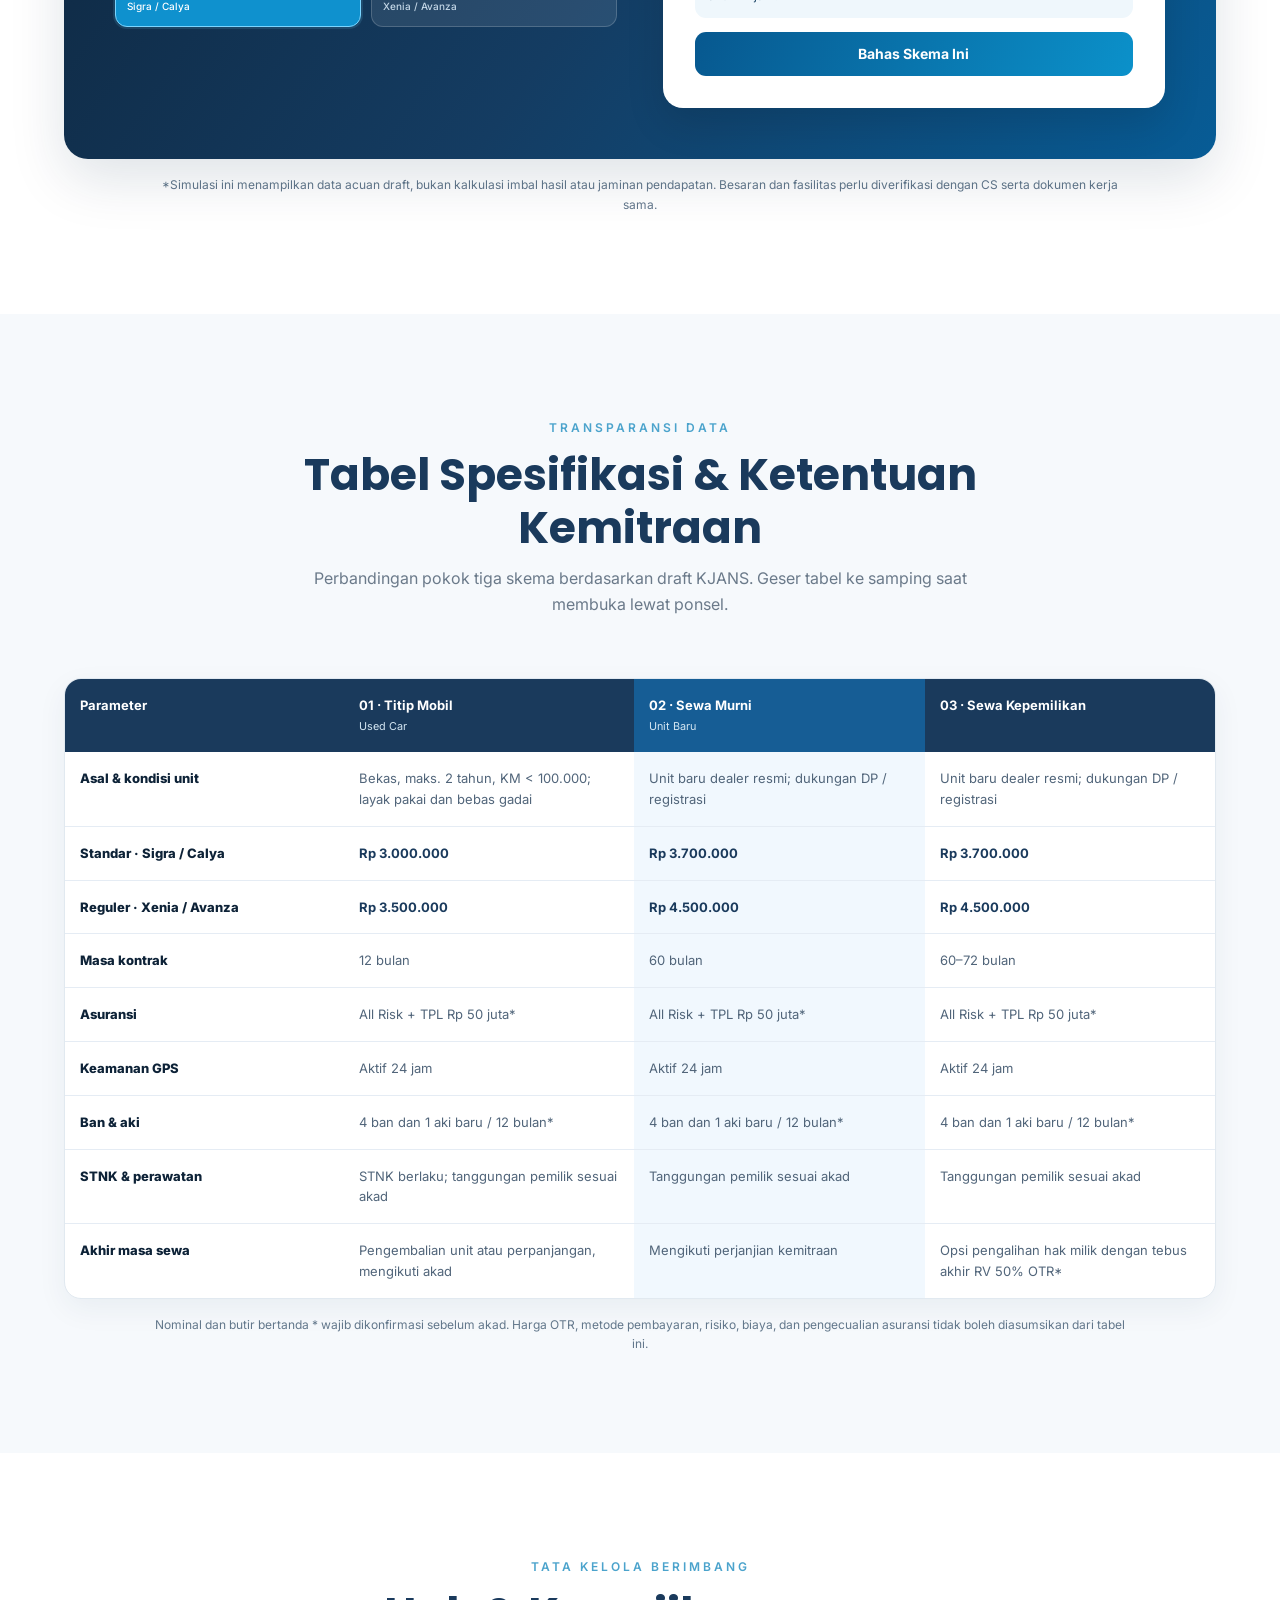
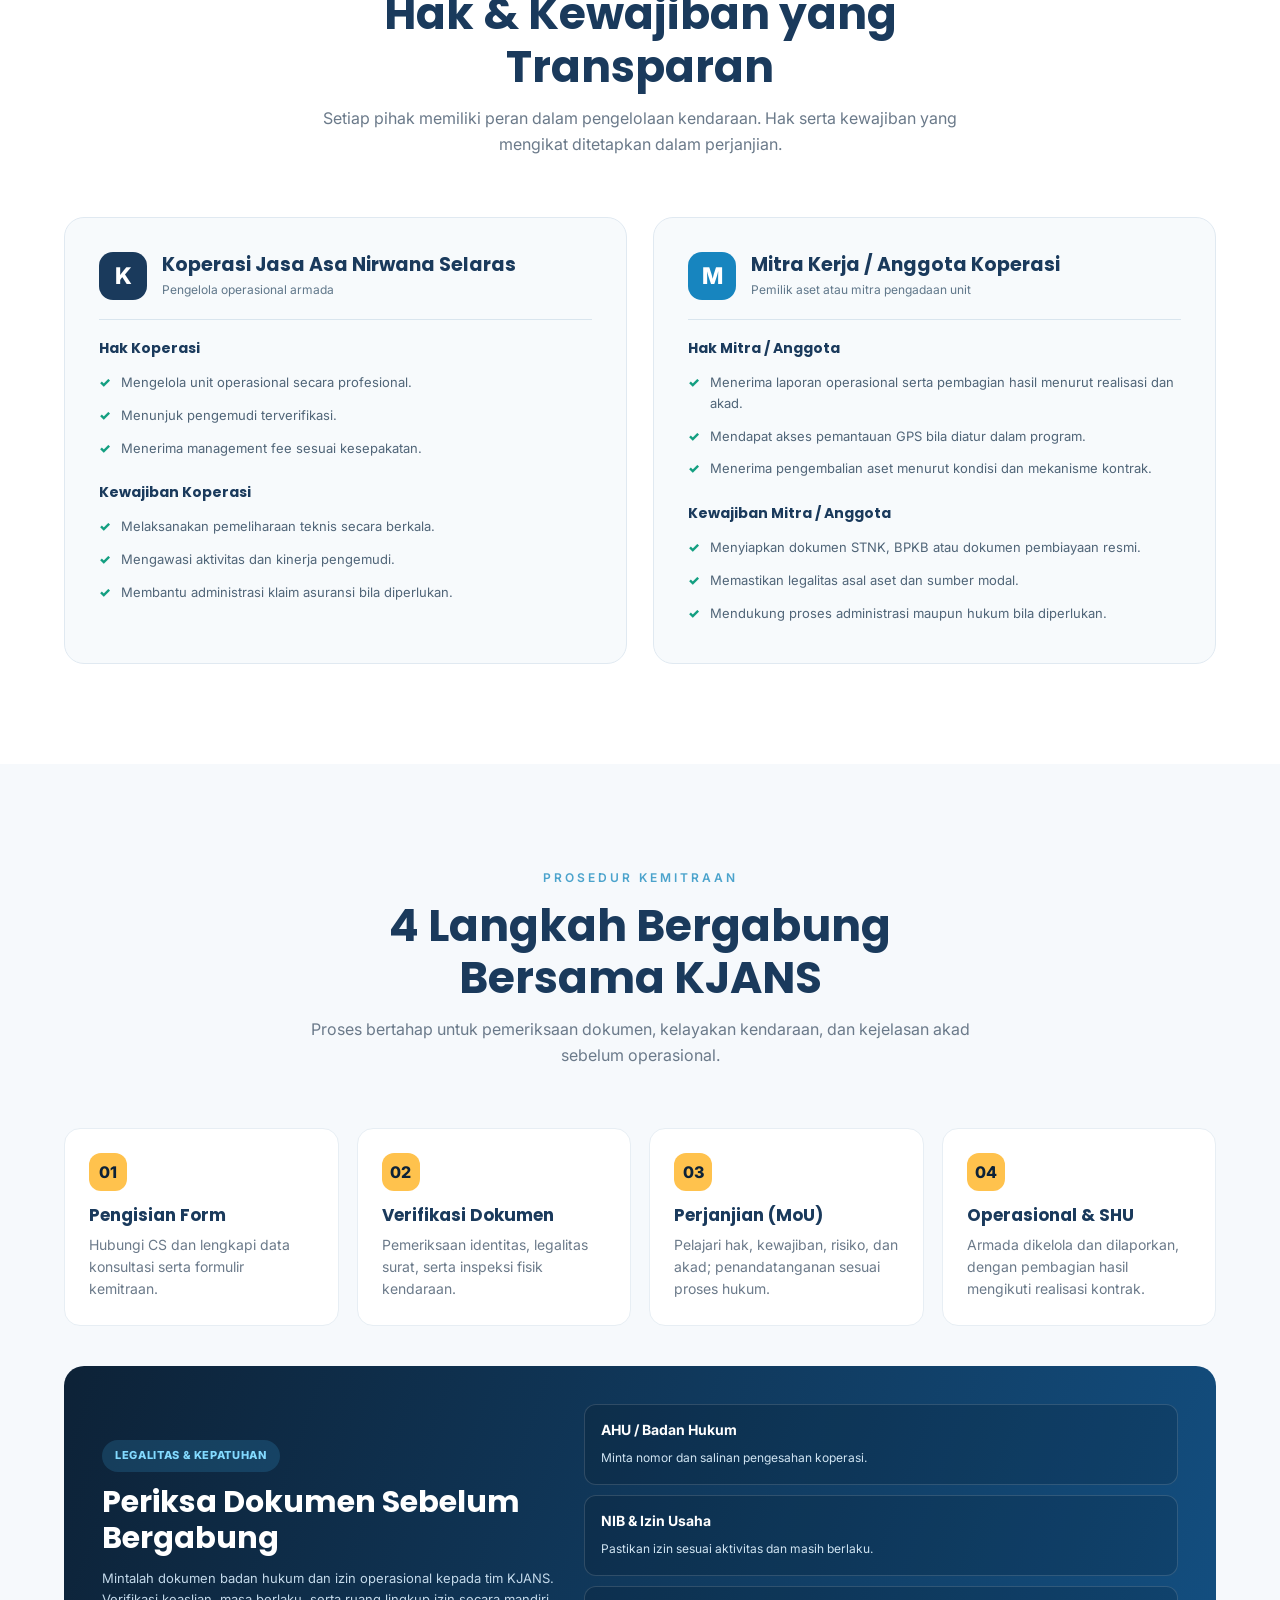
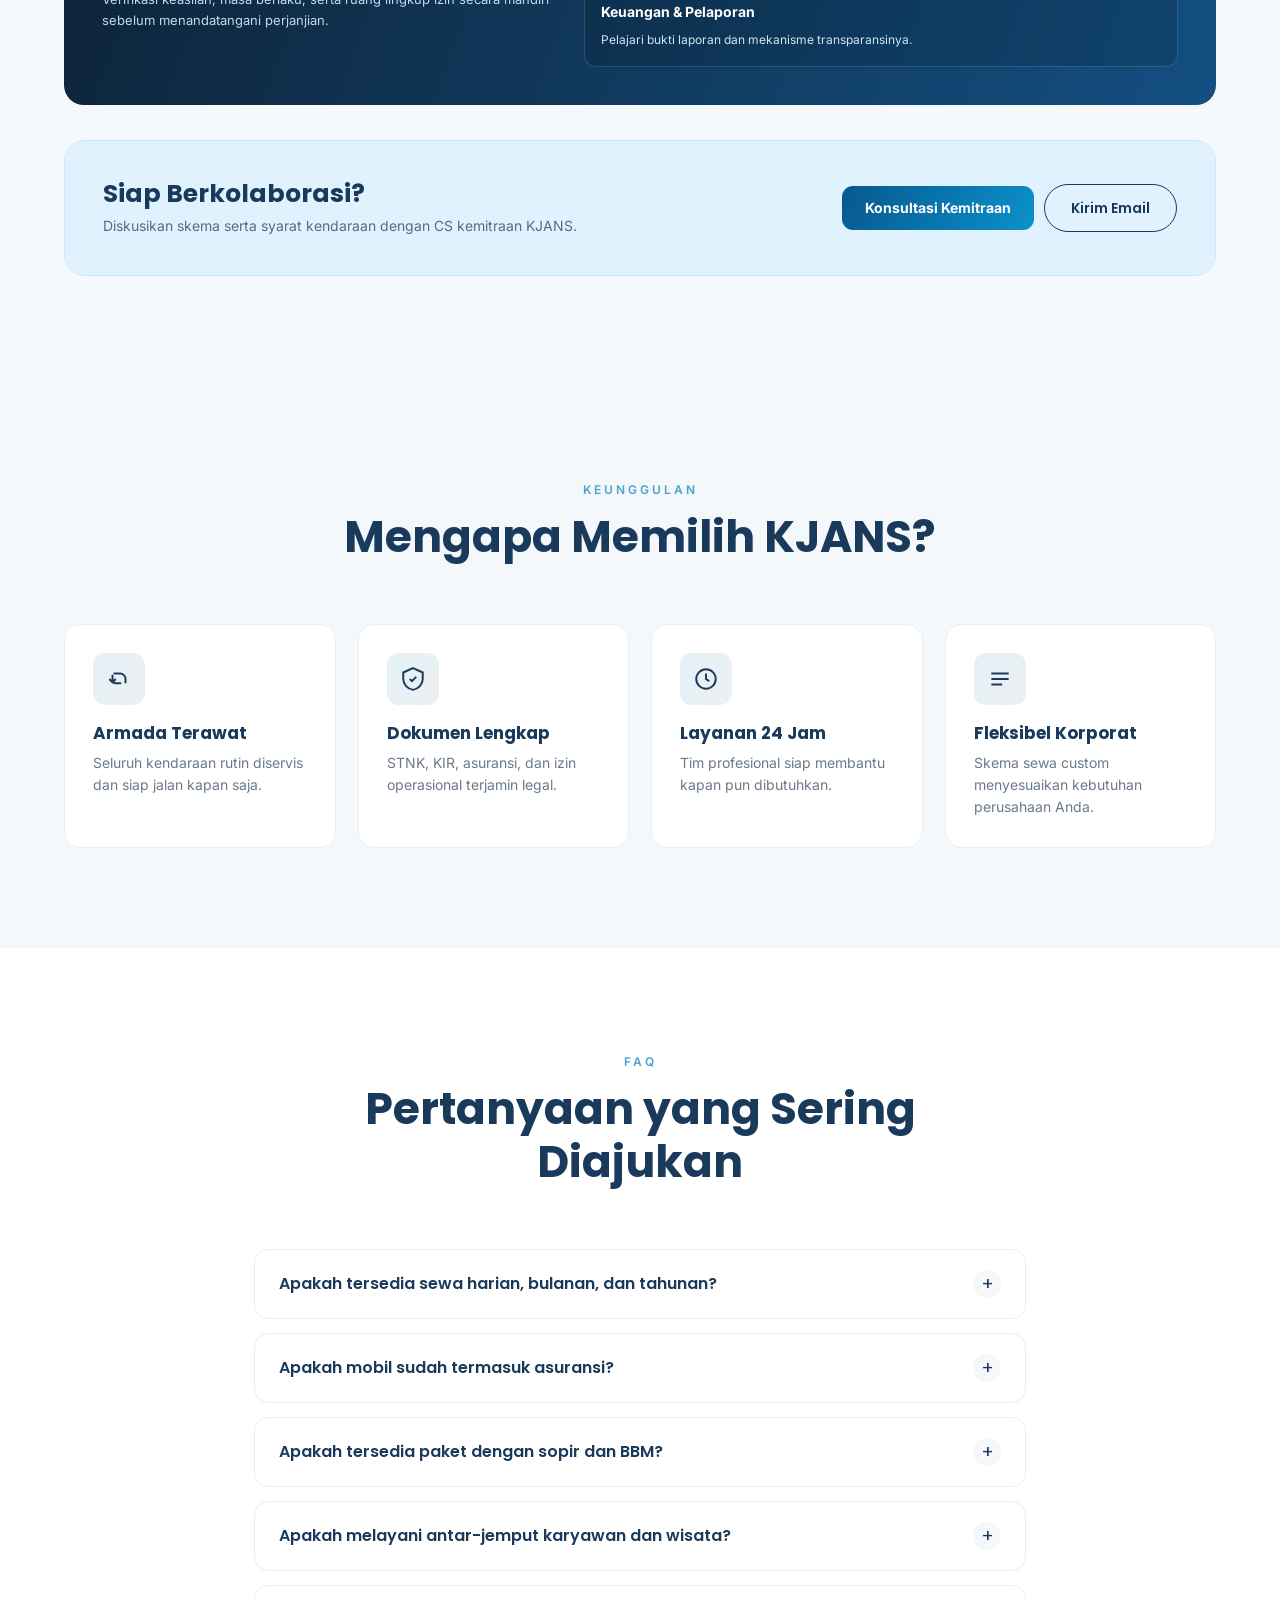
==== commit cbdfe241: "Update KJANS partnership customer service phone number" ====
--- a/index.html
+++ b/index.html
@@ -98,7 +98,7 @@
           "contactType": "sales",
           "areaServed": "ID"
         },
-        "department": { "@type": "Organization", "name": "Kemitraan KJANS", "email": "asanirwanaselaras@gmail.com", "telephone": "+62-815-184-0631" }
+        "department": { "@type": "Organization", "name": "Kemitraan KJANS", "email": "asanirwanaselaras@gmail.com", "telephone": "+62-857-2037-6045" }
       },
       {
         "@type": "WebSite",
@@ -2667,7 +2667,7 @@
         </a>
         <div class="contact-info">
           <div><strong>Rental &amp; Transportasi</strong><span><a href="tel:+628111004312">+62 811-1004-312</a></span></div>
-          <div><strong>CS Kemitraan</strong><span><a href="tel:+628151840631">+62 815-184-0631</a> (Senin–Kamis, 09.00–13.00)</span></div>
+          <div><strong>CS Kemitraan</strong><span><a href="tel:+6285720376045">+62 857-2037-6045</a></span></div>
           <div><strong>Email Kemitraan</strong><span><a href="mailto:asanirwanaselaras@gmail.com">asanirwanaselaras@gmail.com</a></span></div>
           <div><strong>Domisili Koperasi</strong><span>Bekasi Timur, Jawa Barat</span></div>
           <div><strong>Wilayah Layanan</strong><span>Jabodetabek</span></div>
@@ -2734,7 +2734,7 @@
       <div>
         <h5>Kontak</h5>
         <a href="tel:+628111004312">+62 811-1004-312</a>
-        <a href="tel:+628151840631">CS: +62 815-184-0631</a>
+        <a href="tel:+6285720376045">CS: +62 857-2037-6045</a>
         <a href="mailto:asanirwanaselaras@gmail.com">Email Kemitraan</a>
         <a href="#partnership">Program KJANS</a>
         <a href="#contact">Wilayah Jabodetabek</a>
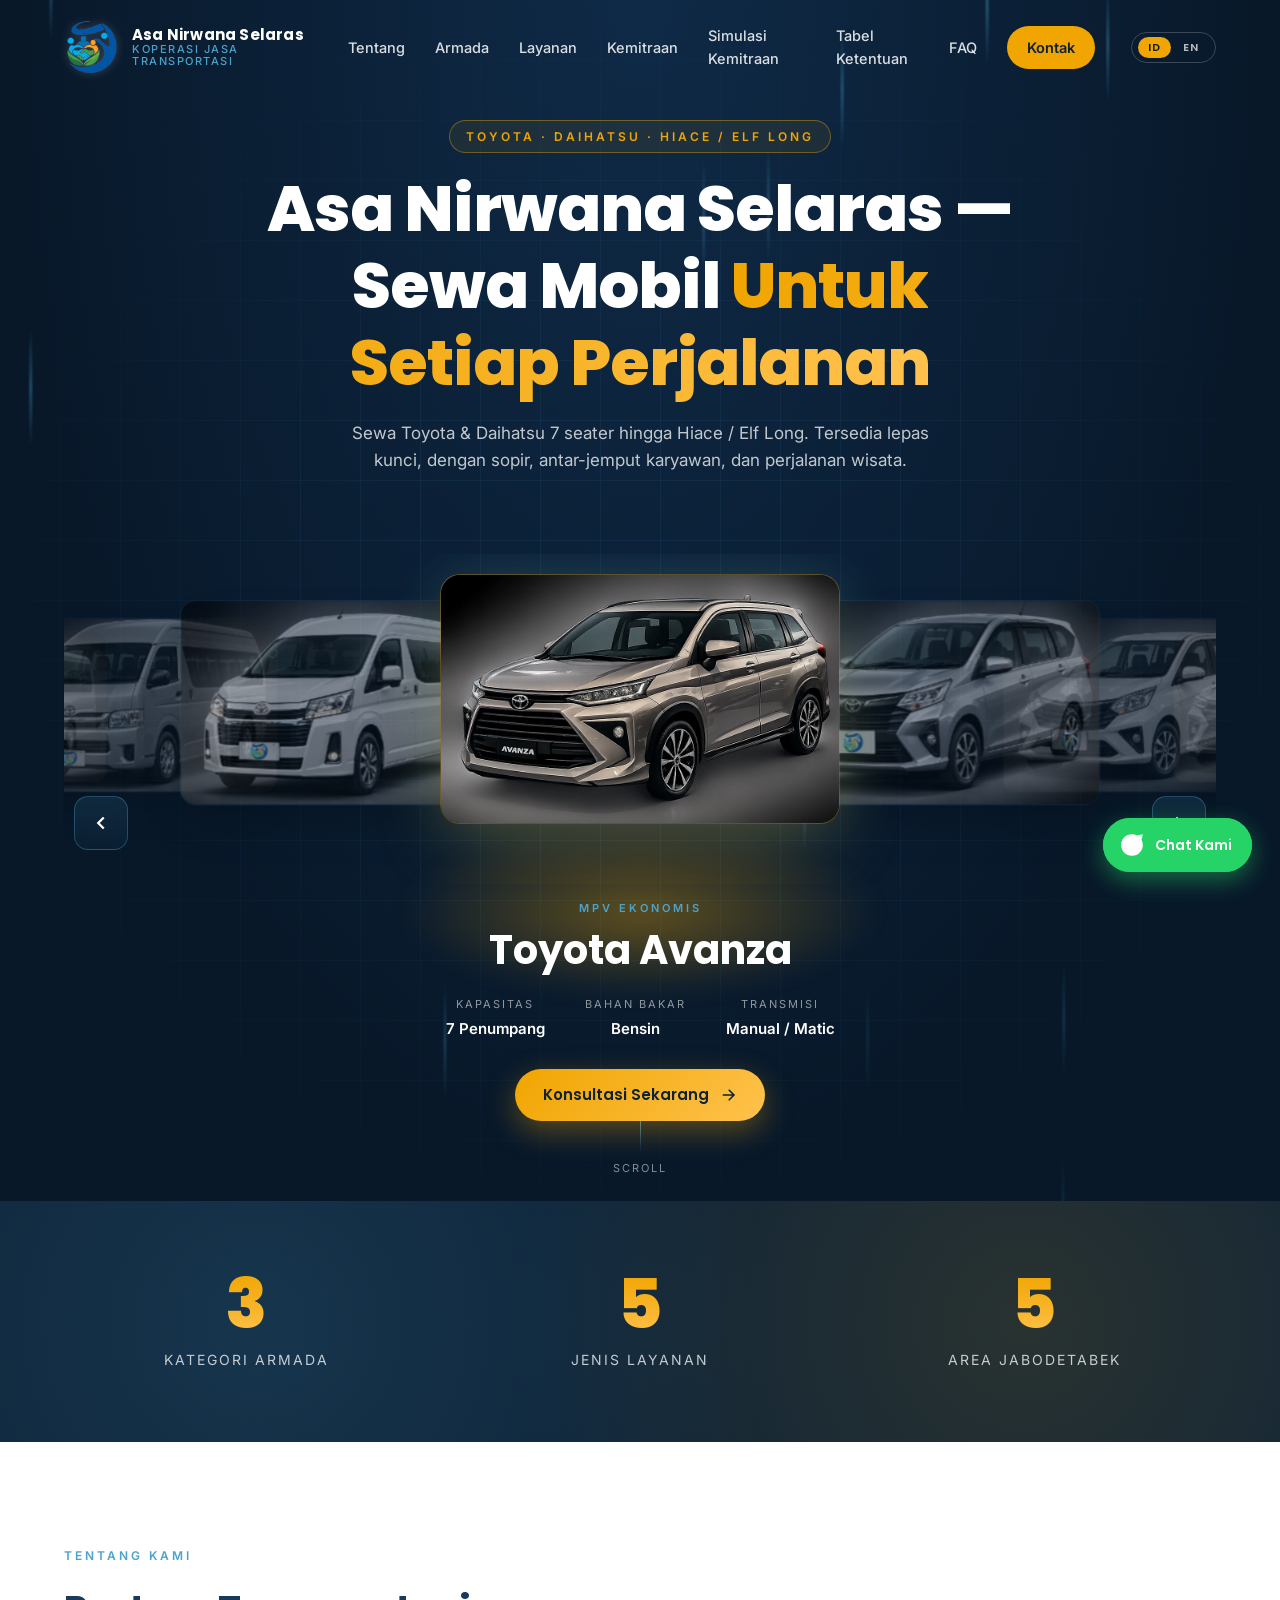
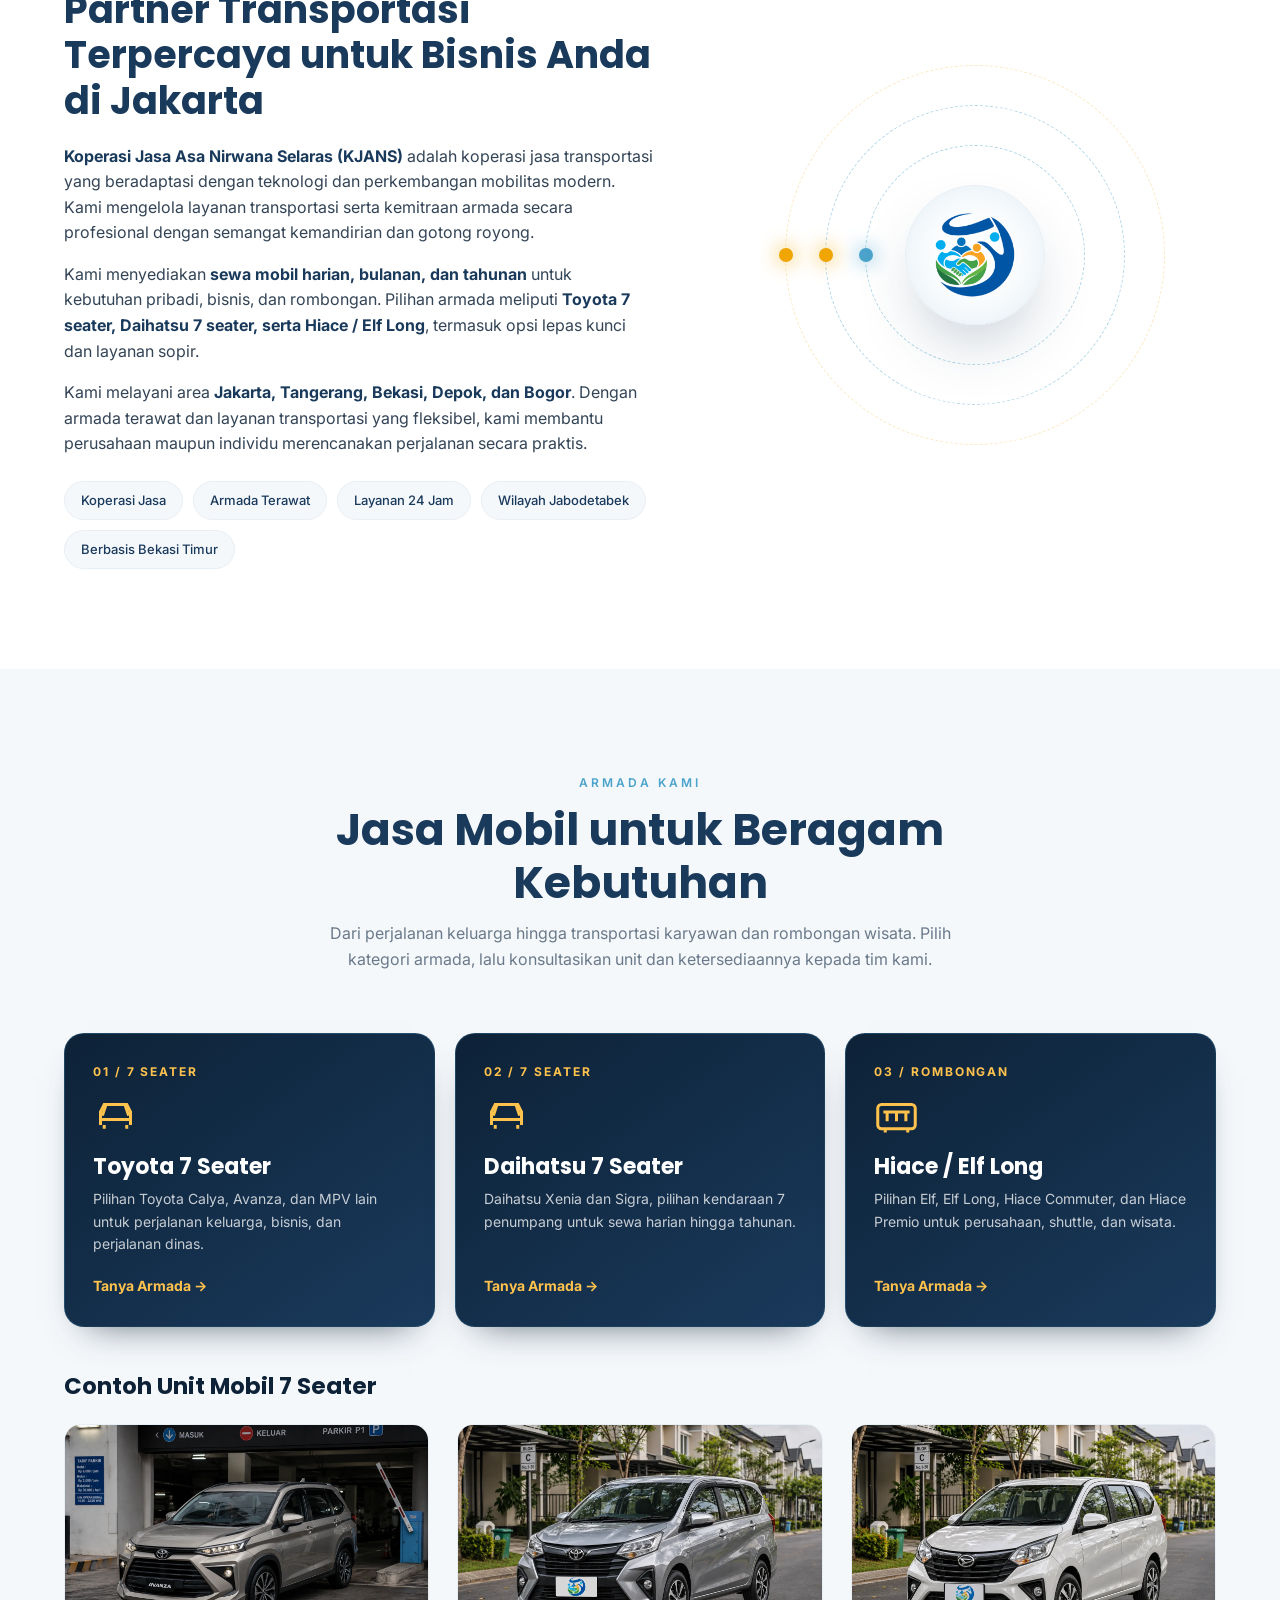
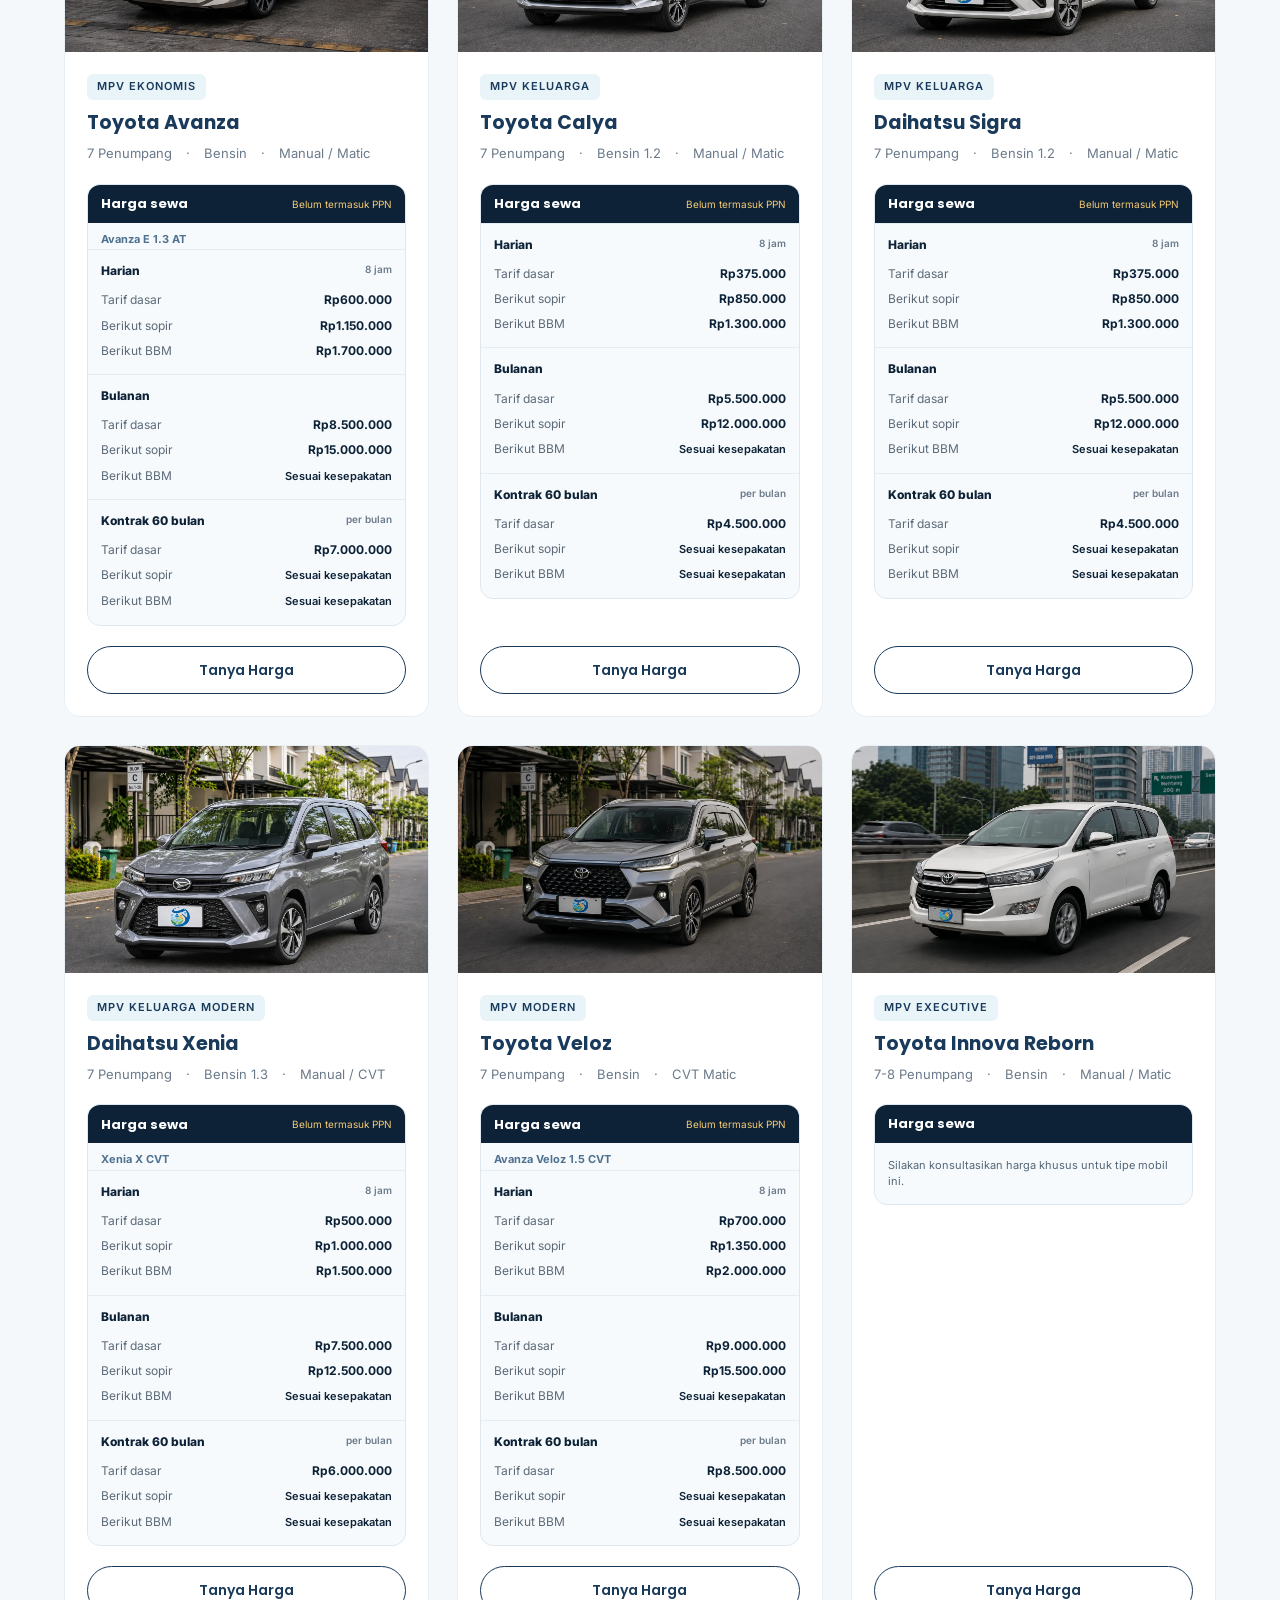
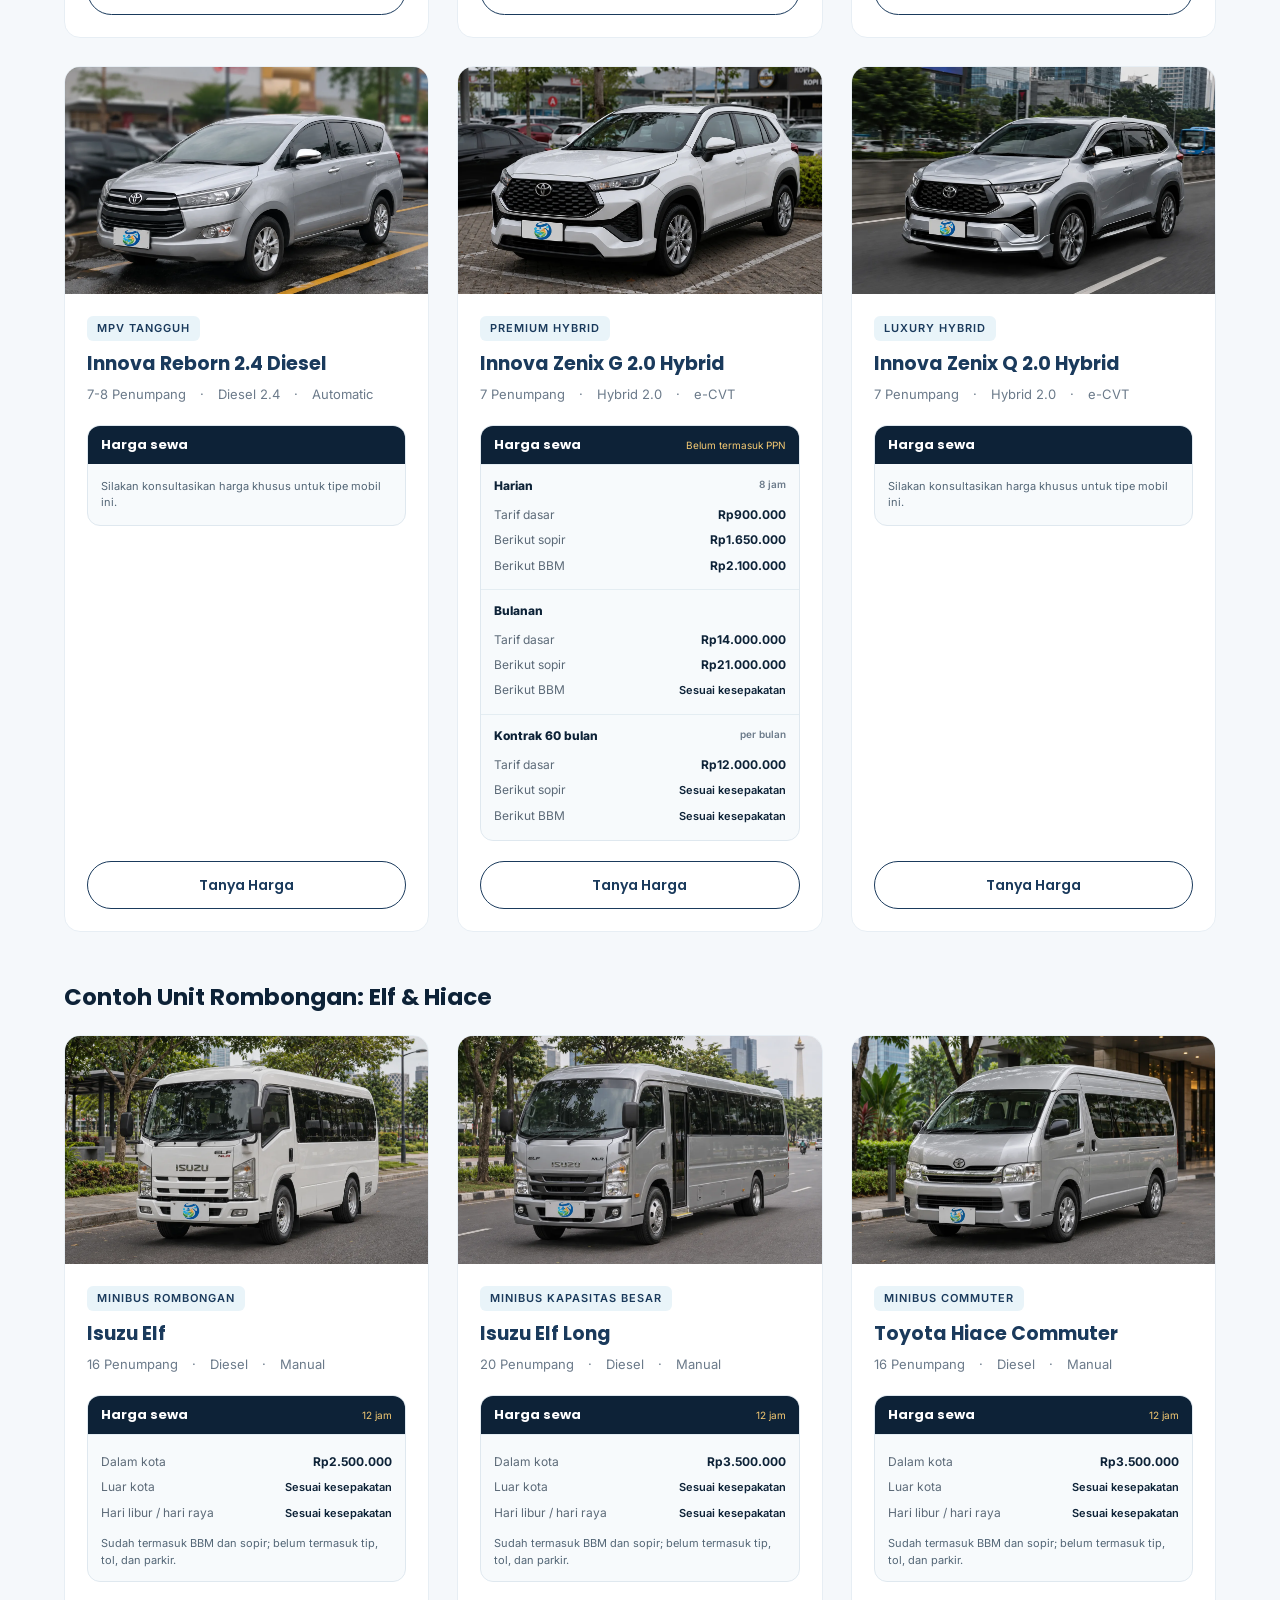
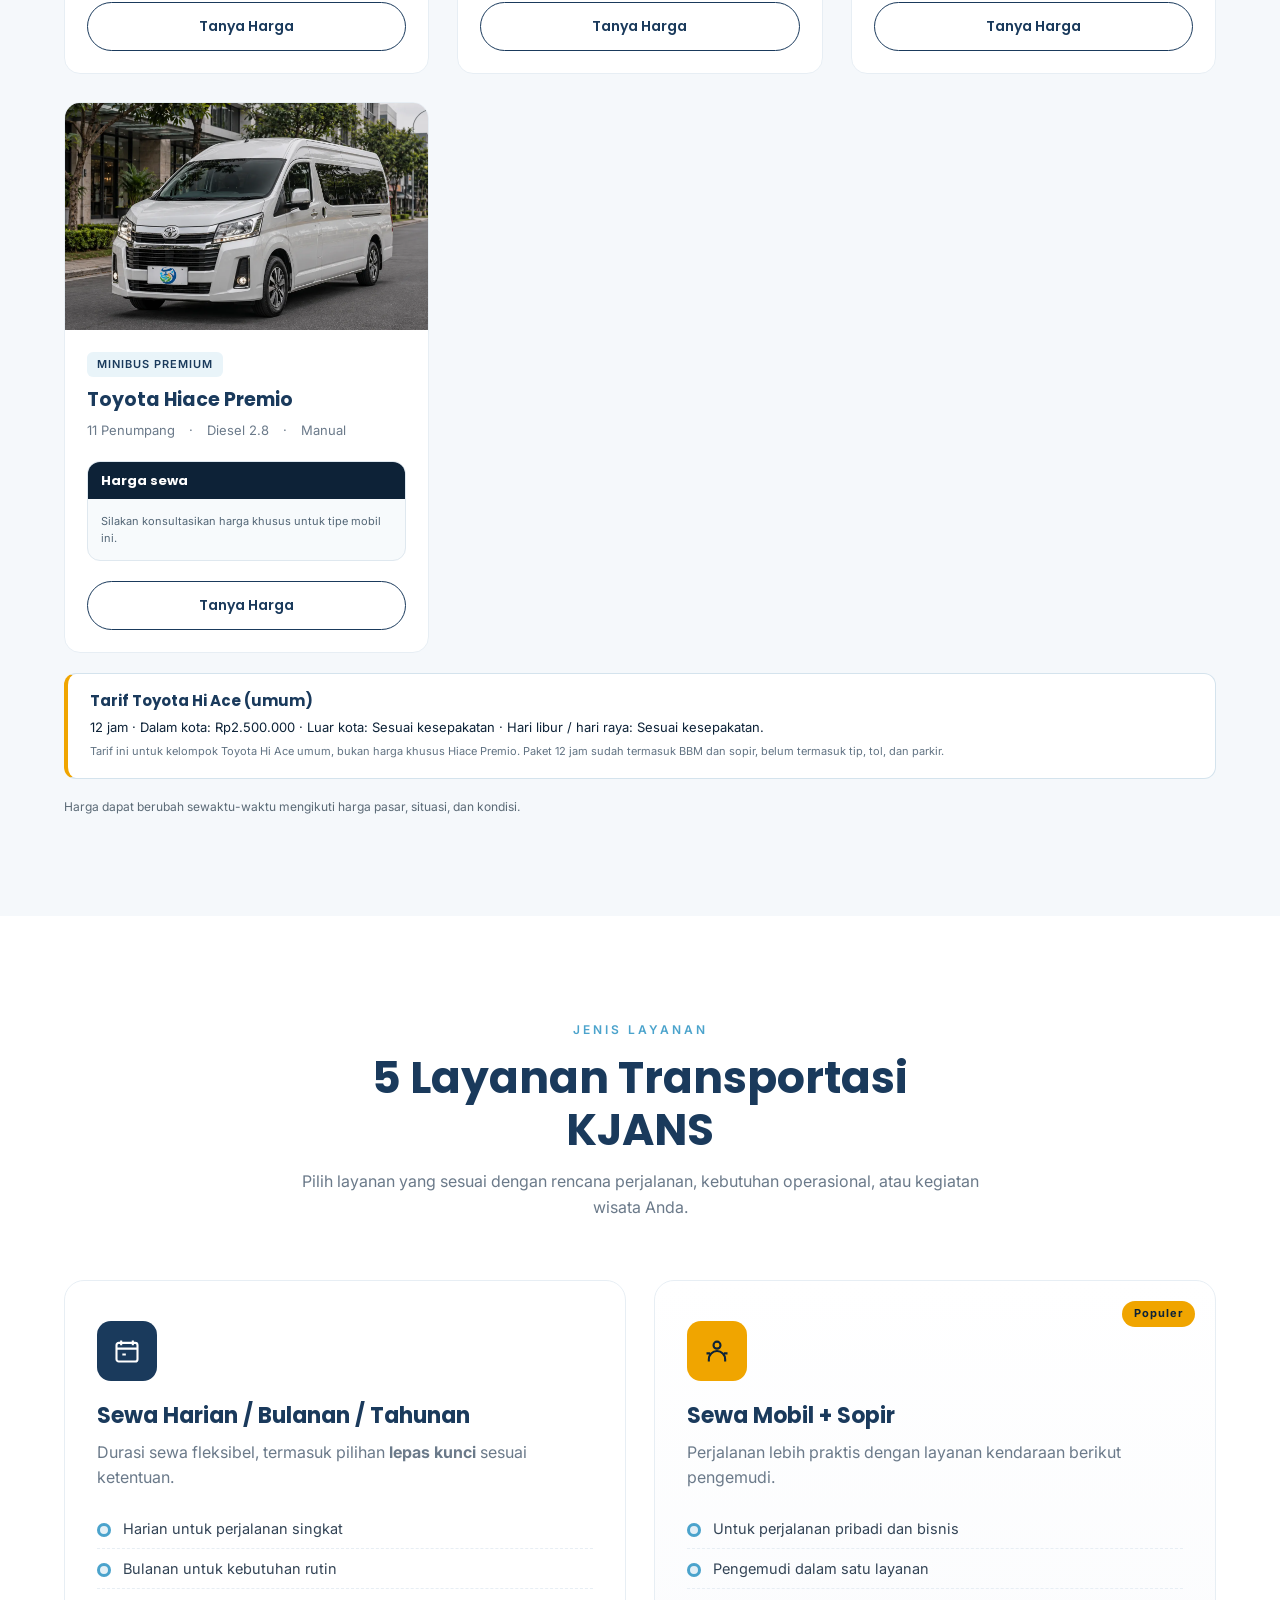
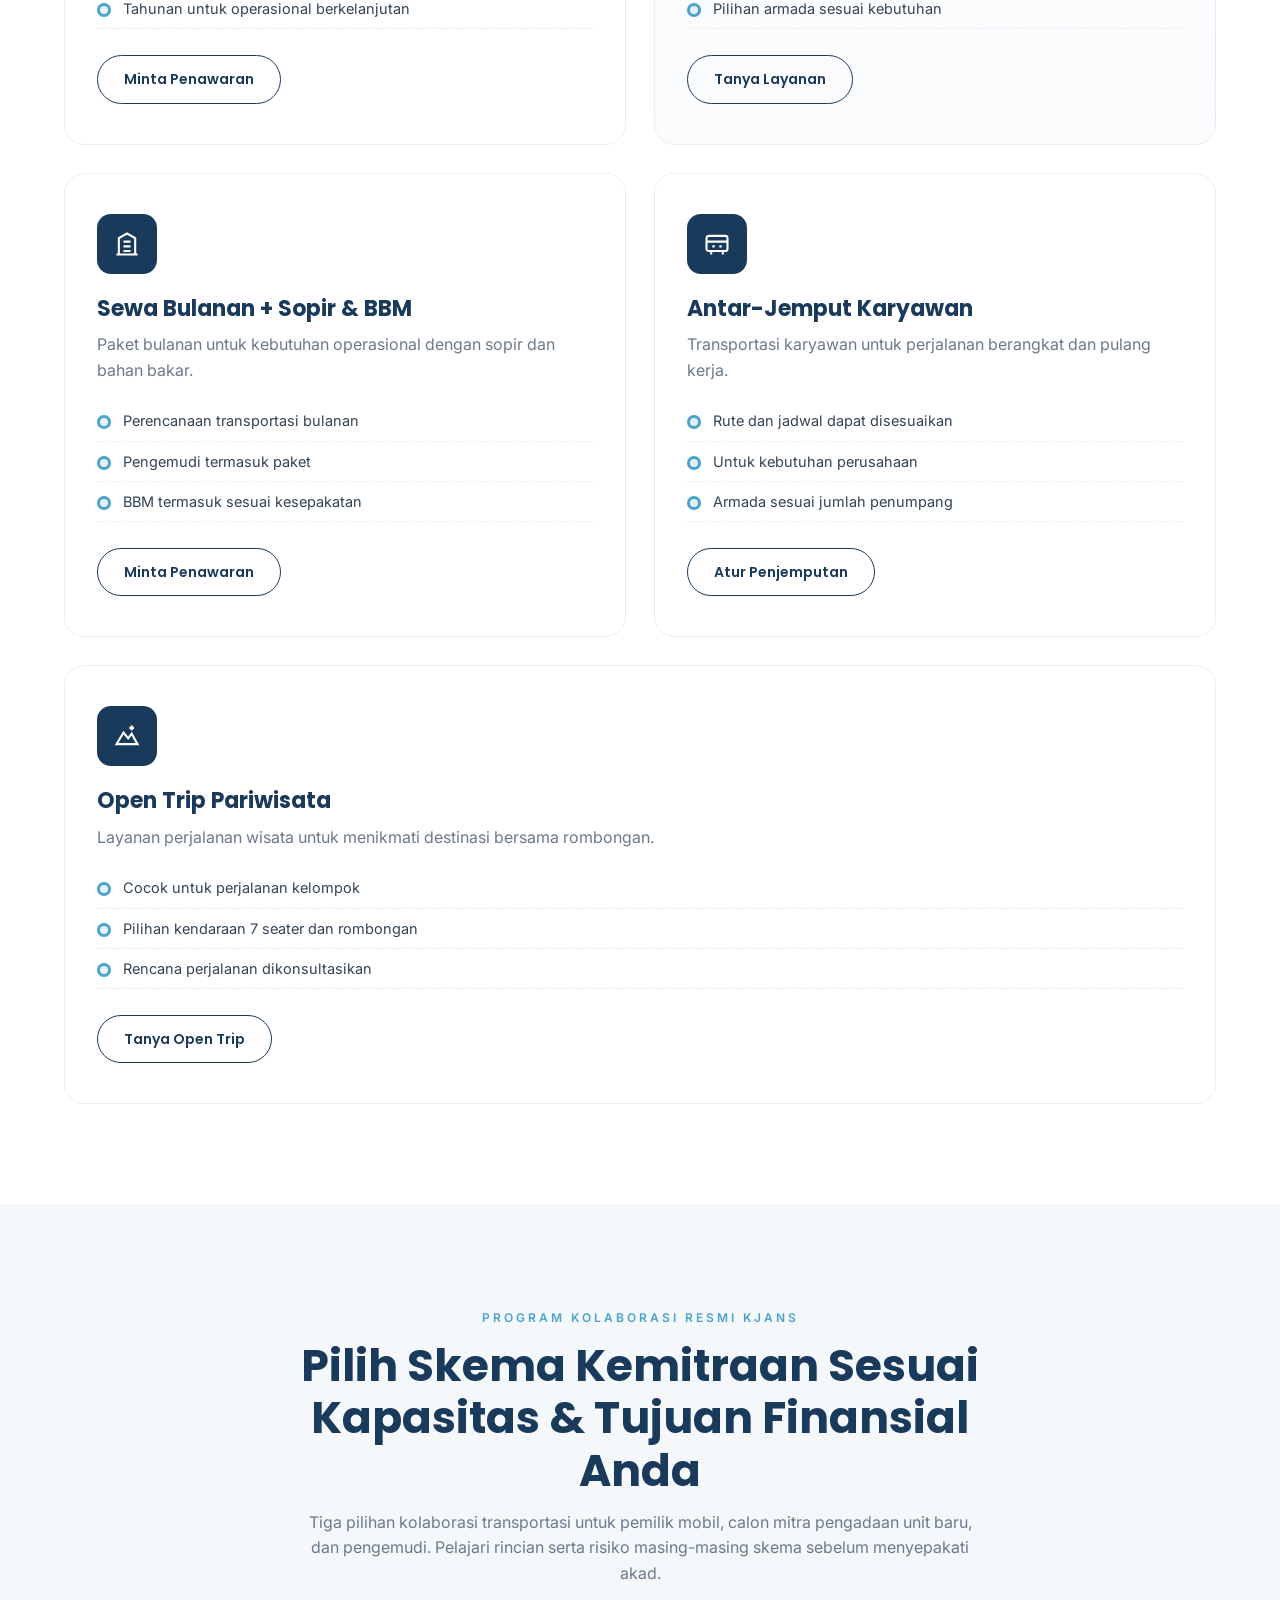
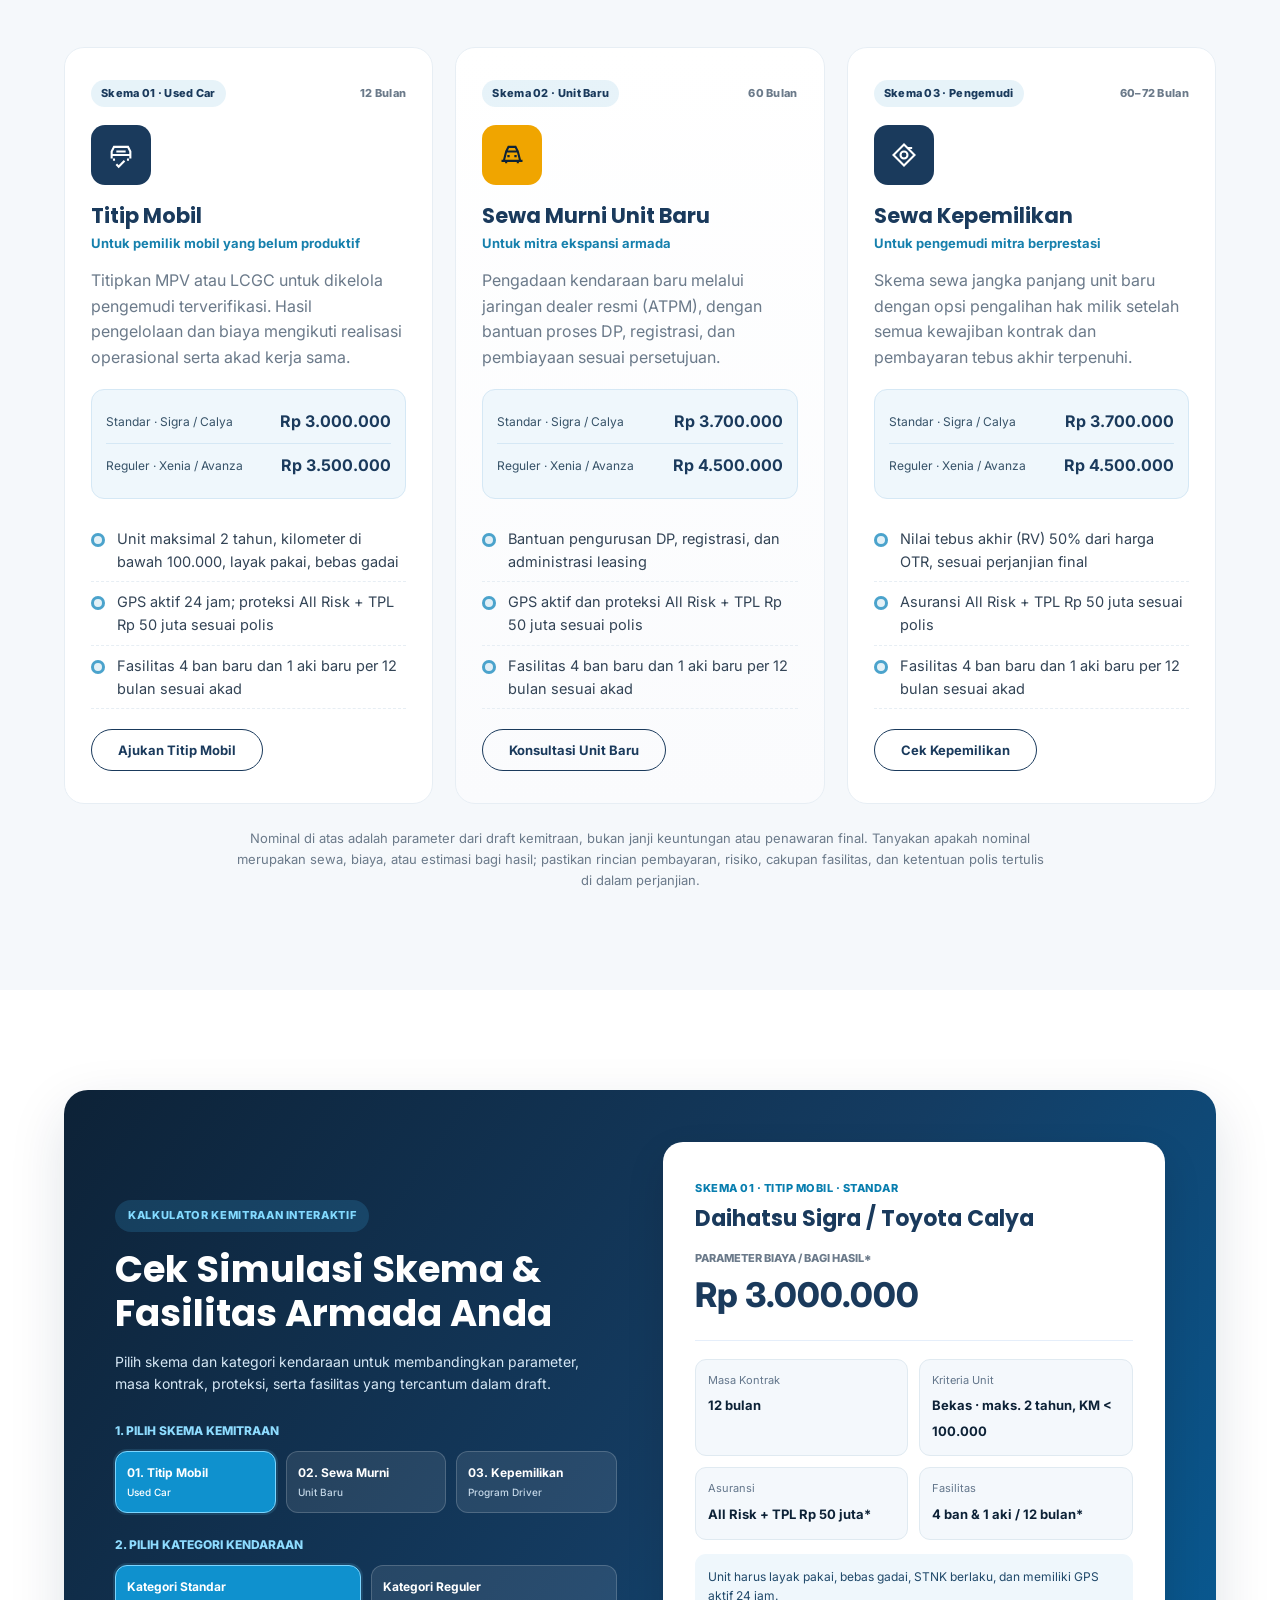
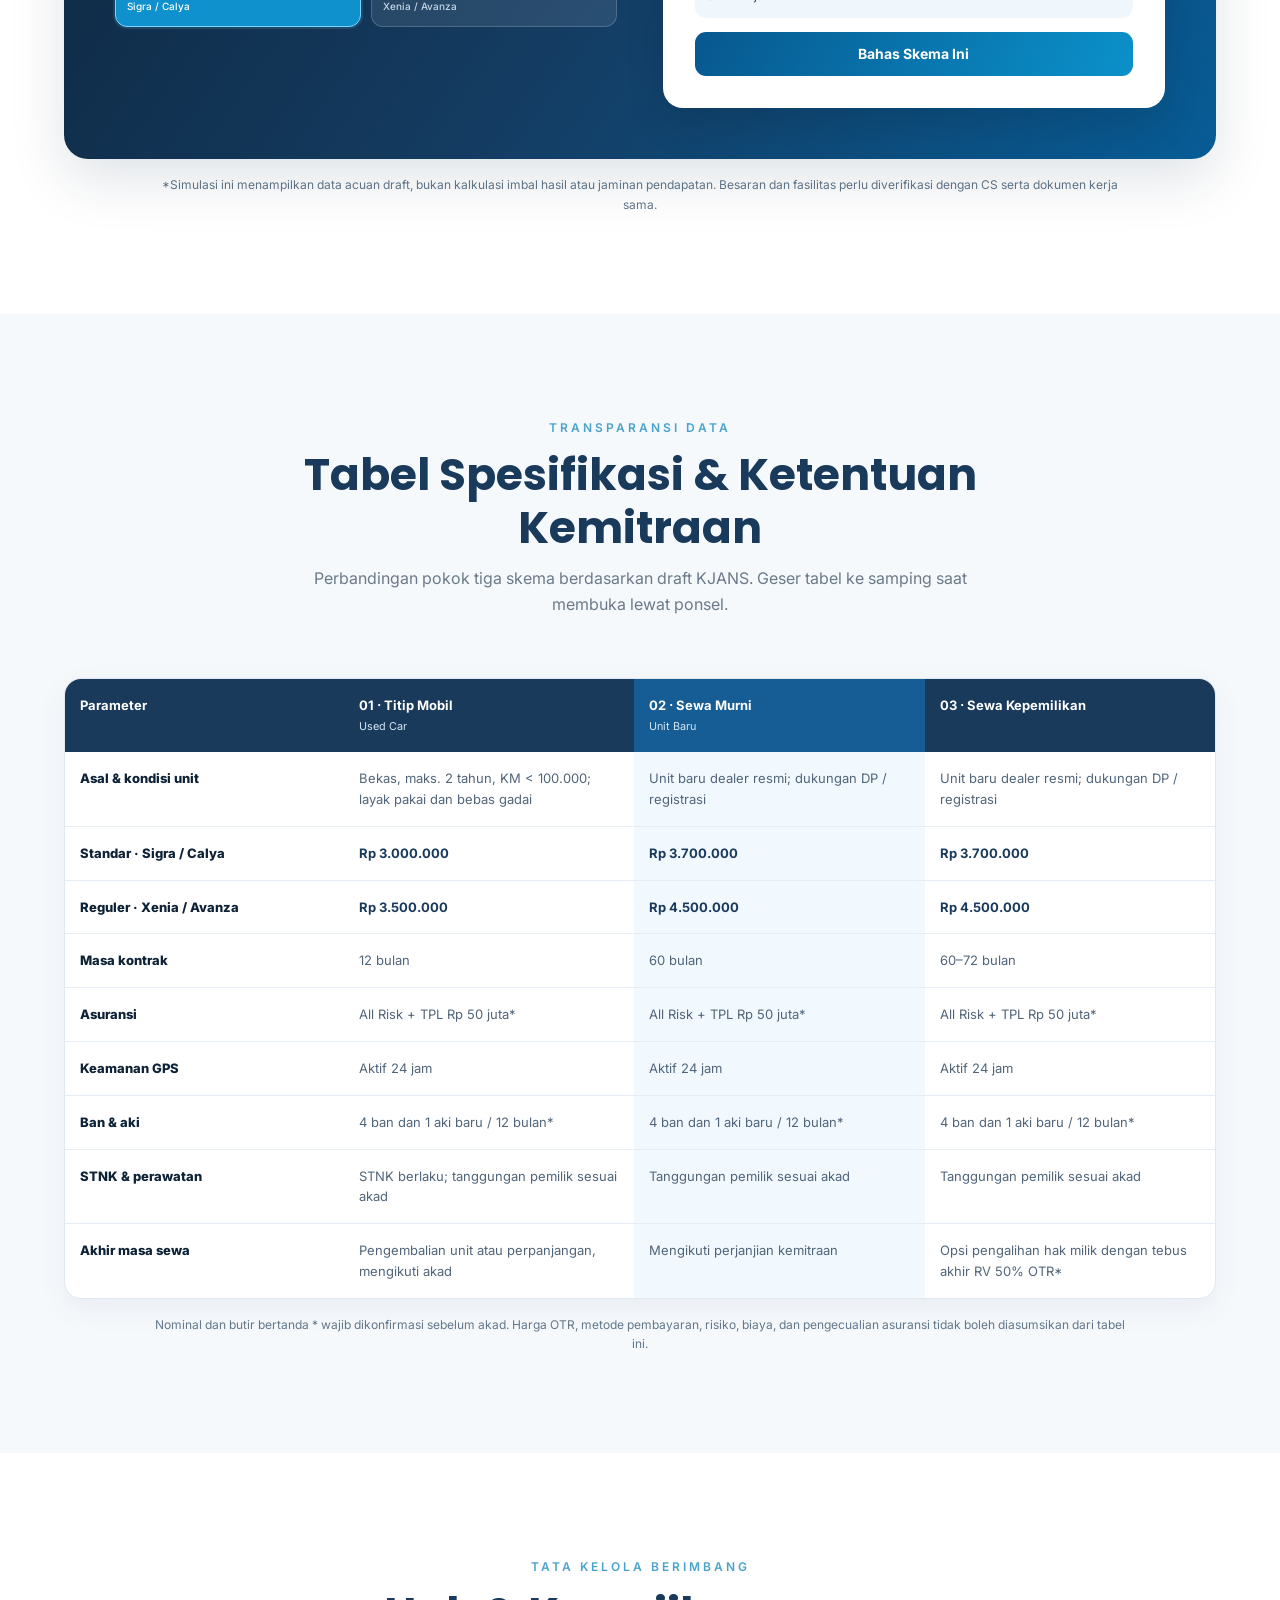
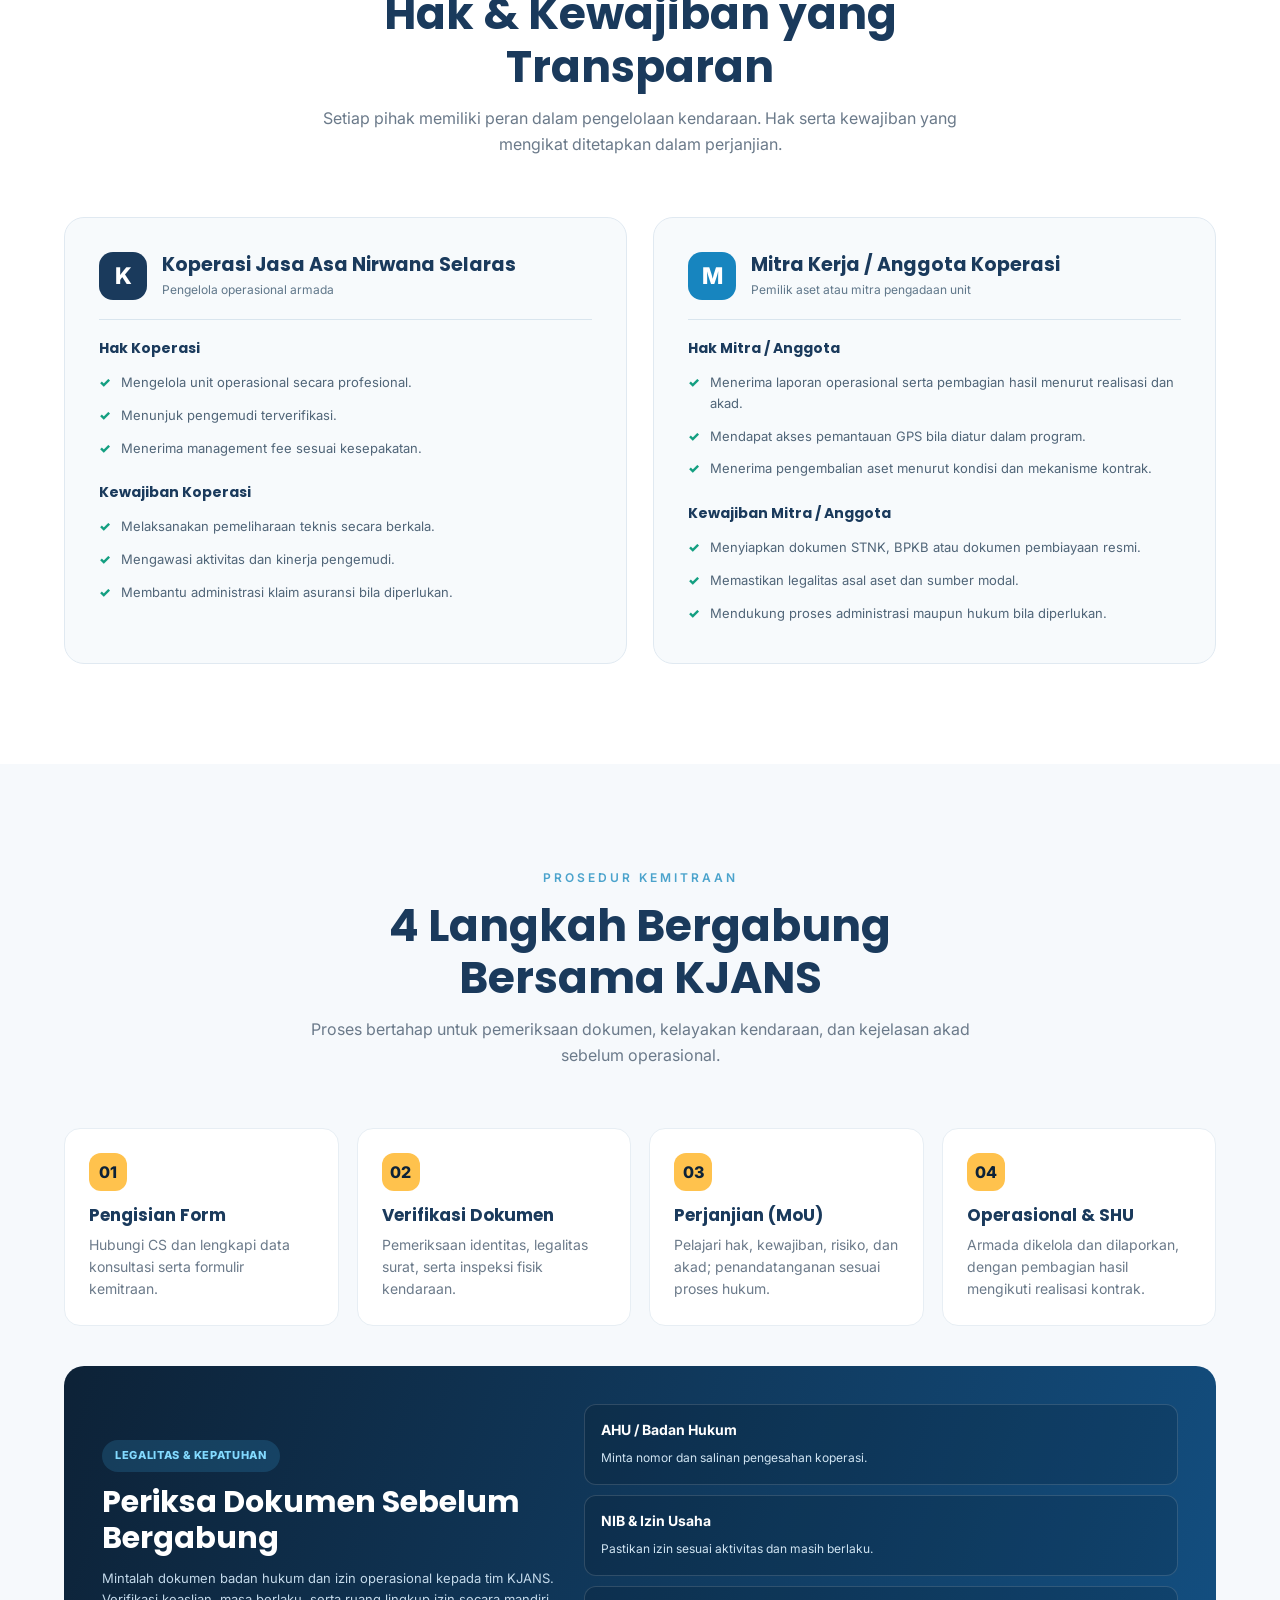
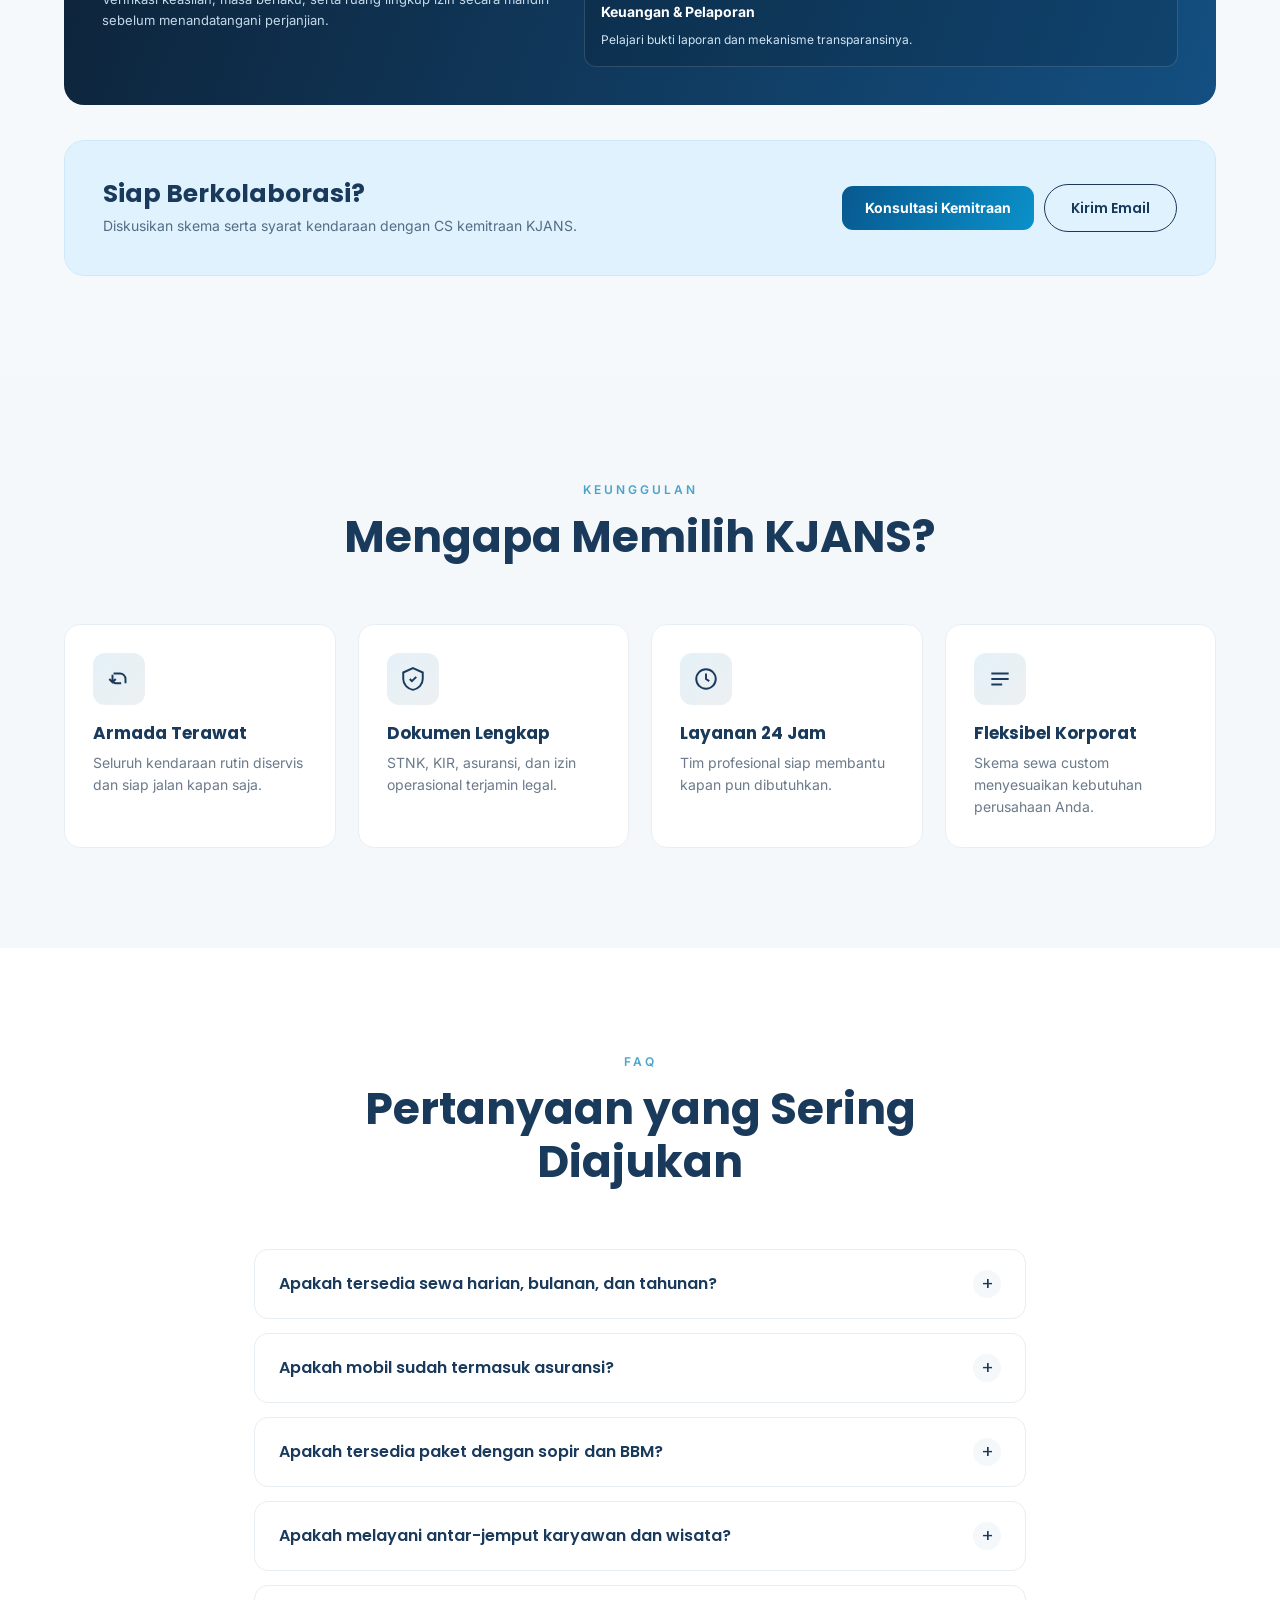
==== commit 5a24f23e: "Refresh social sharing thumbnail for WhatsApp previews" ====
--- a/index.html
+++ b/index.html
@@ -18,8 +18,9 @@
 
   <meta property="og:title" content="Asa Nirwana Selaras | Sewa Mobil Toyota, Daihatsu, Hiace &amp; Elf" />
   <meta property="og:description" content="Sewa mobil 7 seater dan kendaraan rombongan. Pilihan harian, bulanan, tahunan, lepas kunci, dengan sopir, paket BBM, shuttle karyawan, hingga open trip pariwisata." />
-  <meta property="og:image" content="https://asanirwanaselaras.com/images/og-asa-nirwana-selaras.jpg" />
-  <meta property="og:image:secure_url" content="https://asanirwanaselaras.com/images/og-asa-nirwana-selaras.jpg" />
+  <meta property="og:image" content="https://asanirwanaselaras.com/images/og-asa-nirwana-selaras-share-20261109.jpg" />
+  <meta property="og:image:secure_url" content="https://asanirwanaselaras.com/images/og-asa-nirwana-selaras-share-20261109.jpg" />
+  <meta property="og:image:url" content="https://asanirwanaselaras.com/images/og-asa-nirwana-selaras-share-20261109.jpg" />
   <meta property="og:image:type" content="image/jpeg" />
   <meta property="og:image:width" content="1200" />
   <meta property="og:image:height" content="630" />
@@ -33,7 +34,7 @@
   <meta name="twitter:card" content="summary_large_image" />
   <meta name="twitter:title" content="Asa Nirwana Selaras | Sewa Mobil Toyota, Daihatsu, Hiace &amp; Elf" />
   <meta name="twitter:description" content="Jasa rental mobil harian, bulanan, tahunan, lepas kunci, sopir &amp; BBM, antar-jemput karyawan, dan open trip pariwisata." />
-  <meta name="twitter:image" content="https://asanirwanaselaras.com/images/og-asa-nirwana-selaras.jpg" />
+  <meta name="twitter:image" content="https://asanirwanaselaras.com/images/og-asa-nirwana-selaras-share-20261109.jpg" />
   <meta name="twitter:image:alt" content="Sewa Mobil Korporat Jakarta - Koperasi Jasa Asa Nirwana Selaras" />
 
   <link rel="icon" type="image/x-icon" href="/favicon.ico?v=2" />
@@ -57,7 +58,7 @@
         "description": "Penyedia jasa sewa Toyota dan Daihatsu 7 seater serta Hiace / Elf Long di Jakarta. Layanan harian, bulanan, tahunan, lepas kunci, sopir, paket BBM, antar-jemput karyawan, dan open trip pariwisata.",
         "url": "https://asanirwanaselaras.com/",
         "logo": "https://asanirwanaselaras.com/images/karansa-symbol.webp",
-        "image": "https://asanirwanaselaras.com/images/og-asa-nirwana-selaras.jpg",
+        "image": "https://asanirwanaselaras.com/images/og-asa-nirwana-selaras-share-20261109.jpg",
         "telephone": "+62-852-2200-5585",
         "priceRange": "$$",
         "currenciesAccepted": "IDR",
